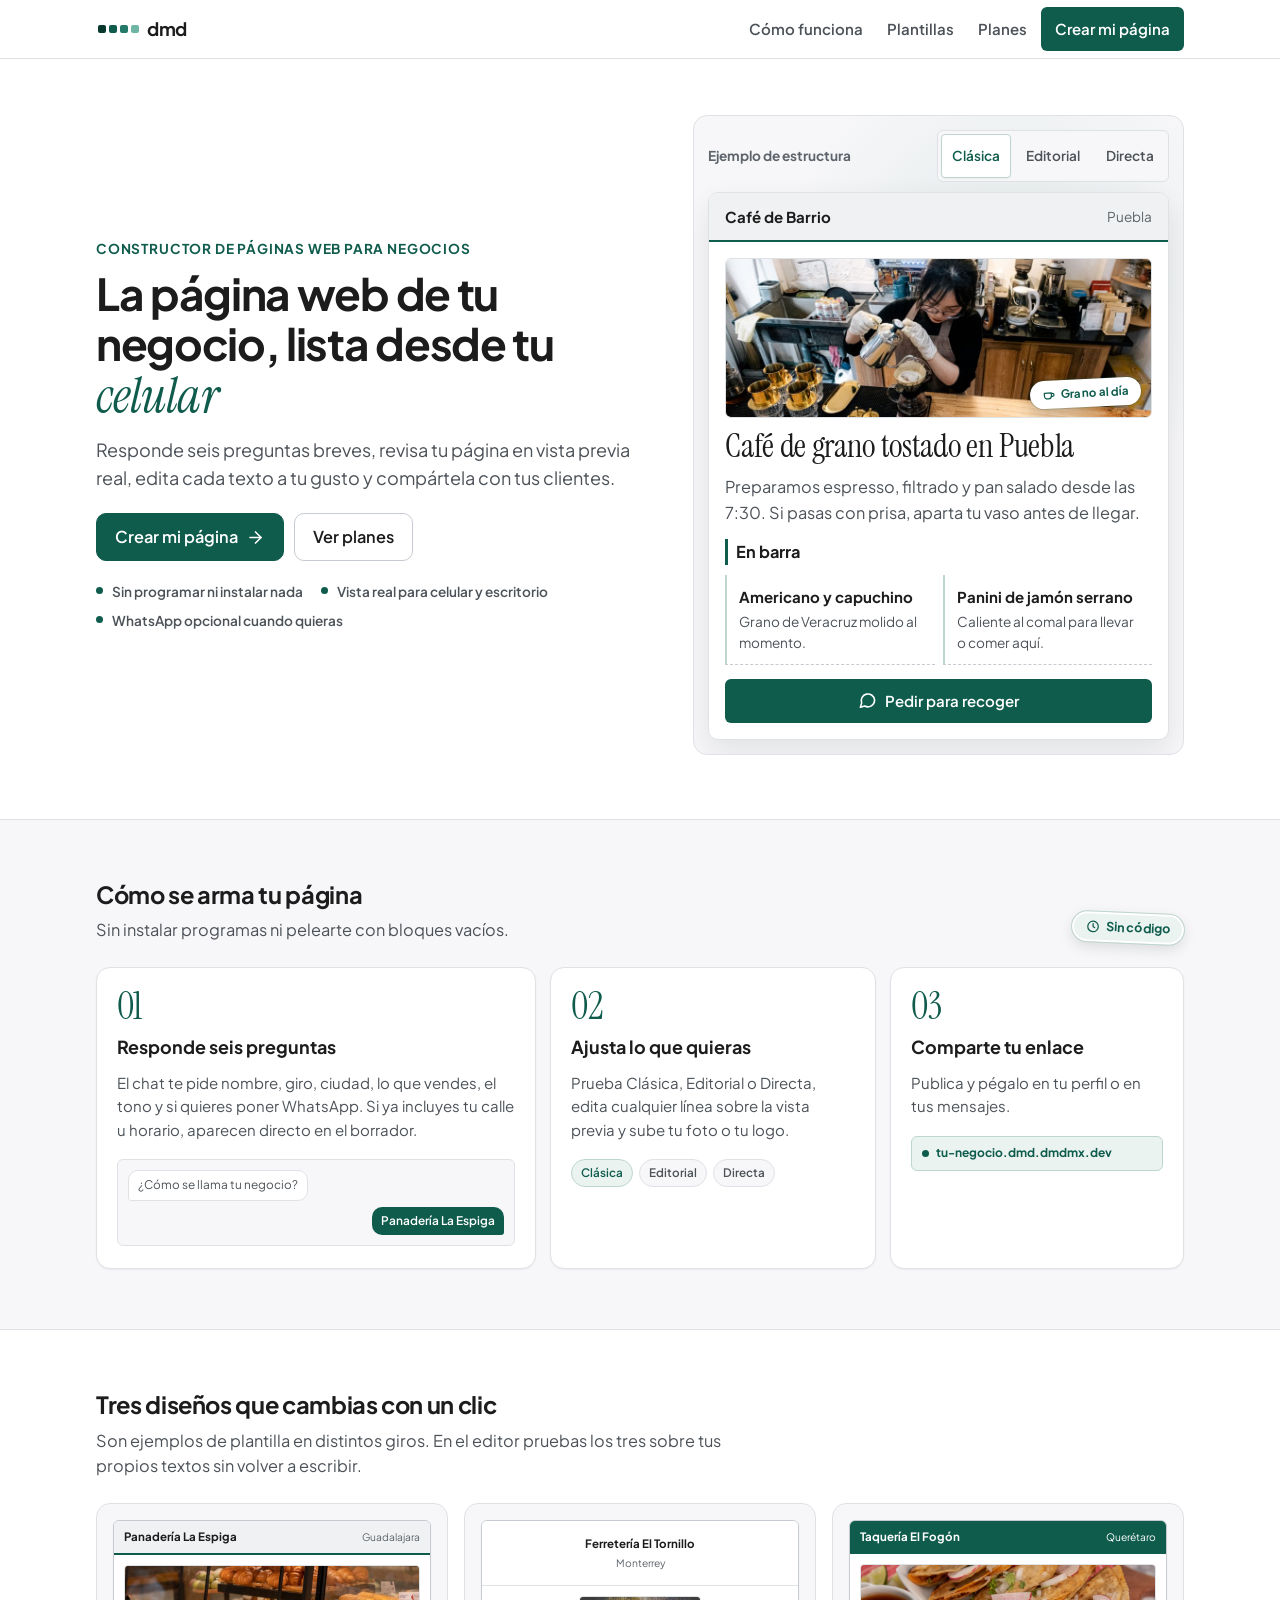
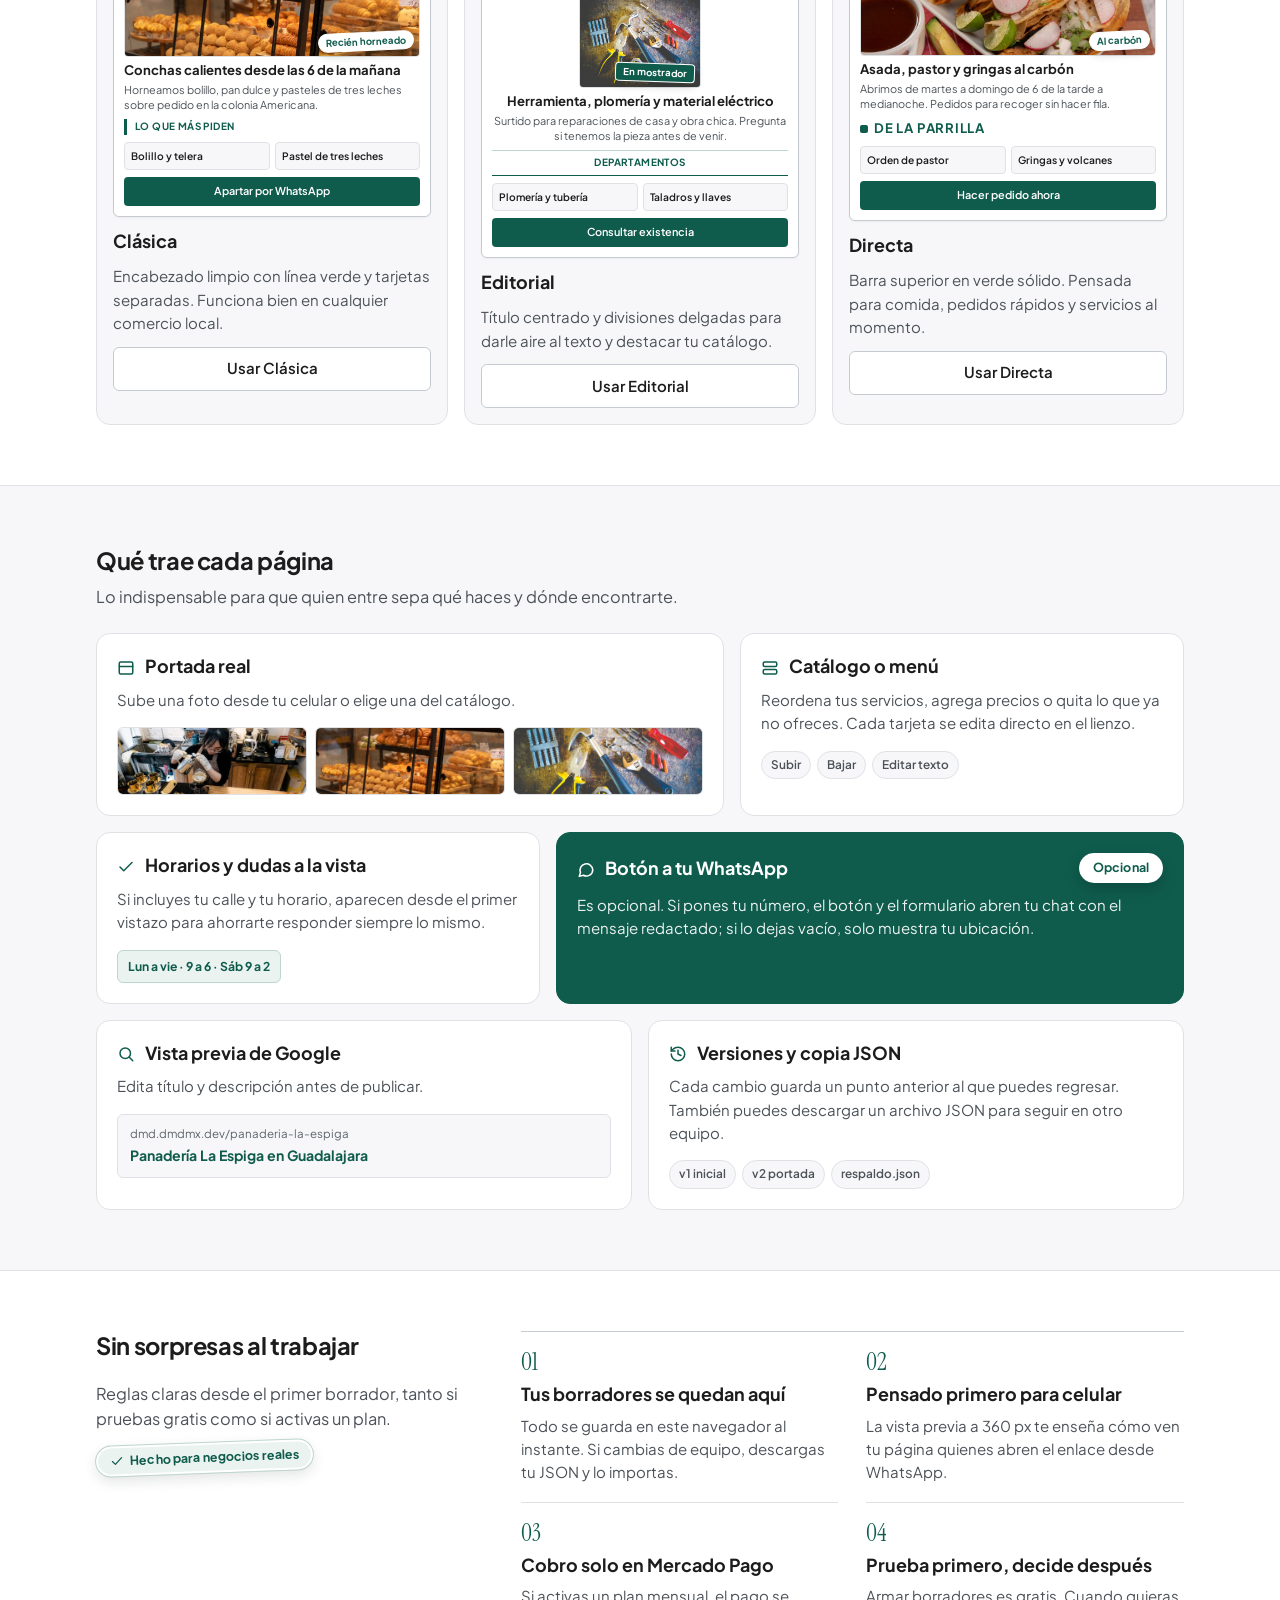
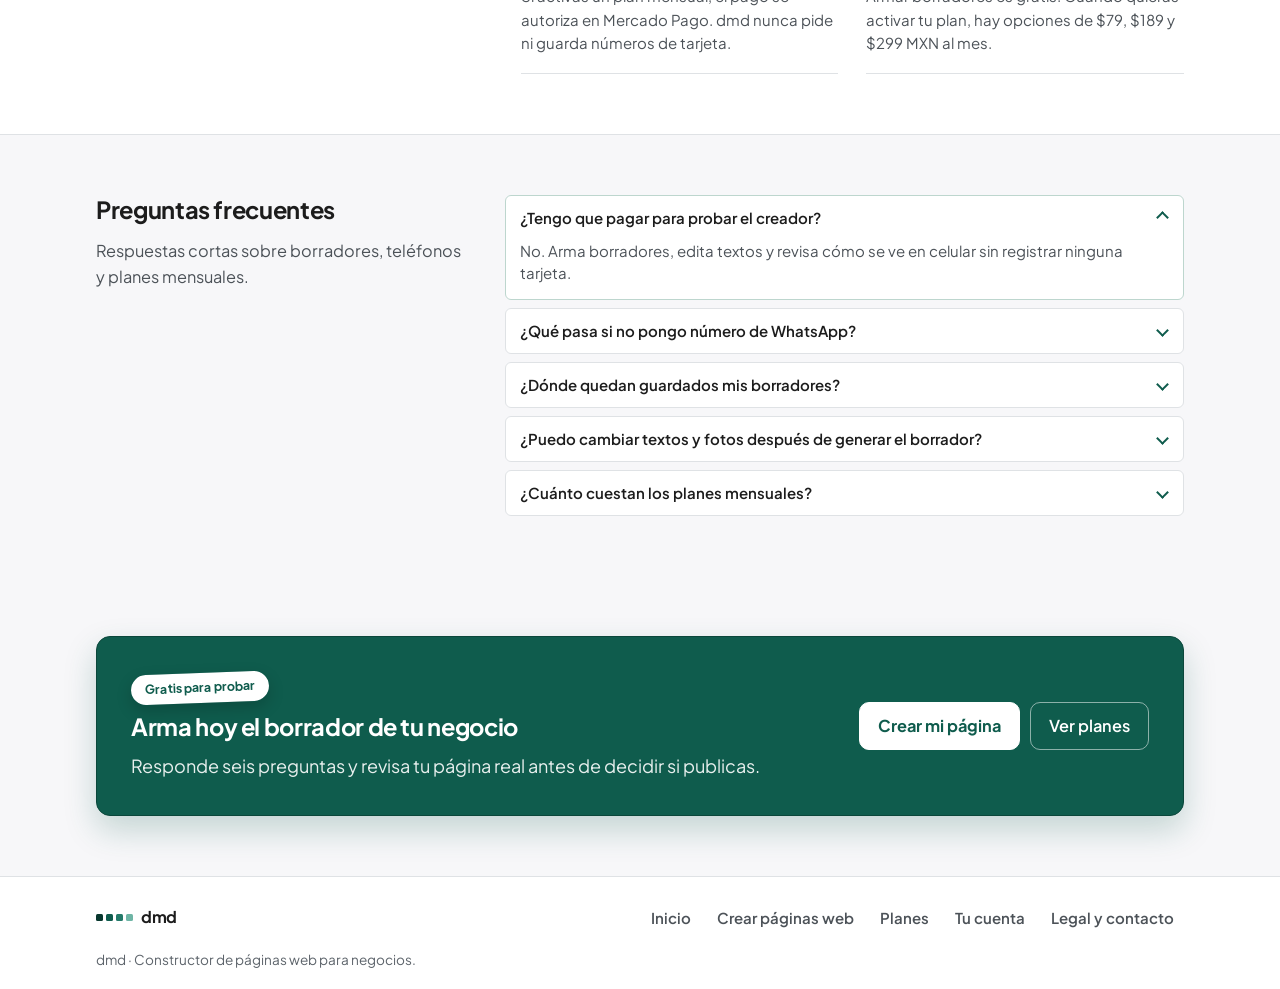
==== index.html @ 01795074 "Elevar diseno editorial en home, Bento asimetrico, stickers troquelados y personalidad visual por gi" ====
<!DOCTYPE html>
<html lang="es-MX">
<head>
  <meta charset="UTF-8">
  <meta name="viewport" content="width=device-width, initial-scale=1">
  <meta name="color-scheme" content="light dark">
  <title>dmd | Constructor de páginas web para negocios</title>
  <meta name="description" content="Crea, edita y publica la página web de tu negocio desde tu celular o computadora. Plantillas limpias, vista previa real y contacto directo a WhatsApp.">
  <link rel="preconnect" href="https://fonts.googleapis.com">
  <link rel="preconnect" href="https://fonts.gstatic.com" crossorigin>
  <link href="https://fonts.googleapis.com/css2?family=Instrument+Serif:ital@0;1&family=Plus+Jakarta+Sans:wght@400;500;600;700;800&display=swap" rel="stylesheet">
  <link rel="stylesheet" href="styles.css">
</head>
<body class="landing-body">
  <a class="skip-link" href="#contenido">Saltar al contenido principal</a>

  <header class="site-header">
    <div class="container container-wide header-inner">
      <a class="brand" href="index.html" aria-label="dmd, ir al inicio">
        <span class="brand-squares" aria-hidden="true">
          <span class="brand-sq brand-sq-1"></span>
          <span class="brand-sq brand-sq-2"></span>
          <span class="brand-sq brand-sq-3"></span>
          <span class="brand-sq brand-sq-4"></span>
        </span>
        <span>dmd</span>
      </a>

      <nav class="site-nav" aria-label="Navegación principal">
        <a class="nav-link nav-link-desktop" href="#como-funciona">Cómo funciona</a>
        <a class="nav-link nav-link-desktop" href="#plantillas">Plantillas</a>
        <a class="nav-link" href="pago.html">Planes</a>
        <a class="nav-link nav-link-cta" href="app.html">Crear mi página</a>
      </nav>
    </div>
  </header>

  <main id="contenido" tabindex="-1">
    <!-- Portada principal -->
    <section class="landing-hero" aria-labelledby="titulo-principal">
      <div class="container container-wide hero-grid">
        <div class="hero-copy">
          <p class="hero-eyebrow">Constructor de páginas web para negocios</p>
          <h1 id="titulo-principal">La página web de tu negocio, lista desde tu <em class="editorial-emphasis">celular</em></h1>
          <p class="lead">
            Responde seis preguntas breves, revisa tu página en vista previa real, edita cada texto a tu gusto y compártela con tus clientes.
          </p>

          <div class="hero-actions hero-actions-row">
            <a id="cta-crear-pagina" class="btn btn-primary btn-sheen" href="app.html">
              <span>Crear mi página</span>
              <svg class="btn-icon btn-icon-arrow" viewBox="0 0 24 24" fill="none" stroke="currentColor" stroke-width="2" stroke-linecap="round" stroke-linejoin="round" aria-hidden="true">
                <path d="M5 12h14"></path>
                <path d="m12 5 7 7-7 7"></path>
              </svg>
            </a>
            <a class="btn btn-secondary" href="pago.html">Ver planes</a>
          </div>

          <ul class="hero-highlights" aria-label="Ventajas principales">
            <li>Sin programar ni instalar nada</li>
            <li>Vista real para celular y escritorio</li>
            <li>WhatsApp opcional cuando quieras</li>
          </ul>
        </div>

        <!-- Ejemplo interactivo de cómo se ve una página creada en dmd -->
        <div id="hero-showcase-stage" class="hero-showcase spotlight-surface" aria-label="Ejemplo interactivo de página web">
          <div class="showcase-bar">
            <span class="showcase-caption">Ejemplo de estructura</span>
            <div class="showcase-tabs" role="tablist" aria-label="Probar plantillas de ejemplo">
              <button type="button" class="showcase-tab is-active" role="tab" aria-selected="true" data-demo-tpl="clasica">Clásica</button>
              <button type="button" class="showcase-tab" role="tab" aria-selected="false" data-demo-tpl="editorial">Editorial</button>
              <button type="button" class="showcase-tab" role="tab" aria-selected="false" data-demo-tpl="directa">Directa</button>
            </div>
          </div>

          <div id="hero-demo-page" class="biz-page biz-template-clasica biz-giro-cafeteria hero-demo-card">
            <div class="biz-topbar">
              <div class="biz-identity">
                <span class="biz-topbar-name" data-demo-field="nombre">Café de Barrio</span>
              </div>
              <span class="biz-topbar-city" data-demo-field="ciudad">Puebla</span>
            </div>
            <div class="biz-body hero-demo-body">
              <div class="biz-section biz-hero">
                <div class="hero-demo-cover">
                  <img
                    class="hero-demo-photo"
                    data-demo-field="foto"
                    src="img/ejemplo-cafeteria.jpg"
                    alt="Preparación de café de filtro en barra de Café de Barrio"
                    width="900"
                    height="600"
                    decoding="async"
                  >
                  <span id="hero-demo-sticker" class="biz-sticker biz-sticker-cafeteria" aria-hidden="true">
                    <svg class="biz-sticker-icon" viewBox="0 0 24 24" width="14" height="14" fill="none" stroke="currentColor" stroke-width="2.1" stroke-linecap="round" stroke-linejoin="round">
                      <path d="M4 9h12v5a5 5 0 0 1-5 5H9a5 5 0 0 1-5-5V9Z"></path>
                      <path d="M16 10h2a2.5 2.5 0 0 1 0 5h-2"></path>
                    </svg>
                    <span data-demo-field="sticker">Grano al día</span>
                  </span>
                </div>
                <p class="biz-title hero-demo-title" data-demo-field="titulo">Café de grano tostado en Puebla</p>
                <p class="biz-intro" data-demo-field="intro">Preparamos espresso, filtrado y pan salado desde las 7:30. Si pasas con prisa, aparta tu vaso antes de llegar.</p>
              </div>
              <div class="biz-section">
                <p class="biz-section-title" data-demo-field="seccion">En barra</p>
                <div class="hero-demo-services">
                  <div class="biz-service-card">
                    <p class="biz-service-title" data-demo-field="s1-titulo">Americano y capuchino</p>
                    <p class="biz-service-desc" data-demo-field="s1-desc">Grano de Veracruz molido al momento.</p>
                  </div>
                  <div class="biz-service-card">
                    <p class="biz-service-title" data-demo-field="s2-titulo">Panini de jamón serrano</p>
                    <p class="biz-service-desc" data-demo-field="s2-desc">Caliente al comal para llevar o comer aquí.</p>
                  </div>
                </div>
              </div>
              <div class="hero-demo-cta-mock" aria-hidden="true">
                <svg class="btn-icon" viewBox="0 0 24 24" fill="none" stroke="currentColor" stroke-width="2" stroke-linecap="round" stroke-linejoin="round">
                  <path d="M21 11.5a8.5 8.5 0 0 1-12.5 7.5L3 20.5l1.6-5.2A8.5 8.5 0 1 1 21 11.5Z"></path>
                </svg>
                <span data-demo-field="cta">Pedir para recoger</span>
              </div>
            </div>
          </div>
        </div>
      </div>
    </section>

    <!-- Cómo funciona -->
    <section id="como-funciona" class="landing-section" aria-labelledby="titulo-pasos">
      <div class="container container-wide">
        <div class="section-head section-head-with-sticker">
          <div>
            <h2 id="titulo-pasos">Cómo se arma tu página</h2>
            <p class="section-sub">Sin instalar programas ni pelearte con bloques vacíos.</p>
          </div>
          <span class="dmd-sticker dmd-sticker-tilt-right" aria-hidden="true">
            <svg viewBox="0 0 24 24" width="14" height="14" fill="none" stroke="currentColor" stroke-width="2.1" stroke-linecap="round" stroke-linejoin="round">
              <circle cx="12" cy="12" r="9"></circle>
              <path d="M12 7v5l3 2"></path>
            </svg>
            <span>Sin código</span>
          </span>
        </div>

        <ol class="steps-grid steps-editorial">
          <li class="step-card step-card-featured">
            <span class="step-numeral" aria-hidden="true">01</span>
            <h3>Responde seis preguntas</h3>
            <p>El chat te pide nombre, giro, ciudad, lo que vendes, el tono y si quieres poner WhatsApp. Si ya incluyes tu calle u horario, aparecen directo en el borrador.</p>
            <div class="step-mini-ui" aria-hidden="true">
              <span class="mini-bubble-q">¿Cómo se llama tu negocio?</span>
              <span class="mini-bubble-a">Panadería La Espiga</span>
            </div>
          </li>

          <li class="step-card">
            <span class="step-numeral" aria-hidden="true">02</span>
            <h3>Ajusta lo que quieras</h3>
            <p>Prueba Clásica, Editorial o Directa, edita cualquier línea sobre la vista previa y sube tu foto o tu logo.</p>
            <div class="step-mini-pills" aria-hidden="true">
              <span class="is-on">Clásica</span>
              <span>Editorial</span>
              <span>Directa</span>
            </div>
          </li>

          <li class="step-card">
            <span class="step-numeral" aria-hidden="true">03</span>
            <h3>Comparte tu enlace</h3>
            <p>Publica y pégalo en tu perfil o en tus mensajes.</p>
            <div class="step-mini-url" aria-hidden="true">
              <span class="mini-url-dot"></span>
              <span>tu-negocio.dmd.dmdmx.dev</span>
            </div>
          </li>
        </ol>
      </div>
    </section>

    <!-- Tres plantillas con giros distintos (ejemplos de plantilla) -->
    <section id="plantillas" class="landing-section landing-section-alt" aria-labelledby="titulo-plantillas">
      <div class="container container-wide">
        <div class="section-head">
          <h2 id="titulo-plantillas">Tres diseños que cambias con un clic</h2>
          <p class="section-sub">Son ejemplos de plantilla en distintos giros. En el editor pruebas los tres sobre tus propios textos sin volver a escribir.</p>
        </div>

        <div class="home-templates-grid">
          <article class="home-tpl-card">
            <div class="tpl-real-preview biz-page biz-template-clasica biz-giro-panaderia" aria-label="Ejemplo de plantilla Clásica con giro de panadería">
              <div class="tpl-mini-topbar biz-topbar">
                <span class="tpl-mini-brand biz-topbar-name">Panadería La Espiga</span>
                <span class="tpl-mini-city biz-topbar-city">Guadalajara</span>
              </div>
              <div class="tpl-mini-body">
                <div class="tpl-mini-hero biz-hero">
                  <div class="tpl-mini-photo-wrap">
                    <img class="tpl-mini-photo" src="img/ejemplo-panaderia.jpg" alt="Vitrina con pan dulce y croissants de ejemplo para plantilla Clásica" loading="lazy" width="900" height="600">
                    <span class="tpl-mini-sticker" aria-hidden="true">Recién horneado</span>
                  </div>
                  <p class="tpl-mini-title">Conchas calientes desde las 6 de la mañana</p>
                  <p class="tpl-mini-desc">Horneamos bolillo, pan dulce y pasteles de tres leches sobre pedido en la colonia Americana.</p>
                </div>
                <p class="tpl-mini-sec-title biz-section-title">Lo que más piden</p>
                <div class="tpl-mini-grid">
                  <div class="tpl-mini-card">Bolillo y telera</div>
                  <div class="tpl-mini-card">Pastel de tres leches</div>
                </div>
                <div class="tpl-mini-cta">Apartar por WhatsApp</div>
              </div>
            </div>
            <h3>Clásica</h3>
            <p>Encabezado limpio con línea verde y tarjetas separadas. Funciona bien en cualquier comercio local.</p>
            <a class="btn btn-secondary btn-sm btn-full" href="app.html?plantilla=clasica">Usar Clásica</a>
          </article>

          <article class="home-tpl-card">
            <div class="tpl-real-preview biz-page biz-template-editorial biz-giro-ferreteria" aria-label="Ejemplo de plantilla Editorial con giro de ferretería">
              <div class="tpl-mini-topbar biz-topbar">
                <span class="tpl-mini-brand biz-topbar-name">Ferretería El Tornillo</span>
                <span class="tpl-mini-city biz-topbar-city">Monterrey</span>
              </div>
              <div class="tpl-mini-body">
                <div class="tpl-mini-hero biz-hero">
                  <div class="tpl-mini-photo-wrap">
                    <img class="tpl-mini-photo" src="img/ejemplo-ferreteria.jpg" alt="Herramientas manuales de ejemplo para plantilla Editorial" loading="lazy" width="900" height="675">
                    <span class="tpl-mini-sticker tpl-mini-sticker-alt" aria-hidden="true">En mostrador</span>
                  </div>
                  <p class="tpl-mini-title">Herramienta, plomería y material eléctrico</p>
                  <p class="tpl-mini-desc">Surtido para reparaciones de casa y obra chica. Pregunta si tenemos la pieza antes de venir.</p>
                </div>
                <p class="tpl-mini-sec-title biz-section-title">Departamentos</p>
                <div class="tpl-mini-grid">
                  <div class="tpl-mini-card">Plomería y tubería</div>
                  <div class="tpl-mini-card">Taladros y llaves</div>
                </div>
                <div class="tpl-mini-cta">Consultar existencia</div>
              </div>
            </div>
            <h3>Editorial</h3>
            <p>Título centrado y divisiones delgadas para darle aire al texto y destacar tu catálogo.</p>
            <a class="btn btn-secondary btn-sm btn-full" href="app.html?plantilla=editorial">Usar Editorial</a>
          </article>

          <article class="home-tpl-card">
            <div class="tpl-real-preview biz-page biz-template-directa biz-giro-taqueria" aria-label="Ejemplo de plantilla Directa con giro de taquería">
              <div class="tpl-mini-topbar biz-topbar">
                <span class="tpl-mini-brand biz-topbar-name">Taquería El Fogón</span>
                <span class="tpl-mini-city biz-topbar-city">Querétaro</span>
              </div>
              <div class="tpl-mini-body">
                <div class="tpl-mini-hero biz-hero">
                  <div class="tpl-mini-photo-wrap">
                    <img class="tpl-mini-photo" src="img/ejemplo-taqueria.jpg" alt="Tacos tradicionales con rábanos y salsa de ejemplo para plantilla Directa" loading="lazy" width="900" height="601">
                    <span class="tpl-mini-sticker" aria-hidden="true">Al carbón</span>
                  </div>
                  <p class="tpl-mini-title">Asada, pastor y gringas al carbón</p>
                  <p class="tpl-mini-desc">Abrimos de martes a domingo de 6 de la tarde a medianoche. Pedidos para recoger sin hacer fila.</p>
                </div>
                <p class="tpl-mini-sec-title biz-section-title">De la parrilla</p>
                <div class="tpl-mini-grid">
                  <div class="tpl-mini-card">Orden de pastor</div>
                  <div class="tpl-mini-card">Gringas y volcanes</div>
                </div>
                <div class="tpl-mini-cta">Hacer pedido ahora</div>
              </div>
            </div>
            <h3>Directa</h3>
            <p>Barra superior en verde sólido. Pensada para comida, pedidos rápidos y servicios al momento.</p>
            <a class="btn btn-secondary btn-sm btn-full" href="app.html?plantilla=directa">Usar Directa</a>
          </article>
        </div>
      </div>
    </section>

    <!-- Qué incluye (Bento asimétrico) -->
    <section class="landing-section" aria-labelledby="titulo-incluye">
      <div class="container container-wide">
        <div class="section-head">
          <h2 id="titulo-incluye">Qué trae cada página</h2>
          <p class="section-sub">Lo indispensable para que quien entre sepa qué haces y dónde encontrarte.</p>
        </div>

        <ul class="features-grid bento-grid">
          <li class="feature-card bento-span-7">
            <div class="bento-head">
              <svg class="includes-icon" viewBox="0 0 24 24" fill="none" stroke="currentColor" stroke-width="2" stroke-linecap="round" stroke-linejoin="round" aria-hidden="true">
                <rect x="3" y="4" width="18" height="16" rx="2"></rect>
                <path d="M3 10h18"></path>
              </svg>
              <h3>Portada real</h3>
            </div>
            <p>Sube una foto desde tu celular o elige una del catálogo.</p>
            <div class="bento-photo-strip" aria-hidden="true">
              <img src="img/ejemplo-cafeteria.jpg" alt="" loading="lazy" width="220" height="140">
              <img src="img/ejemplo-panaderia.jpg" alt="" loading="lazy" width="220" height="140">
              <img src="img/ejemplo-ferreteria.jpg" alt="" loading="lazy" width="220" height="140">
            </div>
          </li>

          <li class="feature-card bento-span-5">
            <div class="bento-head">
              <svg class="includes-icon" viewBox="0 0 24 24" fill="none" stroke="currentColor" stroke-width="2" stroke-linecap="round" stroke-linejoin="round" aria-hidden="true">
                <rect x="3" y="4" width="18" height="6" rx="2"></rect>
                <rect x="3" y="14" width="18" height="6" rx="2"></rect>
              </svg>
              <h3>Catálogo o menú</h3>
            </div>
            <p>Reordena tus servicios, agrega precios o quita lo que ya no ofreces. Cada tarjeta se edita directo en el lienzo.</p>
            <div class="bento-chip-row" aria-hidden="true">
              <span>Subir</span>
              <span>Bajar</span>
              <span>Editar texto</span>
            </div>
          </li>

          <li class="feature-card bento-span-5">
            <div class="bento-head">
              <svg class="includes-icon" viewBox="0 0 24 24" fill="none" stroke="currentColor" stroke-width="2" stroke-linecap="round" stroke-linejoin="round" aria-hidden="true">
                <path d="M20 6 9 17l-5-5"></path>
              </svg>
              <h3>Horarios y dudas a la vista</h3>
            </div>
            <p>Si incluyes tu calle y tu horario, aparecen desde el primer vistazo para ahorrarte responder siempre lo mismo.</p>
            <div class="bento-hours-pill" aria-hidden="true">Lun a vie · 9 a 6 · Sáb 9 a 2</div>
          </li>

          <li class="feature-card bento-span-7 bento-card-accent">
            <div class="bento-head-split">
              <div class="bento-head">
                <svg class="includes-icon" viewBox="0 0 24 24" fill="none" stroke="currentColor" stroke-width="2" stroke-linecap="round" stroke-linejoin="round" aria-hidden="true">
                  <path d="M21 11.5a8.5 8.5 0 0 1-12.5 7.5L3 20.5l1.6-5.2A8.5 8.5 0 1 1 21 11.5Z"></path>
                </svg>
                <h3>Botón a tu WhatsApp</h3>
              </div>
              <span class="dmd-sticker dmd-sticker-light" aria-hidden="true">Opcional</span>
            </div>
            <p>Es opcional. Si pones tu número, el botón y el formulario abren tu chat con el mensaje redactado; si lo dejas vacío, solo muestra tu ubicación.</p>
          </li>

          <li class="feature-card bento-span-6">
            <div class="bento-head">
              <svg class="includes-icon" viewBox="0 0 24 24" fill="none" stroke="currentColor" stroke-width="2" stroke-linecap="round" stroke-linejoin="round" aria-hidden="true">
                <circle cx="11" cy="11" r="7"></circle>
                <path d="m21 21-4.3-4.3"></path>
              </svg>
              <h3>Vista previa de Google</h3>
            </div>
            <p>Edita título y descripción antes de publicar.</p>
            <div class="bento-seo-mock" aria-hidden="true">
              <span class="bento-seo-url">dmd.dmdmx.dev/panaderia-la-espiga</span>
              <span class="bento-seo-title">Panadería La Espiga en Guadalajara</span>
            </div>
          </li>

          <li class="feature-card bento-span-6">
            <div class="bento-head">
              <svg class="includes-icon" viewBox="0 0 24 24" fill="none" stroke="currentColor" stroke-width="2" stroke-linecap="round" stroke-linejoin="round" aria-hidden="true">
                <path d="M3 12a9 9 0 1 0 9-9 9.75 9.75 0 0 0-6.74 2.74L3 8"></path>
                <path d="M3 3v5h5"></path>
                <path d="M12 7v5l4 2"></path>
              </svg>
              <h3>Versiones y copia JSON</h3>
            </div>
            <p>Cada cambio guarda un punto anterior al que puedes regresar. También puedes descargar un archivo JSON para seguir en otro equipo.</p>
            <div class="bento-chip-row" aria-hidden="true">
              <span>v1 inicial</span>
              <span>v2 portada</span>
              <span>respaldo.json</span>
            </div>
          </li>
        </ul>
      </div>
    </section>

    <!-- Elementos de confianza (editorial 2 columnas) -->
    <section class="landing-section landing-section-alt" aria-labelledby="titulo-confianza">
      <div class="container container-wide trust-editorial-layout">
        <div class="trust-intro-col">
          <h2 id="titulo-confianza">Sin sorpresas al trabajar</h2>
          <p class="section-sub">Reglas claras desde el primer borrador, tanto si pruebas gratis como si activas un plan.</p>
          <span class="dmd-sticker dmd-sticker-tilt-left" aria-hidden="true">
            <svg viewBox="0 0 24 24" width="14" height="14" fill="none" stroke="currentColor" stroke-width="2.1" stroke-linecap="round" stroke-linejoin="round">
              <path d="M20 6 9 17l-5-5"></path>
            </svg>
            <span>Hecho para negocios reales</span>
          </span>
        </div>

        <div class="trust-grid trust-ruled-grid">
          <div class="trust-card trust-ruled-item">
            <span class="trust-index" aria-hidden="true">01</span>
            <h3>Tus borradores se quedan aquí</h3>
            <p>Todo se guarda en este navegador al instante. Si cambias de equipo, descargas tu JSON y lo importas.</p>
          </div>

          <div class="trust-card trust-ruled-item">
            <span class="trust-index" aria-hidden="true">02</span>
            <h3>Pensado primero para celular</h3>
            <p>La vista previa a 360 px te enseña cómo ven tu página quienes abren el enlace desde WhatsApp.</p>
          </div>

          <div class="trust-card trust-ruled-item">
            <span class="trust-index" aria-hidden="true">03</span>
            <h3>Cobro solo en Mercado Pago</h3>
            <p>Si activas un plan mensual, el pago se autoriza en Mercado Pago. dmd nunca pide ni guarda números de tarjeta.</p>
          </div>

          <div class="trust-card trust-ruled-item">
            <span class="trust-index" aria-hidden="true">04</span>
            <h3>Prueba primero, decide después</h3>
            <p>Armar borradores es gratis. Cuando quieras activar tu plan, hay opciones de $79, $189 y $299 MXN al mes.</p>
          </div>
        </div>
      </div>
    </section>

    <!-- Preguntas frecuentes (editorial dividido) -->
    <section id="preguntas" class="landing-section" aria-labelledby="titulo-faq-home">
      <div class="container container-wide faq-split-layout">
        <div class="faq-head-col">
          <h2 id="titulo-faq-home">Preguntas frecuentes</h2>
          <p class="section-sub">Respuestas cortas sobre borradores, teléfonos y planes mensuales.</p>
        </div>

        <div class="faq-list home-faq-list">
          <details class="faq-item" open>
            <summary class="faq-question">¿Tengo que pagar para probar el creador?</summary>
            <p class="faq-answer">No. Arma borradores, edita textos y revisa cómo se ve en celular sin registrar ninguna tarjeta.</p>
          </details>

          <details class="faq-item">
            <summary class="faq-question">¿Qué pasa si no pongo número de WhatsApp?</summary>
            <p class="faq-answer">Tu página funciona igual y muestra la ubicación u horario de tu negocio en lugar del botón. Tampoco agrega invitaciones falsas a escribirte. Si después decides sumar tu número en Diseño, el botón aparece solo.</p>
          </details>

          <details class="faq-item">
            <summary class="faq-question">¿Dónde quedan guardados mis borradores?</summary>
            <p class="faq-answer">En el navegador donde estás trabajando. Para pasarlos a otro teléfono o computadora, descarga tu archivo JSON desde el menú lateral y cárgalo allá.</p>
          </details>

          <details class="faq-item">
            <summary class="faq-question">¿Puedo cambiar textos y fotos después de generar el borrador?</summary>
            <p class="faq-answer">Sí, tocas cualquier título, tarjeta o foto en Editar y lo cambias directo sobre la página.</p>
          </details>

          <details class="faq-item">
            <summary class="faq-question">¿Cuánto cuestan los planes mensuales?</summary>
            <p class="faq-answer">Básico cuesta $79 MXN, Emprendedor $189 MXN y Negocio $299 MXN al mes por Mercado Pago. <a href="pago.html">Ver los 3 planes</a>.</p>
          </details>
        </div>
      </div>
    </section>

    <!-- Cierre / CTA final -->
    <section class="landing-section" aria-labelledby="titulo-cta-final">
      <div class="container container-wide">
        <div class="final-cta-card final-cta-accent">
          <div class="final-cta-copy">
            <span class="dmd-sticker dmd-sticker-light dmd-sticker-tilt-left" aria-hidden="true">Gratis para probar</span>
            <h2 id="titulo-cta-final">Arma hoy el borrador de tu negocio</h2>
            <p class="lead">Responde seis preguntas y revisa tu página real antes de decidir si publicas.</p>
          </div>
          <div class="final-cta-actions">
            <a class="btn btn-on-accent" href="app.html">Crear mi página</a>
            <a class="btn btn-outline-on-accent" href="pago.html">Ver planes</a>
          </div>
        </div>
      </div>
    </section>
  </main>

  <footer class="site-footer">
    <div class="container container-wide footer-inner">
      <div class="footer-top">
        <a class="footer-brand" href="index.html" aria-label="dmd, ir al inicio">
          <span class="brand-squares brand-squares-sm" aria-hidden="true">
            <span class="brand-sq brand-sq-1"></span>
            <span class="brand-sq brand-sq-2"></span>
            <span class="brand-sq brand-sq-3"></span>
            <span class="brand-sq brand-sq-4"></span>
          </span>
          <span>dmd</span>
        </a>
        <nav class="footer-nav" aria-label="Navegación del pie de página">
          <a class="footer-link" href="index.html">Inicio</a>
          <a class="footer-link" href="app.html">Crear páginas web</a>
          <a class="footer-link" href="pago.html">Planes</a>
          <a class="footer-link" href="login.html">Tu cuenta</a>
          <a class="footer-link" href="legal.html">Legal y contacto</a>
        </nav>
      </div>
      <p class="footer-note">dmd · Constructor de páginas web para negocios.</p>
    </div>
  </footer>

  <script src="app.js"></script>
</body>
</html>
---- styles.css ----
/* ==========================================================================
   dmd - Hoja de estilos mobile-first (360-390 px primero)
   Paleta sobria: verde profesional único (#0f5c4d), blanco, grises y tinta oscura.
   Los 4 colores de la marca solo se usan dentro de los 4 cuadrados del logo.
   ========================================================================== */

:root {
  color-scheme: light dark;

  /* Superficies claras y neutros */
  --bg: #f7f7f9;
  --surface: #ffffff;
  --surface-subtle: #eff1f2;
  --ink: #1c1c1c;
  --ink-secondary: #4c5258;
  --ink-muted: #5d646b;
  --border: #dfe2e5;
  --border-strong: #c5cbd0;

  /* Color principal único: verde profundo y sobrio (7.9:1 con blanco) */
  --accent: #0f5c4d;
  --accent-ink: #0f5c4d;
  --accent-ink-hover: #0b473b;
  --accent-hover: #0b473b;
  --accent-active: #08372e;
  --accent-soft: #eaf3f0;
  --accent-border: #bdd6ce;
  --on-accent: #ffffff;

  /* Error de formulario discreto y legible */
  --error-ink: #8f1d1d;
  --error-bg: #fcf4f4;
  --error-border: #e5c3c3;

  /* Tipografía editorial y moderna con respaldo del sistema */
  --font-sans: "Plus Jakarta Sans", system-ui, -apple-system, BlinkMacSystemFont, "Segoe UI", Roboto,
    "Helvetica Neue", Arial, sans-serif;
  --font-editorial: "Instrument Serif", Georgia, "Times New Roman", serif;

  /* Escala fluida con clamp() */
  --text-xs: clamp(0.8rem, 0.78rem + 0.15vw, 0.85rem);
  --text-sm: clamp(0.875rem, 0.85rem + 0.2vw, 0.9375rem);
  --text-base: clamp(0.96rem, 0.93rem + 0.25vw, 1.02rem);
  --text-lg: clamp(1.04rem, 1rem + 0.3vw, 1.13rem);
  --text-h3: clamp(1.02rem, 0.98rem + 0.3vw, 1.12rem);
  --text-h2: clamp(1.24rem, 1.12rem + 0.75vw, 1.48rem);
  --text-h1: clamp(1.62rem, 1.32rem + 1.7vw, 2.1rem);

  /* Medidas y radios discretos */
  --radius-sm: 6px;
  --radius-md: 10px;
  --radius-lg: 14px;
  --container-max: 33rem;
  --touch-min: 44px;
}

@media (prefers-color-scheme: dark) {
  :root {
    --bg: #111315;
    --surface: #181b1e;
    --surface-subtle: #202428;
    --ink: #f1f3f5;
    --ink-secondary: #c2c8ce;
    --ink-muted: #98a1aa;
    --border: #2c3137;
    --border-strong: #3e454e;

    --accent: #0f5c4d;
    --accent-ink: #5bc7ae;
    --accent-ink-hover: #83dec8;
    --accent-hover: #147563;
    --accent-active: #0c4b3f;
    --accent-soft: #132a25;
    --accent-border: #255a4e;
    --on-accent: #ffffff;

    --error-ink: #f5a3a3;
    --error-bg: #2a1818;
    --error-border: #663333;
  }

  .select {
    background-image: url("data:image/svg+xml,%3Csvg xmlns='http://www.w3.org/2000/svg' width='18' height='18' viewBox='0 0 24 24' fill='none' stroke='%23f1f3f5' stroke-width='2' stroke-linecap='round' stroke-linejoin='round'%3E%3Cpath d='m6 9 6 6 6-6'/%3E%3C/svg%3E");
  }

  .input:focus,
  .select:focus,
  .textarea:focus {
    border-color: var(--accent-ink);
    box-shadow: 0 0 0 3px rgba(91, 199, 174, 0.22);
  }
}

/* Reinicio básico */
*,
*::before,
*::after {
  box-sizing: border-box;
}

[hidden] {
  display: none !important;
}

html {
  -webkit-text-size-adjust: 100%;
  scroll-behavior: smooth;
}

@media (prefers-reduced-motion: reduce) {
  html {
    scroll-behavior: auto;
  }

  *,
  *::before,
  *::after {
    animation-duration: 0.01ms !important;
    animation-iteration-count: 1 !important;
    transition-duration: 0.01ms !important;
  }
}

body {
  margin: 0;
  min-height: 100vh;
  display: flex;
  flex-direction: column;
  font-family: var(--font-sans);
  font-size: var(--text-base);
  line-height: 1.56;
  color: var(--ink);
  background-color: var(--bg);
  -webkit-font-smoothing: antialiased;
  overflow-x: clip;
}

img,
svg {
  display: block;
  max-width: 100%;
}

button,
input,
select,
textarea {
  font: inherit;
  color: inherit;
}

a {
  color: var(--accent-ink);
  text-underline-offset: 3px;
}

a:hover {
  color: var(--accent-ink-hover);
}

/* Foco visible en verde principal */
:focus-visible {
  outline: 3px solid var(--accent-ink);
  outline-offset: 2px;
}

/* Enlace para saltar al contenido principal */
.skip-link {
  position: absolute;
  top: -100px;
  left: 16px;
  z-index: 100;
  display: inline-flex;
  align-items: center;
  min-height: var(--touch-min);
  padding: 0 16px;
  border-radius: var(--radius-sm);
  background-color: var(--accent);
  color: var(--on-accent);
  font-weight: 600;
  text-decoration: none;
}

.skip-link:focus {
  top: 12px;
}

.sr-only {
  position: absolute;
  width: 1px;
  height: 1px;
  padding: 0;
  margin: -1px;
  overflow: hidden;
  clip: rect(0, 0, 0, 0);
  white-space: nowrap;
  border: 0;
}

.container {
  width: 100%;
  max-width: var(--container-max);
  margin-inline: auto;
  padding-inline: 16px;
}

/* ==========================================================================
   Marca de 4 cuadrados en tonos de verde profundo (#0f5c4d)
   ========================================================================== */
.brand-squares {
  display: inline-flex;
  align-items: center;
  gap: 3px;
  flex-shrink: 0;
}

.brand-sq {
  display: inline-block;
  width: 8px;
  height: 8px;
  border-radius: 2px;
}

.brand-sq-1 {
  background-color: #08372e;
}

.brand-sq-2 {
  background-color: #0f5c4d;
}

.brand-sq-3 {
  background-color: #247a69;
}

.brand-sq-4 {
  background-color: #6eb5a5;
}

.brand-squares-sm .brand-sq {
  width: 7px;
  height: 7px;
  border-radius: 1.5px;
}

/* ==========================================================================
   Encabezado y navegación (solo 2 páginas)
   ========================================================================== */
.site-header {
  position: sticky;
  top: 0;
  z-index: 30;
  background-color: var(--surface);
  border-bottom: 1px solid var(--border);
}

.header-inner {
  display: flex;
  align-items: center;
  justify-content: space-between;
  gap: 8px;
  min-height: 58px;
  padding-block: 7px;
}

.brand {
  display: inline-flex;
  align-items: center;
  gap: 8px;
  min-height: var(--touch-min);
  min-width: var(--touch-min);
  padding: 4px 6px 4px 2px;
  color: var(--ink);
  text-decoration: none;
  font-weight: 700;
  font-size: 1.14rem;
  letter-spacing: -0.025em;
  flex-shrink: 0;
}

.brand:hover {
  color: var(--accent);
}

.site-nav {
  display: flex;
  align-items: center;
  gap: 4px;
  flex-shrink: 1;
  min-width: 0;
}

.nav-link {
  display: inline-flex;
  align-items: center;
  justify-content: center;
  min-height: var(--touch-min);
  min-width: var(--touch-min);
  padding: 8px 10px;
  border-radius: var(--radius-sm);
  color: var(--ink-secondary);
  text-decoration: none;
  font-size: var(--text-sm);
  font-weight: 600;
  white-space: nowrap;
  transition: background-color 140ms ease, color 140ms ease;
}

.nav-link:hover {
  background-color: var(--surface-subtle);
  color: var(--ink);
}

.nav-link[aria-current="page"] {
  background-color: var(--accent-soft);
  color: var(--accent);
}

/* ==========================================================================
   Estructura y tipografía editorial sobria
   ========================================================================== */
main {
  flex: 1 0 auto;
  padding-block: 28px 52px;
}

.section {
  margin-top: 38px;
  scroll-margin-top: 74px;
}

#form-borrador,
#contenido {
  scroll-margin-top: 74px;
}

h1,
h2,
h3,
h4 {
  margin: 0;
  color: var(--ink);
  font-weight: 700;
  overflow-wrap: break-word;
}

h1 {
  font-size: var(--text-h1);
  line-height: 1.16;
  letter-spacing: -0.025em;
}

h2 {
  font-size: var(--text-h2);
  line-height: 1.25;
  letter-spacing: -0.015em;
}

h3 {
  font-size: var(--text-h3);
  line-height: 1.32;
}

p {
  margin: 0;
  overflow-wrap: break-word;
}

.lead {
  margin-top: 12px;
  font-size: var(--text-lg);
  line-height: 1.52;
  color: var(--ink-secondary);
}

/* ==========================================================================
   Portada limpia (Home)
   ========================================================================== */
.hero {
  padding-bottom: 28px;
  border-bottom: 1px solid var(--border);
}

.hero-actions {
  margin-top: 22px;
  display: flex;
  flex-direction: column;
  gap: 10px;
}

.hero-footnote {
  font-size: var(--text-xs);
  color: var(--ink-muted);
}

/* ==========================================================================
   Botones (mínimo 44x44 px garantizado)
   ========================================================================== */
.btn {
  display: inline-flex;
  align-items: center;
  justify-content: center;
  gap: 8px;
  min-height: 48px;
  min-width: var(--touch-min);
  padding: 11px 18px;
  border-radius: var(--radius-md);
  border: 1px solid transparent;
  font-size: var(--text-base);
  font-weight: 600;
  line-height: 1.25;
  text-align: center;
  text-decoration: none;
  cursor: pointer;
  transition: background-color 140ms ease, border-color 140ms ease,
    color 140ms ease;
}

.btn-full {
  width: 100%;
}

.btn-primary {
  background-color: var(--accent);
  color: var(--on-accent);
  border-color: var(--accent);
}

.btn-primary:hover:not(:disabled) {
  background-color: var(--accent-hover);
  border-color: var(--accent-hover);
  color: var(--on-accent);
}

.btn-primary:active:not(:disabled) {
  background-color: var(--accent-active);
}

.btn-secondary {
  background-color: var(--surface);
  color: var(--ink);
  border-color: var(--border-strong);
}

.btn-secondary:hover:not(:disabled) {
  background-color: var(--surface-subtle);
  border-color: var(--ink-muted);
  color: var(--ink);
}

.btn-danger-ghost {
  background-color: var(--surface);
  color: var(--error-ink);
  border-color: var(--error-border);
}

.btn-danger-ghost:hover:not(:disabled) {
  background-color: var(--error-bg);
  border-color: var(--error-ink);
}

.btn-sm {
  min-height: var(--touch-min);
  padding: 8px 14px;
  font-size: var(--text-sm);
  border-radius: var(--radius-sm);
}

.btn:disabled,
.btn[aria-disabled="true"] {
  background-color: var(--surface-subtle);
  border-color: var(--border-strong);
  color: var(--ink-muted);
  cursor: not-allowed;
}

.btn-icon {
  width: 19px;
  height: 19px;
  flex-shrink: 0;
}

.spinner {
  width: 18px;
  height: 18px;
  border: 2px solid rgba(255, 255, 255, 0.35);
  border-top-color: var(--on-accent);
  border-radius: 50%;
  animation: spin 0.7s linear infinite;
  flex-shrink: 0;
}

@keyframes spin {
  to {
    transform: rotate(360deg);
  }
}

/* ==========================================================================
   Sección: 3 pasos numerados (formato editorial con divisores)
   ========================================================================== */
.section-title {
  margin-bottom: 16px;
}

.steps-list {
  list-style: none;
  margin: 0;
  padding: 0;
}

.step-row {
  display: grid;
  grid-template-columns: 32px minmax(0, 1fr);
  gap: 14px;
  align-items: start;
  padding-block: 16px;
  border-bottom: 1px solid var(--border);
}

.step-row:first-child {
  padding-top: 4px;
}

.step-row:last-child {
  border-bottom: 0;
  padding-bottom: 0;
}

.step-number {
  display: inline-flex;
  align-items: center;
  justify-content: center;
  width: 30px;
  height: 30px;
  margin-top: 1px;
  border-radius: 50%;
  background-color: var(--accent);
  color: var(--on-accent);
  font-weight: 700;
  font-size: 0.88rem;
}

.step-body p {
  margin-top: 5px;
  font-size: var(--text-sm);
  color: var(--ink-secondary);
}

/* ==========================================================================
   Sección: Qué incluye tu página (panel limpio con lista compacta)
   ========================================================================== */
.includes-panel {
  background-color: var(--surface);
  border: 1px solid var(--border);
  border-radius: var(--radius-lg);
  padding: 20px 18px;
}

.includes-intro {
  margin-top: 6px;
  font-size: var(--text-sm);
  color: var(--ink-secondary);
}

.includes-list {
  list-style: none;
  margin: 18px 0 0;
  padding: 0;
  border-top: 1px solid var(--border);
}

.includes-item {
  display: grid;
  grid-template-columns: 20px minmax(0, 1fr);
  gap: 12px;
  align-items: start;
  padding-block: 12px;
  border-bottom: 1px solid var(--border);
}

.includes-item:last-child {
  border-bottom: 0;
  padding-bottom: 0;
}

.includes-icon {
  width: 18px;
  height: 18px;
  margin-top: 3px;
  color: var(--accent);
}

.includes-text h3 {
  font-size: var(--text-base);
}

.includes-text p {
  margin-top: 2px;
  font-size: var(--text-sm);
  color: var(--ink-secondary);
  line-height: 1.45;
}

/* ==========================================================================
   Sección: Contacto WhatsApp de dmd (Home)
   ========================================================================== */
.contact-box {
  background-color: var(--surface);
  border: 1px solid var(--border);
  border-radius: var(--radius-lg);
  padding: 20px 18px;
}

.contact-box p {
  margin-top: 8px;
  font-size: var(--text-sm);
  color: var(--ink-secondary);
}

.contact-action {
  margin-top: 16px;
}

.notice-box {
  margin-top: 12px;
  padding: 12px 14px;
  border-radius: var(--radius-sm);
  border: 1px solid var(--border-strong);
  border-left: 3px solid var(--accent);
  background-color: var(--surface-subtle);
  color: var(--ink);
  font-size: var(--text-sm);
  line-height: 1.46;
}

.notice-box-actions {
  margin-top: 12px;
}

/* ==========================================================================
   Tarjetas y formulario (crear.html)
   ========================================================================== */
.card {
  background-color: var(--surface);
  border: 1px solid var(--border);
  border-radius: var(--radius-lg);
  padding: 20px 18px;
}

.page-intro {
  margin-bottom: 20px;
}

.form-grid {
  display: grid;
  gap: 18px;
}

.field {
  display: grid;
  gap: 6px;
}

.field-label {
  display: inline-flex;
  align-items: baseline;
  gap: 4px;
  font-size: var(--text-sm);
  font-weight: 600;
  color: var(--ink);
}

.required-mark {
  color: var(--accent);
  font-weight: 700;
}

.optional-tag {
  font-size: var(--text-xs);
  font-weight: 400;
  color: var(--ink-muted);
}

.input,
.select,
.textarea {
  width: 100%;
  min-height: 46px;
  padding: 10px 13px;
  border: 1px solid var(--border-strong);
  border-radius: var(--radius-sm);
  background-color: var(--surface);
  color: var(--ink);
  font-size: 1rem;
  line-height: 1.4;
  transition: border-color 140ms ease, box-shadow 140ms ease;
}

.input::placeholder,
.textarea::placeholder {
  color: var(--ink-muted);
  opacity: 0.82;
}

.input:focus,
.select:focus,
.textarea:focus {
  border-color: var(--accent);
  box-shadow: 0 0 0 3px rgba(15, 92, 77, 0.14);
  outline: none;
}

.input:focus-visible,
.select:focus-visible,
.textarea:focus-visible {
  outline: 2px solid var(--accent);
  outline-offset: 1px;
}

.select {
  appearance: none;
  padding-right: 40px;
  background-image: url("data:image/svg+xml,%3Csvg xmlns='http://www.w3.org/2000/svg' width='18' height='18' viewBox='0 0 24 24' fill='none' stroke='%231c1c1c' stroke-width='2' stroke-linecap='round' stroke-linejoin='round'%3E%3Cpath d='m6 9 6 6 6-6'/%3E%3C/svg%3E");
  background-repeat: no-repeat;
  background-position: right 12px center;
  background-size: 18px 18px;
}

.textarea {
  min-height: 88px;
  resize: vertical;
}

.field-hint {
  font-size: var(--text-xs);
  color: var(--ink-muted);
  line-height: 1.4;
}

.field-error {
  font-size: var(--text-xs);
  font-weight: 600;
  color: var(--error-ink);
  line-height: 1.4;
}

.field-error:empty {
  display: none;
}

.is-invalid {
  border-color: var(--error-ink);
  background-color: var(--error-bg);
}

.form-error-summary {
  padding: 12px 14px;
  border-radius: var(--radius-sm);
  border: 1px solid var(--error-border);
  background-color: var(--error-bg);
  color: var(--error-ink);
  font-size: var(--text-sm);
  font-weight: 600;
}

/* Selector de tono */
.tone-fieldset {
  margin: 0;
  padding: 0;
  border: 0;
}

.tone-fieldset legend {
  padding: 0;
  margin-bottom: 8px;
}

.tone-options {
  display: grid;
  grid-template-columns: repeat(3, minmax(0, 1fr));
  gap: 8px;
}

.tone-option {
  position: relative;
}

.tone-radio {
  position: absolute;
  opacity: 0;
  width: 1px;
  height: 1px;
  margin: 0;
}

.tone-label {
  display: flex;
  flex-direction: column;
  align-items: center;
  justify-content: center;
  gap: 2px;
  min-height: 50px;
  padding: 8px 6px;
  border: 1px solid var(--border-strong);
  border-radius: var(--radius-sm);
  background-color: var(--surface);
  color: var(--ink);
  text-align: center;
  cursor: pointer;
  transition: background-color 140ms ease, border-color 140ms ease, color 140ms ease;
}

.tone-name {
  font-size: clamp(0.8rem, 0.76rem + 0.2vw, 0.9rem);
  font-weight: 600;
  line-height: 1.2;
}

.tone-desc {
  font-size: 0.72rem;
  color: var(--ink-muted);
  line-height: 1.2;
}

.tone-radio:checked + .tone-label {
  background-color: var(--accent-soft);
  border-color: var(--accent);
  color: var(--accent);
}

.tone-radio:checked + .tone-label .tone-desc {
  color: var(--accent-hover);
}

.tone-radio:focus-visible + .tone-label {
  outline: 3px solid var(--accent);
  outline-offset: 2px;
}

.status-banner {
  margin-top: 12px;
  min-height: 20px;
  font-size: var(--text-sm);
  font-weight: 600;
  color: var(--accent);
}

.status-banner:empty {
  display: none;
}

/* ==========================================================================
   Vista previa del borrador generado (crear.html)
   ========================================================================== */
.preview-section[hidden] {
  display: none;
}

.preview-toolbar {
  display: flex;
  flex-direction: column;
  gap: 12px;
  margin-bottom: 14px;
}

.preview-toolbar-top {
  display: flex;
  align-items: flex-start;
  justify-content: space-between;
  gap: 12px;
  flex-wrap: wrap;
}

.meta-tags {
  display: flex;
  flex-wrap: wrap;
  gap: 6px;
  margin-top: 8px;
}

.meta-tag {
  display: inline-flex;
  align-items: center;
  padding: 3px 10px;
  border-radius: 999px;
  background-color: var(--surface-subtle);
  border: 1px solid var(--border);
  font-size: var(--text-xs);
  font-weight: 600;
  color: var(--ink-secondary);
}

/* Marco sobrio de la página generada */
.preview-frame {
  background-color: var(--surface);
  border: 1px solid var(--border-strong);
  border-radius: var(--radius-lg);
  overflow: hidden;
}

.preview-topbar {
  display: flex;
  align-items: center;
  justify-content: space-between;
  gap: 10px;
  padding: 12px 18px;
  background-color: var(--surface-subtle);
  border-bottom: 1px solid var(--border);
  font-size: var(--text-xs);
  font-weight: 600;
  color: var(--ink-secondary);
}

.preview-topbar-name {
  color: var(--ink);
  font-weight: 700;
  overflow-wrap: anywhere;
}

.preview-body {
  padding: 22px 18px;
  display: grid;
  gap: 24px;
}

.preview-hero {
  display: grid;
  gap: 10px;
  padding-bottom: 20px;
  border-bottom: 1px solid var(--border);
}

.preview-title {
  font-size: clamp(1.3rem, 1.14rem + 1.05vw, 1.62rem);
  line-height: 1.2;
  letter-spacing: -0.02em;
  color: var(--ink);
}

.preview-intro {
  font-size: var(--text-base);
  color: var(--ink-secondary);
  line-height: 1.56;
}

.preview-block {
  display: grid;
  gap: 12px;
}

.preview-block-title {
  font-size: var(--text-lg);
  color: var(--ink);
  letter-spacing: -0.01em;
}

.preview-services {
  list-style: none;
  margin: 0;
  padding: 0;
  display: grid;
  gap: 10px;
}

.preview-service-item {
  padding: 12px 14px;
  border-radius: var(--radius-sm);
  border: 1px solid var(--border);
  background-color: var(--bg);
}

.preview-service-title {
  font-size: var(--text-base);
  font-weight: 700;
  color: var(--ink);
}

.preview-service-desc {
  margin-top: 3px;
  font-size: var(--text-sm);
  color: var(--ink-secondary);
  line-height: 1.46;
}

.preview-benefits {
  list-style: none;
  margin: 0;
  padding: 0;
  display: grid;
  gap: 10px;
}

.preview-benefit-item {
  display: flex;
  align-items: flex-start;
  gap: 10px;
  font-size: var(--text-sm);
  color: var(--ink);
  line-height: 1.48;
}

.benefit-check {
  width: 19px;
  height: 19px;
  margin-top: 2px;
  color: var(--accent);
  flex-shrink: 0;
}

.faq-list {
  display: grid;
  gap: 8px;
}

.faq-item {
  border: 1px solid var(--border);
  border-radius: var(--radius-sm);
  background-color: var(--surface);
  overflow: hidden;
}

.faq-item[open] {
  border-color: var(--accent-border);
}

.faq-question {
  display: flex;
  align-items: center;
  justify-content: space-between;
  gap: 12px;
  min-height: var(--touch-min);
  padding: 10px 14px;
  font-size: var(--text-sm);
  font-weight: 600;
  color: var(--ink);
  cursor: pointer;
  list-style: none;
}

.faq-question::-webkit-details-marker {
  display: none;
}

.faq-question::after {
  content: "";
  width: 9px;
  height: 9px;
  border-right: 2px solid var(--accent);
  border-bottom: 2px solid var(--accent);
  transform: rotate(45deg);
  transition: transform 140ms ease;
  flex-shrink: 0;
  margin-right: 2px;
}

.faq-item[open] .faq-question::after {
  transform: rotate(-135deg);
}

.faq-answer {
  padding: 0 14px 14px;
  font-size: var(--text-sm);
  color: var(--ink-secondary);
  line-height: 1.5;
}

.preview-cta-box {
  padding-top: 18px;
  border-top: 1px solid var(--border);
  display: grid;
  gap: 10px;
}

.preview-whatsapp-meta {
  font-size: var(--text-xs);
  color: var(--ink-muted);
  text-align: center;
}

/* ==========================================================================
   Mis borradores guardados (crear.html)
   ========================================================================== */
.drafts-header {
  display: flex;
  align-items: center;
  justify-content: space-between;
  gap: 10px;
  margin-bottom: 14px;
}

.count-badge {
  display: inline-flex;
  align-items: center;
  justify-content: center;
  min-width: 28px;
  height: 28px;
  padding: 0 9px;
  border-radius: 999px;
  background-color: var(--accent-soft);
  border: 1px solid var(--accent-border);
  color: var(--accent);
  font-size: var(--text-xs);
  font-weight: 700;
}

.empty-state {
  background-color: var(--surface);
  border: 1px dashed var(--border-strong);
  border-radius: var(--radius-md);
  padding: 20px 16px;
  text-align: center;
  color: var(--ink-secondary);
  font-size: var(--text-sm);
}

.drafts-list {
  list-style: none;
  margin: 0;
  padding: 0;
  display: grid;
  gap: 12px;
}

.draft-card {
  background-color: var(--surface);
  border: 1px solid var(--border);
  border-radius: var(--radius-md);
  padding: 15px;
  display: grid;
  gap: 12px;
}

.draft-card-active {
  border-color: var(--accent);
  box-shadow: 0 0 0 1px var(--accent);
}

.draft-info {
  display: grid;
  gap: 4px;
}

.draft-title-row {
  display: flex;
  align-items: center;
  justify-content: space-between;
  gap: 8px;
  flex-wrap: wrap;
}

.draft-name {
  font-size: var(--text-base);
  font-weight: 700;
  color: var(--ink);
  overflow-wrap: anywhere;
}

.draft-open-pill {
  font-size: 0.75rem;
  font-weight: 600;
  color: var(--accent);
  background-color: var(--accent-soft);
  border: 1px solid var(--accent-border);
  padding: 2px 8px;
  border-radius: 999px;
}

.draft-meta {
  font-size: var(--text-xs);
  color: var(--ink-secondary);
}

.draft-date {
  font-size: var(--text-xs);
  color: var(--ink-muted);
}

.draft-actions {
  display: grid;
  grid-template-columns: repeat(3, minmax(0, 1fr));
  gap: 6px;
}

.draft-actions .btn-sm {
  padding: 8px 6px;
}

/* ==========================================================================
   Cuenta local dentro de Crear páginas web
   ========================================================================== */
.account-card {
  margin-bottom: 20px;
}

.account-header {
  display: grid;
  gap: 4px;
  margin-bottom: 14px;
}

.account-sub {
  font-size: var(--text-sm);
  color: var(--ink-secondary);
}

.auth-tabs {
  display: grid;
  grid-template-columns: repeat(2, minmax(0, 1fr));
  gap: 6px;
  padding: 4px;
  margin-bottom: 16px;
  border-radius: var(--radius-sm);
  background-color: var(--surface-subtle);
  border: 1px solid var(--border);
}

.auth-tab {
  min-height: var(--touch-min);
  padding: 8px 10px;
  border: 1px solid transparent;
  border-radius: var(--radius-sm);
  background-color: transparent;
  color: var(--ink-secondary);
  font-size: var(--text-sm);
  font-weight: 600;
  cursor: pointer;
  transition: background-color 140ms ease, color 140ms ease, border-color 140ms ease;
}

.auth-tab:hover {
  color: var(--ink);
}

.auth-tab-active {
  background-color: var(--surface);
  border-color: var(--border-strong);
  color: var(--accent);
}

.session-header {
  display: flex;
  align-items: flex-start;
  justify-content: space-between;
  gap: 10px;
  flex-wrap: wrap;
}

.session-name {
  font-size: var(--text-base);
  font-weight: 700;
  color: var(--ink);
}

.session-email {
  margin-top: 2px;
  font-size: var(--text-xs);
  color: var(--ink-secondary);
  overflow-wrap: anywhere;
}

.status-pill {
  display: inline-flex;
  align-items: center;
  padding: 3px 10px;
  border-radius: 999px;
  background-color: var(--accent-soft);
  border: 1px solid var(--accent-border);
  color: var(--accent);
  font-size: var(--text-xs);
  font-weight: 600;
}

.session-actions {
  margin-top: 14px;
  display: grid;
  grid-template-columns: repeat(2, minmax(0, 1fr));
  gap: 8px;
}

.confirm-box {
  margin-top: 12px;
  padding: 12px 14px;
  border-radius: var(--radius-sm);
  border: 1px solid var(--error-border);
  background-color: var(--error-bg);
  color: var(--ink);
  font-size: var(--text-sm);
  display: grid;
  gap: 10px;
}

.confirm-actions {
  display: grid;
  grid-template-columns: repeat(2, minmax(0, 1fr));
  gap: 8px;
}

/* ==========================================================================
   Edición de borrador y acciones en vista previa
   ========================================================================== */
.edit-banner {
  padding: 12px 14px;
  border-radius: var(--radius-sm);
  border: 1px solid var(--accent-border);
  border-left: 3px solid var(--accent);
  background-color: var(--accent-soft);
  color: var(--ink);
  font-size: var(--text-sm);
  font-weight: 600;
}

.form-actions-stack {
  display: grid;
  gap: 10px;
}

.preview-actions-row {
  display: flex;
  flex-wrap: wrap;
  gap: 8px;
  width: 100%;
}

.preview-actions-row .btn {
  flex: 1 1 130px;
}

/* ==========================================================================
   Paso Activar tu página (método de pago local sin cargo)
   ========================================================================== */
.activate-section[hidden] {
  display: none;
}

.activate-card {
  display: grid;
  gap: 16px;
}

.activate-header {
  display: grid;
  gap: 6px;
}

.activate-target {
  font-size: var(--text-sm);
  color: var(--ink-secondary);
}

.activate-target strong {
  color: var(--ink);
}

.payment-row {
  display: grid;
  grid-template-columns: repeat(2, minmax(0, 1fr));
  gap: 10px;
}

.payment-saved-box {
  padding: 16px;
  border-radius: var(--radius-md);
  border: 1px solid var(--accent-border);
  background-color: var(--bg);
  display: grid;
  gap: 10px;
}

.payment-saved-top {
  display: flex;
  align-items: center;
  justify-content: space-between;
  gap: 8px;
  flex-wrap: wrap;
}

.payment-saved-detail {
  font-size: var(--text-sm);
  color: var(--ink);
  font-weight: 600;
}

.payment-saved-note {
  font-size: var(--text-sm);
  color: var(--ink-secondary);
}

.payment-saved-actions {
  margin-top: 4px;
  display: grid;
  grid-template-columns: repeat(2, minmax(0, 1fr));
  gap: 8px;
}

/* ==========================================================================
   Pie de página
   ========================================================================== */
.site-footer {
  margin-top: auto;
  border-top: 1px solid var(--border);
  background-color: var(--surface);
  padding-block: 18px;
}

.footer-inner {
  display: flex;
  flex-direction: column;
  gap: 10px;
}

.footer-top {
  display: flex;
  align-items: center;
  justify-content: space-between;
  gap: 12px;
  flex-wrap: wrap;
}

.footer-brand {
  display: inline-flex;
  align-items: center;
  gap: 8px;
  font-weight: 700;
  font-size: 1rem;
  letter-spacing: -0.02em;
  color: var(--ink);
}

.footer-nav {
  display: flex;
  flex-wrap: wrap;
  align-items: center;
  gap: 6px;
}

.footer-link {
  display: inline-flex;
  align-items: center;
  min-height: var(--touch-min);
  padding: 6px 10px;
  font-size: var(--text-sm);
  font-weight: 600;
  color: var(--ink-secondary);
  text-decoration: none;
  border-radius: var(--radius-sm);
}

.footer-link:hover {
  background-color: var(--surface-subtle);
  color: var(--accent);
}

.footer-note {
  font-size: var(--text-xs);
  color: var(--ink-muted);
}

/* ==========================================================================
   Contraste en modo oscuro para textos, bordes e íconos con acento verde
   ========================================================================== */
.nav-link[aria-current="page"],
.includes-icon,
.benefit-check,
.status-pill,
.status-banner,
.count-badge,
.draft-open-pill,
.auth-tab-active,
.footer-link:hover,
.brand:hover,
.required-mark,
.tone-radio:checked + .tone-label,
.tone-radio:checked + .tone-label .tone-desc {
  color: var(--accent-ink);
}

.faq-question::after {
  border-right-color: var(--accent-ink);
  border-bottom-color: var(--accent-ink);
}

.notice-box,
.edit-banner {
  border-left-color: var(--accent-ink);
}

.input:focus-visible,
.select:focus-visible,
.textarea:focus-visible,
.tone-radio:focus-visible + .tone-label,
.editable-inline:focus {
  outline-color: var(--accent-ink);
}

.sidebar-item-active,
.sidebar-draft-card.is-active,
.mode-tab-active,
.edtab-active,
.tpl-btn-active,
.tone-radio:checked + .tone-label,
.draft-card-active {
  border-color: var(--accent-ink);
}

.sr-only {
  position: absolute;
  width: 1px;
  height: 1px;
  padding: 0;
  margin: -1px;
  overflow: hidden;
  clip: rect(0, 0, 0, 0);
  white-space: nowrap;
  border: 0;
}

/* Subpáginas (login.html, pago.html) */
.subpage-back-row {
  margin-top: 16px;
}

.account-primary-cta {
  margin-bottom: 10px;
}

.payment-context-card {
  margin-bottom: 16px;
}

.payment-biz-name {
  margin-top: 2px;
  font-size: var(--text-h3);
}

.payment-secure-head {
  display: flex;
  align-items: center;
  justify-content: space-between;
  gap: 10px;
  flex-wrap: wrap;
}

.payment-security-note {
  margin-top: 12px;
  font-size: var(--text-sm);
  color: var(--ink-secondary);
}

.payment-steps {
  margin-top: 16px;
}

.auth-divider {
  display: flex;
  align-items: center;
  gap: 12px;
  margin: 18px 0 14px;
  color: var(--ink-muted);
  font-size: var(--text-sm);
}

.auth-divider::before,
.auth-divider::after {
  content: "";
  flex: 1;
  height: 1px;
  background-color: var(--border);
}

.auth-google-box {
  display: grid;
  gap: 8px;
}

.session-quota {
  margin-top: 4px;
  font-size: var(--text-sm);
  font-weight: 600;
  color: var(--accent-ink);
}

.payment-auth-actions {
  display: grid;
  gap: 10px;
  margin-top: 14px;
}

.plans-grid {
  display: grid;
  gap: 12px;
  margin-top: 16px;
}

.plan-card {
  display: grid;
  gap: 10px;
  padding: 16px;
  border: 1px solid var(--border);
  border-radius: var(--radius-md);
  background-color: var(--bg);
}

.plan-card-head {
  display: flex;
  align-items: flex-start;
  justify-content: space-between;
  gap: 8px;
  flex-wrap: wrap;
}

.plan-card-title {
  font-size: var(--text-base);
  font-weight: 700;
  color: var(--ink);
  margin: 0;
}

.plan-card-price {
  font-size: var(--text-h2);
  font-weight: 700;
  color: var(--ink);
  margin: 0;
}

.plan-card-period {
  font-size: var(--text-sm);
  font-weight: 400;
  color: var(--ink-secondary);
}

/* ==========================================================================
   App de chat de dmd y Editor visual (app.html)
   ========================================================================== */
.app-body {
  background-color: var(--bg);
}

.app-shell {
  display: flex;
  min-height: 100vh;
  width: 100%;
  position: relative;
}

.sidebar-backdrop {
  position: fixed;
  inset: 0;
  z-index: 40;
  background-color: rgba(0, 0, 0, 0.45);
}

.app-sidebar {
  position: fixed;
  top: 0;
  bottom: 0;
  left: 0;
  z-index: 50;
  width: min(304px, 86vw);
  display: flex;
  flex-direction: column;
  background-color: var(--surface);
  border-right: 1px solid var(--border);
  transform: translateX(-105%);
  transition: transform 180ms ease;
}

.app-sidebar.is-open {
  transform: translateX(0);
}

.sidebar-head {
  display: flex;
  align-items: center;
  justify-content: space-between;
  padding: 10px 14px;
  border-bottom: 1px solid var(--border);
}

.brand-compact {
  min-height: var(--touch-min);
}

.sidebar-new-wrap {
  padding: 12px 14px 8px;
}

.sidebar-scroll {
  flex: 1;
  overflow-y: auto;
  padding: 8px 14px 16px;
  display: grid;
  gap: 18px;
  align-content: start;
}

.sidebar-section {
  display: grid;
  gap: 8px;
}

.sidebar-section h2 {
  font-size: var(--text-sm);
  font-weight: 700;
  color: var(--ink-secondary);
}

.sidebar-section-head {
  display: flex;
  align-items: center;
  justify-content: space-between;
  gap: 8px;
}

.sidebar-empty {
  font-size: var(--text-xs);
  color: var(--ink-muted);
}

.sidebar-list,
.sidebar-drafts {
  list-style: none;
  margin: 0;
  padding: 0;
  display: grid;
  gap: 6px;
}

.sidebar-item {
  display: flex;
  align-items: stretch;
  gap: 6px;
  border: 1px solid var(--border);
  border-radius: var(--radius-sm);
  background-color: var(--bg);
}

.sidebar-item-active {
  border-color: var(--accent);
  background-color: var(--accent-soft);
}

.sidebar-item-open {
  flex: 1;
  min-width: 0;
  min-height: var(--touch-min);
  padding: 8px 10px;
  border: 0;
  background: transparent;
  text-align: left;
  display: grid;
  gap: 2px;
  cursor: pointer;
  color: var(--ink);
}

.sidebar-item-title {
  font-size: var(--text-sm);
  font-weight: 600;
  white-space: nowrap;
  overflow: hidden;
  text-overflow: ellipsis;
}

.sidebar-item-meta {
  font-size: 0.75rem;
  color: var(--ink-muted);
}

.sidebar-item-del {
  min-width: var(--touch-min);
  min-height: var(--touch-min);
  padding: 6px 8px;
  border: 0;
  border-left: 1px solid var(--border);
  background: transparent;
  color: var(--error-ink);
  font-size: 0.75rem;
  font-weight: 600;
  cursor: pointer;
}

.sidebar-draft-card {
  border: 1px solid var(--border);
  border-radius: var(--radius-sm);
  padding: 10px;
  background-color: var(--bg);
  display: grid;
  gap: 6px;
}

.sidebar-draft-card.is-active {
  border-color: var(--accent);
}

.sidebar-draft-actions {
  display: grid;
  grid-template-columns: repeat(3, minmax(0, 1fr));
  gap: 6px;
  margin-top: 4px;
}

.sidebar-draft-actions .btn {
  padding: 6px 4px;
  font-size: 0.78rem;
}

.sidebar-backup-actions {
  display: grid;
  grid-template-columns: repeat(2, minmax(0, 1fr));
  gap: 6px;
}

.sidebar-status {
  font-size: var(--text-xs);
  color: var(--accent-ink);
  min-height: 1em;
}

.sidebar-footer {
  border-top: 1px solid var(--border);
  padding: 12px 14px;
  display: grid;
  gap: 10px;
  background-color: var(--surface);
}

.sidebar-user-name {
  font-size: var(--text-sm);
  font-weight: 700;
  color: var(--ink);
}

.sidebar-user-email {
  font-size: var(--text-xs);
  color: var(--ink-muted);
  word-break: break-word;
}

.sidebar-user-actions {
  display: grid;
  grid-template-columns: repeat(2, minmax(0, 1fr));
  gap: 6px;
  margin-top: 8px;
}

.sidebar-links {
  display: flex;
  align-items: center;
  justify-content: space-between;
  gap: 4px;
}

.sidebar-link {
  display: inline-flex;
  align-items: center;
  justify-content: center;
  min-height: var(--touch-min);
  min-width: var(--touch-min);
  padding: 6px 8px;
  font-size: var(--text-xs);
  font-weight: 600;
  color: var(--ink-secondary);
  text-decoration: none;
  border-radius: var(--radius-sm);
}

.sidebar-link:hover {
  background-color: var(--surface-subtle);
  color: var(--accent-ink);
}

/* Área principal de la app */
.app-main {
  flex: 1;
  min-width: 0;
  display: flex;
  flex-direction: column;
  min-height: 100vh;
}

.app-topbar {
  position: relative;
  z-index: 30;
  display: flex;
  align-items: center;
  justify-content: space-between;
  gap: 8px;
  padding: 6px 10px;
  background-color: var(--surface);
  border-bottom: 1px solid var(--border);
}

.app-topbar-center {
  flex: 1;
  min-width: 0;
  text-align: center;
}

.app-title {
  font-size: 1rem;
  font-weight: 700;
  letter-spacing: -0.01em;
  color: var(--ink);
}

.icon-btn {
  display: inline-flex;
  align-items: center;
  justify-content: center;
  width: var(--touch-min);
  height: var(--touch-min);
  border: 1px solid transparent;
  border-radius: var(--radius-sm);
  background: transparent;
  color: var(--ink);
  cursor: pointer;
}

.icon-btn:hover {
  background-color: var(--surface-subtle);
}

.icon-btn svg {
  width: 20px;
  height: 20px;
}

.app-mode-bar {
  display: grid;
  grid-template-columns: repeat(2, minmax(0, 1fr));
  gap: 6px;
  padding: 8px 12px;
  background-color: var(--surface);
  border-bottom: 1px solid var(--border);
}

.mode-tab {
  min-height: var(--touch-min);
  border: 1px solid var(--border);
  border-radius: var(--radius-sm);
  background-color: var(--bg);
  color: var(--ink-secondary);
  font-size: var(--text-sm);
  font-weight: 600;
  cursor: pointer;
}

.mode-tab-active {
  background-color: var(--accent-soft);
  border-color: var(--accent);
  color: var(--accent-ink);
}

/* Vista de Chat */
.chat-view {
  flex: 1;
  display: flex;
  flex-direction: column;
  width: 100%;
  max-width: 44rem;
  margin-inline: auto;
}

.chat-thread {
  flex: 1;
  padding: 14px 12px 18px;
  display: flex;
  flex-direction: column;
  gap: 14px;
}

.chat-msg {
  display: flex;
  flex-direction: column;
  gap: 6px;
  max-width: 100%;
}

.chat-msg-asistente {
  align-items: flex-start;
}

.chat-msg-usuario {
  align-items: flex-end;
}

.chat-bubble {
  max-width: 92%;
  padding: 12px 14px;
  border-radius: var(--radius-md);
  font-size: var(--text-base);
  line-height: 1.5;
  overflow-wrap: anywhere;
}

.chat-msg-asistente .chat-bubble {
  background-color: var(--surface);
  border: 1px solid var(--border);
  color: var(--ink);
}

.chat-msg-usuario .chat-bubble {
  background-color: var(--accent);
  color: var(--on-accent);
}

.chat-text {
  margin: 0;
}

.msg-inline-btn {
  min-height: var(--touch-min);
  min-width: var(--touch-min);
  padding: 4px 10px;
  border: 1px solid var(--border);
  border-radius: var(--radius-sm);
  background-color: var(--surface);
  color: var(--ink-secondary);
  font-size: var(--text-xs);
  font-weight: 600;
  cursor: pointer;
}

.msg-edit-box {
  display: grid;
  gap: 8px;
  min-width: 240px;
}

.msg-edit-actions {
  display: grid;
  grid-template-columns: repeat(2, minmax(0, 1fr));
  gap: 6px;
}

.chat-draft-wrap {
  width: 100%;
  display: grid;
  gap: 10px;
}

.draft-chat-actions {
  display: flex;
  flex-wrap: wrap;
  gap: 8px;
}

.draft-chat-actions .btn {
  flex: 1 1 130px;
}

/* Composer inferior del chat */
.chat-composer-shell {
  position: sticky;
  bottom: 0;
  z-index: 15;
  padding: 8px 12px 12px;
  background-color: var(--surface);
  border-top: 1px solid var(--border);
  display: grid;
  gap: 8px;
}

.chat-chips {
  display: flex;
  flex-wrap: wrap;
  gap: 6px;
}

.chip-btn {
  min-height: var(--touch-min);
  padding: 6px 12px;
  border: 1px solid var(--accent-border);
  border-radius: 999px;
  background-color: var(--accent-soft);
  color: var(--accent-ink);
  font-size: var(--text-sm);
  font-weight: 600;
  cursor: pointer;
}

.chat-status {
  font-size: var(--text-xs);
  color: var(--accent-ink);
  font-weight: 600;
  min-height: 0;
}

.chat-status:empty {
  display: none;
}

.chat-composer {
  display: flex;
  align-items: flex-end;
  gap: 8px;
}

.chat-input {
  flex: 1;
  min-width: 0;
  min-height: var(--touch-min);
  max-height: 120px;
  padding: 10px 12px;
  border: 1px solid var(--border-strong);
  border-radius: var(--radius-md);
  background-color: var(--bg);
  color: var(--ink);
  resize: none;
  font-size: var(--text-base);
  line-height: 1.4;
}

.chat-send-btn {
  flex-shrink: 0;
  padding: 0 16px;
}

/* ==========================================================================
   Editor visual (app.html)
   ========================================================================== */
.editor-view {
  flex: 1;
  width: 100%;
  max-width: 58rem;
  margin-inline: auto;
  padding: 12px 12px 28px;
}

.editor-empty-wrap {
  max-width: 32rem;
  margin: 16px auto;
}

.editor-workspace {
  display: grid;
  gap: 12px;
}

.editor-toolbar {
  display: flex;
  flex-wrap: wrap;
  align-items: center;
  justify-content: space-between;
  gap: 8px;
}

.editor-history-btns,
.viewport-switch {
  display: flex;
  gap: 6px;
}

.vp-btn {
  min-height: var(--touch-min);
  padding: 6px 12px;
  border: 1px solid var(--border-strong);
  border-radius: var(--radius-sm);
  background-color: var(--surface);
  color: var(--ink);
  font-size: var(--text-xs);
  font-weight: 600;
  cursor: pointer;
}

.vp-btn-active {
  background-color: var(--accent);
  border-color: var(--accent);
  color: var(--on-accent);
}

.autosave-bar {
  font-size: var(--text-xs);
  color: var(--ink-muted);
}

.editor-tabs {
  display: flex;
  flex-wrap: wrap;
  gap: 6px;
}

.edtab {
  flex: 1 1 auto;
  min-height: var(--touch-min);
  padding: 6px 10px;
  border: 1px solid var(--border);
  border-radius: var(--radius-sm);
  background-color: var(--surface);
  color: var(--ink-secondary);
  font-size: var(--text-xs);
  font-weight: 600;
  cursor: pointer;
}

.edtab-active {
  border-color: var(--accent);
  background-color: var(--accent-soft);
  color: var(--accent-ink);
}

.editor-panel {
  padding: 16px 14px;
}

.panel-subtitle {
  font-size: var(--text-base);
  font-weight: 700;
  margin-bottom: 8px;
}

.template-picker {
  display: grid;
  grid-template-columns: repeat(3, minmax(0, 1fr));
  gap: 6px;
}

.tpl-btn {
  min-height: var(--touch-min);
  border: 1px solid var(--border-strong);
  border-radius: var(--radius-sm);
  background-color: var(--bg);
  color: var(--ink);
  font-size: var(--text-xs);
  font-weight: 600;
  cursor: pointer;
}

.tpl-btn-active {
  border-color: var(--accent);
  background-color: var(--accent-soft);
  color: var(--accent-ink);
}

.color-controls {
  display: flex;
  align-items: center;
  justify-content: space-between;
  gap: 10px;
  flex-wrap: wrap;
}

.color-swatches {
  display: flex;
  gap: 8px;
  flex-wrap: wrap;
}

.swatch-btn {
  width: var(--touch-min);
  height: var(--touch-min);
  border-radius: 50%;
  border: 2px solid var(--border-strong);
  cursor: pointer;
}

.swatch-active {
  outline: 2px solid var(--ink);
  outline-offset: 2px;
}

.color-input {
  width: 52px;
  height: var(--touch-min);
  padding: 2px;
  border: 1px solid var(--border-strong);
  border-radius: var(--radius-sm);
  background-color: var(--surface);
  cursor: pointer;
}

.upload-row {
  display: flex;
  flex-wrap: wrap;
  gap: 8px;
  align-items: center;
}

.upload-label {
  cursor: pointer;
}

/* SEO */
.seo-snippet {
  padding: 12px 14px;
  border: 1px solid var(--border);
  border-radius: var(--radius-sm);
  background-color: var(--bg);
  display: grid;
  gap: 4px;
}

.seo-snippet-url {
  font-size: 0.78rem;
  color: var(--ink-muted);
  word-break: break-all;
}

.seo-snippet-title {
  font-size: var(--text-base);
  font-weight: 700;
  color: var(--accent-ink);
}

.seo-snippet-desc {
  font-size: var(--text-xs);
  color: var(--ink-secondary);
}

.seo-files-note a {
  color: var(--accent-ink);
  font-weight: 600;
}

/* Publicar y dominio */
.publish-head {
  display: flex;
  align-items: center;
  justify-content: space-between;
  gap: 8px;
  flex-wrap: wrap;
}

.published-box {
  padding: 12px;
  border: 1px solid var(--accent-border);
  border-radius: var(--radius-sm);
  background-color: var(--accent-soft);
  display: grid;
  gap: 8px;
}

.published-label {
  font-size: var(--text-xs);
  font-weight: 700;
  color: var(--accent-ink);
}

.published-url-text {
  font-size: 0.78rem;
  color: var(--ink);
  word-break: break-all;
  padding: 8px;
  border-radius: var(--radius-sm);
  background-color: var(--surface);
  border: 1px solid var(--border);
}

.published-actions-grid {
  display: grid;
  grid-template-columns: repeat(2, minmax(0, 1fr));
  gap: 6px;
}

.domain-block {
  border-top: 1px solid var(--border);
  padding-top: 14px;
  display: grid;
  gap: 12px;
}

.status-checklist,
.security-checklist,
.versions-list {
  list-style: none;
  margin: 0;
  padding: 0;
  display: grid;
  gap: 8px;
}

.status-checklist li,
.security-item,
.version-item {
  display: flex;
  align-items: center;
  justify-content: space-between;
  gap: 10px;
  padding: 10px 12px;
  border: 1px solid var(--border);
  border-radius: var(--radius-sm);
  background-color: var(--bg);
  font-size: var(--text-xs);
}

.status-tag-ok {
  flex-shrink: 0;
  padding: 4px 8px;
  border-radius: 999px;
  background-color: var(--accent-soft);
  border: 1px solid var(--accent-border);
  color: var(--accent-ink);
  font-weight: 700;
  font-size: 0.72rem;
}

.status-tag-pending {
  flex-shrink: 0;
  padding: 4px 8px;
  border-radius: 999px;
  background-color: var(--surface-subtle);
  border: 1px solid var(--border-strong);
  color: var(--ink-secondary);
  font-weight: 600;
  font-size: 0.72rem;
}

/* Analítica */
.metrics-grid {
  display: grid;
  grid-template-columns: repeat(3, minmax(0, 1fr));
  gap: 8px;
}

.metric-card {
  padding: 12px 8px;
  border: 1px solid var(--border);
  border-radius: var(--radius-sm);
  background-color: var(--bg);
  text-align: center;
  display: grid;
  gap: 2px;
}

.metric-val {
  font-size: var(--text-h2);
  font-weight: 700;
  color: var(--accent-ink);
}

.metric-lbl {
  font-size: 0.72rem;
  color: var(--ink-muted);
}

.metrics-reset-row {
  margin-top: 8px;
}

.version-label {
  font-weight: 600;
  color: var(--ink);
}

.version-date {
  font-size: 0.74rem;
  color: var(--ink-muted);
}

.backup-panel-actions {
  display: grid;
  grid-template-columns: repeat(2, minmax(0, 1fr));
  gap: 8px;
}

/* Lienzo editable y vista móvil/escritorio */
.editor-preview-section {
  display: grid;
  gap: 10px;
}

.editor-preview-head {
  display: flex;
  align-items: center;
  justify-content: space-between;
  gap: 8px;
}

.editor-preview-stage {
  width: 100%;
  overflow-x: auto;
  border: 1px solid var(--border);
  border-radius: var(--radius-lg);
  background-color: var(--surface-subtle);
  padding: 8px;
}

.editor-preview-stage.mode-mobile .editor-canvas {
  max-width: 360px;
  margin-inline: auto;
}

.editor-preview-stage.mode-desktop .editor-canvas {
  width: 100%;
  min-width: 100%;
}

.editor-section-wrap {
  border: 1px dashed var(--border-strong);
  border-radius: var(--radius-sm);
  padding: 10px;
  display: grid;
  gap: 10px;
}

.editor-section-wrap.is-dragging {
  opacity: 0.55;
}

.section-reorder-bar {
  display: flex;
  align-items: center;
  justify-content: space-between;
  gap: 8px;
  padding-bottom: 6px;
  border-bottom: 1px solid var(--border);
}

.section-reorder-label {
  font-size: 0.75rem;
  font-weight: 700;
  color: var(--ink-muted);
}

.section-reorder-btns {
  display: flex;
  gap: 6px;
}

.reorder-btn {
  min-height: var(--touch-min);
  min-width: var(--touch-min);
  padding: 4px 10px;
  border: 1px solid var(--border-strong);
  border-radius: var(--radius-sm);
  background-color: var(--surface);
  color: var(--ink);
  font-size: 0.75rem;
  font-weight: 600;
  cursor: pointer;
}

.reorder-btn:disabled {
  opacity: 0.4;
  cursor: not-allowed;
}

.editable-inline {
  border-radius: 4px;
  transition: outline-color 120ms ease;
}

.editable-inline:focus {
  outline: 2px solid var(--accent);
  outline-offset: 2px;
}

/* ==========================================================================
   Página del negocio (en editor visual y en ver.html)
   ========================================================================== */
.biz-page {
  --biz-accent: #0f5c4d;
  --biz-font: var(--font-sans);
  font-family: var(--biz-font);
  background-color: var(--surface);
  border: 1px solid var(--border);
  border-radius: var(--radius-md);
  overflow: hidden;
  color: var(--ink);
}

.biz-topbar {
  display: flex;
  align-items: center;
  justify-content: space-between;
  gap: 10px;
  padding: 12px 16px;
  border-bottom: 2px solid var(--biz-accent);
  background-color: var(--surface-subtle);
}

.biz-identity {
  display: inline-flex;
  align-items: center;
  gap: 8px;
  min-width: 0;
}

.biz-logo {
  width: 34px;
  height: 34px;
  object-fit: contain;
  border-radius: var(--radius-sm);
}

.biz-topbar-name {
  font-weight: 700;
  font-size: var(--text-sm);
  color: var(--ink);
}

.biz-topbar-city {
  font-size: var(--text-xs);
  color: var(--ink-muted);
}

.biz-body {
  padding: 18px 14px;
  display: grid;
  gap: 20px;
}

.biz-section {
  display: grid;
  gap: 10px;
}

.biz-cover-wrap {
  margin: 0 0 8px;
  width: 100%;
  max-width: 100%;
  border-radius: var(--radius-sm);
  overflow: hidden;
  border: 1px solid var(--border);
  background-color: var(--surface-subtle);
}

.biz-cover-img {
  display: block;
  width: 100%;
  max-width: 100%;
  aspect-ratio: 16 / 10;
  max-height: 220px;
  object-fit: cover;
  object-position: center;
}

.biz-title {
  font-size: clamp(1.3rem, 1.15rem + 0.9vw, 1.65rem);
  line-height: 1.2;
}

.biz-intro {
  font-size: var(--text-base);
  color: var(--ink-secondary);
}

.biz-section-title {
  font-size: var(--text-base);
  font-weight: 700;
  color: var(--ink);
  border-left: 3px solid var(--biz-accent);
  padding-left: 8px;
}

.biz-services-grid {
  list-style: none;
  margin: 0;
  padding: 0;
  display: grid;
  gap: 8px;
}

.biz-service-card {
  padding: 12px;
  border: 1px solid var(--border);
  border-radius: var(--radius-sm);
  background-color: var(--bg);
}

.biz-service-title {
  font-weight: 700;
  font-size: var(--text-sm);
}

.biz-service-desc {
  margin-top: 3px;
  font-size: var(--text-xs);
  color: var(--ink-secondary);
}

.biz-btn-primary {
  background-color: var(--biz-accent);
  border-color: var(--biz-accent);
  color: #ffffff;
}

.biz-contact-form {
  margin-top: 8px;
  padding: 14px 12px;
  border: 1px solid var(--border);
  border-radius: var(--radius-sm);
  background-color: var(--bg);
  display: grid;
  gap: 10px;
}

.biz-form-title {
  font-size: var(--text-sm);
  font-weight: 700;
}

.faq-item-editable {
  padding: 12px;
  display: grid;
  gap: 6px;
}

.faq-question-editable {
  font-weight: 700;
  font-size: var(--text-sm);
}

.inline-action-link {
  color: var(--accent-ink);
  font-weight: 700;
}

/* Variantes sobrias de plantilla */
.biz-template-editorial .biz-topbar {
  background-color: var(--surface);
  border-bottom-width: 1px;
}

.biz-template-editorial .biz-hero {
  text-align: center;
}

.biz-template-editorial .biz-section-title {
  border-left: 0;
  padding-left: 0;
  border-bottom: 1px solid var(--biz-accent);
  padding-bottom: 4px;
}

.biz-template-directa .biz-topbar {
  background-color: var(--biz-accent);
  color: #ffffff;
}

.biz-template-directa .biz-topbar-name,
.biz-template-directa .biz-topbar-city {
  color: #ffffff;
}

/* Diseño de dos columnas al activar vista Escritorio */
.biz-desktop-layout .biz-services-grid {
  grid-template-columns: repeat(2, minmax(0, 1fr));
}

/* Visor de página publicada (ver.html) */
.published-body {
  background-color: var(--bg);
}

.published-main {
  flex: 1;
  padding: 16px 12px 92px;
}

.published-shell {
  max-width: 40rem;
  margin-inline: auto;
}

.published-missing {
  margin-top: 24px;
}

.published-bar {
  position: fixed;
  left: 0;
  right: 0;
  bottom: 0;
  z-index: 30;
  background-color: var(--surface);
  border-top: 1px solid var(--border);
  padding: 8px 0;
}

.published-bar-inner {
  display: grid;
  gap: 4px;
}

.published-bar-actions {
  display: grid;
  grid-template-columns: repeat(3, minmax(0, 1fr));
  gap: 6px;
}

.published-bar-actions .btn {
  padding: 6px 6px;
  font-size: 0.76rem;
}

/* Portada en borrador del chat y selector por giro (móvil primero 360px) */
.preview-cover-wrap {
  margin: 0;
  width: 100%;
  max-width: 100%;
  border-radius: var(--radius-sm);
  overflow: hidden;
  border: 1px solid var(--border);
  background-color: var(--surface-subtle);
}

.preview-cover-img {
  display: block;
  width: 100%;
  max-width: 100%;
  aspect-ratio: 16 / 10;
  max-height: 210px;
  object-fit: cover;
  object-position: center;
}

.draft-cover-bar {
  display: grid;
  grid-template-columns: repeat(2, minmax(0, 1fr));
  gap: 8px;
  width: 100%;
}

.draft-cover-bar .btn,
.draft-cover-bar .upload-label {
  min-height: var(--touch-min);
  width: 100%;
  min-width: 0;
  justify-content: center;
  text-align: center;
  padding-inline: 10px;
}

.upload-row .btn,
.upload-row .upload-label {
  min-height: var(--touch-min);
  flex: 1 1 132px;
  justify-content: center;
  text-align: center;
}

.cover-options-grid {
  display: grid;
  grid-template-columns: repeat(3, minmax(0, 1fr));
  gap: 8px;
  width: 100%;
}

.cover-option-btn {
  display: block;
  width: 100%;
  min-width: 0;
  min-height: 52px;
  aspect-ratio: 16 / 10;
  padding: 0;
  border: 2px solid var(--border);
  border-radius: var(--radius-sm);
  overflow: hidden;
  background-color: var(--surface-subtle);
  cursor: pointer;
}

.cover-option-btn:hover {
  border-color: var(--ink-muted);
}

.cover-option-btn.is-active {
  border-color: var(--accent);
  box-shadow: 0 0 0 2px var(--accent-soft);
}

.cover-option-btn img {
  display: block;
  width: 100%;
  height: 100%;
  object-fit: cover;
  object-position: center;
}

@media (min-width: 640px) {
  .biz-cover-img,
  .preview-cover-img {
    max-height: 260px;
  }
}

@media (min-width: 960px) {
  .app-sidebar {
    position: sticky;
    top: 0;
    height: 100vh;
    width: 296px;
    transform: none;
    flex-shrink: 0;
  }

  .sidebar-close-only,
  #btn-abrir-sidebar {
    display: none;
  }

  .sidebar-backdrop {
    display: none !important;
  }
}

@media (prefers-color-scheme: dark) {
  .select {
    background-image: url("data:image/svg+xml,%3Csvg xmlns='http://www.w3.org/2000/svg' width='18' height='18' viewBox='0 0 24 24' fill='none' stroke='%23f1f3f5' stroke-width='2' stroke-linecap='round' stroke-linejoin='round'%3E%3Cpath d='m6 9 6 6 6-6'/%3E%3C/svg%3E");
  }

  .input:focus,
  .select:focus,
  .textarea:focus {
    border-color: var(--accent-ink);
    box-shadow: 0 0 0 3px rgba(91, 199, 174, 0.22);
  }

  .editable-inline:focus {
    outline-color: var(--accent-ink);
  }

  .sidebar-item-active,
  .sidebar-draft-card.is-active,
  .mode-tab-active,
  .edtab-active,
  .tpl-btn-active,
  .cover-option-btn.is-active {
    border-color: var(--accent-ink);
  }
}


/* ==========================================================================
   dmd - Pulido profesional (Home, Login, Pago, Chat, Editor dividido y Vista real)
   Un solo color principal: verde profundo #0f5c4d con blanco y neutros.
   ========================================================================== */

:root {
  --shadow-xs: 0 1px 2px rgba(16, 24, 22, 0.05);
  --shadow-sm: 0 4px 14px rgba(16, 24, 22, 0.06);
  --shadow-md: 0 12px 30px rgba(16, 24, 22, 0.09);
}

@media (prefers-color-scheme: dark) {
  :root {
    --shadow-xs: 0 1px 2px rgba(0, 0, 0, 0.28);
    --shadow-sm: 0 6px 18px rgba(0, 0, 0, 0.32);
    --shadow-md: 0 14px 34px rgba(0, 0, 0, 0.44);
  }
}

.container-wide {
  max-width: 70rem;
}

.container-plans {
  max-width: 66rem;
}

/* Navegación superior limpia (360px sin desborde y escritorio amplio) */
.nav-link-desktop {
  display: none;
}

.nav-link-cta {
  background-color: var(--accent);
  color: var(--on-accent);
  padding: 8px 14px;
}

.nav-link-cta:hover {
  background-color: var(--accent-hover);
  color: var(--on-accent);
}

@media (min-width: 700px) {
  .nav-link-desktop {
    display: inline-flex;
  }
}

.footer-brand {
  text-decoration: none;
}

/* ==========================================================================
   HOME profesional (index.html)
   ========================================================================== */
.landing-body main {
  padding-block: 0;
}

.landing-hero {
  padding-block: 32px 44px;
  border-bottom: 1px solid var(--border);
  background-color: var(--surface);
}

.hero-grid {
  display: grid;
  gap: 28px;
  align-items: center;
}

.hero-eyebrow {
  font-size: var(--text-xs);
  font-weight: 700;
  letter-spacing: 0.06em;
  text-transform: uppercase;
  color: var(--accent-ink);
  margin-bottom: 10px;
}

.hero-copy h1 {
  font-size: clamp(1.75rem, 1.35rem + 2.1vw, 2.75rem);
  line-height: 1.12;
  letter-spacing: -0.03em;
}

.hero-actions-row {
  display: flex;
  flex-direction: column;
  gap: 10px;
  margin-top: 22px;
}

.hero-highlights {
  list-style: none;
  margin: 20px 0 0;
  padding: 0;
  display: flex;
  flex-wrap: wrap;
  gap: 8px 18px;
  font-size: var(--text-xs);
  font-weight: 600;
  color: var(--ink-secondary);
}

.hero-highlights li {
  position: relative;
  padding-left: 16px;
}

.hero-highlights li::before {
  content: "";
  position: absolute;
  left: 0;
  top: 0.45em;
  width: 7px;
  height: 7px;
  border-radius: 50%;
  background-color: var(--accent);
}

/* Ejemplo interactivo del Hero */
.hero-showcase {
  display: grid;
  gap: 10px;
}

.showcase-bar {
  display: flex;
  align-items: center;
  justify-content: space-between;
  gap: 8px;
  flex-wrap: wrap;
}

.showcase-caption {
  font-size: var(--text-xs);
  font-weight: 700;
  color: var(--ink-muted);
}

.showcase-tabs {
  display: inline-flex;
  gap: 4px;
  padding: 3px;
  border-radius: var(--radius-sm);
  border: 1px solid var(--border);
  background-color: var(--bg);
}

.showcase-tab {
  min-height: var(--touch-min);
  padding: 4px 10px;
  border: 1px solid transparent;
  border-radius: 4px;
  background: transparent;
  color: var(--ink-secondary);
  font-size: var(--text-xs);
  font-weight: 600;
  cursor: pointer;
}

.showcase-tab.is-active {
  background-color: var(--surface);
  border-color: var(--accent-border);
  color: var(--accent-ink);
  box-shadow: var(--shadow-xs);
}

.hero-demo-card {
  box-shadow: var(--shadow-md);
}

.hero-demo-body {
  padding: 16px;
  gap: 14px;
}

.hero-demo-cover {
  width: 100%;
  height: 160px;
  border-radius: var(--radius-sm);
  overflow: hidden;
  border: 1px solid var(--border);
}

.hero-demo-cover img {
  width: 100%;
  height: 100%;
  object-fit: cover;
}

.hero-demo-title {
  font-size: 1.15rem;
  font-weight: 700;
}

.hero-demo-services {
  display: grid;
  gap: 8px;
}

.hero-demo-cta-mock {
  display: flex;
  align-items: center;
  justify-content: center;
  gap: 8px;
  min-height: 44px;
  padding: 8px 14px;
  border-radius: var(--radius-sm);
  background-color: var(--accent);
  color: var(--on-accent);
  font-size: var(--text-sm);
  font-weight: 600;
}

/* Secciones de la Home */
.landing-section {
  padding-block: 44px;
}

.landing-section-alt {
  background-color: var(--surface);
  border-top: 1px solid var(--border);
  border-bottom: 1px solid var(--border);
}

.section-head {
  max-width: 42rem;
  margin-bottom: 24px;
}

.section-sub {
  margin-top: 8px;
  font-size: var(--text-base);
  color: var(--ink-secondary);
}

.steps-grid {
  list-style: none;
  margin: 0;
  padding: 0;
  display: grid;
  gap: 14px;
}

.step-card {
  background-color: var(--surface);
  border: 1px solid var(--border);
  border-radius: var(--radius-lg);
  padding: 20px 18px;
  display: grid;
  gap: 10px;
  align-content: start;
  box-shadow: var(--shadow-xs);
}

.step-card p {
  font-size: var(--text-sm);
  color: var(--ink-secondary);
}

/* Miniaturas reales renderizadas de plantillas (compartidas entre Home y Editor) */
.hero-demo-photo {
  width: 100%;
  height: 100%;
  object-fit: cover;
  display: block;
}

.home-templates-grid {
  display: grid;
  gap: 16px;
}

.home-tpl-card {
  background-color: var(--bg);
  border: 1px solid var(--border);
  border-radius: var(--radius-lg);
  padding: 16px;
  display: grid;
  gap: 12px;
  align-content: start;
}

.home-tpl-card > p {
  font-size: var(--text-sm);
  color: var(--ink-secondary);
}

.tpl-real-preview,
.tpl-real-mini {
  display: block;
  width: 100%;
  min-width: 0;
  border: 1px solid var(--border-strong);
  border-radius: var(--radius-sm);
  background-color: var(--surface);
  overflow: hidden;
  text-align: left;
  box-shadow: var(--shadow-xs);
}

.tpl-real-preview .tpl-mini-topbar,
.tpl-real-mini .tpl-mini-topbar {
  display: flex;
  align-items: center;
  justify-content: space-between;
  gap: 6px;
  padding: 7px 10px;
  min-width: 0;
}

.tpl-real-mini .tpl-mini-topbar {
  padding: 4px 5px;
  gap: 3px;
}

.tpl-real-preview .tpl-mini-brand,
.tpl-real-mini .tpl-mini-brand {
  font-size: 0.72rem;
  font-weight: 700;
  white-space: nowrap;
  overflow: hidden;
  text-overflow: ellipsis;
  min-width: 0;
}

.tpl-real-mini .tpl-mini-brand {
  font-size: 0.5rem;
  line-height: 1.15;
}

.tpl-real-preview .tpl-mini-city,
.tpl-real-mini .tpl-mini-city {
  font-size: 0.64rem;
  white-space: nowrap;
  flex-shrink: 0;
}

.tpl-real-mini .tpl-mini-city {
  display: none;
}

.tpl-real-preview.biz-template-clasica .tpl-mini-topbar,
.tpl-real-mini.biz-template-clasica .tpl-mini-topbar {
  background-color: var(--surface-subtle);
  border-bottom: 2px solid var(--accent);
}

.tpl-real-preview.biz-template-editorial .tpl-mini-topbar,
.tpl-real-mini.biz-template-editorial .tpl-mini-topbar {
  background-color: var(--surface);
  border-bottom: 1px solid var(--border);
}

.tpl-real-preview.biz-template-directa .tpl-mini-topbar,
.tpl-real-mini.biz-template-directa .tpl-mini-topbar {
  background-color: var(--accent);
  border-bottom: 1px solid var(--accent);
  color: var(--on-accent);
}

.tpl-real-preview.biz-template-directa .tpl-mini-brand,
.tpl-real-preview.biz-template-directa .tpl-mini-city,
.tpl-real-mini.biz-template-directa .tpl-mini-brand,
.tpl-real-mini.biz-template-directa .tpl-mini-city {
  color: var(--on-accent);
}

.tpl-mini-body {
  display: grid;
  gap: 7px;
  padding: 10px;
}

.tpl-real-mini .tpl-mini-body {
  gap: 4px;
  padding: 5px;
}

.tpl-mini-hero {
  display: grid;
  gap: 5px;
}

.tpl-real-mini .tpl-mini-hero {
  gap: 3px;
}

.biz-template-editorial .tpl-mini-hero {
  text-align: center;
  justify-items: center;
}

.tpl-mini-photo {
  display: block;
  width: 100%;
  height: 92px;
  object-fit: cover;
  border-radius: 4px;
  border: 1px solid var(--border);
}

.tpl-mini-photo-sm {
  height: 44px;
  border-radius: 3px;
}

.tpl-mini-title {
  display: block;
  margin: 0;
  font-size: 0.82rem;
  line-height: 1.25;
  font-weight: 700;
  color: var(--ink);
}

.tpl-mini-title-sm {
  font-size: 0.52rem;
  line-height: 1.2;
  white-space: nowrap;
  overflow: hidden;
  text-overflow: ellipsis;
  max-width: 100%;
}

.tpl-mini-desc {
  margin: 0;
  font-size: 0.68rem;
  line-height: 1.35;
  color: var(--ink-secondary);
}

.tpl-mini-sec-title {
  display: block;
  margin: 0;
  font-size: 0.62rem;
  font-weight: 700;
  text-transform: uppercase;
  letter-spacing: 0.04em;
  color: var(--accent-ink);
}

.tpl-real-mini .tpl-mini-sec-title {
  font-size: 0.44rem;
}

.biz-template-editorial .tpl-mini-sec-title {
  text-align: center;
  padding-top: 4px;
  border-top: 1px solid var(--accent-border);
}

.tpl-mini-grid {
  display: grid;
  grid-template-columns: repeat(2, minmax(0, 1fr));
  gap: 5px;
}

.tpl-real-mini .tpl-mini-grid {
  gap: 3px;
}

.tpl-mini-card {
  display: block;
  padding: 5px 6px;
  border-radius: 4px;
  border: 1px solid var(--border);
  background-color: var(--bg);
  font-size: 0.64rem;
  font-weight: 600;
  color: var(--ink);
  white-space: nowrap;
  overflow: hidden;
  text-overflow: ellipsis;
}

.tpl-real-mini .tpl-mini-card {
  padding: 2px 3px;
  border-radius: 3px;
  font-size: 0.44rem;
  line-height: 1.25;
}

.tpl-mini-cta {
  display: block;
  width: 100%;
  padding: 6px 8px;
  border-radius: 4px;
  background-color: var(--accent);
  color: var(--on-accent);
  font-size: 0.68rem;
  font-weight: 600;
  text-align: center;
}

.tpl-mini-cta-sm {
  padding: 3px 4px;
  border-radius: 3px;
  font-size: 0.46rem;
  line-height: 1.2;
}

/* Features & Trust grids */
.features-grid {
  list-style: none;
  margin: 0;
  padding: 0;
  display: grid;
  gap: 14px;
}

.feature-card,
.trust-card {
  background-color: var(--surface);
  border: 1px solid var(--border);
  border-radius: var(--radius-lg);
  padding: 18px;
  display: grid;
  gap: 8px;
  align-content: start;
}

.landing-section-alt .trust-card {
  background-color: var(--bg);
}

.feature-card p,
.trust-card p {
  font-size: var(--text-sm);
  color: var(--ink-secondary);
}

.trust-grid {
  display: grid;
  gap: 14px;
}

.home-faq-list {
  max-width: 48rem;
}

.final-cta-card {
  background-color: var(--surface);
  border: 1px solid var(--accent-border);
  border-radius: var(--radius-lg);
  padding: 24px 20px;
  display: grid;
  gap: 18px;
  align-items: center;
  box-shadow: var(--shadow-sm);
}

.final-cta-actions {
  display: flex;
  flex-direction: column;
  gap: 10px;
}

@media (min-width: 640px) {
  .hero-actions-row,
  .final-cta-actions {
    flex-direction: row;
    flex-wrap: wrap;
  }

  .features-grid,
  .trust-grid {
    grid-template-columns: repeat(2, minmax(0, 1fr));
  }

  .hero-demo-services {
    grid-template-columns: repeat(2, minmax(0, 1fr));
  }
}

@media (min-width: 900px) {
  .landing-hero {
    padding-block: 56px 64px;
  }

  .hero-grid {
    grid-template-columns: minmax(0, 1.06fr) minmax(0, 0.94fr);
    gap: 44px;
  }

  .landing-section {
    padding-block: 60px;
  }

  .steps-grid,
  .home-templates-grid,
  .features-grid {
    grid-template-columns: repeat(3, minmax(0, 1fr));
  }

  .final-cta-card {
    grid-template-columns: minmax(0, 1fr) auto;
    padding: 32px 28px;
  }
}

/* ==========================================================================
   Login y Pago pulidos (login.html, pago.html)
   ========================================================================== */
.loading-inline {
  display: inline-flex;
  align-items: center;
  gap: 10px;
  font-size: var(--text-sm);
  color: var(--ink-secondary);
  min-height: 36px;
}

.spinner-accent {
  border-color: var(--accent-border);
  border-top-color: var(--accent-ink);
}

.service-alert {
  padding: 14px;
  border-radius: var(--radius-md);
  border: 1px solid var(--error-border);
  background-color: var(--error-bg);
  display: grid;
  gap: 8px;
  margin-bottom: 16px;
}

.service-notice {
  padding: 14px;
  border-radius: var(--radius-md);
  border: 1px solid var(--accent-border);
  background-color: var(--accent-soft);
  display: grid;
  gap: 8px;
  margin-bottom: 16px;
}

.service-notice-title {
  font-size: var(--text-sm);
  font-weight: 700;
  color: var(--ink);
}

.service-notice-hint {
  font-size: var(--text-xs);
  color: var(--ink-secondary);
}

.auth-forms-offline .input:disabled,
.auth-forms-offline .btn:disabled,
.auth-forms-offline .password-toggle-btn:disabled {
  opacity: 0.58;
  cursor: not-allowed;
}

.auth-forms-offline .form-grid,
.auth-forms-offline .auth-google-box {
  opacity: 0.78;
}

.service-alert-title {
  font-size: var(--text-sm);
  font-weight: 700;
  color: var(--error-ink);
}

.service-alert-hint {
  font-size: var(--text-xs);
  color: var(--ink-secondary);
}

.service-alert-actions {
  display: flex;
  flex-wrap: wrap;
  gap: 8px;
  margin-top: 4px;
}

.field-label-row {
  display: flex;
  align-items: center;
  justify-content: space-between;
  gap: 8px;
  flex-wrap: wrap;
}

.text-link-btn {
  background: transparent;
  border: 0;
  padding: 6px 2px;
  min-height: var(--touch-min);
  color: var(--accent-ink);
  font-size: var(--text-xs);
  font-weight: 600;
  text-decoration: underline;
  text-underline-offset: 3px;
  cursor: pointer;
}

.text-link-btn:hover {
  color: var(--accent-ink-hover);
}

.password-field {
  display: flex;
  align-items: stretch;
  gap: 6px;
}

.password-input {
  flex: 1;
  min-width: 0;
}

.password-toggle-btn {
  flex-shrink: 0;
  min-height: 46px;
  min-width: 78px;
  padding: 8px 12px;
  border: 1px solid var(--border-strong);
  border-radius: var(--radius-sm);
  background-color: var(--surface-subtle);
  color: var(--ink);
  font-size: var(--text-xs);
  font-weight: 600;
  cursor: pointer;
}

.password-toggle-btn:hover {
  border-color: var(--accent-ink);
  color: var(--accent-ink);
}

.recovery-box {
  padding: 14px;
  border-radius: var(--radius-sm);
  border: 1px solid var(--accent-border);
  background-color: var(--accent-soft);
  display: grid;
  gap: 8px;
}

.recovery-title {
  font-size: var(--text-sm);
  font-weight: 700;
  color: var(--ink);
}

.recovery-actions {
  display: flex;
  flex-wrap: wrap;
  gap: 8px;
}

/* Barra de sesión no bloqueante en pago.html */
.session-bar-card {
  background-color: var(--surface);
  border: 1px solid var(--border);
  border-radius: var(--radius-md);
  padding: 12px 16px;
  margin-bottom: 18px;
}

.session-bar-content {
  display: flex;
  align-items: center;
  justify-content: space-between;
  gap: 12px;
  flex-wrap: wrap;
}

.session-bar-title {
  font-size: var(--text-sm);
  font-weight: 700;
  color: var(--ink);
}

.session-bar-actions {
  display: flex;
  flex-wrap: wrap;
  gap: 8px;
}

/* Catálogo de planes en pago.html */
.plans-section {
  display: grid;
  gap: 12px;
  margin-bottom: 22px;
}

.plans-grid-3 {
  display: grid;
  gap: 14px;
  margin-top: 4px;
}

@media (min-width: 860px) {
  .plans-grid-3 {
    grid-template-columns: repeat(3, minmax(0, 1fr));
    align-items: stretch;
  }
}

.plan-card {
  display: flex;
  flex-direction: column;
  gap: 12px;
  padding: 20px 18px;
  background-color: var(--surface);
  border: 1px solid var(--border);
  border-radius: var(--radius-lg);
  box-shadow: var(--shadow-xs);
  transition: border-color 140ms ease, box-shadow 140ms ease;
}

.plan-card-recommended {
  border-color: var(--accent);
  box-shadow: var(--shadow-sm);
}

.plan-card-selected {
  border-color: var(--accent-ink);
  box-shadow: 0 0 0 2px var(--accent-soft);
}

.plan-badge-recommended {
  display: inline-flex;
  align-items: center;
  padding: 4px 10px;
  border-radius: 999px;
  background-color: var(--accent);
  color: var(--on-accent);
  font-size: 0.74rem;
  font-weight: 700;
}

.plan-card-desc {
  font-size: var(--text-sm);
  color: var(--ink-secondary);
  line-height: 1.45;
}

.plan-features-list {
  list-style: none;
  margin: 4px 0 6px;
  padding: 12px 0 0;
  border-top: 1px solid var(--border);
  display: grid;
  gap: 8px;
  flex: 1;
}

.plan-feature-item {
  display: flex;
  align-items: flex-start;
  gap: 8px;
  font-size: var(--text-xs);
  color: var(--ink);
  line-height: 1.42;
}

.plan-check-icon {
  width: 16px;
  height: 16px;
  margin-top: 2px;
  color: var(--accent-ink);
  flex-shrink: 0;
}

.plan-select-btn {
  margin-top: auto;
}

/* Pasos de pago (pago.html) */
.checkout-steps-card {
  display: grid;
  gap: 18px;
}

.checkout-head {
  display: flex;
  align-items: flex-start;
  justify-content: space-between;
  gap: 12px;
  flex-wrap: wrap;
  padding-bottom: 14px;
  border-bottom: 1px solid var(--border);
}

.checkout-selected-pill {
  padding: 8px 12px;
  border-radius: var(--radius-sm);
  border: 1px solid var(--accent-border);
  background-color: var(--accent-soft);
  color: var(--ink);
  font-size: var(--text-xs);
}

.checkout-steps-list {
  list-style: none;
  margin: 0;
  padding: 0;
  display: grid;
  gap: 16px;
}

.checkout-step {
  display: grid;
  grid-template-columns: 32px minmax(0, 1fr);
  gap: 12px;
  align-items: start;
}

.checkout-step-body {
  display: grid;
  gap: 6px;
}

.checkout-step-body p {
  font-size: var(--text-sm);
  color: var(--ink-secondary);
}

.checkout-inline-actions {
  display: flex;
  flex-wrap: wrap;
  gap: 8px;
  margin-top: 4px;
}

/* ==========================================================================
   App: Barra superior, Sidebar con estado Guardado y Chat
   ========================================================================== */
.sidebar-storage-box {
  padding: 10px 12px;
  border-radius: var(--radius-sm);
  border: 1px solid var(--accent-border);
  background-color: var(--accent-soft);
  display: grid;
  gap: 4px;
}

.sidebar-storage-title {
  display: flex;
  align-items: center;
  gap: 7px;
  font-size: var(--text-xs);
  font-weight: 700;
  color: var(--accent-ink);
}

.storage-dot {
  width: 8px;
  height: 8px;
  border-radius: 50%;
  background-color: var(--accent);
  flex-shrink: 0;
}

.sidebar-storage-hint {
  font-size: 0.74rem;
  color: var(--ink-secondary);
  line-height: 1.38;
}

.sidebar-item-wrap {
  display: grid;
  gap: 6px;
}

.sidebar-confirm-box {
  margin-top: 4px;
  padding: 10px;
  font-size: var(--text-xs);
}

.topbar-menu-btn {
  position: relative;
}

.menu-count-pill {
  position: absolute;
  top: 2px;
  right: 2px;
  min-width: 18px;
  height: 18px;
  padding: 0 4px;
  border-radius: 999px;
  background-color: var(--accent);
  color: var(--on-accent);
  font-size: 0.68rem;
  font-weight: 700;
  display: inline-flex;
  align-items: center;
  justify-content: center;
}

.app-topbar {
  flex-wrap: wrap;
  padding: 8px 12px;
  gap: 8px;
}

.app-topbar-brand {
  display: flex;
  align-items: center;
  gap: 10px;
  min-width: 0;
  flex: 1;
}

.brand-topbar-mobile {
  padding: 2px 4px;
  font-size: 1.04rem;
}

.app-topbar .app-title {
  display: none;
}

.app-topbar .app-mode-bar {
  width: 100%;
  padding: 4px;
  border: 1px solid var(--border);
  border-radius: var(--radius-sm);
  background-color: var(--bg);
}

.app-topbar .mode-tab {
  border-color: transparent;
  background-color: transparent;
}

.app-topbar .mode-tab-active {
  background-color: var(--surface);
  border-color: var(--accent-border);
  color: var(--accent-ink);
  box-shadow: var(--shadow-xs);
}

@media (min-width: 640px) {
  .app-topbar {
    flex-wrap: nowrap;
  }

  .app-topbar .app-mode-bar {
    width: auto;
    min-width: 240px;
  }
}

@media (min-width: 960px) {
  .brand-topbar-mobile {
    display: none;
  }

  .app-topbar .app-title {
    display: block;
    font-size: 1rem;
  }
}

/* Progreso y estados en Chat */
.chat-progress-bar-wrap {
  padding: 10px 14px;
  background-color: var(--surface);
  border-bottom: 1px solid var(--border);
  display: grid;
  gap: 6px;
}

.chat-progress-meta {
  display: flex;
  align-items: center;
  justify-content: space-between;
  gap: 8px;
  font-size: var(--text-xs);
}

.chat-progress-label {
  font-weight: 600;
  color: var(--ink);
}

.chat-progress-step {
  font-weight: 700;
  color: var(--accent-ink);
  flex-shrink: 0;
}

.chat-progress-track {
  height: 5px;
  width: 100%;
  border-radius: 999px;
  background-color: var(--surface-subtle);
  overflow: hidden;
}

.chat-progress-fill {
  height: 100%;
  border-radius: 999px;
  background-color: var(--accent);
  transition: width 220ms ease;
}

.chat-loading-bubble {
  display: inline-flex;
  align-items: center;
  gap: 10px;
  font-size: var(--text-sm);
  color: var(--ink-secondary);
}

.chat-error-box {
  display: flex;
  align-items: center;
  justify-content: space-between;
  gap: 10px;
  flex-wrap: wrap;
  padding: 10px 12px;
  border-radius: var(--radius-sm);
  border: 1px solid var(--error-border);
  background-color: var(--error-bg);
  color: var(--error-ink);
  font-size: var(--text-xs);
  font-weight: 600;
}

/* ==========================================================================
   Editor Visual: Layout dividido en escritorio + pestañas compactas + vista real
   ========================================================================== */
.editor-view {
  max-width: 100%;
  padding: 12px 12px 32px;
}

@media (min-width: 960px) {
  .app-topbar {
    position: relative;
    top: auto;
    z-index: 20;
    min-height: 60px;
  }

  .editor-view {
    padding: 16px 20px 36px;
  }

  .editor-toolbar {
    position: relative;
    top: auto;
    z-index: 10;
  }
}

.editor-toolbar {
  padding: 10px 12px;
  background-color: var(--surface);
  border: 1px solid var(--border);
  border-radius: var(--radius-md);
  gap: 10px;
}

.editor-toolbar-group {
  display: flex;
  flex-wrap: wrap;
  align-items: center;
  gap: 8px;
}

.toolbar-hint {
  font-size: 0.74rem;
  color: var(--ink-muted);
}

.segmented-switch {
  display: inline-flex;
  padding: 3px;
  gap: 4px;
  border: 1px solid var(--border);
  border-radius: var(--radius-sm);
  background-color: var(--bg);
}

.seg-btn {
  min-height: var(--touch-min);
  padding: 6px 11px;
  border: 1px solid transparent;
  border-radius: 4px;
  background: transparent;
  color: var(--ink-secondary);
  font-size: var(--text-xs);
  font-weight: 600;
  cursor: pointer;
}

.seg-btn-active {
  background-color: var(--surface);
  border-color: var(--accent-border);
  color: var(--accent-ink);
  box-shadow: var(--shadow-xs);
}

/* División lado a lado en escritorio */
.editor-split {
  display: grid;
  gap: 16px;
  align-items: start;
}

.editor-controls-col {
  display: grid;
  gap: 10px;
  min-width: 0;
}

.editor-preview-col {
  display: grid;
  gap: 10px;
  min-width: 0;
}

@media (min-width: 1040px) {
  .editor-split {
    grid-template-columns: minmax(340px, 410px) minmax(0, 1fr);
    gap: 20px;
  }

  .editor-preview-col {
    position: sticky;
    top: 16px;
  }
}

/* Pestañas compactas (sin ocupar demasiado alto) */
.editor-tabs {
  display: grid;
  grid-template-columns: repeat(5, minmax(0, 1fr));
  gap: 4px;
  padding: 4px;
  border: 1px solid var(--border);
  border-radius: var(--radius-md);
  background-color: var(--surface);
}

@media (max-width: 440px) {
  .editor-tabs {
    display: flex;
    flex-wrap: wrap;
  }

  .editor-tabs .edtab {
    flex: 1 1 30%;
  }
}

.edtab {
  min-height: var(--touch-min);
  padding: 6px 4px;
  border: 1px solid transparent;
  border-radius: var(--radius-sm);
  background: transparent;
  color: var(--ink-secondary);
  font-size: 0.78rem;
  font-weight: 600;
  text-align: center;
  cursor: pointer;
  white-space: nowrap;
  overflow: hidden;
  text-overflow: ellipsis;
}

.edtab:hover {
  color: var(--ink);
  background-color: var(--surface-subtle);
}

.edtab-active {
  border-color: var(--accent-border);
  background-color: var(--accent-soft);
  color: var(--accent-ink);
}

/* Selector de plantillas con miniaturas */
.template-picker {
  display: grid;
  grid-template-columns: repeat(3, minmax(0, 1fr));
  gap: 8px;
}

.tpl-btn {
  display: grid;
  gap: 6px;
  padding: 8px 6px;
  border: 1px solid var(--border-strong);
  border-radius: var(--radius-sm);
  background-color: var(--bg);
  color: var(--ink);
  text-align: center;
  cursor: pointer;
  align-content: start;
}

.tpl-btn:hover {
  border-color: var(--accent-ink);
}

.tpl-btn-active {
  border-color: var(--accent);
  background-color: var(--accent-soft);
  box-shadow: 0 0 0 1px var(--accent);
}

.tpl-btn-name {
  font-size: var(--text-xs);
  font-weight: 700;
  color: var(--ink);
}

.tpl-btn-sub {
  font-size: 0.68rem;
  color: var(--ink-muted);
}

/* Paleta única verde profundo */
.brand-palette-readonly {
  display: flex;
  align-items: center;
  gap: 12px;
  padding: 10px 12px;
  border: 1px solid var(--border);
  border-radius: var(--radius-sm);
  background-color: var(--bg);
}

.palette-dot {
  width: 32px;
  height: 32px;
  border-radius: 50%;
  background-color: #0f5c4d;
  border: 2px solid var(--accent-border);
  flex-shrink: 0;
}

.palette-info {
  display: grid;
  gap: 2px;
}

.palette-name {
  font-size: var(--text-sm);
  font-weight: 700;
  color: var(--ink);
}

/* SEO y Subdominio */
.char-counter {
  font-size: 0.74rem;
  font-weight: 600;
  color: var(--ink-muted);
}

.subdomain-input-group {
  display: flex;
  align-items: stretch;
  border: 1px solid var(--border-strong);
  border-radius: var(--radius-sm);
  background-color: var(--surface);
  overflow: hidden;
}

.subdomain-input-group:focus-within {
  border-color: var(--accent);
  box-shadow: 0 0 0 3px rgba(15, 92, 77, 0.14);
}

.subdomain-input {
  border: 0;
  border-radius: 0;
  box-shadow: none !important;
  min-width: 0;
  flex: 1;
}

.subdomain-suffix {
  display: inline-flex;
  align-items: center;
  padding: 0 10px;
  background-color: var(--surface-subtle);
  border-left: 1px solid var(--border);
  font-size: 0.78rem;
  font-weight: 600;
  color: var(--ink-secondary);
  white-space: nowrap;
}

.hint-ok {
  color: var(--accent-ink);
  font-weight: 600;
}

.field-error-inline {
  color: var(--error-ink);
  font-weight: 600;
}

/* Listas de estado accionables */
.actionable-checklist {
  list-style: none;
  margin: 0;
  padding: 0;
  display: grid;
  gap: 8px;
}

.actionable-item {
  display: grid;
  gap: 8px;
  padding: 12px;
  border: 1px solid var(--border);
  border-radius: var(--radius-sm);
  background-color: var(--bg);
}

.actionable-info {
  display: grid;
  gap: 4px;
}

.actionable-head {
  display: flex;
  align-items: center;
  justify-content: space-between;
  gap: 8px;
  flex-wrap: wrap;
}

.actionable-title {
  font-size: var(--text-xs);
  font-weight: 700;
  color: var(--ink);
}

.actionable-detail {
  font-size: 0.76rem;
  color: var(--ink-secondary);
  line-height: 1.4;
}

.actionable-btn {
  justify-self: start;
}

/* Analítica e Historial */
.analytics-intro {
  margin-bottom: 10px;
}

.metric-help {
  font-size: 0.68rem;
  color: var(--ink-muted);
  line-height: 1.25;
}

.version-item-wrap {
  display: grid;
  gap: 6px;
}

.version-info {
  display: grid;
  gap: 2px;
  min-width: 0;
}

.version-detail {
  font-size: 0.74rem;
  color: var(--ink-secondary);
  overflow-wrap: anywhere;
}

.version-confirm-box {
  margin-top: 0;
}

/* Vista previa real vs Modo edición */
.editor-preview-title-wrap {
  display: flex;
  align-items: center;
  gap: 8px;
  flex-wrap: wrap;
}

.preview-col-title {
  margin-bottom: 0;
  font-size: var(--text-lg);
}

.viewport-pill {
  font-size: 0.74rem;
  font-weight: 600;
  color: var(--ink-muted);
}

.edit-mode-banner {
  display: flex;
  align-items: center;
  justify-content: space-between;
  gap: 10px;
  flex-wrap: wrap;
  padding: 10px 12px;
  border-radius: var(--radius-sm);
  border: 1px solid var(--accent-border);
  background-color: var(--accent-soft);
  font-size: var(--text-xs);
  color: var(--ink);
}

.editor-preview-stage {
  padding: 12px;
  overflow-x: hidden;
}

@media (max-width: 440px) {
  .editor-preview-stage {
    padding: 4px;
  }
}

.editor-preview-stage.mode-mobile .editor-canvas {
  width: 360px;
  max-width: 100%;
  margin-inline: auto;
}

.editor-preview-stage.mode-desktop .editor-canvas {
  width: 100%;
  max-width: 100%;
}

/* Página del negocio pulida (sin aspecto de boceto en vista previa real) */
.biz-is-live-preview {
  box-shadow: var(--shadow-sm);
}

.biz-is-live-preview .biz-body {
  padding: 20px 16px;
  gap: 24px;
}

.biz-is-editing .editor-section-wrap {
  border: 1px solid var(--border);
  border-radius: var(--radius-sm);
  padding: 12px;
  background-color: var(--surface);
  transition: border-color 140ms ease;
}

.biz-is-editing .editor-section-wrap:hover {
  border-color: var(--accent-border);
}

.biz-is-editing .editable-inline:hover {
  background-color: var(--accent-soft);
}

.biz-location-card {
  padding: 14px;
  border: 1px solid var(--border);
  border-radius: var(--radius-sm);
  background-color: var(--bg);
  display: grid;
  gap: 4px;
}

.biz-location-title {
  font-size: var(--text-sm);
  font-weight: 700;
  color: var(--ink);
}

.biz-location-sub {
  font-size: var(--text-xs);
  color: var(--ink-secondary);
}

.biz-footer {
  padding: 12px 16px;
  border-top: 1px solid var(--border);
  background-color: var(--surface-subtle);
  font-size: 0.76rem;
  color: var(--ink-muted);
  text-align: center;
}

/* Toast flotante con Deshacer al borrar */
.undo-toast {
  position: fixed;
  left: 12px;
  right: 12px;
  bottom: 14px;
  z-index: 80;
  display: flex;
  align-items: center;
  justify-content: space-between;
  gap: 10px;
  flex-wrap: wrap;
  padding: 12px 14px;
  border-radius: var(--radius-md);
  border: 1px solid var(--accent-border);
  background-color: var(--surface);
  color: var(--ink);
  box-shadow: var(--shadow-md);
}

.undo-toast-text {
  font-size: var(--text-sm);
  font-weight: 600;
}

.undo-toast-actions {
  display: flex;
  gap: 8px;
  flex-shrink: 0;
}

@media (min-width: 640px) {
  .undo-toast {
    left: auto;
    right: 20px;
    bottom: 20px;
    max-width: 460px;
  }
}

.sidebar-undo-banner {
  padding: 10px;
  border-radius: var(--radius-sm);
  border: 1px solid var(--accent-border);
  background-color: var(--accent-soft);
  display: grid;
  gap: 8px;
  margin-bottom: 10px;
}

.sidebar-undo-text {
  margin: 0;
  font-size: var(--text-xs);
  font-weight: 600;
  color: var(--ink);
}

.sidebar-undo-actions {
  display: flex;
  flex-wrap: wrap;
  gap: 6px;
}

@media (prefers-color-scheme: dark) {
  .brand-sq-1 {
    background-color: #0f5c4d;
  }

  .brand-sq-2 {
    background-color: #1e826e;
  }

  .brand-sq-3 {
    background-color: #43ab95;
  }

  .brand-sq-4 {
    background-color: #82d4c2;
  }

  .storage-dot,
  .hero-highlights li::before {
    background-color: var(--accent-ink);
  }

  .plan-card-recommended {
    border-color: var(--accent-ink);
  }

  .tpl-btn-active {
    border-color: var(--accent-ink);
    box-shadow: 0 0 0 1px var(--accent-ink);
  }
}

.hero-demo-svg {
  width: 100%;
  height: 100%;
  display: block;
}

.cover-fallback {
  aspect-ratio: 16 / 9;
  max-height: 180px;
  background: linear-gradient(135deg, #0f5c4d 0%, #157462 55%, #0c4439 100%);
  border-color: var(--accent-border);
  position: relative;
}

.cover-fallback::after {
  content: "";
  position: absolute;
  inset: 14px;
  border-radius: var(--radius-sm);
  border: 1px solid rgba(255, 255, 255, 0.22);
}

@media (min-width: 1180px) {
  .editor-toolbar {
    flex-wrap: nowrap;
    padding: 8px 10px;
  }

  .toolbar-hint {
    display: none;
  }
}

/* ==========================================================================
   Legal y contacto, Mi suscripción, pie de página publicada y panel interno
   ========================================================================== */
.container-legal {
  max-width: 780px;
}

.legal-toc {
  display: flex;
  flex-wrap: wrap;
  gap: 8px;
  margin-bottom: 18px;
}

.legal-section {
  display: grid;
  gap: 12px;
  margin-bottom: 16px;
  min-width: 0;
}

.legal-section h2 {
  font-size: 1.2rem;
}

.legal-section p {
  font-size: var(--text-sm);
  color: var(--ink-secondary);
}

.legal-list {
  margin: 0;
  padding-left: 20px;
  display: grid;
  gap: 10px;
  font-size: var(--text-sm);
  color: var(--ink-secondary);
}

.legal-list code {
  overflow-wrap: anywhere;
  word-break: break-word;
}

.legal-list strong {
  color: var(--ink);
}

.legal-status-list {
  margin: 0;
  display: grid;
  gap: 10px;
}

.legal-status-row {
  display: flex;
  flex-wrap: wrap;
  align-items: center;
  justify-content: space-between;
  gap: 8px;
  padding: 10px 12px;
  border: 1px solid var(--border);
  border-radius: var(--radius-sm);
  background-color: var(--bg);
}

.legal-status-row dt {
  font-size: var(--text-sm);
  font-weight: 600;
  color: var(--ink);
}

.legal-status-row dd {
  margin: 0;
}

.status-pill-muted {
  background-color: var(--surface-subtle);
  border-color: var(--border-strong);
  color: var(--ink-secondary);
}

/* Mi suscripción dentro de login.html */
.subscription-section {
  margin-top: 16px;
  display: grid;
  gap: 14px;
}

.sub-summary-grid {
  display: grid;
  gap: 10px;
  grid-template-columns: repeat(auto-fit, minmax(150px, 1fr));
}

.sub-summary-item {
  padding: 10px 12px;
  border: 1px solid var(--border);
  border-radius: var(--radius-sm);
  background-color: var(--bg);
  display: grid;
  gap: 4px;
}

.sub-summary-label {
  font-size: var(--text-xs);
  color: var(--ink-muted);
}

.sub-summary-value {
  font-size: var(--text-sm);
  color: var(--ink);
  word-break: break-word;
}

/* Pie discreto en página publicada (ver.html) */
.published-footer {
  border-top: 1px solid var(--border);
  background-color: var(--surface);
  padding: 14px 0 80px;
}

.published-footer-inner {
  display: flex;
  flex-wrap: wrap;
  align-items: center;
  justify-content: space-between;
  gap: 8px;
  font-size: var(--text-xs);
  color: var(--ink-muted);
}

/* Panel privado de operación (admin.html) */
.admin-guard-card {
  display: grid;
  gap: 12px;
  justify-items: start;
  margin-bottom: 20px;
}

.admin-session-bar {
  display: flex;
  flex-wrap: wrap;
  align-items: center;
  justify-content: space-between;
  gap: 12px;
  margin-bottom: 14px;
}

.admin-kpi-grid {
  display: grid;
  gap: 12px;
  grid-template-columns: repeat(2, minmax(0, 1fr));
  margin: 14px 0;
}

@media (min-width: 720px) {
  .admin-kpi-grid {
    grid-template-columns: repeat(4, minmax(0, 1fr));
  }
}

.admin-kpi-card {
  display: grid;
  gap: 6px;
}

.admin-kpi-value {
  font-size: 1.15rem;
  color: var(--ink);
}

.admin-tables-card {
  display: grid;
  gap: 14px;
  margin-bottom: 24px;
}

.admin-tabs {
  display: grid;
  grid-template-columns: repeat(2, minmax(0, 1fr));
  gap: 6px;
}

@media (min-width: 640px) {
  .admin-tabs {
    grid-template-columns: repeat(4, minmax(0, 1fr));
  }
}

.admin-table-wrap {
  width: 100%;
  overflow-x: auto;
  border: 1px solid var(--border);
  border-radius: var(--radius-sm);
}

.admin-table {
  width: 100%;
  border-collapse: collapse;
  font-size: var(--text-xs);
  text-align: left;
}

.admin-table th,
.admin-table td {
  padding: 10px 12px;
  border-bottom: 1px solid var(--border);
  white-space: nowrap;
}

.admin-table th {
  background-color: var(--surface-subtle);
  color: var(--ink-secondary);
  font-weight: 700;
}

.admin-empty-state {
  margin: 12px 0 0;
  font-size: var(--text-sm);
  color: var(--ink-secondary);
}

/* ==========================================================================
   Diseño editorial, Bento asimétrico, stickers troquelados y personalidad
   visual por giro (un solo color principal #0f5c4d + papel y tinta neutra)
   ========================================================================== */

.editorial-emphasis {
  font-family: var(--font-editorial);
  font-style: italic;
  font-weight: 400;
  color: var(--accent-ink);
  font-size: 1.14em;
  letter-spacing: -0.01em;
}

/* Botón principal con brillo táctil y flecha animada */
.btn-sheen {
  position: relative;
  overflow: hidden;
  transition: transform 180ms ease, background-color 180ms ease, box-shadow 180ms ease;
}

.btn-sheen::after {
  content: "";
  position: absolute;
  inset: 0;
  background: linear-gradient(115deg, transparent 30%, rgba(255, 255, 255, 0.22) 50%, transparent 70%);
  transform: translateX(-110%);
  transition: transform 520ms cubic-bezier(0.22, 1, 0.36, 1);
  pointer-events: none;
}

.btn-sheen:hover {
  transform: translateY(-1px);
  box-shadow: 0 8px 20px rgba(15, 92, 77, 0.22);
}

.btn-sheen:hover::after {
  transform: translateX(110%);
}

.btn-icon-arrow {
  transition: transform 180ms ease;
}

.btn-sheen:hover .btn-icon-arrow {
  transform: translateX(3px);
}

/* Stickers troquelados estilo papel adhesivo (monocromo verde + borde blanco) */
.dmd-sticker {
  display: inline-flex;
  align-items: center;
  gap: 6px;
  width: fit-content;
  padding: 6px 12px;
  border-radius: 999px;
  background-color: var(--accent-soft);
  color: var(--accent-ink);
  border: 2px solid var(--surface);
  outline: 1px solid var(--accent-border);
  box-shadow: 0 5px 14px rgba(15, 28, 24, 0.12);
  font-size: 0.78rem;
  font-weight: 700;
  letter-spacing: 0.01em;
  line-height: 1.1;
  transition: transform 220ms cubic-bezier(0.22, 1, 0.36, 1);
}

.dmd-sticker-tilt-right {
  transform: rotate(2.5deg);
}

.dmd-sticker-tilt-left {
  transform: rotate(-2.2deg);
}

.dmd-sticker:hover {
  transform: rotate(0deg) scale(1.03);
}

.dmd-sticker-light {
  background-color: #ffffff;
  color: #0f5c4d;
  border-color: rgba(255, 255, 255, 0.9);
  outline-color: rgba(15, 92, 77, 0.18);
  box-shadow: 0 6px 16px rgba(0, 0, 0, 0.18);
}

/* Sticker troquelado sobre portadas de borradores y demos */
.biz-cover-wrap,
.preview-cover-wrap,
.hero-demo-cover,
.tpl-mini-photo-wrap {
  position: relative;
}

.biz-sticker {
  position: absolute;
  right: 10px;
  bottom: 10px;
  z-index: 2;
  display: inline-flex;
  align-items: center;
  gap: 5px;
  padding: 5px 10px;
  border-radius: 999px;
  background-color: #ffffff;
  color: #0f5c4d;
  border: 2px solid #ffffff;
  box-shadow: 0 6px 16px rgba(10, 24, 20, 0.24), 0 0 0 1px rgba(15, 92, 77, 0.18);
  font-family: var(--font-sans);
  font-size: 0.72rem;
  font-weight: 700;
  line-height: 1.1;
  letter-spacing: 0.01em;
  transform: rotate(-2.8deg);
  transition: transform 220ms cubic-bezier(0.22, 1, 0.36, 1);
}

.biz-sticker-ferreteria,
.biz-sticker-taller {
  border-radius: 5px;
  background-color: #0f5c4d;
  color: #ffffff;
  border-color: #ffffff;
  transform: rotate(2deg);
}

.biz-sticker-taqueria,
.biz-sticker-comida {
  background-color: #0f5c4d;
  color: #ffffff;
  border-color: #ffffff;
  transform: rotate(-3.2deg);
}

.biz-sticker-icon {
  flex-shrink: 0;
}

.tpl-mini-sticker {
  position: absolute;
  right: 6px;
  bottom: 6px;
  z-index: 2;
  padding: 3px 7px;
  border-radius: 999px;
  background-color: #ffffff;
  color: #0f5c4d;
  border: 1.5px solid #ffffff;
  box-shadow: 0 3px 10px rgba(10, 24, 20, 0.22);
  font-size: 0.6rem;
  font-weight: 700;
  line-height: 1.1;
  transform: rotate(-2.5deg);
}

.tpl-mini-sticker-alt {
  border-radius: 4px;
  background-color: #0f5c4d;
  color: #ffffff;
  transform: rotate(2deg);
}

/* Escenario interactivo del Hero con foco suave al puntero */
.spotlight-surface {
  position: relative;
  padding: 14px;
  border-radius: var(--radius-lg);
  background-color: var(--bg);
  border: 1px solid var(--border);
  overflow: hidden;
}

.spotlight-surface::before {
  content: "";
  position: absolute;
  inset: 0;
  background: radial-gradient(
    360px circle at var(--spot-x, 65%) var(--spot-y, 25%),
    rgba(15, 92, 77, 0.09),
    transparent 65%
  );
  pointer-events: none;
}

.spotlight-surface > * {
  position: relative;
  z-index: 1;
}

.hero-demo-card {
  transition: transform 240ms ease, box-shadow 240ms ease;
}

.hero-demo-card.is-switching {
  animation: dmdDemoPop 280ms cubic-bezier(0.22, 1, 0.36, 1);
}

@keyframes dmdDemoPop {
  0% {
    opacity: 0.72;
    transform: translateY(4px) scale(0.992);
  }
  100% {
    opacity: 1;
    transform: translateY(0) scale(1);
  }
}

/* Encabezado con sticker en Cómo funciona */
.section-head-with-sticker {
  display: flex;
  flex-wrap: wrap;
  align-items: flex-end;
  justify-content: space-between;
  gap: 14px;
  max-width: none;
}

/* Pasos editoriales con numerales grandes y micro piezas de interfaz */
.steps-editorial .step-card {
  position: relative;
  padding: 22px 20px;
  gap: 12px;
  transition: transform 200ms ease, border-color 200ms ease, box-shadow 200ms ease;
}

.steps-editorial .step-card:hover {
  transform: translateY(-2px);
  border-color: var(--accent-border);
  box-shadow: var(--shadow-sm);
}

.step-numeral {
  font-family: var(--font-editorial);
  font-size: 2.35rem;
  line-height: 0.9;
  color: var(--accent-ink);
  letter-spacing: -0.02em;
}

.step-mini-ui {
  margin-top: 6px;
  display: grid;
  gap: 6px;
  padding: 10px;
  border-radius: var(--radius-sm);
  background-color: var(--bg);
  border: 1px solid var(--border);
  font-size: 0.74rem;
}

.mini-bubble-q {
  justify-self: start;
  padding: 5px 9px;
  border-radius: 10px 10px 10px 3px;
  background-color: var(--surface);
  border: 1px solid var(--border);
  color: var(--ink-secondary);
}

.mini-bubble-a {
  justify-self: end;
  padding: 5px 9px;
  border-radius: 10px 10px 3px 10px;
  background-color: var(--accent);
  color: var(--on-accent);
  font-weight: 600;
}

.step-mini-pills {
  margin-top: 6px;
  display: flex;
  flex-wrap: wrap;
  gap: 6px;
}

.step-mini-pills span {
  padding: 4px 9px;
  border-radius: 999px;
  border: 1px solid var(--border);
  background-color: var(--bg);
  color: var(--ink-secondary);
  font-size: 0.73rem;
  font-weight: 600;
}

.step-mini-pills span.is-on {
  background-color: var(--accent-soft);
  border-color: var(--accent-border);
  color: var(--accent-ink);
}

.step-mini-url {
  margin-top: 6px;
  display: inline-flex;
  align-items: center;
  gap: 7px;
  max-width: 100%;
  padding: 7px 10px;
  border-radius: var(--radius-sm);
  border: 1px solid var(--accent-border);
  background-color: var(--accent-soft);
  color: var(--accent-ink);
  font-size: 0.75rem;
  font-weight: 700;
  overflow: hidden;
  text-overflow: ellipsis;
  white-space: nowrap;
}

.mini-url-dot {
  width: 7px;
  height: 7px;
  border-radius: 50%;
  background-color: var(--accent);
  flex-shrink: 0;
}

/* Tarjetas de plantillas con elevación táctil */
.home-tpl-card {
  transition: transform 220ms ease, border-color 220ms ease, box-shadow 220ms ease;
}

.home-tpl-card:hover {
  transform: translateY(-3px);
  border-color: var(--accent-border);
  box-shadow: var(--shadow-md);
}

/* Bento asimétrico para Qué trae cada página */
.bento-grid {
  display: grid;
  grid-template-columns: minmax(0, 1fr);
  gap: 14px;
}

.bento-grid .feature-card {
  padding: 20px;
  gap: 10px;
  transition: border-color 200ms ease, box-shadow 200ms ease, transform 200ms ease;
}

.bento-grid .feature-card:hover {
  border-color: var(--accent-border);
  box-shadow: var(--shadow-sm);
  transform: translateY(-2px);
}

.bento-head {
  display: flex;
  align-items: center;
  gap: 10px;
}

.bento-head-split {
  display: flex;
  align-items: center;
  justify-content: space-between;
  gap: 10px;
  flex-wrap: wrap;
}

.bento-photo-strip {
  margin-top: 6px;
  display: grid;
  grid-template-columns: repeat(3, minmax(0, 1fr));
  gap: 8px;
}

.bento-photo-strip img {
  width: 100%;
  height: 68px;
  object-fit: cover;
  border-radius: var(--radius-sm);
  border: 1px solid var(--border);
  display: block;
}

.bento-chip-row {
  margin-top: 6px;
  display: flex;
  flex-wrap: wrap;
  gap: 6px;
}

.bento-chip-row span {
  padding: 4px 9px;
  border-radius: 999px;
  border: 1px solid var(--border);
  background-color: var(--bg);
  color: var(--ink-secondary);
  font-size: 0.74rem;
  font-weight: 600;
}

.bento-hours-pill {
  margin-top: 6px;
  width: fit-content;
  max-width: 100%;
  padding: 6px 10px;
  border-radius: var(--radius-sm);
  background-color: var(--accent-soft);
  border: 1px solid var(--accent-border);
  color: var(--accent-ink);
  font-size: 0.76rem;
  font-weight: 700;
}

.bento-card-accent {
  background-color: #0f5c4d;
  border-color: #0f5c4d;
  color: #ffffff;
}

.bento-card-accent h3,
.bento-card-accent p,
.bento-card-accent .includes-icon {
  color: #ffffff;
}

.bento-card-accent p {
  opacity: 0.92;
}

.bento-seo-mock {
  margin-top: 6px;
  padding: 10px 12px;
  border-radius: var(--radius-sm);
  background-color: var(--bg);
  border: 1px solid var(--border);
  display: grid;
  gap: 2px;
}

.bento-seo-url {
  font-size: 0.72rem;
  color: var(--ink-muted);
  word-break: break-word;
}

.bento-seo-title {
  font-size: 0.88rem;
  font-weight: 700;
  color: var(--accent-ink);
}

/* Sección de confianza editorial con líneas divisorias */
.trust-editorial-layout {
  display: grid;
  gap: 24px;
  align-items: start;
}

.trust-intro-col {
  display: grid;
  gap: 12px;
  align-content: start;
}

.trust-ruled-grid {
  display: grid;
  gap: 0;
  border-top: 1px solid var(--border-strong);
}

.landing-section-alt .trust-ruled-item,
.trust-ruled-item {
  background-color: transparent;
  border: 0;
  border-bottom: 1px solid var(--border);
  border-radius: 0;
  padding: 18px 0;
  box-shadow: none;
}

.trust-index {
  font-family: var(--font-editorial);
  font-size: 1.5rem;
  line-height: 1;
  color: var(--accent-ink);
}

/* FAQ editorial dividido */
.faq-split-layout {
  display: grid;
  gap: 24px;
  align-items: start;
}

.faq-head-col {
  display: grid;
  gap: 6px;
}

/* CTA final de alto contraste en verde principal #0f5c4d */
.final-cta-accent {
  background-color: #0f5c4d;
  border-color: #0b473b;
  color: #ffffff;
  padding: 28px 22px;
  box-shadow: 0 14px 32px rgba(15, 92, 77, 0.22);
}

.final-cta-copy {
  display: grid;
  gap: 10px;
}

.final-cta-accent h2 {
  color: #ffffff;
}

.final-cta-accent .lead {
  color: rgba(255, 255, 255, 0.9);
  margin-top: 0;
}

.btn-on-accent {
  background-color: #ffffff;
  color: #0f5c4d;
  border: 1px solid #ffffff;
  font-weight: 700;
}

.btn-on-accent:hover {
  background-color: #eaf3f0;
  border-color: #eaf3f0;
  color: #08372e;
}

.btn-outline-on-accent {
  background-color: transparent;
  color: #ffffff;
  border: 1px solid rgba(255, 255, 255, 0.52);
  font-weight: 600;
}

.btn-outline-on-accent:hover {
  background-color: rgba(255, 255, 255, 0.12);
  border-color: #ffffff;
  color: #ffffff;
}

/* ==========================================================================
   Personalidad visual diferenciada en borradores generados (.biz-page y chat)
   ========================================================================== */

/* Panadería y Cafetería: calidez editorial de carta impresa */
.biz-giro-panaderia .biz-title,
.biz-giro-cafeteria .biz-title,
.biz-giro-panaderia .preview-title,
.biz-giro-cafeteria .preview-title {
  font-family: var(--font-editorial);
  font-weight: 400;
  font-size: clamp(1.55rem, 1.35rem + 1vw, 2.05rem);
  line-height: 1.1;
  letter-spacing: -0.01em;
}

.biz-giro-panaderia .biz-cover-wrap,
.biz-giro-cafeteria .biz-cover-wrap,
.biz-giro-panaderia .preview-cover-wrap,
.biz-giro-cafeteria .preview-cover-wrap {
  border-radius: 14px;
}

.biz-giro-panaderia .biz-service-card,
.biz-giro-cafeteria .biz-service-card {
  background-color: transparent;
  border: 0;
  border-bottom: 1px dashed var(--border-strong);
  border-left: 2px solid var(--accent-border);
  border-radius: 0;
  padding: 10px 12px;
}

.biz-giro-panaderia .biz-location-card,
.biz-giro-cafeteria .biz-location-card {
  border-radius: 12px;
  background-color: var(--accent-soft);
  border-color: var(--accent-border);
}

/* Ferretería y Taller: cuadrícula utilitaria de catálogo con índices 01, 02... */
.biz-giro-ferreteria .biz-cover-wrap,
.biz-giro-taller .biz-cover-wrap,
.biz-giro-ferreteria .preview-cover-wrap,
.biz-giro-taller .preview-cover-wrap {
  border-radius: 4px;
}

.biz-giro-ferreteria .biz-services-grid,
.biz-giro-taller .biz-services-grid {
  counter-reset: biz-cat-idx;
}

.biz-giro-ferreteria .biz-service-card,
.biz-giro-taller .biz-service-card {
  counter-increment: biz-cat-idx;
  position: relative;
  border-radius: 4px;
  border-top: 2px solid var(--biz-accent);
  background-color: var(--surface-subtle);
  padding-top: 12px;
}

.biz-giro-ferreteria .biz-service-title::before,
.biz-giro-taller .biz-service-title::before {
  content: "0" counter(biz-cat-idx) " ";
  display: inline-block;
  margin-right: 6px;
  color: var(--accent-ink);
  font-size: 0.72rem;
  font-weight: 800;
  letter-spacing: 0.04em;
}

.biz-giro-ferreteria .biz-location-card,
.biz-giro-taller .biz-location-card {
  border-radius: 4px;
  border-left: 4px solid var(--biz-accent);
}

/* Taquería y Comida: contraste ágil tipo tablero de órdenes */
.biz-giro-taqueria .biz-section-title,
.biz-giro-comida .biz-section-title {
  text-transform: uppercase;
  font-size: 0.82rem;
  letter-spacing: 0.06em;
  color: var(--accent-ink);
}

.biz-giro-taqueria .biz-service-card,
.biz-giro-comida .biz-service-card {
  border-radius: 8px;
  border-left: 3px solid var(--biz-accent);
  box-shadow: var(--shadow-xs);
}

/* Refinamiento de las 3 plantillas para contraste real entre sí */
.biz-template-editorial .biz-topbar {
  flex-direction: column;
  text-align: center;
  gap: 2px;
  padding-block: 14px;
  border-bottom: 1px solid var(--border-strong);
}

.biz-template-editorial .biz-title {
  font-family: var(--font-editorial);
  font-weight: 400;
  font-size: clamp(1.5rem, 1.3rem + 1vw, 2rem);
}

.biz-template-directa .biz-body {
  gap: 18px;
}

.biz-template-directa .biz-section-title {
  border-left: 0;
  padding-left: 0;
  display: inline-flex;
  align-items: center;
  gap: 6px;
}

.biz-template-directa .biz-section-title::before {
  content: "";
  width: 8px;
  height: 8px;
  border-radius: 2px;
  background-color: var(--biz-accent);
  flex-shrink: 0;
}

/* Breakpoints responsivos (desktop sin afectar mobile-first 360 px) */
@media (min-width: 768px) {
  .steps-editorial {
    grid-template-columns: 1.35fr 1fr 0.9fr;
  }

  .bento-grid {
    grid-template-columns: repeat(12, minmax(0, 1fr));
    gap: 16px;
  }

  .bento-span-5 {
    grid-column: span 5;
  }

  .bento-span-6 {
    grid-column: span 6;
  }

  .bento-span-7 {
    grid-column: span 7;
  }

  .trust-editorial-layout {
    grid-template-columns: 0.85fr 1.45fr;
    gap: 36px;
  }

  .trust-ruled-grid {
    grid-template-columns: repeat(2, minmax(0, 1fr));
    gap: 0 28px;
  }

  .faq-split-layout {
    grid-template-columns: 0.78fr 1.42fr;
    gap: 36px;
  }

  .final-cta-accent {
    grid-template-columns: 1.4fr auto;
    padding: 36px 34px;
  }
}

@media (prefers-color-scheme: dark) {
  .dmd-sticker {
    background-color: rgba(15, 92, 77, 0.28);
    color: #9ce0ce;
    border-color: var(--surface);
    outline-color: rgba(156, 224, 206, 0.35);
    box-shadow: 0 6px 18px rgba(0, 0, 0, 0.45);
  }

  .dmd-sticker-light {
    background-color: #ffffff;
    color: #0f5c4d;
    border-color: #ffffff;
  }

  .biz-sticker {
    background-color: #181b1e;
    color: #9ce0ce;
    border-color: #2c3137;
    box-shadow: 0 6px 16px rgba(0, 0, 0, 0.5);
  }

  .biz-sticker-ferreteria,
  .biz-sticker-taller,
  .biz-sticker-taqueria,
  .biz-sticker-comida {
    background-color: #0f5c4d;
    color: #ffffff;
    border-color: #181b1e;
  }

  .tpl-mini-sticker {
    background-color: #181b1e;
    color: #9ce0ce;
    border-color: #2c3137;
  }

  .tpl-mini-sticker-alt {
    background-color: #0f5c4d;
    color: #ffffff;
    border-color: #181b1e;
  }
}

@media (prefers-reduced-motion: reduce) {
  .btn-sheen::after,
  .hero-demo-card.is-switching {
    animation: none;
    transition: none;
  }

  .btn-sheen:hover,
  .steps-editorial .step-card:hover,
  .home-tpl-card:hover,
  .bento-grid .feature-card:hover,
  .dmd-sticker:hover {
    transform: none;
  }
}
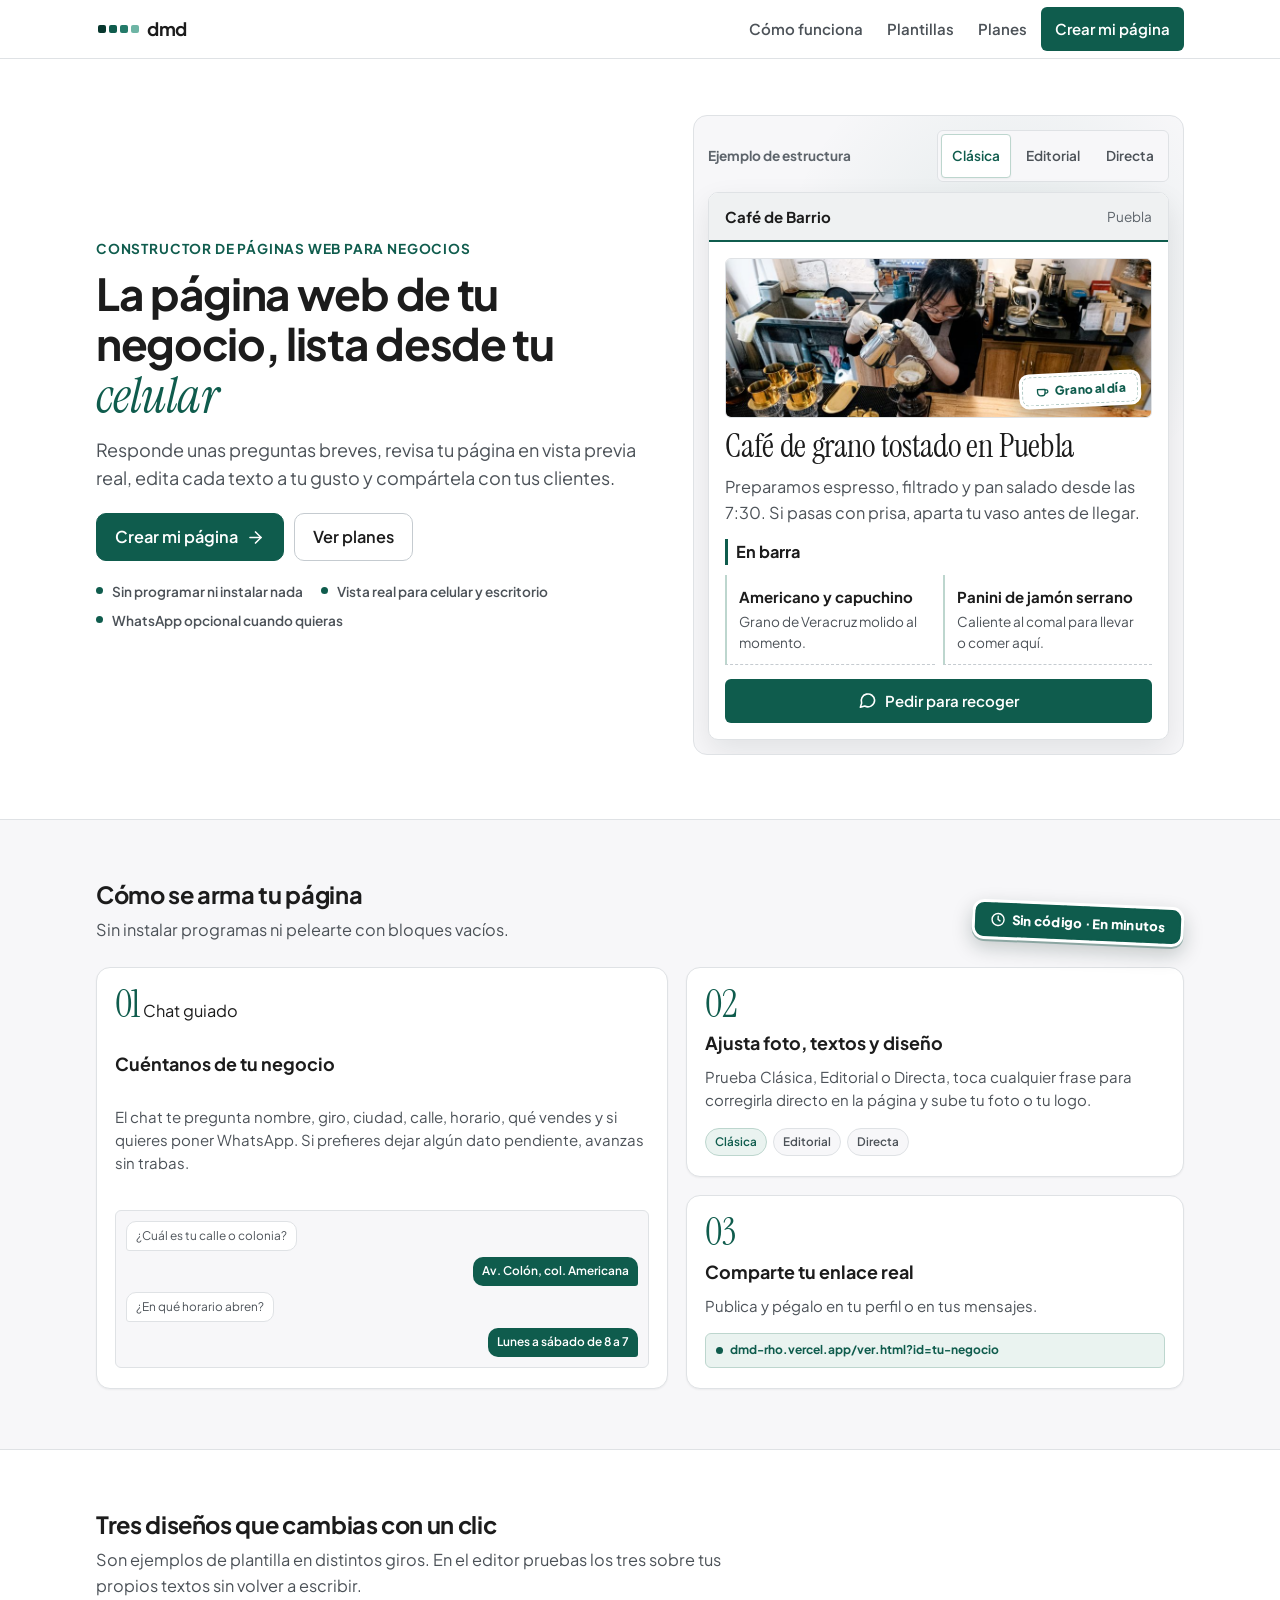
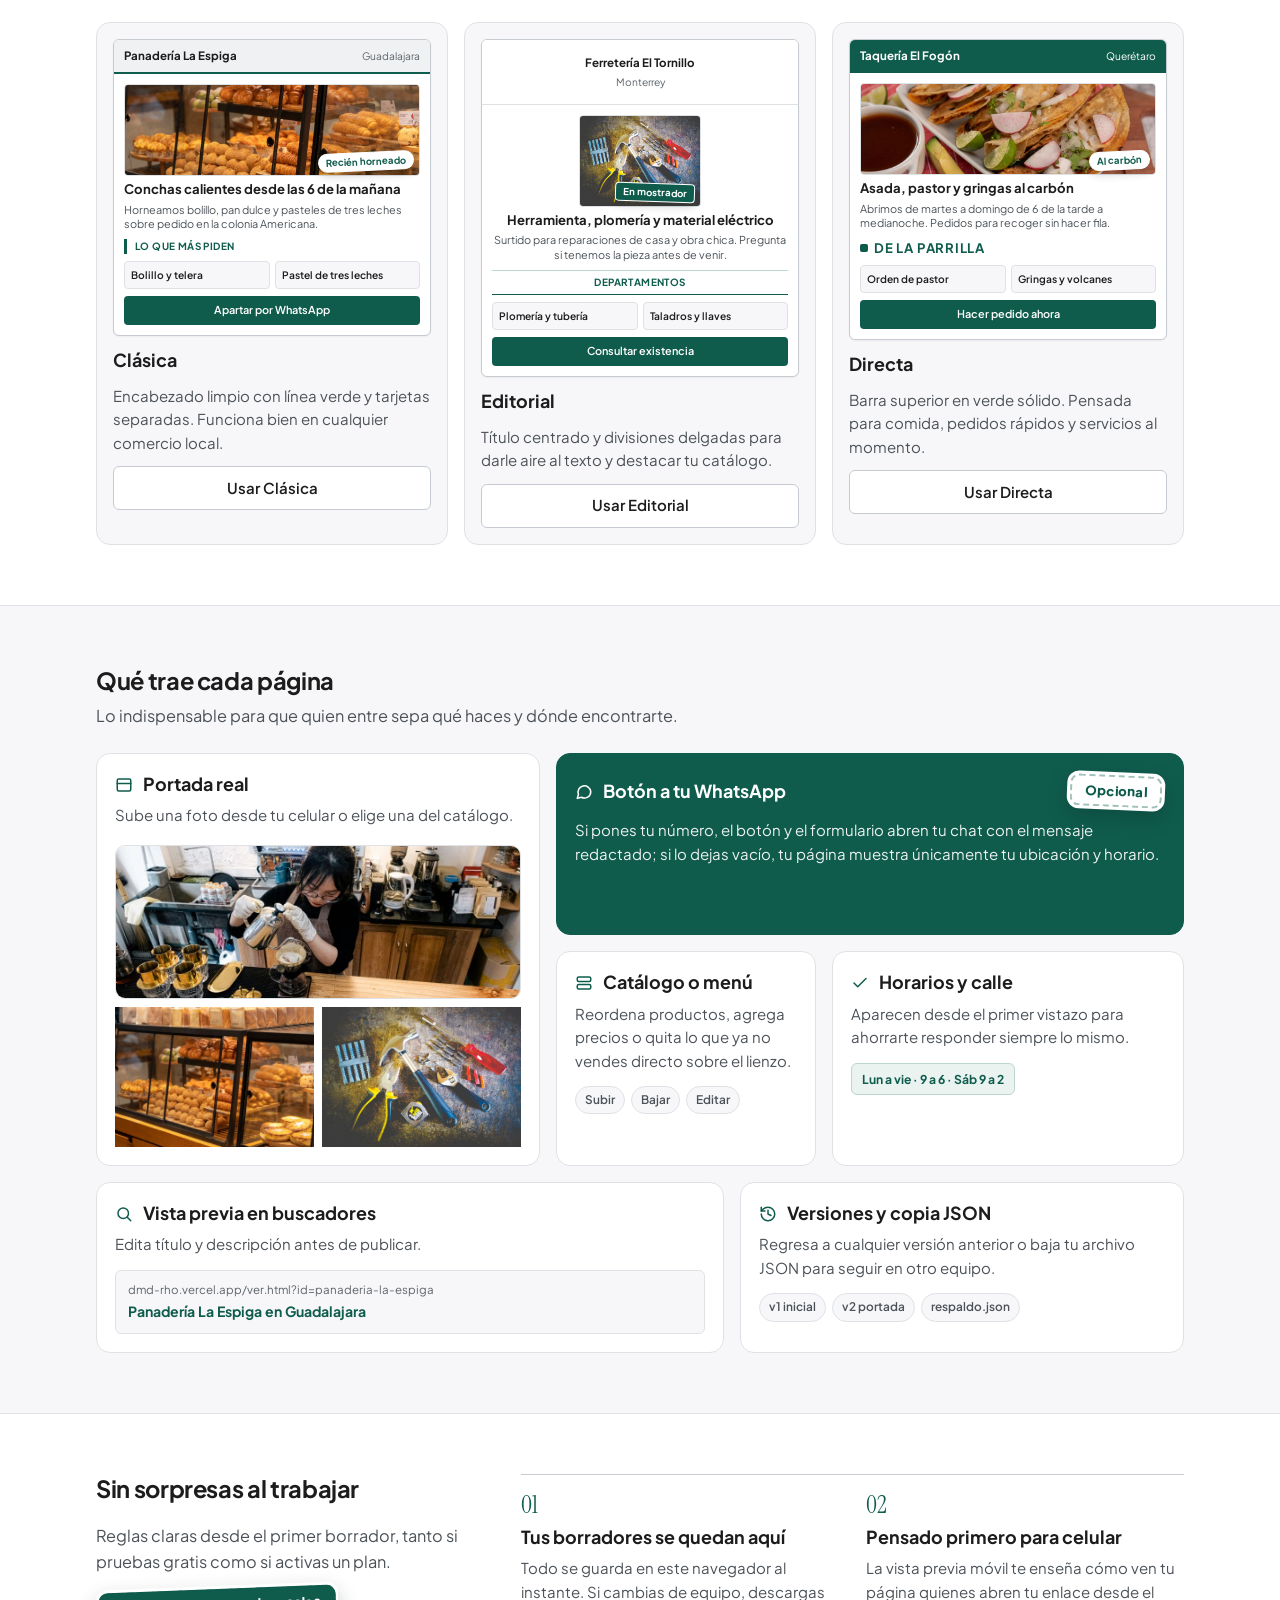
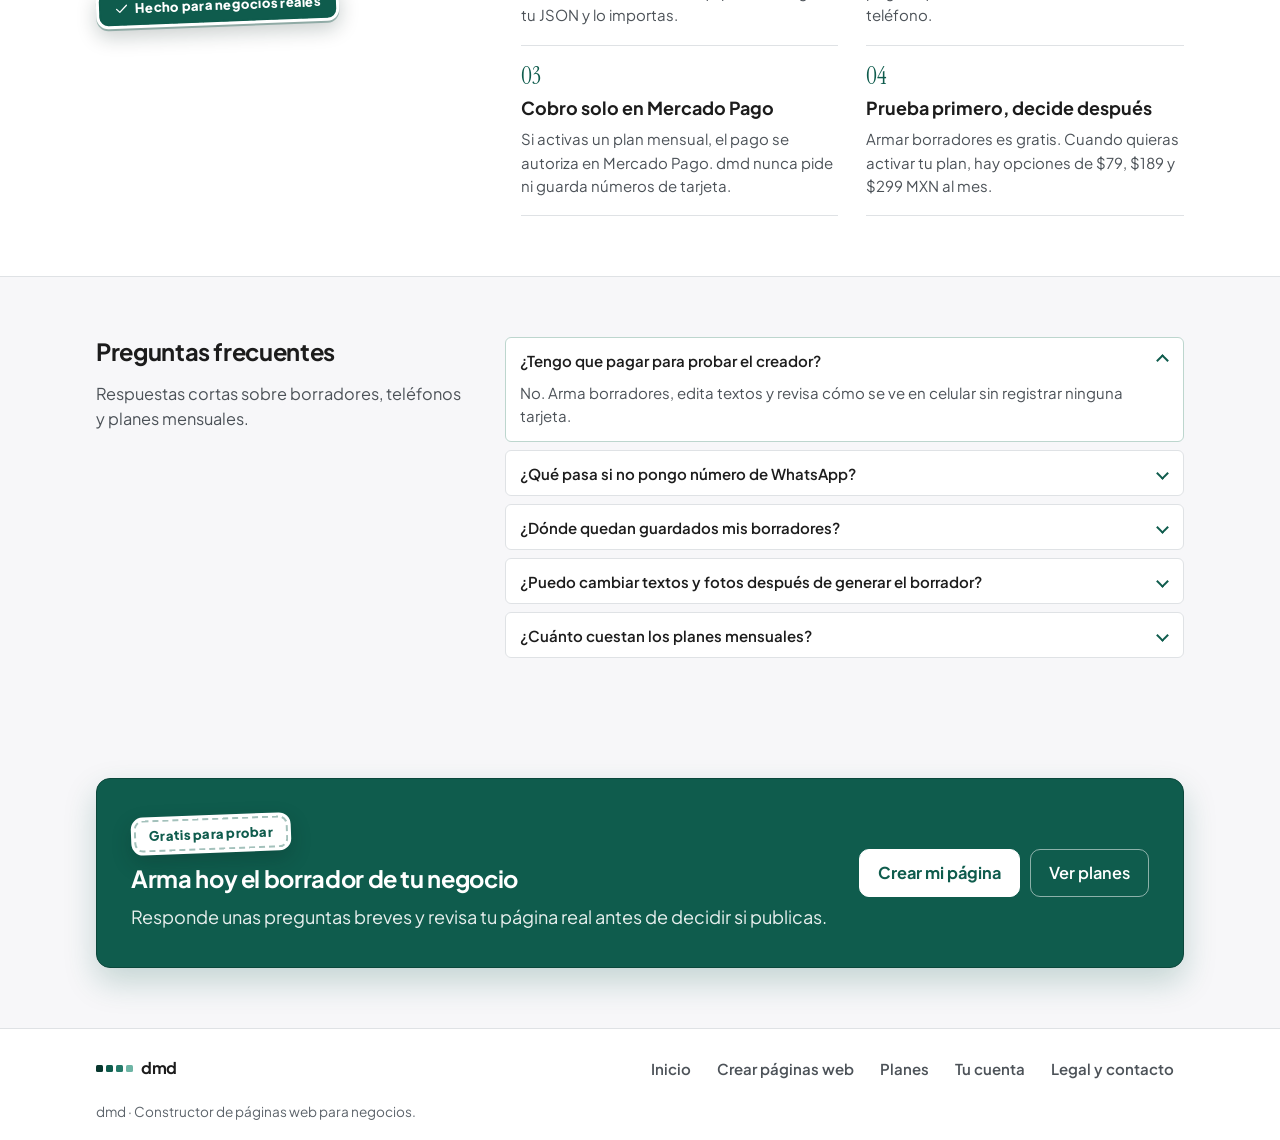
==== commit 56719efc: "Corregir auditoría en vivo, agregar estructura de app DMD y chat con tolerancia a faltas" ====
--- a/index.html
+++ b/index.html
@@ -43,7 +43,7 @@
           <p class="hero-eyebrow">Constructor de páginas web para negocios</p>
           <h1 id="titulo-principal">La página web de tu negocio, lista desde tu <em class="editorial-emphasis">celular</em></h1>
           <p class="lead">
-            Responde seis preguntas breves, revisa tu página en vista previa real, edita cada texto a tu gusto y compártela con tus clientes.
+            Responde unas preguntas breves, revisa tu página en vista previa real, edita cada texto a tu gusto y compártela con tus clientes.
           </p>
 
           <div class="hero-actions hero-actions-row">
@@ -95,7 +95,7 @@
                     decoding="async"
                   >
                   <span id="hero-demo-sticker" class="biz-sticker biz-sticker-cafeteria" aria-hidden="true">
-                    <svg class="biz-sticker-icon" viewBox="0 0 24 24" width="14" height="14" fill="none" stroke="currentColor" stroke-width="2.1" stroke-linecap="round" stroke-linejoin="round">
+                    <svg class="biz-sticker-icon" viewBox="0 0 24 24" width="15" height="15" fill="none" stroke="currentColor" stroke-width="2.1" stroke-linecap="round" stroke-linejoin="round">
                       <path d="M4 9h12v5a5 5 0 0 1-5 5H9a5 5 0 0 1-5-5V9Z"></path>
                       <path d="M16 10h2a2.5 2.5 0 0 1 0 5h-2"></path>
                     </svg>
@@ -130,7 +130,7 @@
       </div>
     </section>
 
-    <!-- Cómo funciona -->
+    <!-- Cómo funciona (composición asimétrica real) -->
     <section id="como-funciona" class="landing-section" aria-labelledby="titulo-pasos">
       <div class="container container-wide">
         <div class="section-head section-head-with-sticker">
@@ -138,30 +138,35 @@
             <h2 id="titulo-pasos">Cómo se arma tu página</h2>
             <p class="section-sub">Sin instalar programas ni pelearte con bloques vacíos.</p>
           </div>
-          <span class="dmd-sticker dmd-sticker-tilt-right" aria-hidden="true">
-            <svg viewBox="0 0 24 24" width="14" height="14" fill="none" stroke="currentColor" stroke-width="2.1" stroke-linecap="round" stroke-linejoin="round">
+          <span class="dmd-sticker dmd-sticker-stamp dmd-sticker-tilt-right" aria-hidden="true">
+            <svg viewBox="0 0 24 24" width="16" height="16" fill="none" stroke="currentColor" stroke-width="2.1" stroke-linecap="round" stroke-linejoin="round">
               <circle cx="12" cy="12" r="9"></circle>
               <path d="M12 7v5l3 2"></path>
             </svg>
-            <span>Sin código</span>
+            <span>Sin código · En minutos</span>
           </span>
         </div>
 
-        <ol class="steps-grid steps-editorial">
-          <li class="step-card step-card-featured">
-            <span class="step-numeral" aria-hidden="true">01</span>
-            <h3>Responde seis preguntas</h3>
-            <p>El chat te pide nombre, giro, ciudad, lo que vendes, el tono y si quieres poner WhatsApp. Si ya incluyes tu calle u horario, aparecen directo en el borrador.</p>
+        <ol class="steps-grid steps-asymmetric">
+          <li class="step-card step-tall-lead">
+            <div class="step-top-row">
+              <span class="step-numeral" aria-hidden="true">01</span>
+              <span class="step-tag" aria-hidden="true">Chat guiado</span>
+            </div>
+            <h3>Cuéntanos de tu negocio</h3>
+            <p>El chat te pregunta nombre, giro, ciudad, calle, horario, qué vendes y si quieres poner WhatsApp. Si prefieres dejar algún dato pendiente, avanzas sin trabas.</p>
             <div class="step-mini-ui" aria-hidden="true">
-              <span class="mini-bubble-q">¿Cómo se llama tu negocio?</span>
-              <span class="mini-bubble-a">Panadería La Espiga</span>
-            </div>
-          </li>
-
-          <li class="step-card">
+              <span class="mini-bubble-q">¿Cuál es tu calle o colonia?</span>
+              <span class="mini-bubble-a">Av. Colón, col. Americana</span>
+              <span class="mini-bubble-q">¿En qué horario abren?</span>
+              <span class="mini-bubble-a">Lunes a sábado de 8 a 7</span>
+            </div>
+          </li>
+
+          <li class="step-card step-editorial-band">
             <span class="step-numeral" aria-hidden="true">02</span>
-            <h3>Ajusta lo que quieras</h3>
-            <p>Prueba Clásica, Editorial o Directa, edita cualquier línea sobre la vista previa y sube tu foto o tu logo.</p>
+            <h3>Ajusta foto, textos y diseño</h3>
+            <p>Prueba Clásica, Editorial o Directa, toca cualquier frase para corregirla directo en la página y sube tu foto o tu logo.</p>
             <div class="step-mini-pills" aria-hidden="true">
               <span class="is-on">Clásica</span>
               <span>Editorial</span>
@@ -169,13 +174,13 @@
             </div>
           </li>
 
-          <li class="step-card">
+          <li class="step-card step-editorial-band step-band-tinted">
             <span class="step-numeral" aria-hidden="true">03</span>
-            <h3>Comparte tu enlace</h3>
+            <h3>Comparte tu enlace real</h3>
             <p>Publica y pégalo en tu perfil o en tus mensajes.</p>
             <div class="step-mini-url" aria-hidden="true">
               <span class="mini-url-dot"></span>
-              <span>tu-negocio.dmd.dmdmx.dev</span>
+              <span>dmd-rho.vercel.app/ver.html?id=tu-negocio</span>
             </div>
           </li>
         </ol>
@@ -278,7 +283,7 @@
       </div>
     </section>
 
-    <!-- Qué incluye (Bento asimétrico) -->
+    <!-- Qué incluye (Bento asimétrico real multifila) -->
     <section class="landing-section" aria-labelledby="titulo-incluye">
       <div class="container container-wide">
         <div class="section-head">
@@ -286,8 +291,8 @@
           <p class="section-sub">Lo indispensable para que quien entre sepa qué haces y dónde encontrarte.</p>
         </div>
 
-        <ul class="features-grid bento-grid">
-          <li class="feature-card bento-span-7">
+        <ul class="features-grid bento-asymmetric">
+          <li class="feature-card bento-tile-tall">
             <div class="bento-head">
               <svg class="includes-icon" viewBox="0 0 24 24" fill="none" stroke="currentColor" stroke-width="2" stroke-linecap="round" stroke-linejoin="round" aria-hidden="true">
                 <rect x="3" y="4" width="18" height="16" rx="2"></rect>
@@ -296,14 +301,27 @@
               <h3>Portada real</h3>
             </div>
             <p>Sube una foto desde tu celular o elige una del catálogo.</p>
-            <div class="bento-photo-strip" aria-hidden="true">
-              <img src="img/ejemplo-cafeteria.jpg" alt="" loading="lazy" width="220" height="140">
+            <div class="bento-collage" aria-hidden="true">
+              <img class="bento-collage-main" src="img/ejemplo-cafeteria.jpg" alt="" loading="lazy" width="440" height="240">
               <img src="img/ejemplo-panaderia.jpg" alt="" loading="lazy" width="220" height="140">
               <img src="img/ejemplo-ferreteria.jpg" alt="" loading="lazy" width="220" height="140">
             </div>
           </li>
 
-          <li class="feature-card bento-span-5">
+          <li class="feature-card bento-tile-wide-accent bento-card-accent">
+            <div class="bento-head-split">
+              <div class="bento-head">
+                <svg class="includes-icon" viewBox="0 0 24 24" fill="none" stroke="currentColor" stroke-width="2" stroke-linecap="round" stroke-linejoin="round" aria-hidden="true">
+                  <path d="M21 11.5a8.5 8.5 0 0 1-12.5 7.5L3 20.5l1.6-5.2A8.5 8.5 0 1 1 21 11.5Z"></path>
+                </svg>
+                <h3>Botón a tu WhatsApp</h3>
+              </div>
+              <span class="dmd-sticker dmd-sticker-stamp dmd-sticker-light dmd-sticker-tilt-right" aria-hidden="true">Opcional</span>
+            </div>
+            <p>Si pones tu número, el botón y el formulario abren tu chat con el mensaje redactado; si lo dejas vacío, tu página muestra únicamente tu ubicación y horario.</p>
+          </li>
+
+          <li class="feature-card bento-tile-mid-left">
             <div class="bento-head">
               <svg class="includes-icon" viewBox="0 0 24 24" fill="none" stroke="currentColor" stroke-width="2" stroke-linecap="round" stroke-linejoin="round" aria-hidden="true">
                 <rect x="3" y="4" width="18" height="6" rx="2"></rect>
@@ -311,54 +329,41 @@
               </svg>
               <h3>Catálogo o menú</h3>
             </div>
-            <p>Reordena tus servicios, agrega precios o quita lo que ya no ofreces. Cada tarjeta se edita directo en el lienzo.</p>
+            <p>Reordena productos, agrega precios o quita lo que ya no vendes directo sobre el lienzo.</p>
             <div class="bento-chip-row" aria-hidden="true">
               <span>Subir</span>
               <span>Bajar</span>
-              <span>Editar texto</span>
-            </div>
-          </li>
-
-          <li class="feature-card bento-span-5">
+              <span>Editar</span>
+            </div>
+          </li>
+
+          <li class="feature-card bento-tile-mid-right">
             <div class="bento-head">
               <svg class="includes-icon" viewBox="0 0 24 24" fill="none" stroke="currentColor" stroke-width="2" stroke-linecap="round" stroke-linejoin="round" aria-hidden="true">
                 <path d="M20 6 9 17l-5-5"></path>
               </svg>
-              <h3>Horarios y dudas a la vista</h3>
-            </div>
-            <p>Si incluyes tu calle y tu horario, aparecen desde el primer vistazo para ahorrarte responder siempre lo mismo.</p>
+              <h3>Horarios y calle</h3>
+            </div>
+            <p>Aparecen desde el primer vistazo para ahorrarte responder siempre lo mismo.</p>
             <div class="bento-hours-pill" aria-hidden="true">Lun a vie · 9 a 6 · Sáb 9 a 2</div>
           </li>
 
-          <li class="feature-card bento-span-7 bento-card-accent">
-            <div class="bento-head-split">
-              <div class="bento-head">
-                <svg class="includes-icon" viewBox="0 0 24 24" fill="none" stroke="currentColor" stroke-width="2" stroke-linecap="round" stroke-linejoin="round" aria-hidden="true">
-                  <path d="M21 11.5a8.5 8.5 0 0 1-12.5 7.5L3 20.5l1.6-5.2A8.5 8.5 0 1 1 21 11.5Z"></path>
-                </svg>
-                <h3>Botón a tu WhatsApp</h3>
-              </div>
-              <span class="dmd-sticker dmd-sticker-light" aria-hidden="true">Opcional</span>
-            </div>
-            <p>Es opcional. Si pones tu número, el botón y el formulario abren tu chat con el mensaje redactado; si lo dejas vacío, solo muestra tu ubicación.</p>
-          </li>
-
-          <li class="feature-card bento-span-6">
+          <li class="feature-card bento-tile-bot-left">
             <div class="bento-head">
               <svg class="includes-icon" viewBox="0 0 24 24" fill="none" stroke="currentColor" stroke-width="2" stroke-linecap="round" stroke-linejoin="round" aria-hidden="true">
                 <circle cx="11" cy="11" r="7"></circle>
                 <path d="m21 21-4.3-4.3"></path>
               </svg>
-              <h3>Vista previa de Google</h3>
+              <h3>Vista previa en buscadores</h3>
             </div>
             <p>Edita título y descripción antes de publicar.</p>
             <div class="bento-seo-mock" aria-hidden="true">
-              <span class="bento-seo-url">dmd.dmdmx.dev/panaderia-la-espiga</span>
+              <span class="bento-seo-url">dmd-rho.vercel.app/ver.html?id=panaderia-la-espiga</span>
               <span class="bento-seo-title">Panadería La Espiga en Guadalajara</span>
             </div>
           </li>
 
-          <li class="feature-card bento-span-6">
+          <li class="feature-card bento-tile-bot-right">
             <div class="bento-head">
               <svg class="includes-icon" viewBox="0 0 24 24" fill="none" stroke="currentColor" stroke-width="2" stroke-linecap="round" stroke-linejoin="round" aria-hidden="true">
                 <path d="M3 12a9 9 0 1 0 9-9 9.75 9.75 0 0 0-6.74 2.74L3 8"></path>
@@ -367,7 +372,7 @@
               </svg>
               <h3>Versiones y copia JSON</h3>
             </div>
-            <p>Cada cambio guarda un punto anterior al que puedes regresar. También puedes descargar un archivo JSON para seguir en otro equipo.</p>
+            <p>Regresa a cualquier versión anterior o baja tu archivo JSON para seguir en otro equipo.</p>
             <div class="bento-chip-row" aria-hidden="true">
               <span>v1 inicial</span>
               <span>v2 portada</span>
@@ -384,8 +389,8 @@
         <div class="trust-intro-col">
           <h2 id="titulo-confianza">Sin sorpresas al trabajar</h2>
           <p class="section-sub">Reglas claras desde el primer borrador, tanto si pruebas gratis como si activas un plan.</p>
-          <span class="dmd-sticker dmd-sticker-tilt-left" aria-hidden="true">
-            <svg viewBox="0 0 24 24" width="14" height="14" fill="none" stroke="currentColor" stroke-width="2.1" stroke-linecap="round" stroke-linejoin="round">
+          <span class="dmd-sticker dmd-sticker-stamp dmd-sticker-tilt-left" aria-hidden="true">
+            <svg viewBox="0 0 24 24" width="15" height="15" fill="none" stroke="currentColor" stroke-width="2.1" stroke-linecap="round" stroke-linejoin="round">
               <path d="M20 6 9 17l-5-5"></path>
             </svg>
             <span>Hecho para negocios reales</span>
@@ -402,7 +407,7 @@
           <div class="trust-card trust-ruled-item">
             <span class="trust-index" aria-hidden="true">02</span>
             <h3>Pensado primero para celular</h3>
-            <p>La vista previa a 360 px te enseña cómo ven tu página quienes abren el enlace desde WhatsApp.</p>
+            <p>La vista previa móvil te enseña cómo ven tu página quienes abren tu enlace desde el teléfono.</p>
           </div>
 
           <div class="trust-card trust-ruled-item">
@@ -462,9 +467,9 @@
       <div class="container container-wide">
         <div class="final-cta-card final-cta-accent">
           <div class="final-cta-copy">
-            <span class="dmd-sticker dmd-sticker-light dmd-sticker-tilt-left" aria-hidden="true">Gratis para probar</span>
+            <span class="dmd-sticker dmd-sticker-stamp dmd-sticker-light dmd-sticker-tilt-left" aria-hidden="true">Gratis para probar</span>
             <h2 id="titulo-cta-final">Arma hoy el borrador de tu negocio</h2>
-            <p class="lead">Responde seis preguntas y revisa tu página real antes de decidir si publicas.</p>
+            <p class="lead">Responde unas preguntas breves y revisa tu página real antes de decidir si publicas.</p>
           </div>
           <div class="final-cta-actions">
             <a class="btn btn-on-accent" href="app.html">Crear mi página</a>
--- a/styles.css
+++ b/styles.css
@@ -5640,7 +5640,8 @@
 
 @media (prefers-reduced-motion: reduce) {
   .btn-sheen::after,
-  .hero-demo-card.is-switching {
+  .hero-demo-card.is-switching,
+  .typing-dot {
     animation: none;
     transition: none;
   }
@@ -5654,3 +5655,898 @@
   }
 }
 
+/* ==========================================================================
+   Home: Bento asimétrico multi-fila, pasos asimétricos y stickers troquelados
+   ========================================================================== */
+
+.dmd-sticker-stamp {
+  padding: 9px 15px;
+  border-radius: 12px;
+  border: 3px solid #ffffff;
+  outline: 2px dashed rgba(15, 92, 77, 0.42);
+  outline-offset: -5px;
+  background-color: #0f5c4d;
+  color: #ffffff;
+  font-size: 0.82rem;
+  font-weight: 800;
+  letter-spacing: 0.02em;
+  box-shadow: 0 8px 20px rgba(10, 32, 26, 0.22), 0 2px 0 rgba(15, 92, 77, 0.35);
+}
+
+.dmd-sticker-stamp.dmd-sticker-light {
+  background-color: #ffffff;
+  color: #0f5c4d;
+  border-color: #ffffff;
+  outline-color: rgba(15, 92, 77, 0.38);
+}
+
+.biz-sticker {
+  padding: 7px 13px;
+  border-radius: 10px;
+  border: 3px solid #ffffff;
+  outline: 1.5px dashed rgba(15, 92, 77, 0.34);
+  outline-offset: -4px;
+  font-size: 0.76rem;
+  font-weight: 800;
+  box-shadow: 0 8px 18px rgba(10, 24, 20, 0.28);
+}
+
+.biz-sticker-ferreteria,
+.biz-sticker-taller,
+.biz-sticker-taqueria,
+.biz-sticker-comida {
+  outline-color: rgba(255, 255, 255, 0.55);
+}
+
+.steps-asymmetric {
+  display: grid;
+  grid-template-columns: minmax(0, 1fr);
+  gap: 16px;
+}
+
+.step-tall-lead {
+  display: flex;
+  flex-direction: column;
+  justify-content: space-between;
+}
+
+.step-editorial-band {
+  display: flex;
+  flex-direction: column;
+  justify-content: space-between;
+}
+
+.bento-asymmetric {
+  display: grid;
+  grid-template-columns: minmax(0, 1fr);
+  gap: 14px;
+}
+
+.bento-collage {
+  margin-top: 10px;
+  display: grid;
+  grid-template-columns: repeat(2, minmax(0, 1fr));
+  gap: 8px;
+}
+
+.bento-collage-main {
+  grid-column: 1 / -1;
+  width: 100%;
+  height: 154px;
+  object-fit: cover;
+  border-radius: var(--radius-md);
+  border: 1px solid var(--border);
+  display: block;
+}
+
+.bento-collage-sub {
+  width: 100%;
+  height: 82px;
+  object-fit: cover;
+  border-radius: var(--radius-sm);
+  border: 1px solid var(--border);
+  display: block;
+}
+
+@media (min-width: 768px) {
+  .steps-asymmetric {
+    grid-template-columns: minmax(0, 1.15fr) minmax(0, 1fr);
+    grid-template-rows: auto auto;
+    gap: 18px;
+  }
+
+  .step-tall-lead {
+    grid-column: 1;
+    grid-row: 1 / span 2;
+  }
+
+  .steps-asymmetric .step-editorial-band:nth-of-type(2) {
+    grid-column: 2;
+    grid-row: 1;
+  }
+
+  .steps-asymmetric .step-editorial-band:nth-of-type(3) {
+    grid-column: 2;
+    grid-row: 2;
+  }
+
+  .bento-asymmetric {
+    grid-template-columns: repeat(12, minmax(0, 1fr));
+    grid-auto-rows: minmax(150px, auto);
+    gap: 16px;
+  }
+
+  .bento-tile-tall {
+    grid-column: 1 / span 5;
+    grid-row: 1 / span 2;
+    display: flex;
+    flex-direction: column;
+    justify-content: space-between;
+  }
+
+  .bento-tile-wide-accent {
+    grid-column: 6 / span 7;
+    grid-row: 1;
+  }
+
+  .bento-tile-mid-left {
+    grid-column: 6 / span 3;
+    grid-row: 2;
+  }
+
+  .bento-tile-mid-right {
+    grid-column: 9 / span 4;
+    grid-row: 2;
+  }
+
+  .bento-tile-bot-left {
+    grid-column: 1 / span 7;
+    grid-row: 3;
+  }
+
+  .bento-tile-bot-right {
+    grid-column: 8 / span 5;
+    grid-row: 3;
+  }
+}
+
+/* ==========================================================================
+   App DMD: Encabezado fijo, menú lateral plegable, burbujas, 3 puntos,
+   barra inferior de 5 iconos y subvistas (Feed, Archivos, Ideas, Biblioteca)
+   ========================================================================== */
+
+.app-body {
+  overflow-x: hidden;
+}
+
+.app-shell {
+  min-height: 100vh;
+}
+
+.app-main {
+  min-width: 0;
+  padding-bottom: 66px;
+}
+
+.app-topbar {
+  position: sticky;
+  top: 0;
+  z-index: 40;
+  flex-wrap: nowrap;
+  min-height: 58px;
+  padding: 6px 10px;
+  gap: 8px;
+  background-color: var(--surface);
+  border-bottom: 1px solid var(--border);
+  box-shadow: 0 1px 0 rgba(15, 28, 24, 0.04);
+}
+
+.brand-topbar-always {
+  display: inline-flex;
+  align-items: center;
+  gap: 8px;
+  padding: 2px 4px;
+  font-size: 1rem;
+  font-weight: 800;
+  letter-spacing: 0.02em;
+  color: var(--ink);
+  text-decoration: none;
+  white-space: nowrap;
+}
+
+.brand-word-dmd {
+  font-weight: 800;
+  letter-spacing: 0.03em;
+}
+
+.app-topbar .app-mode-bar {
+  width: auto;
+  flex-shrink: 0;
+  min-width: 176px;
+  padding: 3px;
+  gap: 4px;
+  border-bottom: 1px solid var(--border);
+}
+
+.app-topbar .mode-tab {
+  min-height: 44px;
+  padding: 6px 10px;
+  font-size: 0.82rem;
+  white-space: nowrap;
+}
+
+.sidebar-search-wrap {
+  padding: 0 12px 8px;
+}
+
+.sidebar-search-input {
+  width: 100%;
+  min-height: 44px;
+  padding: 8px 12px;
+  border: 1px solid var(--border);
+  border-radius: 999px;
+  background-color: var(--bg);
+  color: var(--ink);
+  font-size: var(--text-sm);
+}
+
+.sidebar-search-input:focus {
+  outline: none;
+  border-color: var(--accent);
+  box-shadow: 0 0 0 3px rgba(15, 92, 77, 0.14);
+}
+
+.sidebar-views-nav {
+  display: grid;
+  gap: 4px;
+  padding: 0 12px 10px;
+  border-bottom: 1px solid var(--border);
+}
+
+.sidebar-nav-btn {
+  display: flex;
+  align-items: center;
+  gap: 10px;
+  width: 100%;
+  min-height: 44px;
+  padding: 8px 12px;
+  border: 1px solid transparent;
+  border-radius: var(--radius-sm);
+  background: transparent;
+  color: var(--ink-secondary);
+  font-size: var(--text-sm);
+  font-weight: 600;
+  text-align: left;
+  cursor: pointer;
+}
+
+.sidebar-nav-btn:hover {
+  background-color: var(--surface-subtle);
+  color: var(--ink);
+}
+
+.sidebar-nav-btn.is-active {
+  background-color: var(--accent-soft);
+  border-color: var(--accent-border);
+  color: var(--accent-ink);
+  font-weight: 700;
+}
+
+.sidebar-new-wrap {
+  padding: 10px 12px 6px;
+}
+
+@media (min-width: 960px) {
+  #btn-abrir-sidebar {
+    display: inline-flex;
+  }
+
+  .sidebar-close-btn {
+    display: inline-flex;
+  }
+
+  .app-shell.sidebar-collapsed .app-sidebar {
+    display: none;
+  }
+
+  .app-topbar .app-mode-bar {
+    min-width: 240px;
+  }
+}
+
+/* Chat en burbujas claras: usuario derecha verde #0f5c4d, asistente izquierda neutro */
+.chat-thread {
+  padding: 16px 12px 24px;
+  gap: 14px;
+}
+
+.chat-msg-asistente .chat-bubble {
+  max-width: 86%;
+  border-radius: 18px 18px 18px 4px;
+  background-color: var(--surface);
+  border: 1px solid var(--border);
+  color: var(--ink);
+  box-shadow: var(--shadow-xs);
+}
+
+.chat-msg-usuario .chat-bubble {
+  max-width: 82%;
+  border-radius: 18px 18px 4px 18px;
+  background-color: #0f5c4d;
+  color: #ffffff;
+  border: 1px solid #0b473b;
+  box-shadow: 0 3px 10px rgba(15, 92, 77, 0.16);
+}
+
+.chat-typing-bubble {
+  display: inline-flex;
+  align-items: center;
+  min-height: 42px;
+  padding: 10px 16px;
+}
+
+.typing-dots {
+  display: inline-flex;
+  align-items: center;
+  gap: 6px;
+}
+
+.typing-dot {
+  width: 8px;
+  height: 8px;
+  border-radius: 50%;
+  background-color: #0f5c4d;
+  opacity: 0.45;
+  animation: dmdTypingBounce 1.1s infinite ease-in-out;
+}
+
+.typing-dot:nth-child(2) {
+  animation-delay: 0.16s;
+}
+
+.typing-dot:nth-child(3) {
+  animation-delay: 0.32s;
+}
+
+@keyframes dmdTypingBounce {
+  0%,
+  80%,
+  100% {
+    transform: translateY(0);
+    opacity: 0.35;
+  }
+  40% {
+    transform: translateY(-4px);
+    opacity: 1;
+  }
+}
+
+.chat-composer-shell {
+  position: sticky;
+  bottom: 62px;
+  z-index: 20;
+  padding: 8px 12px 10px;
+  background-color: var(--surface);
+  border-top: 1px solid var(--border);
+}
+
+/* Barra inferior fija de 5 iconos */
+.app-bottom-nav {
+  position: fixed;
+  left: 0;
+  right: 0;
+  bottom: 0;
+  z-index: 35;
+  display: grid;
+  grid-template-columns: repeat(5, minmax(0, 1fr));
+  height: 62px;
+  padding: 2px 4px;
+  background-color: var(--surface);
+  border-top: 1px solid var(--border);
+  box-shadow: 0 -2px 12px rgba(15, 28, 24, 0.06);
+}
+
+@media (min-width: 960px) {
+  .app-bottom-nav {
+    left: 296px;
+  }
+
+  .app-shell.sidebar-collapsed .app-bottom-nav {
+    left: 0;
+  }
+}
+
+.bottom-nav-btn {
+  display: flex;
+  flex-direction: column;
+  align-items: center;
+  justify-content: center;
+  gap: 3px;
+  min-height: 48px;
+  min-width: 0;
+  padding: 4px 2px;
+  border: 0;
+  border-radius: var(--radius-sm);
+  background: transparent;
+  color: var(--ink-muted);
+  font-size: 0.67rem;
+  font-weight: 600;
+  line-height: 1.1;
+  cursor: pointer;
+}
+
+.bottom-nav-btn span {
+  max-width: 100%;
+  overflow: hidden;
+  text-overflow: ellipsis;
+  white-space: nowrap;
+}
+
+.bottom-nav-btn:hover {
+  color: var(--ink);
+  background-color: var(--surface-subtle);
+}
+
+.bottom-nav-btn.is-active {
+  color: #0f5c4d;
+  font-weight: 700;
+}
+
+.bottom-nav-btn.is-active svg {
+  stroke: #0f5c4d;
+}
+
+.undo-toast {
+  bottom: 74px;
+}
+
+/* Subvistas (Feed, Archivos, Ideas, Suscripción, Biblioteca) */
+.app-subview {
+  width: 100%;
+  max-width: 68rem;
+  margin-inline: auto;
+  padding: 18px 14px 28px;
+}
+
+.subview-inner {
+  display: grid;
+  gap: 18px;
+}
+
+.subview-head {
+  display: flex;
+  flex-wrap: wrap;
+  align-items: flex-end;
+  justify-content: space-between;
+  gap: 12px;
+}
+
+.subview-head h2 {
+  font-size: clamp(1.3rem, 1.1rem + 0.9vw, 1.7rem);
+  margin: 0 0 4px;
+}
+
+.subview-block {
+  display: grid;
+  gap: 12px;
+}
+
+.subview-block-head {
+  display: flex;
+  align-items: center;
+  gap: 8px;
+}
+
+.subview-block-head h3 {
+  margin: 0;
+  font-size: 1.02rem;
+}
+
+.subview-tabs {
+  display: inline-flex;
+  flex-wrap: wrap;
+  gap: 6px;
+  padding: 4px;
+  border: 1px solid var(--border);
+  border-radius: var(--radius-md);
+  background-color: var(--surface-subtle);
+  width: fit-content;
+  max-width: 100%;
+}
+
+.subview-tab {
+  min-height: 44px;
+  padding: 8px 14px;
+  border: 1px solid transparent;
+  border-radius: var(--radius-sm);
+  background: transparent;
+  color: var(--ink-secondary);
+  font-size: var(--text-sm);
+  font-weight: 600;
+  cursor: pointer;
+}
+
+.subview-tab.is-active {
+  background-color: var(--surface);
+  border-color: var(--accent-border);
+  color: var(--accent-ink);
+  box-shadow: var(--shadow-xs);
+}
+
+.empty-state-box {
+  padding: 20px 16px;
+  border-radius: var(--radius-md);
+  border: 1px dashed var(--border-strong);
+  background-color: var(--surface);
+  display: grid;
+  gap: 8px;
+  justify-items: start;
+}
+
+.empty-state-box p {
+  margin: 0;
+}
+
+/* Miniventanas de páginas reales en Feed y Archivos */
+.miniwindow-grid {
+  display: grid;
+  grid-template-columns: minmax(0, 1fr);
+  gap: 14px;
+}
+
+@media (min-width: 640px) {
+  .miniwindow-grid {
+    grid-template-columns: repeat(2, minmax(0, 1fr));
+  }
+}
+
+@media (min-width: 1080px) {
+  .miniwindow-grid {
+    grid-template-columns: repeat(3, minmax(0, 1fr));
+  }
+}
+
+.miniwindow-card {
+  border: 1px solid var(--border);
+  border-radius: var(--radius-md);
+  background-color: var(--surface);
+  overflow: hidden;
+  display: flex;
+  flex-direction: column;
+  box-shadow: var(--shadow-xs);
+  transition: transform 180ms ease, border-color 180ms ease, box-shadow 180ms ease;
+}
+
+.miniwindow-card:hover {
+  transform: translateY(-2px);
+  border-color: var(--accent-border);
+  box-shadow: var(--shadow-sm);
+}
+
+.miniwindow-viewport {
+  display: flex;
+  flex-direction: column;
+  width: 100%;
+  padding: 0;
+  border: 0;
+  border-bottom: 1px solid var(--border);
+  background-color: var(--bg);
+  text-align: left;
+  cursor: pointer;
+  overflow: hidden;
+}
+
+.miniwindow-chrome {
+  display: flex;
+  align-items: center;
+  gap: 5px;
+  padding: 6px 10px;
+  background-color: var(--surface-subtle);
+  border-bottom: 1px solid var(--border);
+  font-size: 0.68rem;
+  color: var(--ink-muted);
+}
+
+.miniwindow-dot {
+  width: 7px;
+  height: 7px;
+  border-radius: 50%;
+  background-color: var(--border-strong);
+  flex-shrink: 0;
+}
+
+.miniwindow-url {
+  margin-left: 4px;
+  overflow: hidden;
+  text-overflow: ellipsis;
+  white-space: nowrap;
+}
+
+.miniwindow-topbar {
+  padding: 7px 10px;
+  font-size: 0.72rem;
+}
+
+.miniwindow-body {
+  display: grid;
+  gap: 8px;
+  padding: 10px;
+}
+
+.miniwindow-cover {
+  width: 100%;
+  height: 112px;
+  object-fit: cover;
+  border-radius: var(--radius-sm);
+  display: block;
+}
+
+.miniwindow-title {
+  font-size: 0.88rem;
+  font-weight: 700;
+  color: var(--ink);
+  line-height: 1.25;
+}
+
+.miniwindow-chips {
+  display: flex;
+  flex-wrap: wrap;
+  gap: 5px;
+}
+
+.miniwindow-chip {
+  padding: 3px 8px;
+  border-radius: 999px;
+  background-color: var(--surface);
+  border: 1px solid var(--border);
+  font-size: 0.69rem;
+  color: var(--ink-secondary);
+}
+
+.miniwindow-foot {
+  display: flex;
+  align-items: center;
+  justify-content: space-between;
+  gap: 10px;
+  padding: 10px 12px;
+}
+
+.miniwindow-meta {
+  min-width: 0;
+}
+
+.miniwindow-name {
+  margin: 0;
+  font-size: 0.9rem;
+  font-weight: 700;
+  color: var(--ink);
+  overflow: hidden;
+  text-overflow: ellipsis;
+  white-space: nowrap;
+}
+
+.miniwindow-sub {
+  margin: 2px 0 0;
+  font-size: 0.76rem;
+  color: var(--ink-muted);
+  overflow: hidden;
+  text-overflow: ellipsis;
+  white-space: nowrap;
+}
+
+.miniwindow-actions {
+  display: inline-flex;
+  align-items: center;
+  gap: 6px;
+  flex-shrink: 0;
+}
+
+/* Contenido multimedia (solo fotos reales subidas por el usuario) */
+.media-grid {
+  display: grid;
+  grid-template-columns: repeat(2, minmax(0, 1fr));
+  gap: 12px;
+}
+
+@media (min-width: 640px) {
+  .media-grid {
+    grid-template-columns: repeat(3, minmax(0, 1fr));
+  }
+}
+
+.media-thumb-btn {
+  display: grid;
+  gap: 6px;
+  padding: 8px;
+  border: 1px solid var(--border);
+  border-radius: var(--radius-md);
+  background-color: var(--surface);
+  text-align: left;
+  cursor: pointer;
+}
+
+.media-thumb-btn:hover {
+  border-color: var(--accent-border);
+  box-shadow: var(--shadow-xs);
+}
+
+.media-thumb-img {
+  width: 100%;
+  height: 118px;
+  object-fit: cover;
+  border-radius: var(--radius-sm);
+  background-color: var(--surface-subtle);
+  display: block;
+}
+
+.media-thumb-caption {
+  font-size: 0.76rem;
+  font-weight: 600;
+  color: var(--ink-secondary);
+  overflow: hidden;
+  text-overflow: ellipsis;
+  white-space: nowrap;
+}
+
+.media-modal-backdrop {
+  position: fixed;
+  inset: 0;
+  z-index: 60;
+  background-color: rgba(10, 20, 17, 0.65);
+  display: grid;
+  place-items: center;
+  padding: 16px;
+}
+
+.media-modal-backdrop[hidden] {
+  display: none;
+}
+
+.media-modal-card {
+  width: 100%;
+  max-width: 520px;
+  display: grid;
+  gap: 12px;
+}
+
+.media-modal-head {
+  display: flex;
+  align-items: center;
+  justify-content: space-between;
+  gap: 8px;
+}
+
+.media-modal-head h3 {
+  margin: 0;
+}
+
+.media-modal-img-wrap {
+  border-radius: var(--radius-sm);
+  overflow: hidden;
+  background-color: var(--surface-subtle);
+  border: 1px solid var(--border);
+}
+
+.media-modal-img-wrap img {
+  width: 100%;
+  max-height: 360px;
+  object-fit: contain;
+  display: block;
+}
+
+.media-modal-actions {
+  display: flex;
+  flex-wrap: wrap;
+  gap: 8px;
+}
+
+/* Lista de Ideas */
+.ideas-list {
+  list-style: none;
+  padding: 0;
+  margin: 0;
+  display: grid;
+  gap: 10px;
+}
+
+.idea-card {
+  display: flex;
+  flex-wrap: wrap;
+  align-items: center;
+  justify-content: space-between;
+  gap: 12px;
+  padding: 14px 16px;
+  border: 1px solid var(--border);
+  border-radius: var(--radius-md);
+  background-color: var(--surface);
+}
+
+.idea-card-done {
+  border-color: var(--accent-border);
+  background-color: var(--accent-soft);
+}
+
+.idea-card-body {
+  display: grid;
+  gap: 4px;
+  min-width: 0;
+  flex: 1 1 220px;
+}
+
+.idea-card-body h4 {
+  margin: 0;
+  font-size: 0.95rem;
+}
+
+/* Suscripción y Biblioteca */
+.subview-plans-grid,
+.library-grid {
+  display: grid;
+  grid-template-columns: minmax(0, 1fr);
+  gap: 14px;
+}
+
+@media (min-width: 720px) {
+  .subview-plans-grid,
+  .library-grid {
+    grid-template-columns: repeat(3, minmax(0, 1fr));
+  }
+}
+
+.subview-plan-card,
+.library-card {
+  display: grid;
+  gap: 10px;
+  align-content: space-between;
+}
+
+.subview-plan-featured {
+  border-color: var(--accent);
+}
+
+.subview-plan-price {
+  margin: 0;
+  font-size: 1.35rem;
+  font-weight: 800;
+  color: var(--ink);
+}
+
+.subview-plan-price span {
+  font-size: 0.82rem;
+  font-weight: 500;
+  color: var(--ink-muted);
+}
+
+.subview-config-card {
+  display: grid;
+  gap: 12px;
+}
+
+.subview-config-actions {
+  display: flex;
+  flex-wrap: wrap;
+  gap: 8px;
+}
+
+@media (prefers-color-scheme: dark) {
+  .dmd-sticker-stamp {
+    background-color: #0f5c4d;
+    color: #ffffff;
+    border-color: #181b1e;
+    outline-color: rgba(156, 224, 206, 0.55);
+  }
+
+  .bottom-nav-btn.is-active {
+    color: #7cd5bf;
+  }
+
+  .bottom-nav-btn.is-active svg {
+    stroke: #7cd5bf;
+  }
+
+  .typing-dot {
+    background-color: #7cd5bf;
+  }
+}
+
+
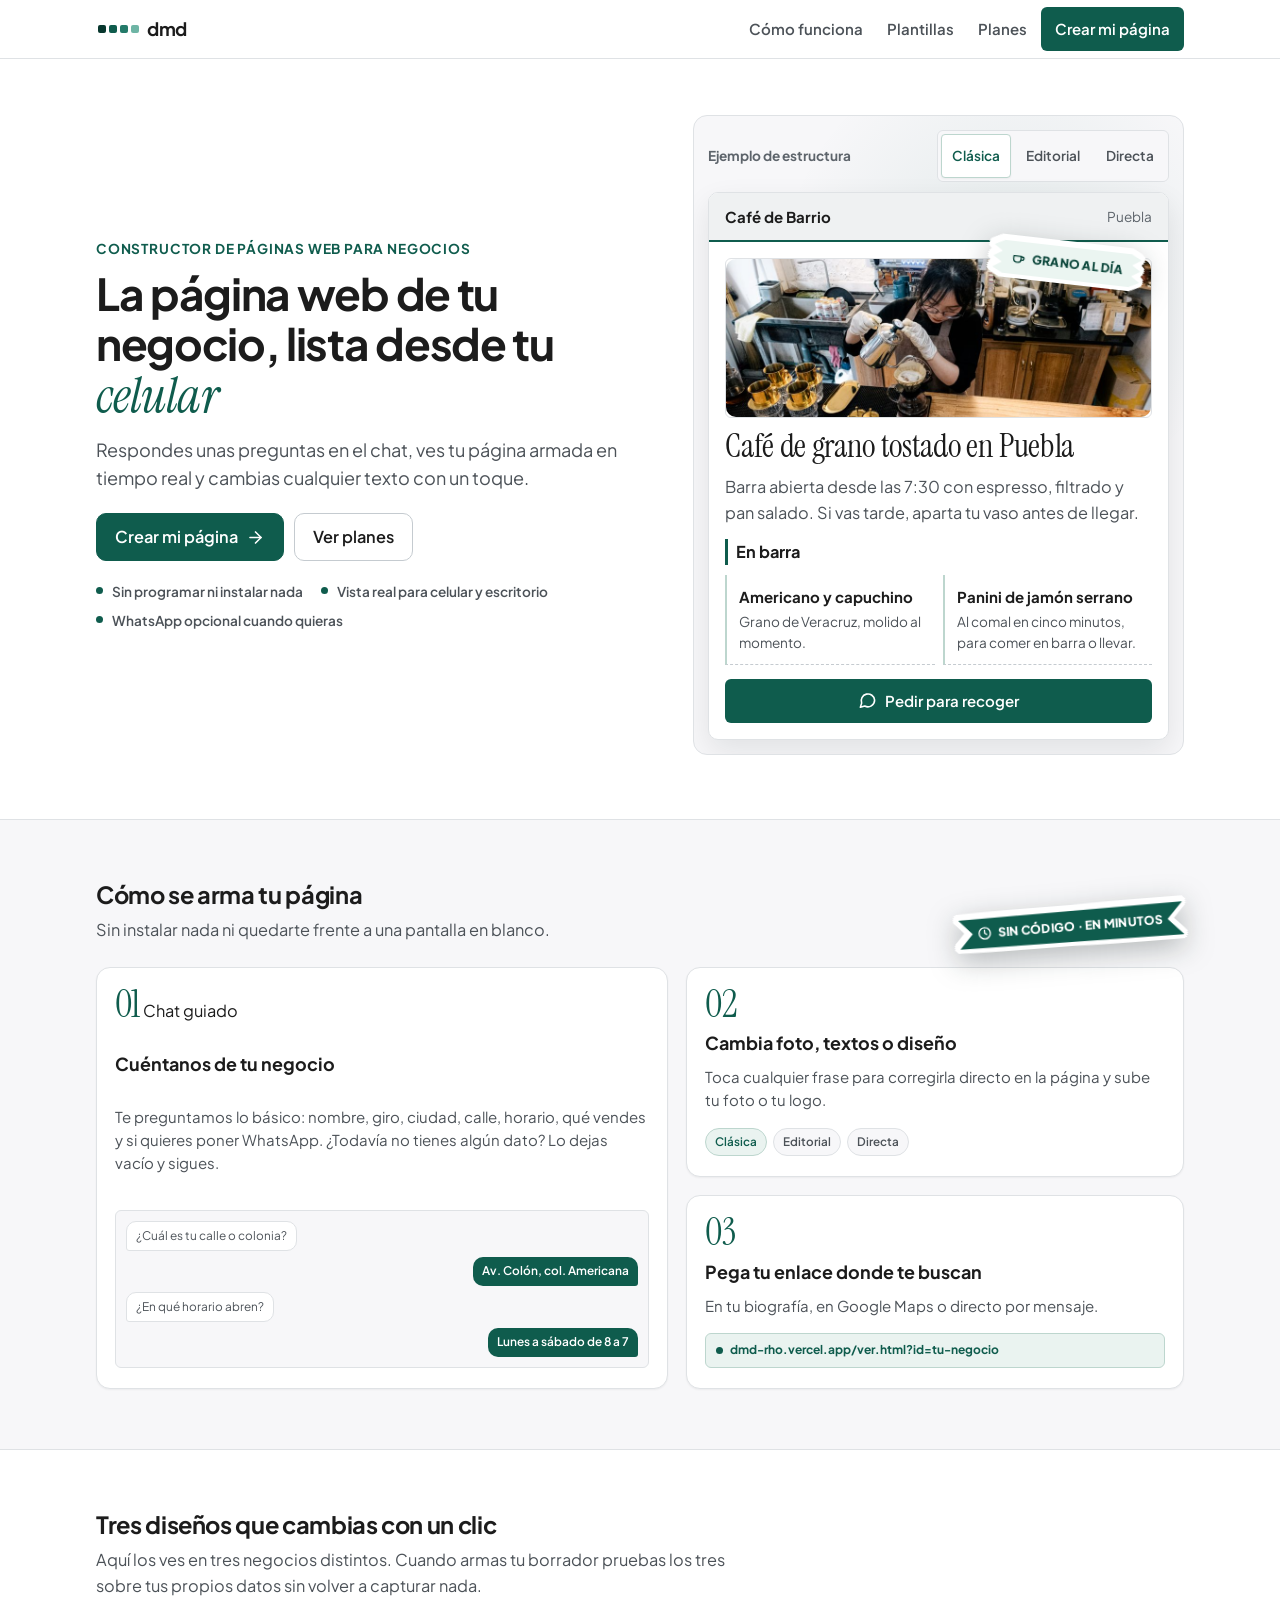
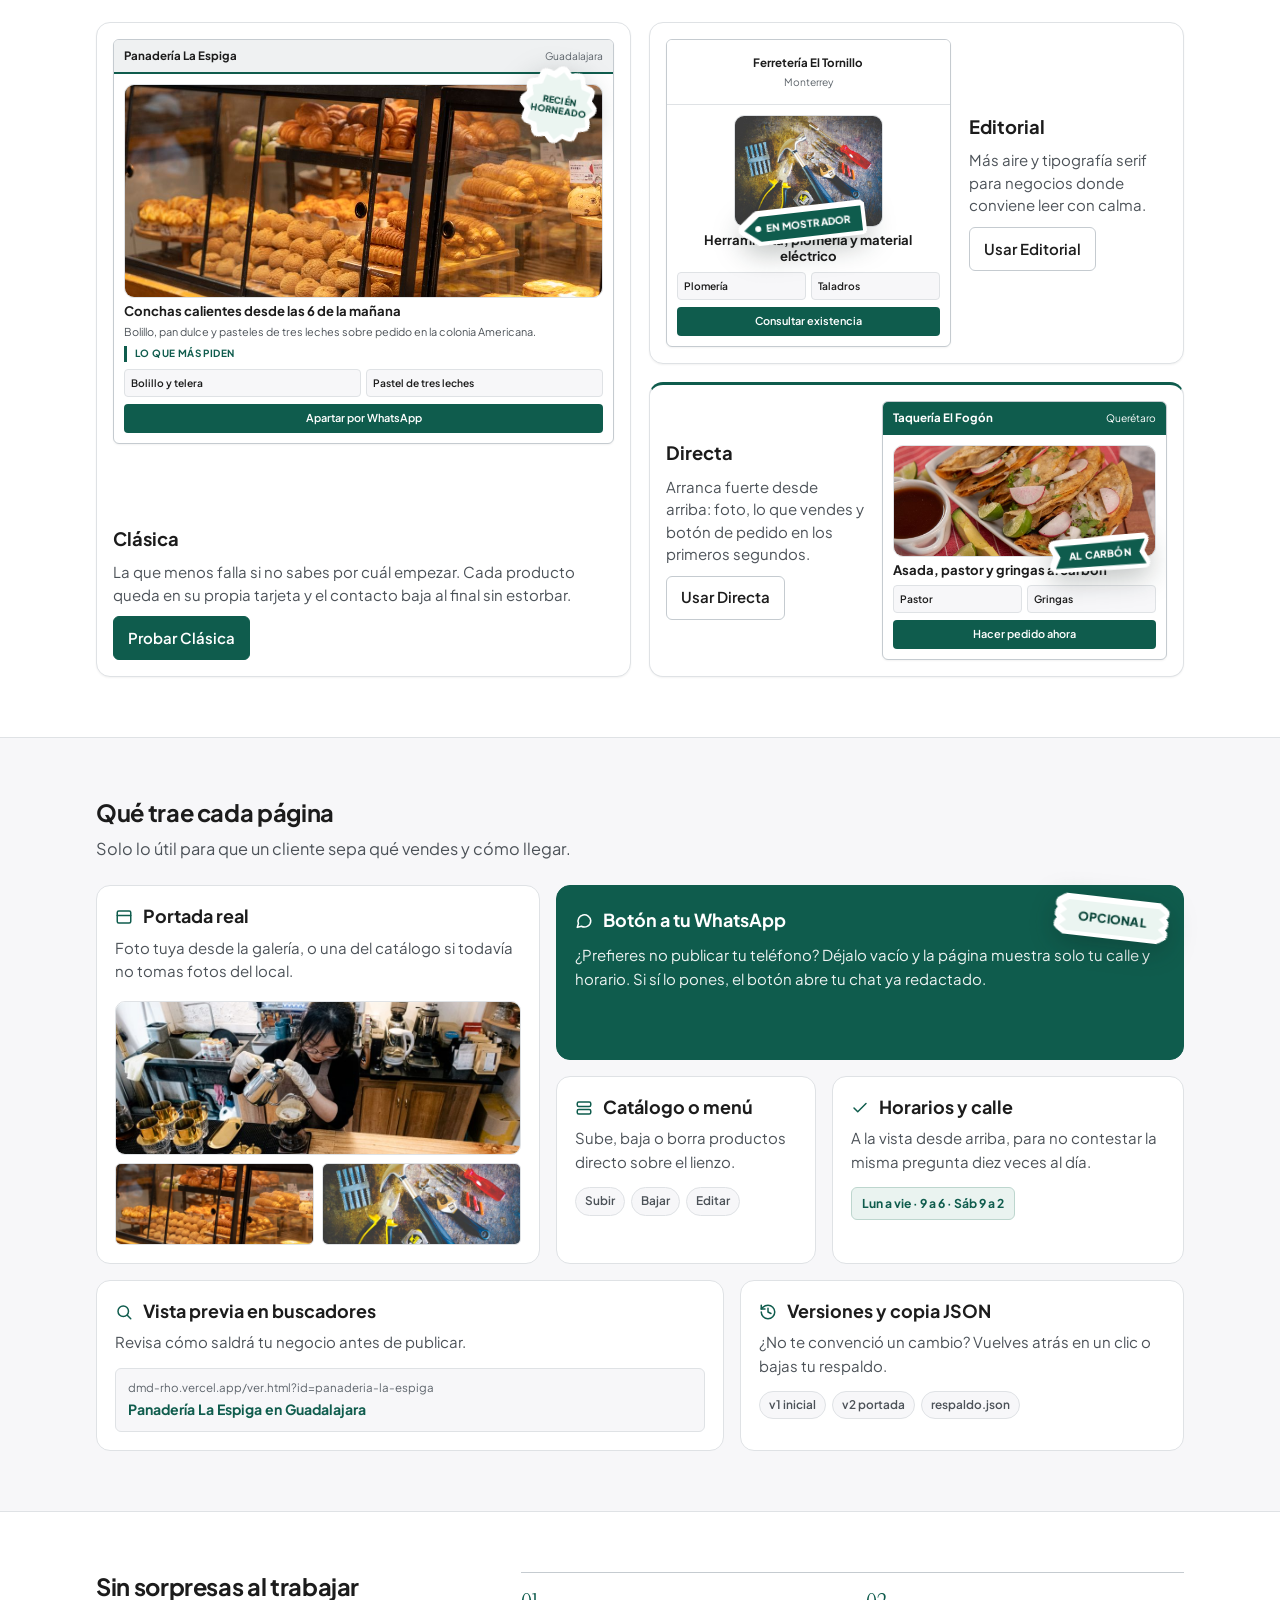
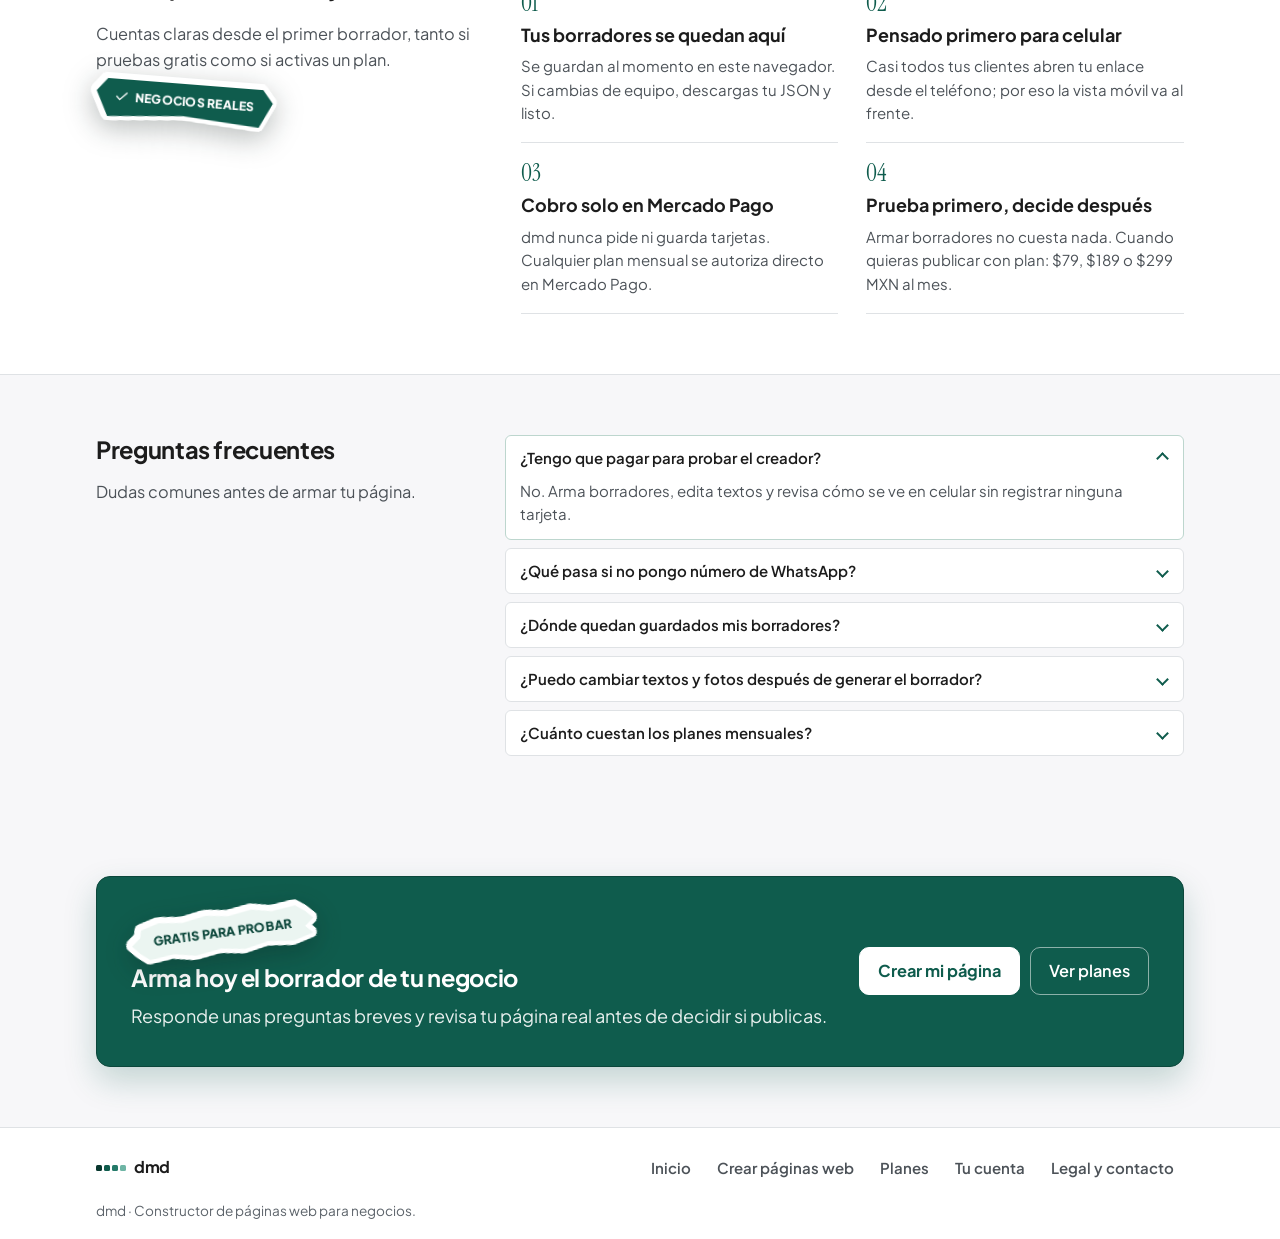
==== commit 7f044d4c: "Variar textos sin paralelismos, crear stickers troquelados irregulares y Bento asimétrico en plantil" ====
--- a/index.html
+++ b/index.html
@@ -43,7 +43,7 @@
           <p class="hero-eyebrow">Constructor de páginas web para negocios</p>
           <h1 id="titulo-principal">La página web de tu negocio, lista desde tu <em class="editorial-emphasis">celular</em></h1>
           <p class="lead">
-            Responde unas preguntas breves, revisa tu página en vista previa real, edita cada texto a tu gusto y compártela con tus clientes.
+            Respondes unas preguntas en el chat, ves tu página armada en tiempo real y cambias cualquier texto con un toque.
           </p>
 
           <div class="hero-actions hero-actions-row">
@@ -94,27 +94,29 @@
                     height="600"
                     decoding="async"
                   >
-                  <span id="hero-demo-sticker" class="biz-sticker biz-sticker-cafeteria" aria-hidden="true">
-                    <svg class="biz-sticker-icon" viewBox="0 0 24 24" width="15" height="15" fill="none" stroke="currentColor" stroke-width="2.1" stroke-linecap="round" stroke-linejoin="round">
-                      <path d="M4 9h12v5a5 5 0 0 1-5 5H9a5 5 0 0 1-5-5V9Z"></path>
-                      <path d="M16 10h2a2.5 2.5 0 0 1 0 5h-2"></path>
-                    </svg>
-                    <span data-demo-field="sticker">Grano al día</span>
+                  <span id="hero-demo-sticker" class="biz-sticker biz-sticker-cafeteria sticker-diecut sticker-pos-tr sticker-var-ticket" aria-hidden="true">
+                    <span class="sticker-cutout sticker-shape-ticket sticker-tone-claro">
+                      <svg class="biz-sticker-icon" viewBox="0 0 24 24" width="15" height="15" fill="none" stroke="currentColor" stroke-width="2.1" stroke-linecap="round" stroke-linejoin="round">
+                        <path d="M4 9h12v5a5 5 0 0 1-5 5H9a5 5 0 0 1-5-5V9Z"></path>
+                        <path d="M16 10h2a2.5 2.5 0 0 1 0 5h-2"></path>
+                      </svg>
+                      <span class="sticker-label" data-demo-field="sticker">Grano al día</span>
+                    </span>
                   </span>
                 </div>
                 <p class="biz-title hero-demo-title" data-demo-field="titulo">Café de grano tostado en Puebla</p>
-                <p class="biz-intro" data-demo-field="intro">Preparamos espresso, filtrado y pan salado desde las 7:30. Si pasas con prisa, aparta tu vaso antes de llegar.</p>
+                <p class="biz-intro" data-demo-field="intro">Barra abierta desde las 7:30 con espresso, filtrado y pan salado. Si vas tarde, aparta tu vaso antes de llegar.</p>
               </div>
               <div class="biz-section">
                 <p class="biz-section-title" data-demo-field="seccion">En barra</p>
                 <div class="hero-demo-services">
                   <div class="biz-service-card">
                     <p class="biz-service-title" data-demo-field="s1-titulo">Americano y capuchino</p>
-                    <p class="biz-service-desc" data-demo-field="s1-desc">Grano de Veracruz molido al momento.</p>
+                    <p class="biz-service-desc" data-demo-field="s1-desc">Grano de Veracruz, molido al momento.</p>
                   </div>
                   <div class="biz-service-card">
                     <p class="biz-service-title" data-demo-field="s2-titulo">Panini de jamón serrano</p>
-                    <p class="biz-service-desc" data-demo-field="s2-desc">Caliente al comal para llevar o comer aquí.</p>
+                    <p class="biz-service-desc" data-demo-field="s2-desc">Al comal en cinco minutos, para comer en barra o llevar.</p>
                   </div>
                 </div>
               </div>
@@ -136,14 +138,16 @@
         <div class="section-head section-head-with-sticker">
           <div>
             <h2 id="titulo-pasos">Cómo se arma tu página</h2>
-            <p class="section-sub">Sin instalar programas ni pelearte con bloques vacíos.</p>
-          </div>
-          <span class="dmd-sticker dmd-sticker-stamp dmd-sticker-tilt-right" aria-hidden="true">
-            <svg viewBox="0 0 24 24" width="16" height="16" fill="none" stroke="currentColor" stroke-width="2.1" stroke-linecap="round" stroke-linejoin="round">
-              <circle cx="12" cy="12" r="9"></circle>
-              <path d="M12 7v5l3 2"></path>
-            </svg>
-            <span>Sin código · En minutos</span>
+            <p class="section-sub">Sin instalar nada ni quedarte frente a una pantalla en blanco.</p>
+          </div>
+          <span class="sticker-diecut sticker-inline sticker-var-ribbon" aria-hidden="true">
+            <span class="sticker-cutout sticker-shape-ribbon sticker-tone-verde">
+              <svg viewBox="0 0 24 24" width="15" height="15" fill="none" stroke="currentColor" stroke-width="2.1" stroke-linecap="round" stroke-linejoin="round">
+                <circle cx="12" cy="12" r="9"></circle>
+                <path d="M12 7v5l3 2"></path>
+              </svg>
+              <span class="sticker-label">Sin código · En minutos</span>
+            </span>
           </span>
         </div>
 
@@ -154,7 +158,7 @@
               <span class="step-tag" aria-hidden="true">Chat guiado</span>
             </div>
             <h3>Cuéntanos de tu negocio</h3>
-            <p>El chat te pregunta nombre, giro, ciudad, calle, horario, qué vendes y si quieres poner WhatsApp. Si prefieres dejar algún dato pendiente, avanzas sin trabas.</p>
+            <p>Te preguntamos lo básico: nombre, giro, ciudad, calle, horario, qué vendes y si quieres poner WhatsApp. ¿Todavía no tienes algún dato? Lo dejas vacío y sigues.</p>
             <div class="step-mini-ui" aria-hidden="true">
               <span class="mini-bubble-q">¿Cuál es tu calle o colonia?</span>
               <span class="mini-bubble-a">Av. Colón, col. Americana</span>
@@ -165,8 +169,8 @@
 
           <li class="step-card step-editorial-band">
             <span class="step-numeral" aria-hidden="true">02</span>
-            <h3>Ajusta foto, textos y diseño</h3>
-            <p>Prueba Clásica, Editorial o Directa, toca cualquier frase para corregirla directo en la página y sube tu foto o tu logo.</p>
+            <h3>Cambia foto, textos o diseño</h3>
+            <p>Toca cualquier frase para corregirla directo en la página y sube tu foto o tu logo.</p>
             <div class="step-mini-pills" aria-hidden="true">
               <span class="is-on">Clásica</span>
               <span>Editorial</span>
@@ -176,8 +180,8 @@
 
           <li class="step-card step-editorial-band step-band-tinted">
             <span class="step-numeral" aria-hidden="true">03</span>
-            <h3>Comparte tu enlace real</h3>
-            <p>Publica y pégalo en tu perfil o en tus mensajes.</p>
+            <h3>Pega tu enlace donde te buscan</h3>
+            <p>En tu biografía, en Google Maps o directo por mensaje.</p>
             <div class="step-mini-url" aria-hidden="true">
               <span class="mini-url-dot"></span>
               <span>dmd-rho.vercel.app/ver.html?id=tu-negocio</span>
@@ -187,16 +191,17 @@
       </div>
     </section>
 
-    <!-- Tres plantillas con giros distintos (ejemplos de plantilla) -->
+    <!-- Tres plantillas con giros distintos en Bento asimétrico -->
     <section id="plantillas" class="landing-section landing-section-alt" aria-labelledby="titulo-plantillas">
       <div class="container container-wide">
         <div class="section-head">
           <h2 id="titulo-plantillas">Tres diseños que cambias con un clic</h2>
-          <p class="section-sub">Son ejemplos de plantilla en distintos giros. En el editor pruebas los tres sobre tus propios textos sin volver a escribir.</p>
-        </div>
-
-        <div class="home-templates-grid">
-          <article class="home-tpl-card">
+          <p class="section-sub">Aquí los ves en tres negocios distintos. Cuando armas tu borrador pruebas los tres sobre tus propios datos sin volver a capturar nada.</p>
+        </div>
+
+        <div class="templates-bento">
+          <!-- Tarjeta 1 alta a la izquierda (2 filas en escritorio): Clásica -->
+          <article class="home-tpl-card tpl-bento-lead">
             <div class="tpl-real-preview biz-page biz-template-clasica biz-giro-panaderia" aria-label="Ejemplo de plantilla Clásica con giro de panadería">
               <div class="tpl-mini-topbar biz-topbar">
                 <span class="tpl-mini-brand biz-topbar-name">Panadería La Espiga</span>
@@ -205,11 +210,15 @@
               <div class="tpl-mini-body">
                 <div class="tpl-mini-hero biz-hero">
                   <div class="tpl-mini-photo-wrap">
-                    <img class="tpl-mini-photo" src="img/ejemplo-panaderia.jpg" alt="Vitrina con pan dulce y croissants de ejemplo para plantilla Clásica" loading="lazy" width="900" height="600">
-                    <span class="tpl-mini-sticker" aria-hidden="true">Recién horneado</span>
+                    <img class="tpl-mini-photo tpl-mini-photo-tall" src="img/ejemplo-panaderia.jpg" alt="Vitrina con pan dulce y croissants de ejemplo para plantilla Clásica" loading="lazy" width="900" height="600">
+                    <span class="sticker-diecut sticker-pos-tr sticker-var-seal sticker-mini-scale" aria-hidden="true">
+                      <span class="sticker-cutout sticker-shape-seal sticker-tone-claro">
+                        <span class="sticker-label">Recién horneado</span>
+                      </span>
+                    </span>
                   </div>
                   <p class="tpl-mini-title">Conchas calientes desde las 6 de la mañana</p>
-                  <p class="tpl-mini-desc">Horneamos bolillo, pan dulce y pasteles de tres leches sobre pedido en la colonia Americana.</p>
+                  <p class="tpl-mini-desc">Bolillo, pan dulce y pasteles de tres leches sobre pedido en la colonia Americana.</p>
                 </div>
                 <p class="tpl-mini-sec-title biz-section-title">Lo que más piden</p>
                 <div class="tpl-mini-grid">
@@ -219,12 +228,15 @@
                 <div class="tpl-mini-cta">Apartar por WhatsApp</div>
               </div>
             </div>
-            <h3>Clásica</h3>
-            <p>Encabezado limpio con línea verde y tarjetas separadas. Funciona bien en cualquier comercio local.</p>
-            <a class="btn btn-secondary btn-sm btn-full" href="app.html?plantilla=clasica">Usar Clásica</a>
+            <div class="tpl-bento-copy">
+              <h3>Clásica</h3>
+              <p>La que menos falla si no sabes por cuál empezar. Cada producto queda en su propia tarjeta y el contacto baja al final sin estorbar.</p>
+              <a class="btn btn-primary btn-sm" href="app.html?plantilla=clasica">Probar Clásica</a>
+            </div>
           </article>
 
-          <article class="home-tpl-card">
+          <!-- Tarjeta 2 horizontal arriba derecha: Editorial -->
+          <article class="home-tpl-card tpl-bento-wide">
             <div class="tpl-real-preview biz-page biz-template-editorial biz-giro-ferreteria" aria-label="Ejemplo de plantilla Editorial con giro de ferretería">
               <div class="tpl-mini-topbar biz-topbar">
                 <span class="tpl-mini-brand biz-topbar-name">Ferretería El Tornillo</span>
@@ -234,25 +246,30 @@
                 <div class="tpl-mini-hero biz-hero">
                   <div class="tpl-mini-photo-wrap">
                     <img class="tpl-mini-photo" src="img/ejemplo-ferreteria.jpg" alt="Herramientas manuales de ejemplo para plantilla Editorial" loading="lazy" width="900" height="675">
-                    <span class="tpl-mini-sticker tpl-mini-sticker-alt" aria-hidden="true">En mostrador</span>
+                    <span class="sticker-diecut sticker-pos-bl sticker-var-tag sticker-mini-scale" aria-hidden="true">
+                      <span class="sticker-cutout sticker-shape-tag sticker-tone-verde">
+                        <span class="sticker-label">En mostrador</span>
+                      </span>
+                    </span>
                   </div>
                   <p class="tpl-mini-title">Herramienta, plomería y material eléctrico</p>
-                  <p class="tpl-mini-desc">Surtido para reparaciones de casa y obra chica. Pregunta si tenemos la pieza antes de venir.</p>
-                </div>
-                <p class="tpl-mini-sec-title biz-section-title">Departamentos</p>
+                </div>
                 <div class="tpl-mini-grid">
-                  <div class="tpl-mini-card">Plomería y tubería</div>
-                  <div class="tpl-mini-card">Taladros y llaves</div>
+                  <div class="tpl-mini-card">Plomería</div>
+                  <div class="tpl-mini-card">Taladros</div>
                 </div>
                 <div class="tpl-mini-cta">Consultar existencia</div>
               </div>
             </div>
-            <h3>Editorial</h3>
-            <p>Título centrado y divisiones delgadas para darle aire al texto y destacar tu catálogo.</p>
-            <a class="btn btn-secondary btn-sm btn-full" href="app.html?plantilla=editorial">Usar Editorial</a>
+            <div class="tpl-bento-copy">
+              <h3>Editorial</h3>
+              <p>Más aire y tipografía serif para negocios donde conviene leer con calma.</p>
+              <a class="btn btn-secondary btn-sm" href="app.html?plantilla=editorial">Usar Editorial</a>
+            </div>
           </article>
 
-          <article class="home-tpl-card">
+          <!-- Tarjeta 3 horizontal invertida abajo derecha: Directa -->
+          <article class="home-tpl-card tpl-bento-wide tpl-bento-reverse">
             <div class="tpl-real-preview biz-page biz-template-directa biz-giro-taqueria" aria-label="Ejemplo de plantilla Directa con giro de taquería">
               <div class="tpl-mini-topbar biz-topbar">
                 <span class="tpl-mini-brand biz-topbar-name">Taquería El Fogón</span>
@@ -262,22 +279,26 @@
                 <div class="tpl-mini-hero biz-hero">
                   <div class="tpl-mini-photo-wrap">
                     <img class="tpl-mini-photo" src="img/ejemplo-taqueria.jpg" alt="Tacos tradicionales con rábanos y salsa de ejemplo para plantilla Directa" loading="lazy" width="900" height="601">
-                    <span class="tpl-mini-sticker" aria-hidden="true">Al carbón</span>
+                    <span class="sticker-diecut sticker-pos-br sticker-var-ribbon sticker-mini-scale" aria-hidden="true">
+                      <span class="sticker-cutout sticker-shape-ribbon sticker-tone-verde">
+                        <span class="sticker-label">Al carbón</span>
+                      </span>
+                    </span>
                   </div>
                   <p class="tpl-mini-title">Asada, pastor y gringas al carbón</p>
-                  <p class="tpl-mini-desc">Abrimos de martes a domingo de 6 de la tarde a medianoche. Pedidos para recoger sin hacer fila.</p>
-                </div>
-                <p class="tpl-mini-sec-title biz-section-title">De la parrilla</p>
+                </div>
                 <div class="tpl-mini-grid">
-                  <div class="tpl-mini-card">Orden de pastor</div>
-                  <div class="tpl-mini-card">Gringas y volcanes</div>
+                  <div class="tpl-mini-card">Pastor</div>
+                  <div class="tpl-mini-card">Gringas</div>
                 </div>
                 <div class="tpl-mini-cta">Hacer pedido ahora</div>
               </div>
             </div>
-            <h3>Directa</h3>
-            <p>Barra superior en verde sólido. Pensada para comida, pedidos rápidos y servicios al momento.</p>
-            <a class="btn btn-secondary btn-sm btn-full" href="app.html?plantilla=directa">Usar Directa</a>
+            <div class="tpl-bento-copy">
+              <h3>Directa</h3>
+              <p>Arranca fuerte desde arriba: foto, lo que vendes y botón de pedido en los primeros segundos.</p>
+              <a class="btn btn-secondary btn-sm" href="app.html?plantilla=directa">Usar Directa</a>
+            </div>
           </article>
         </div>
       </div>
@@ -288,7 +309,7 @@
       <div class="container container-wide">
         <div class="section-head">
           <h2 id="titulo-incluye">Qué trae cada página</h2>
-          <p class="section-sub">Lo indispensable para que quien entre sepa qué haces y dónde encontrarte.</p>
+          <p class="section-sub">Solo lo útil para que un cliente sepa qué vendes y cómo llegar.</p>
         </div>
 
         <ul class="features-grid bento-asymmetric">
@@ -300,11 +321,11 @@
               </svg>
               <h3>Portada real</h3>
             </div>
-            <p>Sube una foto desde tu celular o elige una del catálogo.</p>
+            <p>Foto tuya desde la galería, o una del catálogo si todavía no tomas fotos del local.</p>
             <div class="bento-collage" aria-hidden="true">
               <img class="bento-collage-main" src="img/ejemplo-cafeteria.jpg" alt="" loading="lazy" width="440" height="240">
-              <img src="img/ejemplo-panaderia.jpg" alt="" loading="lazy" width="220" height="140">
-              <img src="img/ejemplo-ferreteria.jpg" alt="" loading="lazy" width="220" height="140">
+              <img class="bento-collage-sub" src="img/ejemplo-panaderia.jpg" alt="" loading="lazy" width="220" height="140">
+              <img class="bento-collage-sub" src="img/ejemplo-ferreteria.jpg" alt="" loading="lazy" width="220" height="140">
             </div>
           </li>
 
@@ -316,9 +337,13 @@
                 </svg>
                 <h3>Botón a tu WhatsApp</h3>
               </div>
-              <span class="dmd-sticker dmd-sticker-stamp dmd-sticker-light dmd-sticker-tilt-right" aria-hidden="true">Opcional</span>
-            </div>
-            <p>Si pones tu número, el botón y el formulario abren tu chat con el mensaje redactado; si lo dejas vacío, tu página muestra únicamente tu ubicación y horario.</p>
+              <span class="sticker-diecut sticker-inline sticker-var-ticket" aria-hidden="true">
+                <span class="sticker-cutout sticker-shape-ticket sticker-tone-claro">
+                  <span class="sticker-label">Opcional</span>
+                </span>
+              </span>
+            </div>
+            <p>¿Prefieres no publicar tu teléfono? Déjalo vacío y la página muestra solo tu calle y horario. Si sí lo pones, el botón abre tu chat ya redactado.</p>
           </li>
 
           <li class="feature-card bento-tile-mid-left">
@@ -329,7 +354,7 @@
               </svg>
               <h3>Catálogo o menú</h3>
             </div>
-            <p>Reordena productos, agrega precios o quita lo que ya no vendes directo sobre el lienzo.</p>
+            <p>Sube, baja o borra productos directo sobre el lienzo.</p>
             <div class="bento-chip-row" aria-hidden="true">
               <span>Subir</span>
               <span>Bajar</span>
@@ -344,7 +369,7 @@
               </svg>
               <h3>Horarios y calle</h3>
             </div>
-            <p>Aparecen desde el primer vistazo para ahorrarte responder siempre lo mismo.</p>
+            <p>A la vista desde arriba, para no contestar la misma pregunta diez veces al día.</p>
             <div class="bento-hours-pill" aria-hidden="true">Lun a vie · 9 a 6 · Sáb 9 a 2</div>
           </li>
 
@@ -356,7 +381,7 @@
               </svg>
               <h3>Vista previa en buscadores</h3>
             </div>
-            <p>Edita título y descripción antes de publicar.</p>
+            <p>Revisa cómo saldrá tu negocio antes de publicar.</p>
             <div class="bento-seo-mock" aria-hidden="true">
               <span class="bento-seo-url">dmd-rho.vercel.app/ver.html?id=panaderia-la-espiga</span>
               <span class="bento-seo-title">Panadería La Espiga en Guadalajara</span>
@@ -372,7 +397,7 @@
               </svg>
               <h3>Versiones y copia JSON</h3>
             </div>
-            <p>Regresa a cualquier versión anterior o baja tu archivo JSON para seguir en otro equipo.</p>
+            <p>¿No te convenció un cambio? Vuelves atrás en un clic o bajas tu respaldo.</p>
             <div class="bento-chip-row" aria-hidden="true">
               <span>v1 inicial</span>
               <span>v2 portada</span>
@@ -388,12 +413,14 @@
       <div class="container container-wide trust-editorial-layout">
         <div class="trust-intro-col">
           <h2 id="titulo-confianza">Sin sorpresas al trabajar</h2>
-          <p class="section-sub">Reglas claras desde el primer borrador, tanto si pruebas gratis como si activas un plan.</p>
-          <span class="dmd-sticker dmd-sticker-stamp dmd-sticker-tilt-left" aria-hidden="true">
-            <svg viewBox="0 0 24 24" width="15" height="15" fill="none" stroke="currentColor" stroke-width="2.1" stroke-linecap="round" stroke-linejoin="round">
-              <path d="M20 6 9 17l-5-5"></path>
-            </svg>
-            <span>Hecho para negocios reales</span>
+          <p class="section-sub">Cuentas claras desde el primer borrador, tanto si pruebas gratis como si activas un plan.</p>
+          <span class="sticker-diecut sticker-inline sticker-var-shield" aria-hidden="true">
+            <span class="sticker-cutout sticker-shape-shield sticker-tone-verde">
+              <svg viewBox="0 0 24 24" width="15" height="15" fill="none" stroke="currentColor" stroke-width="2.1" stroke-linecap="round" stroke-linejoin="round">
+                <path d="M20 6 9 17l-5-5"></path>
+              </svg>
+              <span class="sticker-label">Negocios reales</span>
+            </span>
           </span>
         </div>
 
@@ -401,25 +428,25 @@
           <div class="trust-card trust-ruled-item">
             <span class="trust-index" aria-hidden="true">01</span>
             <h3>Tus borradores se quedan aquí</h3>
-            <p>Todo se guarda en este navegador al instante. Si cambias de equipo, descargas tu JSON y lo importas.</p>
+            <p>Se guardan al momento en este navegador. Si cambias de equipo, descargas tu JSON y listo.</p>
           </div>
 
           <div class="trust-card trust-ruled-item">
             <span class="trust-index" aria-hidden="true">02</span>
             <h3>Pensado primero para celular</h3>
-            <p>La vista previa móvil te enseña cómo ven tu página quienes abren tu enlace desde el teléfono.</p>
+            <p>Casi todos tus clientes abren tu enlace desde el teléfono; por eso la vista móvil va al frente.</p>
           </div>
 
           <div class="trust-card trust-ruled-item">
             <span class="trust-index" aria-hidden="true">03</span>
             <h3>Cobro solo en Mercado Pago</h3>
-            <p>Si activas un plan mensual, el pago se autoriza en Mercado Pago. dmd nunca pide ni guarda números de tarjeta.</p>
+            <p>dmd nunca pide ni guarda tarjetas. Cualquier plan mensual se autoriza directo en Mercado Pago.</p>
           </div>
 
           <div class="trust-card trust-ruled-item">
             <span class="trust-index" aria-hidden="true">04</span>
             <h3>Prueba primero, decide después</h3>
-            <p>Armar borradores es gratis. Cuando quieras activar tu plan, hay opciones de $79, $189 y $299 MXN al mes.</p>
+            <p>Armar borradores no cuesta nada. Cuando quieras publicar con plan: $79, $189 o $299 MXN al mes.</p>
           </div>
         </div>
       </div>
@@ -430,7 +457,7 @@
       <div class="container container-wide faq-split-layout">
         <div class="faq-head-col">
           <h2 id="titulo-faq-home">Preguntas frecuentes</h2>
-          <p class="section-sub">Respuestas cortas sobre borradores, teléfonos y planes mensuales.</p>
+          <p class="section-sub">Dudas comunes antes de armar tu página.</p>
         </div>
 
         <div class="faq-list home-faq-list">
@@ -467,7 +494,11 @@
       <div class="container container-wide">
         <div class="final-cta-card final-cta-accent">
           <div class="final-cta-copy">
-            <span class="dmd-sticker dmd-sticker-stamp dmd-sticker-light dmd-sticker-tilt-left" aria-hidden="true">Gratis para probar</span>
+            <span class="sticker-diecut sticker-inline sticker-var-burst" aria-hidden="true">
+              <span class="sticker-cutout sticker-shape-burst sticker-tone-claro">
+                <span class="sticker-label">Gratis para probar</span>
+              </span>
+            </span>
             <h2 id="titulo-cta-final">Arma hoy el borrador de tu negocio</h2>
             <p class="lead">Responde unas preguntas breves y revisa tu página real antes de decidir si publicas.</p>
           </div>
--- a/styles.css
+++ b/styles.css
@@ -5816,7 +5816,7 @@
    ========================================================================== */
 
 .app-body {
-  overflow-x: hidden;
+  overflow-x: clip;
 }
 
 .app-shell {
@@ -5825,7 +5825,7 @@
 
 .app-main {
   min-width: 0;
-  padding-bottom: 66px;
+  padding-bottom: 68px;
 }
 
 .app-topbar {
@@ -5834,19 +5834,25 @@
   z-index: 40;
   flex-wrap: nowrap;
   min-height: 58px;
-  padding: 6px 10px;
-  gap: 8px;
+  padding: 6px 8px;
+  gap: 6px;
   background-color: var(--surface);
   border-bottom: 1px solid var(--border);
   box-shadow: 0 1px 0 rgba(15, 28, 24, 0.04);
 }
 
+.app-topbar-brand {
+  flex: 1 1 auto;
+  min-width: 0;
+  overflow: hidden;
+}
+
 .brand-topbar-always {
   display: inline-flex;
   align-items: center;
-  gap: 8px;
-  padding: 2px 4px;
-  font-size: 1rem;
+  gap: 6px;
+  padding: 2px 2px;
+  font-size: 0.94rem;
   font-weight: 800;
   letter-spacing: 0.02em;
   color: var(--ink);
@@ -5854,25 +5860,48 @@
   white-space: nowrap;
 }
 
+.brand-squares-sm {
+  gap: 2px;
+}
+
+.brand-squares-sm .brand-sq {
+  width: 6px;
+  height: 6px;
+}
+
 .brand-word-dmd {
   font-weight: 800;
   letter-spacing: 0.03em;
 }
 
 .app-topbar .app-mode-bar {
+  display: inline-flex;
+  align-items: center;
   width: auto;
   flex-shrink: 0;
-  min-width: 176px;
+  min-width: 0;
   padding: 3px;
-  gap: 4px;
+  gap: 3px;
   border-bottom: 1px solid var(--border);
 }
 
 .app-topbar .mode-tab {
   min-height: 44px;
   padding: 6px 10px;
-  font-size: 0.82rem;
+  font-size: 0.78rem;
   white-space: nowrap;
+}
+
+@media (min-width: 480px) {
+  .app-topbar {
+    padding: 6px 12px;
+    gap: 10px;
+  }
+
+  .app-topbar .mode-tab {
+    padding: 6px 14px;
+    font-size: 0.84rem;
+  }
 }
 
 .sidebar-search-wrap {
@@ -5950,6 +5979,8 @@
   }
 
   .app-topbar .app-mode-bar {
+    display: grid;
+    grid-template-columns: repeat(2, minmax(0, 1fr));
     min-width: 240px;
   }
 }
@@ -6030,6 +6061,11 @@
   border-top: 1px solid var(--border);
 }
 
+.chat-send-btn {
+  flex-shrink: 0;
+  min-width: 78px;
+}
+
 /* Barra inferior fija de 5 iconos */
 .app-bottom-nav {
   position: fixed;
@@ -6039,8 +6075,9 @@
   z-index: 35;
   display: grid;
   grid-template-columns: repeat(5, minmax(0, 1fr));
+  align-items: center;
   height: 62px;
-  padding: 2px 4px;
+  padding: 4px 4px;
   background-color: var(--surface);
   border-top: 1px solid var(--border);
   box-shadow: 0 -2px 12px rgba(15, 28, 24, 0.06);
@@ -6061,18 +6098,25 @@
   flex-direction: column;
   align-items: center;
   justify-content: center;
-  gap: 3px;
+  gap: 2px;
   min-height: 48px;
+  height: 54px;
   min-width: 0;
-  padding: 4px 2px;
+  padding: 2px;
   border: 0;
   border-radius: var(--radius-sm);
   background: transparent;
   color: var(--ink-muted);
-  font-size: 0.67rem;
+  font-size: 0.65rem;
   font-weight: 600;
   line-height: 1.1;
   cursor: pointer;
+}
+
+.bottom-nav-btn svg {
+  width: 19px;
+  height: 19px;
+  flex-shrink: 0;
 }
 
 .bottom-nav-btn span {
@@ -6549,4 +6593,357 @@
   }
 }
 
-
+/* ==========================================================================
+   Stickers troquelados irregulares reales (recorte pegado, sin pastillas)
+   ========================================================================== */
+
+.biz-cover-wrap,
+.preview-cover-wrap,
+.hero-demo-cover,
+.tpl-mini-photo-wrap {
+  position: relative;
+  overflow: visible;
+}
+
+.biz-cover-img,
+.preview-cover-img,
+.hero-demo-photo,
+.tpl-mini-photo {
+  border-radius: var(--radius-md);
+}
+
+.biz-sticker.sticker-diecut,
+.sticker-diecut {
+  position: relative;
+  display: inline-flex;
+  align-items: center;
+  justify-content: center;
+  width: fit-content;
+  max-width: 100%;
+  padding: 0;
+  border: 0;
+  border-radius: 0;
+  outline: none;
+  background: transparent;
+  box-shadow: none;
+  z-index: 4;
+  user-select: none;
+  filter:
+    drop-shadow(2px 0 0 #ffffff)
+    drop-shadow(-2px 0 0 #ffffff)
+    drop-shadow(0 2px 0 #ffffff)
+    drop-shadow(0 -2px 0 #ffffff)
+    drop-shadow(1.5px 1.5px 0 #ffffff)
+    drop-shadow(-1.5px -1.5px 0 #ffffff)
+    drop-shadow(1.5px -1.5px 0 #ffffff)
+    drop-shadow(-1.5px 1.5px 0 #ffffff)
+    drop-shadow(0 8px 14px rgba(10, 26, 22, 0.28));
+  transition: transform 220ms cubic-bezier(0.22, 1, 0.36, 1);
+}
+
+.biz-sticker.sticker-diecut,
+.tpl-mini-photo-wrap > .sticker-diecut {
+  position: absolute;
+}
+
+.sticker-pos-tr {
+  top: -12px;
+  right: 10px;
+  bottom: auto;
+  left: auto;
+}
+
+.sticker-pos-tl {
+  top: -10px;
+  left: 10px;
+  bottom: auto;
+  right: auto;
+}
+
+.sticker-pos-bl {
+  bottom: -10px;
+  left: 10px;
+  top: auto;
+  right: auto;
+}
+
+.sticker-pos-br {
+  bottom: -10px;
+  right: 10px;
+  top: auto;
+  left: auto;
+}
+
+.sticker-inline {
+  position: relative;
+  top: auto;
+  right: auto;
+  bottom: auto;
+  left: auto;
+}
+
+/* Rotaciones y tamaños variados por forma */
+.sticker-var-seal {
+  transform: rotate(9deg);
+}
+
+.sticker-var-tag {
+  transform: rotate(-6.5deg);
+}
+
+.sticker-var-ribbon {
+  transform: rotate(-4.5deg);
+}
+
+.sticker-var-ticket {
+  transform: rotate(6.5deg);
+}
+
+.sticker-var-burst {
+  transform: rotate(-7.5deg);
+}
+
+.sticker-var-shield {
+  transform: rotate(4.5deg);
+}
+
+.sticker-diecut:hover {
+  transform: rotate(0deg) scale(1.04);
+}
+
+/* Cuerpo interior recortado en siluetas irregulares reales */
+.sticker-cutout {
+  position: relative;
+  display: inline-flex;
+  align-items: center;
+  justify-content: center;
+  gap: 6px;
+  font-family: var(--font-sans);
+  font-size: 0.76rem;
+  font-weight: 800;
+  line-height: 1.08;
+  letter-spacing: 0.02em;
+  text-transform: uppercase;
+}
+
+.sticker-tone-verde {
+  background-color: #0f5c4d;
+  color: #ffffff;
+}
+
+.sticker-tone-claro {
+  background-color: #ebf5f1;
+  color: #0b463a;
+}
+
+/* 1) Sello estrella 12 puntas (Panadería: Recién horneado) */
+.sticker-shape-seal {
+  width: 82px;
+  height: 82px;
+  flex-direction: column;
+  gap: 3px;
+  padding: 12px 10px;
+  text-align: center;
+  font-size: 0.64rem;
+  clip-path: polygon(
+    100% 50%, 89.6% 60.6%, 93.3% 75%, 79% 79%, 75% 93.3%, 60.6% 89.6%,
+    50% 100%, 39.4% 89.6%, 25% 93.3%, 21% 79%, 6.7% 75%, 10.4% 60.6%,
+    0% 50%, 10.4% 39.4%, 6.7% 25%, 21% 21%, 25% 6.7%, 39.4% 10.4%,
+    50% 0%, 60.6% 10.4%, 75% 6.7%, 79% 21%, 93.3% 25%, 89.6% 39.4%
+  );
+}
+
+/* 2) Etiqueta troquelada de taller con punta biselada y ojal (Ferretería / Tienda) */
+.sticker-shape-tag {
+  padding: 9px 14px 9px 26px;
+  clip-path: polygon(16px 0%, 100% 0%, 100% 100%, 16px 100%, 0% 50%);
+}
+
+.sticker-shape-tag::before {
+  content: "";
+  position: absolute;
+  left: 11px;
+  top: 50%;
+  width: 6px;
+  height: 6px;
+  border-radius: 50%;
+  background-color: #ffffff;
+  transform: translateY(-50%);
+}
+
+/* 3) Banderín con colas cortadas en V (Taquería / Cómo funciona) */
+.sticker-shape-ribbon {
+  padding: 9px 20px 9px 18px;
+  clip-path: polygon(0% 6%, 100% 0%, 93% 50%, 100% 100%, 0% 94%, 6% 50%);
+}
+
+/* 4) Boleto / estampilla dentada en ambos costados (Cafetería / Opcional) */
+.sticker-shape-ticket {
+  padding: 9px 18px;
+  clip-path: polygon(
+    7% 0%, 93% 0%, 100% 16%, 94% 33%, 100% 50%, 94% 67%, 100% 84%, 93% 100%,
+    7% 100%, 0% 84%, 6% 67%, 0% 50%, 6% 33%, 0% 16%
+  );
+}
+
+/* 5) Recorte irregular tipo estallido orgánico (Gratis para probar / Salud) */
+.sticker-shape-burst {
+  padding: 13px 22px;
+  font-size: 0.78rem;
+  clip-path: polygon(
+    6% 18%, 16% 5%, 29% 12%, 42% 2%, 54% 10%, 67% 1%, 78% 12%, 91% 5%,
+    96% 22%, 100% 42%, 95% 60%, 99% 79%, 88% 93%, 74% 86%, 61% 98%,
+    48% 89%, 34% 99%, 22% 88%, 9% 95%, 4% 76%, 0% 55%, 5% 37%
+  );
+}
+
+/* 6) Escudo / banderola recortada (Negocios reales / Taller) */
+.sticker-shape-shield {
+  padding: 10px 18px 13px;
+  clip-path: polygon(6% 0%, 94% 0%, 100% 34%, 93% 100%, 50% 85%, 7% 100%, 0% 34%);
+}
+
+/* Escala proporcional dentro de miniaturas de plantilla */
+.sticker-mini-scale .sticker-cutout {
+  font-size: 0.63rem;
+}
+
+.sticker-mini-scale .sticker-shape-seal {
+  width: 68px;
+  height: 68px;
+  padding: 8px 6px;
+  font-size: 0.56rem;
+}
+
+.sticker-mini-scale .sticker-shape-tag {
+  padding: 7px 11px 7px 22px;
+}
+
+.sticker-mini-scale .sticker-shape-ribbon {
+  padding: 7px 15px 7px 14px;
+}
+
+/* ==========================================================================
+   Home: Sección Plantillas en Bento asimétrico real (sin 3 columnas iguales)
+   ========================================================================== */
+
+.templates-bento {
+  display: grid;
+  grid-template-columns: minmax(0, 1fr);
+  gap: 18px;
+}
+
+.templates-bento .home-tpl-card {
+  display: flex;
+  flex-direction: column;
+  gap: 14px;
+  padding: 16px;
+  border-radius: var(--radius-lg);
+  background-color: var(--surface);
+  border: 1px solid var(--border);
+  box-shadow: var(--shadow-xs);
+}
+
+.tpl-bento-copy {
+  display: grid;
+  gap: 10px;
+  align-content: start;
+  justify-items: start;
+}
+
+.tpl-bento-copy h3 {
+  margin: 0;
+  font-size: 1.15rem;
+}
+
+.tpl-bento-copy p {
+  margin: 0;
+  color: var(--ink-secondary);
+  font-size: var(--text-sm);
+  line-height: 1.5;
+}
+
+.tpl-mini-photo-tall {
+  height: 168px;
+  object-fit: cover;
+}
+
+@media (min-width: 860px) {
+  .templates-bento {
+    grid-template-columns: repeat(12, minmax(0, 1fr));
+    grid-template-rows: auto auto;
+    gap: 18px;
+    align-items: stretch;
+  }
+
+  .tpl-bento-lead {
+    grid-column: 1 / span 6;
+    grid-row: 1 / span 2;
+    justify-content: space-between;
+  }
+
+  .tpl-bento-lead .tpl-mini-photo-tall {
+    height: 214px;
+  }
+
+  .templates-bento .tpl-bento-wide {
+    grid-column: 7 / span 6;
+    display: grid;
+    grid-template-columns: minmax(0, 1.18fr) minmax(0, 0.82fr);
+    align-items: center;
+    gap: 18px;
+  }
+
+  .templates-bento .tpl-bento-wide:nth-of-type(2) {
+    grid-row: 1;
+  }
+
+  .templates-bento .tpl-bento-wide.tpl-bento-reverse {
+    grid-row: 2;
+    grid-template-columns: minmax(0, 0.82fr) minmax(0, 1.18fr);
+    border-top: 3px solid #0f5c4d;
+  }
+
+  .templates-bento .tpl-bento-wide.tpl-bento-reverse .tpl-real-preview {
+    order: 2;
+  }
+
+  .templates-bento .tpl-bento-wide.tpl-bento-reverse .tpl-bento-copy {
+    order: 1;
+  }
+
+  .tpl-bento-wide .tpl-mini-photo {
+    height: 112px;
+    object-fit: cover;
+  }
+}
+
+@media (prefers-color-scheme: dark) {
+  .biz-sticker.sticker-diecut,
+  .sticker-diecut {
+    filter:
+      drop-shadow(2px 0 0 #181b1e)
+      drop-shadow(-2px 0 0 #181b1e)
+      drop-shadow(0 2px 0 #181b1e)
+      drop-shadow(0 -2px 0 #181b1e)
+      drop-shadow(0 8px 16px rgba(0, 0, 0, 0.52));
+  }
+
+  .sticker-tone-claro {
+    background-color: #e6f4ef;
+    color: #0b463a;
+  }
+
+  .sticker-shape-tag::before {
+    background-color: #181b1e;
+  }
+}
+
+@media (prefers-reduced-motion: reduce) {
+  .sticker-diecut:hover {
+    transform: none;
+  }
+}
+
+
+
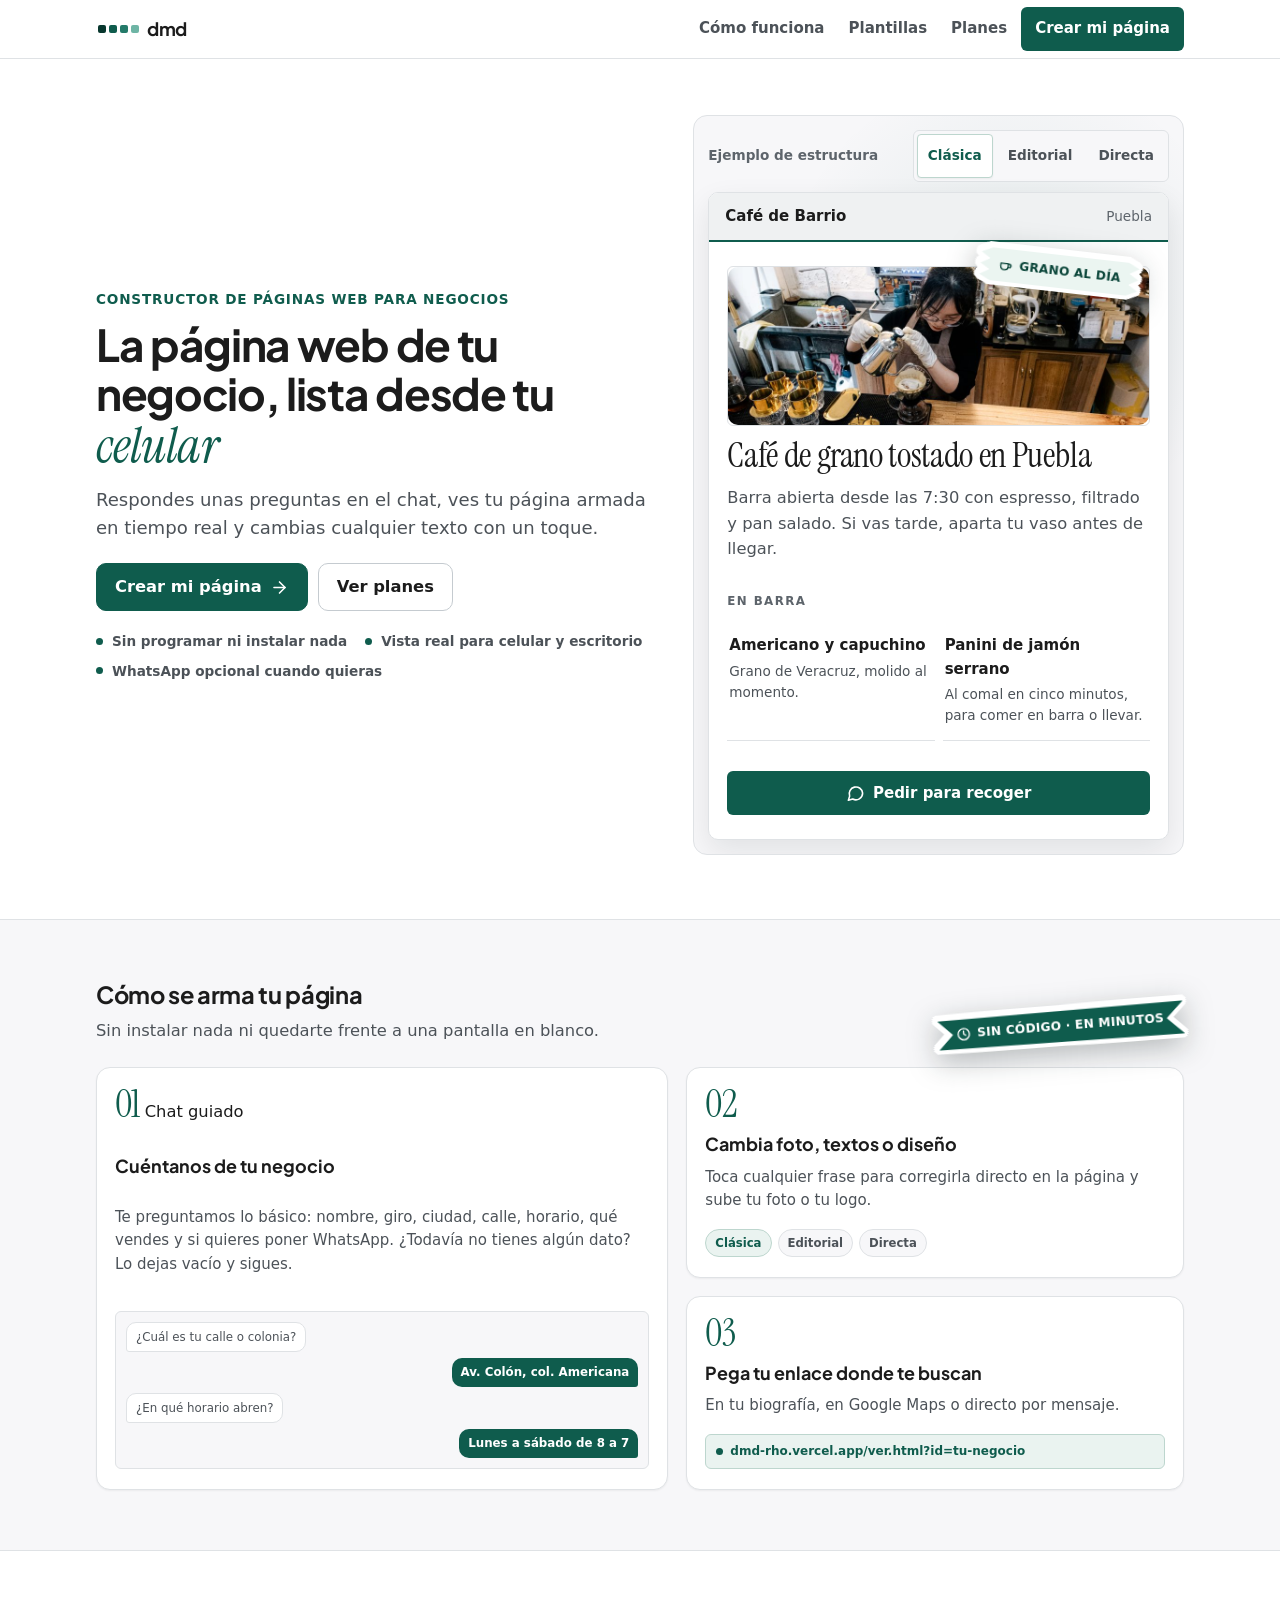
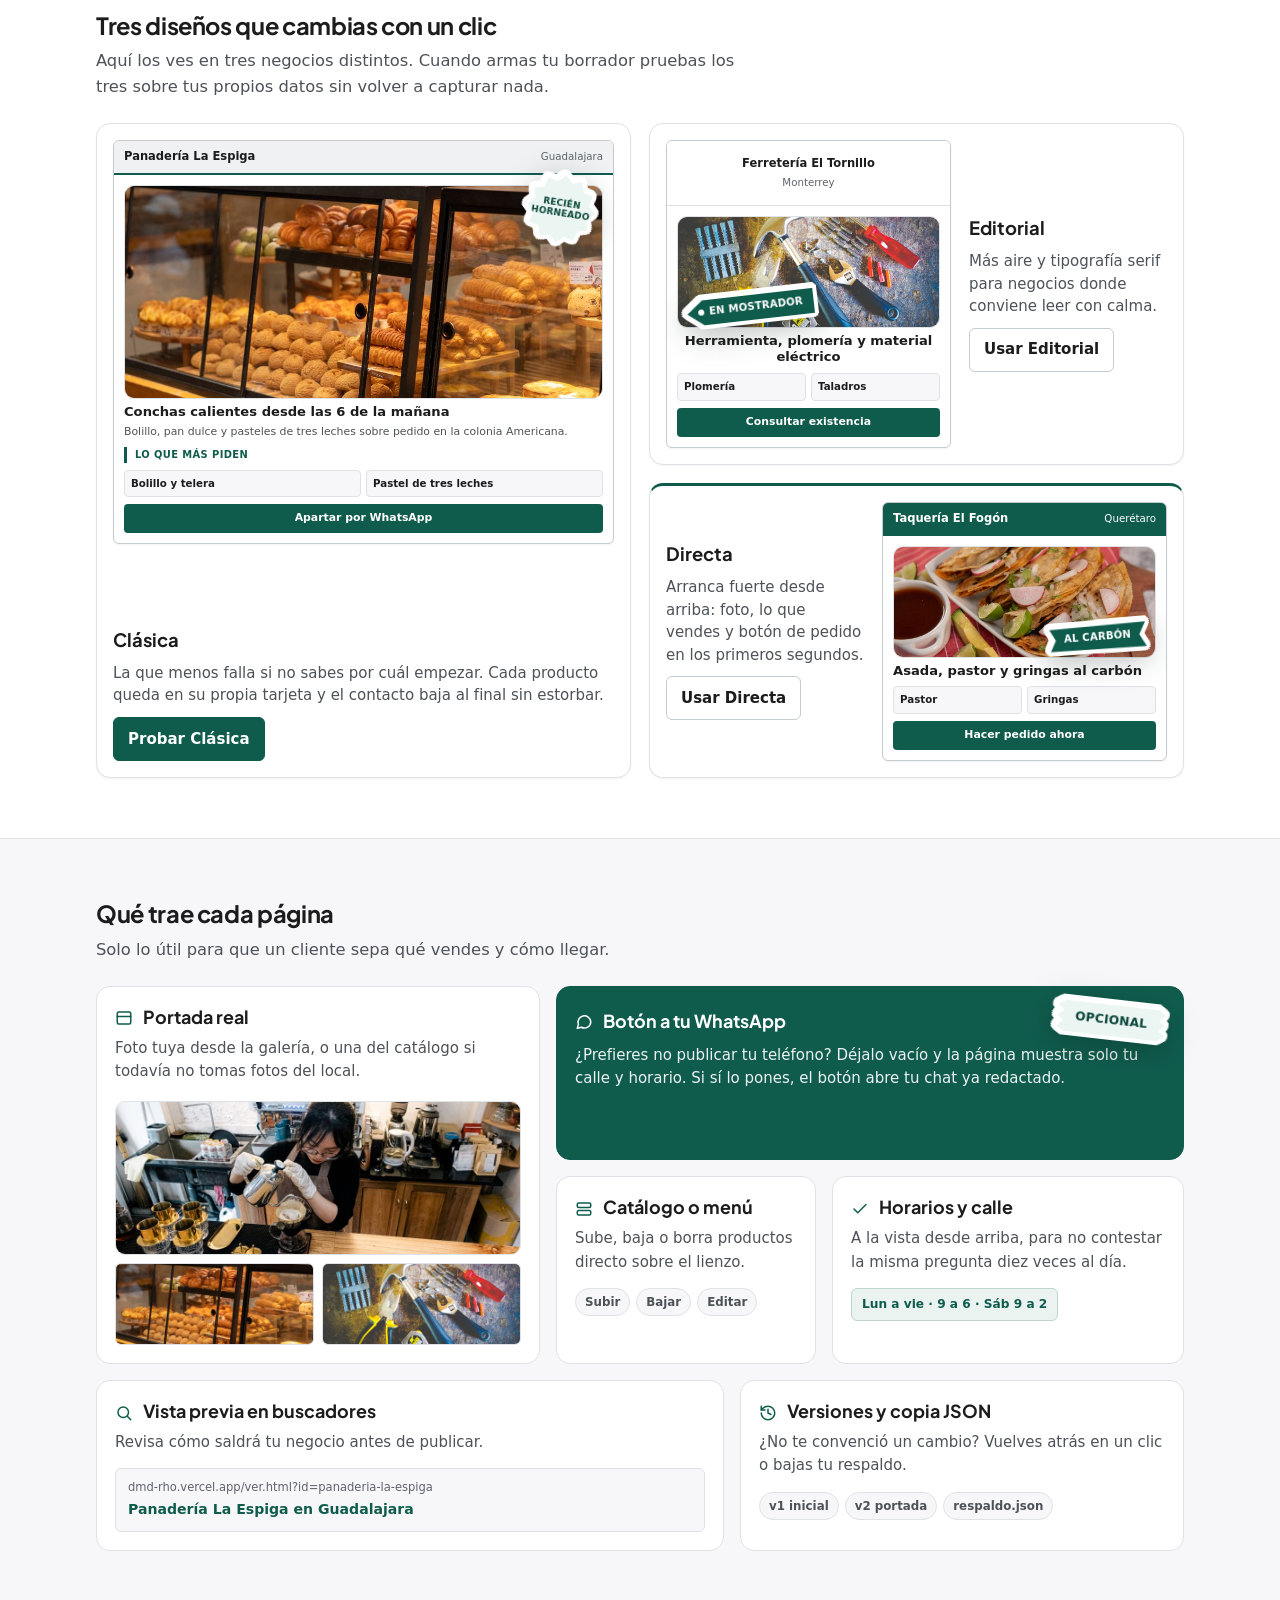
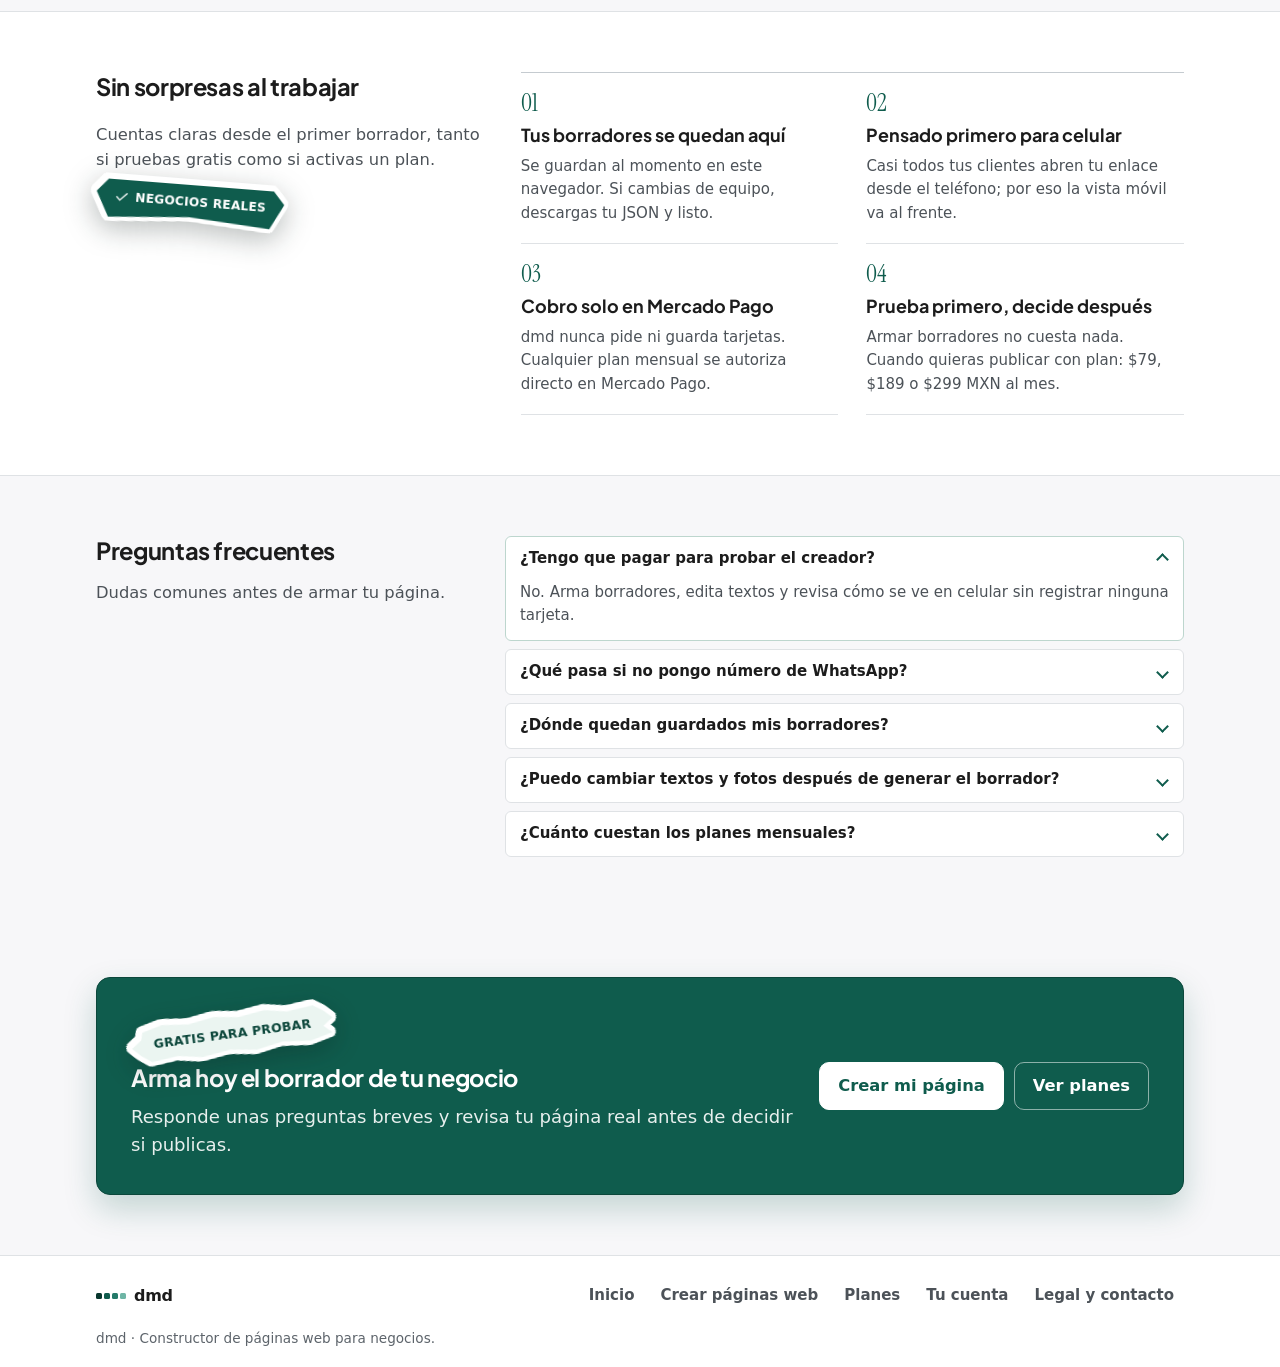
==== commit 722e5725: "Ajuste iOS/Android: fuentes del sistema por plataforma, viewport-fit=cover, safe-area insets y theme" ====
--- a/index.html
+++ b/index.html
@@ -2,13 +2,25 @@
 <html lang="es-MX">
 <head>
   <meta charset="UTF-8">
-  <meta name="viewport" content="width=device-width, initial-scale=1">
+  <meta name="viewport" content="width=device-width, initial-scale=1, viewport-fit=cover">
+  <meta name="theme-color" content="#0f5c4d">
   <meta name="color-scheme" content="light dark">
   <title>dmd | Constructor de páginas web para negocios</title>
   <meta name="description" content="Crea, edita y publica la página web de tu negocio desde tu celular o computadora. Plantillas limpias, vista previa real y contacto directo a WhatsApp.">
+  <script>
+    (function () {
+      var ua = navigator.userAgent || "";
+      var p = /iPad|iPhone|iPod/.test(ua) || (navigator.platform === "MacIntel" && navigator.maxTouchPoints > 1)
+        ? "ios"
+        : /Android/i.test(ua)
+          ? "android"
+          : "desktop";
+      document.documentElement.dataset.platform = p;
+    })();
+  </script>
   <link rel="preconnect" href="https://fonts.googleapis.com">
   <link rel="preconnect" href="https://fonts.gstatic.com" crossorigin>
-  <link href="https://fonts.googleapis.com/css2?family=Instrument+Serif:ital@0;1&family=Plus+Jakarta+Sans:wght@400;500;600;700;800&display=swap" rel="stylesheet">
+  <link href="https://fonts.googleapis.com/css2?family=Instrument+Serif:ital@0;1&family=Plus+Jakarta+Sans:wght@600;700;800&display=swap" rel="stylesheet">
   <link rel="stylesheet" href="styles.css">
 </head>
 <body class="landing-body">
--- a/styles.css
+++ b/styles.css
@@ -32,10 +32,19 @@
   --error-bg: #fcf4f4;
   --error-border: #e5c3c3;
 
-  /* Tipografía editorial y moderna con respaldo del sistema */
-  --font-sans: "Plus Jakarta Sans", system-ui, -apple-system, BlinkMacSystemFont, "Segoe UI", Roboto,
-    "Helvetica Neue", Arial, sans-serif;
+  /* Pila de fuentes por plataforma: cuerpo del sistema (San Francisco en iOS, Roboto en Android) */
+  --font-sans: -apple-system, BlinkMacSystemFont, "SF Pro Text", "Roboto", system-ui,
+    "Segoe UI", "Helvetica Neue", Arial, sans-serif;
+  --font-display: "Plus Jakarta Sans", -apple-system, BlinkMacSystemFont, "SF Pro Display",
+    "Roboto", system-ui, "Segoe UI", sans-serif;
   --font-editorial: "Instrument Serif", Georgia, "Times New Roman", serif;
+
+  /* Áreas seguras para notch, Dynamic Island, indicador de inicio y barra de gestos */
+  --safe-top: env(safe-area-inset-top, 0px);
+  --safe-right: env(safe-area-inset-right, 0px);
+  --safe-bottom: env(safe-area-inset-bottom, 0px);
+  --safe-left: env(safe-area-inset-left, 0px);
+  --bottom-nav-base-h: 63px;
 
   /* Escala fluida con clamp() */
   --text-xs: clamp(0.8rem, 0.78rem + 0.15vw, 0.85rem);
@@ -52,6 +61,20 @@
   --radius-lg: 14px;
   --container-max: 33rem;
   --touch-min: 44px;
+}
+
+@supports (-webkit-touch-callout: none) {
+  :root {
+    --font-sans: -apple-system, "SF Pro Text", system-ui, sans-serif;
+  }
+}
+
+html[data-platform="ios"] {
+  --font-sans: -apple-system, "SF Pro Text", system-ui, sans-serif;
+}
+
+html[data-platform="android"] {
+  --font-sans: "Roboto", system-ui, "Noto Sans", sans-serif;
 }
 
 @media (prefers-color-scheme: dark) {
@@ -124,6 +147,7 @@
 body {
   margin: 0;
   min-height: 100vh;
+  min-height: 100dvh;
   display: flex;
   flex-direction: column;
   font-family: var(--font-sans);
@@ -182,7 +206,8 @@
 }
 
 .skip-link:focus {
-  top: 12px;
+  top: calc(12px + var(--safe-top));
+  left: calc(16px + var(--safe-left));
 }
 
 .sr-only {
@@ -201,7 +226,8 @@
   width: 100%;
   max-width: var(--container-max);
   margin-inline: auto;
-  padding-inline: 16px;
+  padding-left: calc(16px + var(--safe-left));
+  padding-right: calc(16px + var(--safe-right));
 }
 
 /* ==========================================================================
@@ -252,6 +278,7 @@
   z-index: 30;
   background-color: var(--surface);
   border-bottom: 1px solid var(--border);
+  padding-top: var(--safe-top);
 }
 
 .header-inner {
@@ -272,6 +299,7 @@
   padding: 4px 6px 4px 2px;
   color: var(--ink);
   text-decoration: none;
+  font-family: var(--font-display);
   font-weight: 700;
   font-size: 1.14rem;
   letter-spacing: -0.025em;
@@ -326,12 +354,12 @@
 
 .section {
   margin-top: 38px;
-  scroll-margin-top: 74px;
+  scroll-margin-top: calc(74px + var(--safe-top));
 }
 
 #form-borrador,
 #contenido {
-  scroll-margin-top: 74px;
+  scroll-margin-top: calc(74px + var(--safe-top));
 }
 
 h1,
@@ -340,6 +368,7 @@
 h4 {
   margin: 0;
   color: var(--ink);
+  font-family: var(--font-display);
   font-weight: 700;
   overflow-wrap: break-word;
 }
@@ -1400,7 +1429,8 @@
   margin-top: auto;
   border-top: 1px solid var(--border);
   background-color: var(--surface);
-  padding-block: 18px;
+  padding-top: 18px;
+  padding-bottom: calc(18px + var(--safe-bottom));
 }
 
 .footer-inner {
@@ -1639,6 +1669,7 @@
 .app-shell {
   display: flex;
   min-height: 100vh;
+  min-height: 100dvh;
   width: 100%;
   position: relative;
 }
@@ -1673,7 +1704,10 @@
   display: flex;
   align-items: center;
   justify-content: space-between;
-  padding: 10px 14px;
+  padding-top: calc(10px + var(--safe-top));
+  padding-right: 14px;
+  padding-bottom: 10px;
+  padding-left: calc(14px + var(--safe-left));
   border-bottom: 1px solid var(--border);
 }
 
@@ -1682,13 +1716,13 @@
 }
 
 .sidebar-new-wrap {
-  padding: 12px 14px 8px;
+  padding: 12px 14px 8px calc(14px + var(--safe-left));
 }
 
 .sidebar-scroll {
   flex: 1;
   overflow-y: auto;
-  padding: 8px 14px 16px;
+  padding: 8px 14px 16px calc(14px + var(--safe-left));
   display: grid;
   gap: 18px;
   align-content: start;
@@ -1819,7 +1853,7 @@
 
 .sidebar-footer {
   border-top: 1px solid var(--border);
-  padding: 12px 14px;
+  padding: 12px 14px calc(12px + var(--safe-bottom)) calc(14px + var(--safe-left));
   display: grid;
   gap: 10px;
   background-color: var(--surface);
@@ -1877,6 +1911,7 @@
   display: flex;
   flex-direction: column;
   min-height: 100vh;
+  min-height: 100dvh;
 }
 
 .app-topbar {
@@ -2746,7 +2781,8 @@
 
 .published-main {
   flex: 1;
-  padding: 16px 12px 92px;
+  padding: calc(16px + var(--safe-top)) calc(12px + var(--safe-right)) calc(92px + var(--safe-bottom))
+    calc(12px + var(--safe-left));
 }
 
 .published-shell {
@@ -2766,7 +2802,7 @@
   z-index: 30;
   background-color: var(--surface);
   border-top: 1px solid var(--border);
-  padding: 8px 0;
+  padding: 8px 0 calc(8px + var(--safe-bottom));
 }
 
 .published-bar-inner {
@@ -2881,6 +2917,7 @@
     position: sticky;
     top: 0;
     height: 100vh;
+    height: 100dvh;
     width: 296px;
     transform: none;
     flex-shrink: 0;
@@ -4525,9 +4562,9 @@
 /* Toast flotante con Deshacer al borrar */
 .undo-toast {
   position: fixed;
-  left: 12px;
-  right: 12px;
-  bottom: 14px;
+  left: calc(12px + var(--safe-left));
+  right: calc(12px + var(--safe-right));
+  bottom: calc(14px + var(--safe-bottom));
   z-index: 80;
   display: flex;
   align-items: center;
@@ -4556,8 +4593,8 @@
 @media (min-width: 640px) {
   .undo-toast {
     left: auto;
-    right: 20px;
-    bottom: 20px;
+    right: calc(20px + var(--safe-right));
+    bottom: calc(20px + var(--safe-bottom));
     max-width: 460px;
   }
 }
@@ -4769,7 +4806,7 @@
 .published-footer {
   border-top: 1px solid var(--border);
   background-color: var(--surface);
-  padding: 14px 0 80px;
+  padding: 14px 0 calc(80px + var(--safe-bottom));
 }
 
 .published-footer-inner {
@@ -5821,11 +5858,12 @@
 
 .app-shell {
   min-height: 100vh;
+  min-height: 100dvh;
 }
 
 .app-main {
   min-width: 0;
-  padding-bottom: 68px;
+  padding-bottom: calc(var(--bottom-nav-base-h) + 6px + var(--safe-bottom));
 }
 
 .app-topbar {
@@ -5833,8 +5871,11 @@
   top: 0;
   z-index: 40;
   flex-wrap: nowrap;
-  min-height: 58px;
-  padding: 6px 8px;
+  min-height: calc(58px + var(--safe-top));
+  padding-top: calc(6px + var(--safe-top));
+  padding-right: calc(8px + var(--safe-right));
+  padding-bottom: 6px;
+  padding-left: calc(8px + var(--safe-left));
   gap: 6px;
   background-color: var(--surface);
   border-bottom: 1px solid var(--border);
@@ -5852,6 +5893,7 @@
   align-items: center;
   gap: 6px;
   padding: 2px 2px;
+  font-family: var(--font-display);
   font-size: 0.94rem;
   font-weight: 800;
   letter-spacing: 0.02em;
@@ -5894,7 +5936,10 @@
 
 @media (min-width: 480px) {
   .app-topbar {
-    padding: 6px 12px;
+    padding-top: calc(6px + var(--safe-top));
+    padding-right: calc(12px + var(--safe-right));
+    padding-bottom: 6px;
+    padding-left: calc(12px + var(--safe-left));
     gap: 10px;
   }
 
@@ -5905,7 +5950,7 @@
 }
 
 .sidebar-search-wrap {
-  padding: 0 12px 8px;
+  padding: 0 12px 8px calc(12px + var(--safe-left));
 }
 
 .sidebar-search-input {
@@ -5928,7 +5973,7 @@
 .sidebar-views-nav {
   display: grid;
   gap: 4px;
-  padding: 0 12px 10px;
+  padding: 0 12px 10px calc(12px + var(--safe-left));
   border-bottom: 1px solid var(--border);
 }
 
@@ -5962,7 +6007,7 @@
 }
 
 .sidebar-new-wrap {
-  padding: 10px 12px 6px;
+  padding: 10px 12px 6px calc(12px + var(--safe-left));
 }
 
 @media (min-width: 960px) {
@@ -5987,7 +6032,7 @@
 
 /* Chat en burbujas claras: usuario derecha verde #0f5c4d, asistente izquierda neutro */
 .chat-thread {
-  padding: 16px 12px 24px;
+  padding: 16px calc(12px + var(--safe-right)) 24px calc(12px + var(--safe-left));
   gap: 14px;
 }
 
@@ -6054,9 +6099,9 @@
 
 .chat-composer-shell {
   position: sticky;
-  bottom: 62px;
+  bottom: calc(var(--bottom-nav-base-h) + var(--safe-bottom));
   z-index: 20;
-  padding: 8px 12px 10px;
+  padding: 8px calc(12px + var(--safe-right)) 10px calc(12px + var(--safe-left));
   background-color: var(--surface);
   border-top: 1px solid var(--border);
 }
@@ -6076,8 +6121,12 @@
   display: grid;
   grid-template-columns: repeat(5, minmax(0, 1fr));
   align-items: center;
-  height: 62px;
-  padding: 4px 4px;
+  min-height: calc(var(--bottom-nav-base-h) + var(--safe-bottom));
+  height: auto;
+  padding-top: 4px;
+  padding-right: calc(4px + var(--safe-right));
+  padding-bottom: calc(4px + var(--safe-bottom));
+  padding-left: calc(4px + var(--safe-left));
   background-color: var(--surface);
   border-top: 1px solid var(--border);
   box-shadow: 0 -2px 12px rgba(15, 28, 24, 0.06);
@@ -6141,7 +6190,7 @@
 }
 
 .undo-toast {
-  bottom: 74px;
+  bottom: calc(var(--bottom-nav-base-h) + 12px + var(--safe-bottom));
 }
 
 /* Subvistas (Feed, Archivos, Ideas, Suscripción, Biblioteca) */
@@ -6149,7 +6198,7 @@
   width: 100%;
   max-width: 68rem;
   margin-inline: auto;
-  padding: 18px 14px 28px;
+  padding: 18px calc(14px + var(--safe-right)) 28px calc(14px + var(--safe-left));
 }
 
 .subview-inner {
@@ -6439,7 +6488,8 @@
   background-color: rgba(10, 20, 17, 0.65);
   display: grid;
   place-items: center;
-  padding: 16px;
+  padding: calc(16px + var(--safe-top)) calc(16px + var(--safe-right)) calc(16px + var(--safe-bottom))
+    calc(16px + var(--safe-left));
 }
 
 .media-modal-backdrop[hidden] {
@@ -6661,14 +6711,14 @@
 }
 
 .sticker-pos-bl {
-  bottom: -10px;
+  bottom: 8px;
   left: 10px;
   top: auto;
   right: auto;
 }
 
 .sticker-pos-br {
-  bottom: -10px;
+  bottom: 8px;
   right: 10px;
   top: auto;
   left: auto;
@@ -6804,8 +6854,26 @@
 }
 
 /* Escala proporcional dentro de miniaturas de plantilla */
+.tpl-mini-photo-wrap {
+  width: 100%;
+}
+
+.tpl-mini-photo {
+  width: 100%;
+}
+
 .sticker-mini-scale .sticker-cutout {
   font-size: 0.63rem;
+}
+
+.sticker-mini-scale.sticker-pos-bl,
+.sticker-mini-scale.sticker-pos-br {
+  bottom: 8px;
+}
+
+.sticker-mini-scale.sticker-pos-tr {
+  top: -10px;
+  right: 8px;
 }
 
 .sticker-mini-scale .sticker-shape-seal {
@@ -6945,5 +7013,418 @@
   }
 }
 
-
-
+/* ==========================================================================
+   Sistemas visuales completos por giro (tipografía, ritmo, radios, sombras
+   y componentes con nombre, todos con único color principal #0f5c4d)
+   ========================================================================== */
+
+/* 1) PANADERÍA: Carta editorial cálida (base 8 px, serif, renglones punteados) */
+.biz-giro-panaderia .biz-body,
+.biz-giro-panaderia .preview-body {
+  gap: 28px;
+  padding: 22px 18px;
+}
+
+.biz-giro-panaderia .biz-title,
+.biz-giro-panaderia .preview-title {
+  font-family: var(--font-editorial);
+  font-size: clamp(1.72rem, 1.45rem + 1.25vw, 2.3rem);
+  font-weight: 400;
+  line-height: 1.08;
+  letter-spacing: -0.015em;
+}
+
+.biz-giro-panaderia .biz-intro,
+.biz-giro-panaderia .preview-intro {
+  font-size: 0.98rem;
+  line-height: 1.64;
+}
+
+.biz-giro-panaderia .biz-cover-img,
+.biz-giro-panaderia .preview-cover-img {
+  border-radius: 16px;
+  box-shadow: 0 10px 24px rgba(15, 28, 24, 0.12);
+}
+
+.biz-giro-panaderia .biz-services-grid,
+.biz-giro-panaderia .preview-services {
+  display: grid;
+  grid-template-columns: minmax(0, 1fr);
+  gap: 6px;
+}
+
+.biz-giro-panaderia .biz-service-card,
+.biz-giro-panaderia .preview-service-item {
+  background-color: transparent;
+  border: 0;
+  border-bottom: 1px dashed var(--border-strong);
+  border-left: 2px solid var(--accent-border);
+  border-radius: 0;
+  padding: 12px 14px;
+  box-shadow: none;
+}
+
+.biz-giro-panaderia .biz-cta-btn,
+.biz-giro-panaderia .preview-cta-box .btn-primary {
+  border-radius: 999px;
+}
+
+.biz-giro-panaderia .biz-location-card {
+  border-radius: 14px;
+  padding: 16px;
+  background-color: var(--accent-soft);
+  border: 1px solid var(--accent-border);
+}
+
+/* 2) FERRETERÍA y TALLER: Catálogo técnico utilitario (base 4 px, radios 4 px, numerado) */
+.biz-giro-ferreteria .biz-body,
+.biz-giro-taller .biz-body,
+.biz-giro-ferreteria .preview-body,
+.biz-giro-taller .preview-body {
+  gap: 18px;
+  padding: 16px 14px;
+}
+
+.biz-giro-ferreteria .biz-title,
+.biz-giro-ferreteria .preview-title {
+  font-family: var(--font-display);
+  font-size: clamp(1.42rem, 1.22rem + 0.85vw, 1.88rem);
+  font-weight: 800;
+  line-height: 1.14;
+  letter-spacing: -0.025em;
+}
+
+.biz-giro-taller .biz-title,
+.biz-giro-taller .preview-title {
+  font-family: var(--font-display);
+  font-size: clamp(1.44rem, 1.24rem + 0.85vw, 1.9rem);
+  font-weight: 700;
+  line-height: 1.16;
+  letter-spacing: -0.02em;
+}
+
+.biz-giro-ferreteria .biz-section-title,
+.biz-giro-taller .biz-section-title,
+.biz-giro-ferreteria .preview-block-title,
+.biz-giro-taller .preview-block-title {
+  font-size: 0.77rem;
+  font-weight: 800;
+  text-transform: uppercase;
+  letter-spacing: 0.09em;
+  color: var(--accent-ink);
+}
+
+.biz-giro-ferreteria .biz-cover-img,
+.biz-giro-taller .biz-cover-img,
+.biz-giro-ferreteria .preview-cover-img,
+.biz-giro-taller .preview-cover-img {
+  border-radius: 4px;
+  box-shadow: none;
+  border: 1px solid var(--border-strong);
+}
+
+.biz-giro-ferreteria .biz-services-grid,
+.biz-giro-taller .biz-services-grid,
+.biz-giro-ferreteria .preview-services,
+.biz-giro-taller .preview-services {
+  counter-reset: biz-cat-idx;
+  gap: 10px;
+}
+
+.biz-giro-ferreteria .biz-service-card,
+.biz-giro-taller .biz-service-card,
+.biz-giro-ferreteria .preview-service-item,
+.biz-giro-taller .preview-service-item {
+  counter-increment: biz-cat-idx;
+  border-radius: 4px;
+  border: 1px solid var(--border);
+  border-top: 2px solid #0f5c4d;
+  background-color: var(--surface-subtle);
+  padding: 12px;
+  box-shadow: none;
+}
+
+.biz-giro-ferreteria .preview-service-title::before,
+.biz-giro-taller .preview-service-title::before {
+  content: "0" counter(biz-cat-idx) " ";
+  display: inline-block;
+  margin-right: 6px;
+  color: var(--accent-ink);
+  font-size: 0.72rem;
+  font-weight: 800;
+  letter-spacing: 0.04em;
+}
+
+.biz-giro-ferreteria .biz-cta-btn,
+.biz-giro-taller .biz-cta-btn,
+.biz-giro-ferreteria .preview-cta-box .btn-primary,
+.biz-giro-taller .preview-cta-box .btn-primary {
+  border-radius: 4px;
+  letter-spacing: 0.02em;
+}
+
+.biz-giro-ferreteria .biz-location-card,
+.biz-giro-taller .biz-location-card {
+  border-radius: 4px;
+  border: 1px solid var(--border);
+  border-left: 4px solid #0f5c4d;
+  background-color: var(--surface-subtle);
+}
+
+@media (min-width: 600px) {
+  .biz-desktop-layout.biz-giro-ferreteria .biz-services-grid,
+  .biz-desktop-layout.biz-giro-taller .biz-services-grid,
+  .biz-is-live-preview.biz-giro-ferreteria .biz-services-grid,
+  .biz-is-live-preview.biz-giro-taller .biz-services-grid {
+    grid-template-columns: repeat(2, minmax(0, 1fr));
+  }
+}
+
+/* 3) TAQUERÍA y COMIDA: Tablero ágil de órdenes (base 6 px, display 800, barra verde izquierda) */
+.biz-giro-taqueria .biz-body,
+.biz-giro-comida .biz-body,
+.biz-giro-taqueria .preview-body,
+.biz-giro-comida .preview-body {
+  gap: 20px;
+  padding: 18px 14px;
+}
+
+.biz-giro-taqueria .biz-title,
+.biz-giro-taqueria .preview-title {
+  font-family: var(--font-display);
+  font-size: clamp(1.58rem, 1.32rem + 1.05vw, 2.1rem);
+  font-weight: 800;
+  line-height: 1.06;
+  letter-spacing: -0.03em;
+}
+
+.biz-giro-comida .biz-title,
+.biz-giro-comida .preview-title {
+  font-family: var(--font-display);
+  font-size: clamp(1.56rem, 1.32rem + 1vw, 2.04rem);
+  font-weight: 800;
+  line-height: 1.12;
+  letter-spacing: -0.02em;
+}
+
+.biz-giro-taqueria .biz-section-title,
+.biz-giro-comida .biz-section-title,
+.biz-giro-taqueria .preview-block-title,
+.biz-giro-comida .preview-block-title {
+  text-transform: uppercase;
+  font-size: 0.82rem;
+  font-weight: 800;
+  letter-spacing: 0.07em;
+  color: var(--accent-ink);
+}
+
+.biz-giro-taqueria .biz-cover-img,
+.biz-giro-comida .biz-cover-img,
+.biz-giro-taqueria .preview-cover-img,
+.biz-giro-comida .preview-cover-img {
+  border-radius: 10px;
+  box-shadow: 0 8px 18px rgba(15, 28, 24, 0.14);
+}
+
+.biz-giro-taqueria .biz-service-card,
+.biz-giro-comida .biz-service-card,
+.biz-giro-taqueria .preview-service-item,
+.biz-giro-comida .preview-service-item {
+  border-radius: 8px;
+  border: 1px solid var(--border);
+  border-left: 4px solid #0f5c4d;
+  padding: 12px 14px;
+  box-shadow: 0 3px 10px rgba(15, 28, 24, 0.06);
+}
+
+.biz-giro-taqueria .biz-location-card,
+.biz-giro-comida .biz-location-card {
+  border-radius: 10px;
+  border: 2px solid #0f5c4d;
+  background-color: var(--surface);
+  box-shadow: 0 4px 12px rgba(15, 92, 77, 0.1);
+}
+
+/* 4) CAFETERÍA: Galería minimalista de barra (base 8 px, mucho aire, sombra solo en foto) */
+.biz-giro-cafeteria .biz-body,
+.biz-giro-cafeteria .preview-body {
+  gap: 30px;
+  padding: 24px 18px;
+}
+
+.biz-giro-cafeteria .biz-title,
+.biz-giro-cafeteria .preview-title {
+  font-family: var(--font-editorial);
+  font-size: clamp(1.66rem, 1.4rem + 1.1vw, 2.18rem);
+  font-weight: 400;
+  line-height: 1.12;
+  letter-spacing: -0.01em;
+}
+
+.biz-giro-cafeteria .biz-section-title,
+.biz-giro-cafeteria .preview-block-title {
+  font-size: 0.74rem;
+  font-weight: 700;
+  text-transform: uppercase;
+  letter-spacing: 0.12em;
+  color: var(--ink-muted);
+  border-left: 0;
+  padding-left: 0;
+}
+
+.biz-giro-cafeteria .biz-cover-img,
+.biz-giro-cafeteria .preview-cover-img {
+  border-radius: 14px;
+  box-shadow: 0 14px 28px rgba(15, 28, 24, 0.14);
+}
+
+.biz-giro-cafeteria .biz-service-card,
+.biz-giro-cafeteria .preview-service-item {
+  background-color: transparent;
+  border: 0;
+  border-bottom: 1px solid var(--border);
+  border-radius: 0;
+  padding: 14px 2px;
+  box-shadow: none;
+}
+
+.biz-giro-cafeteria .biz-cta-btn,
+.biz-giro-cafeteria .preview-cta-box .btn-primary {
+  border-radius: 999px;
+}
+
+/* 5) SALUD Y BELLEZA: Cabina serena (serif suave, radios 16-20 px, punto verde) */
+.biz-giro-salud .biz-body,
+.biz-giro-salud .preview-body {
+  gap: 28px;
+  padding: 24px 18px;
+}
+
+.biz-giro-salud .biz-title,
+.biz-giro-salud .preview-title {
+  font-family: var(--font-editorial);
+  font-size: clamp(1.64rem, 1.38rem + 1vw, 2.12rem);
+  font-weight: 400;
+  line-height: 1.14;
+}
+
+.biz-giro-salud .biz-cover-img,
+.biz-giro-salud .preview-cover-img {
+  border-radius: 20px;
+  box-shadow: 0 10px 24px rgba(15, 28, 24, 0.09);
+}
+
+.biz-giro-salud .biz-service-card,
+.biz-giro-salud .preview-service-item {
+  border-radius: 14px;
+  padding: 16px;
+  border: 1px solid var(--border);
+  box-shadow: 0 2px 8px rgba(15, 28, 24, 0.04);
+}
+
+.biz-giro-salud .biz-service-title::before,
+.biz-giro-salud .preview-service-title::before {
+  content: "";
+  display: inline-block;
+  width: 7px;
+  height: 7px;
+  border-radius: 50%;
+  background-color: #0f5c4d;
+  margin-right: 8px;
+  vertical-align: middle;
+}
+
+.biz-giro-salud .biz-cta-btn,
+.biz-giro-salud .preview-cta-box .btn-primary {
+  border-radius: 999px;
+}
+
+.biz-giro-salud .biz-location-card {
+  border-radius: 16px;
+  text-align: center;
+  background-color: var(--accent-soft);
+  border-color: var(--accent-border);
+}
+
+/* 6) TIENDA: Anaquel de catálogo ordenado (base 6 px, radios 10 px, 2 col en ancho) */
+.biz-giro-tienda .biz-body,
+.biz-giro-tienda .preview-body {
+  gap: 22px;
+  padding: 18px 16px;
+}
+
+.biz-giro-tienda .biz-service-card,
+.biz-giro-tienda .preview-service-item {
+  border-radius: 10px;
+  padding: 14px;
+  border: 1px solid var(--border-strong);
+  box-shadow: 0 2px 6px rgba(15, 28, 24, 0.04);
+}
+
+@media (min-width: 600px) {
+  .biz-desktop-layout.biz-giro-tienda .biz-services-grid,
+  .biz-is-live-preview.biz-giro-tienda .biz-services-grid {
+    grid-template-columns: repeat(2, minmax(0, 1fr));
+  }
+}
+
+/* 7) SERVICIOS: Ejecutivo estructurado (base 8 px, radios 8 px, filete verde izquierdo) */
+.biz-giro-servicios .biz-body,
+.biz-giro-servicios .preview-body {
+  gap: 26px;
+  padding: 22px 18px;
+}
+
+.biz-giro-servicios .biz-title,
+.biz-giro-servicios .preview-title {
+  font-size: clamp(1.5rem, 1.3rem + 0.9vw, 1.98rem);
+  font-weight: 700;
+  line-height: 1.18;
+  letter-spacing: -0.025em;
+}
+
+.biz-giro-servicios .biz-cover-img,
+.biz-giro-servicios .preview-cover-img {
+  border-radius: 8px;
+}
+
+.biz-giro-servicios .biz-service-card,
+.biz-giro-servicios .preview-service-item {
+  border-radius: 8px;
+  border: 1px solid var(--border);
+  border-left: 2px solid #0f5c4d;
+  padding: 16px;
+  box-shadow: none;
+}
+
+.biz-giro-servicios .biz-cta-btn,
+.biz-giro-servicios .preview-cta-box .btn-primary {
+  border-radius: 8px;
+}
+
+@media (prefers-color-scheme: dark) {
+  .biz-giro-ferreteria .biz-service-card,
+  .biz-giro-taller .biz-service-card,
+  .biz-giro-ferreteria .preview-service-item,
+  .biz-giro-taller .preview-service-item {
+    border-top-color: #7cd5bf;
+  }
+
+  .biz-giro-taqueria .biz-service-card,
+  .biz-giro-comida .biz-service-card,
+  .biz-giro-taqueria .preview-service-item,
+  .biz-giro-comida .preview-service-item,
+  .biz-giro-servicios .biz-service-card,
+  .biz-giro-servicios .preview-service-item {
+    border-left-color: #7cd5bf;
+  }
+
+  .biz-giro-salud .biz-service-title::before,
+  .biz-giro-salud .preview-service-title::before {
+    background-color: #7cd5bf;
+  }
+}
+
+
+
+
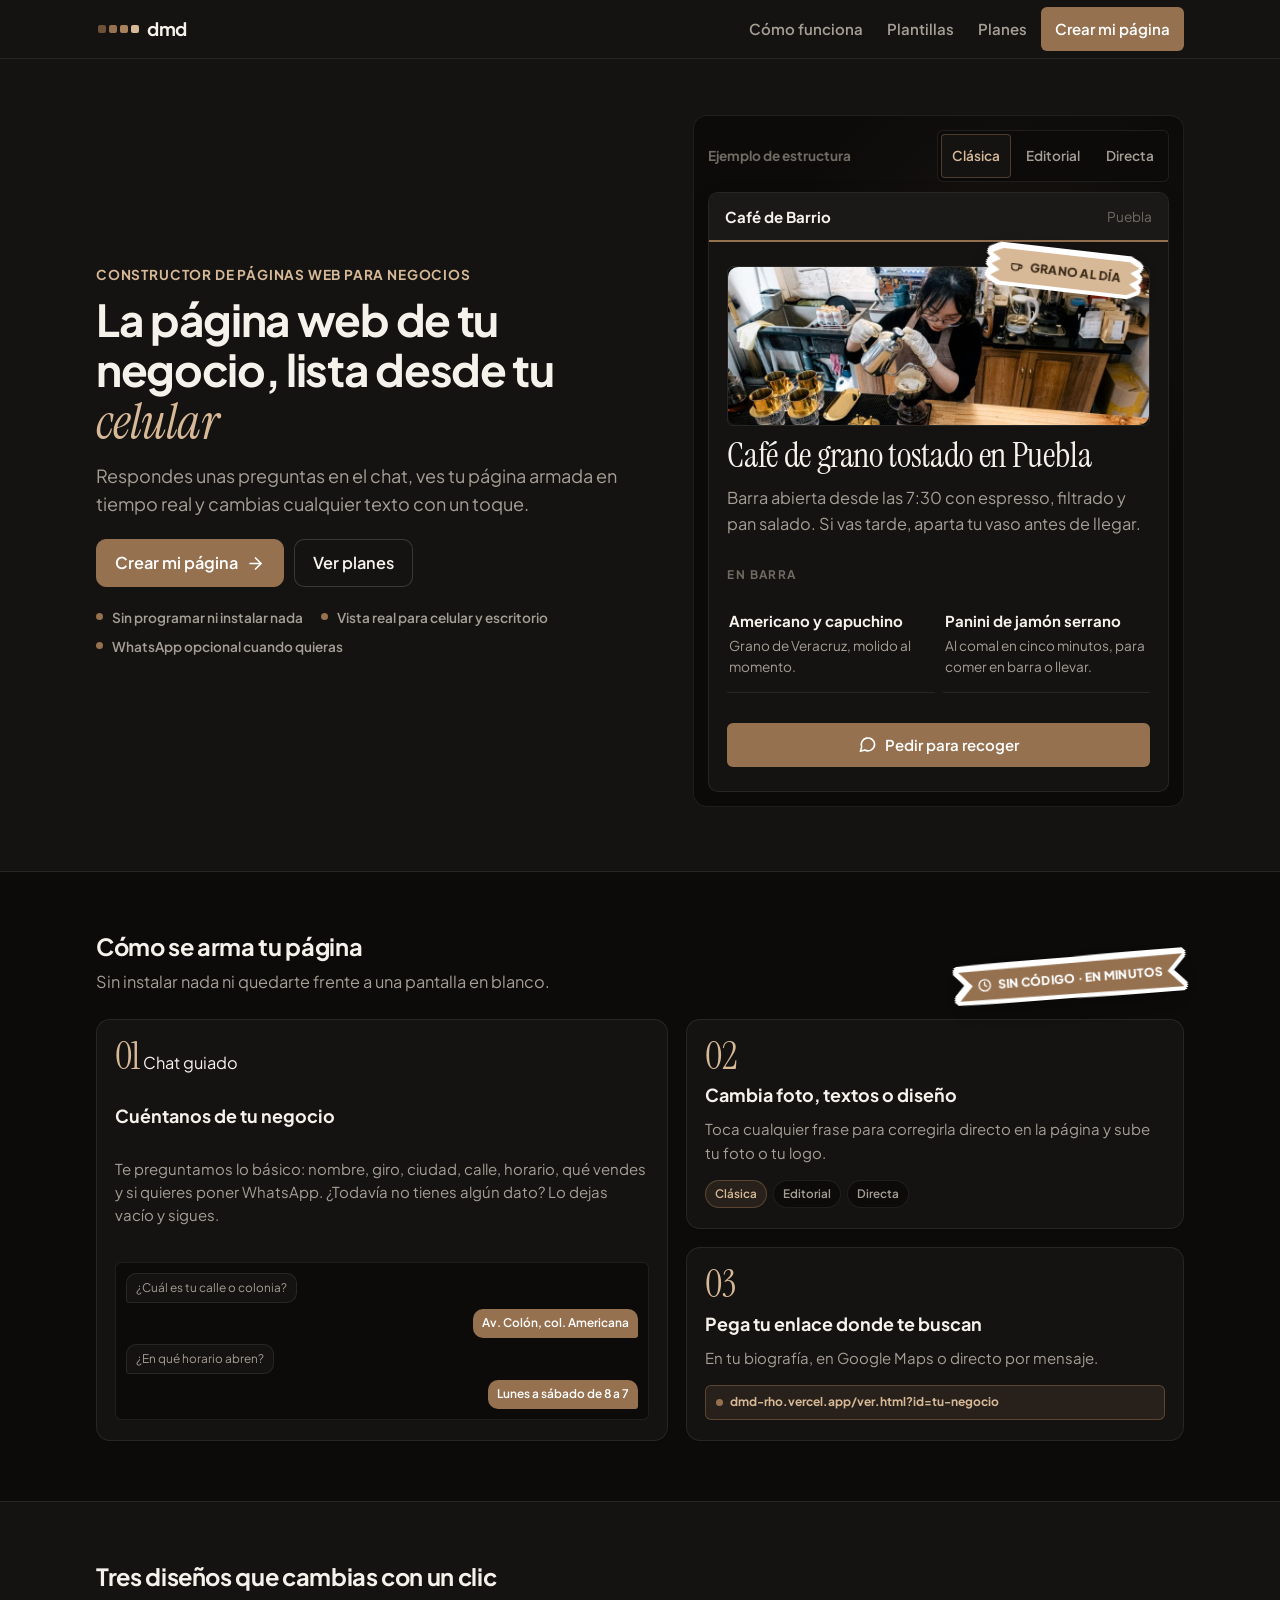
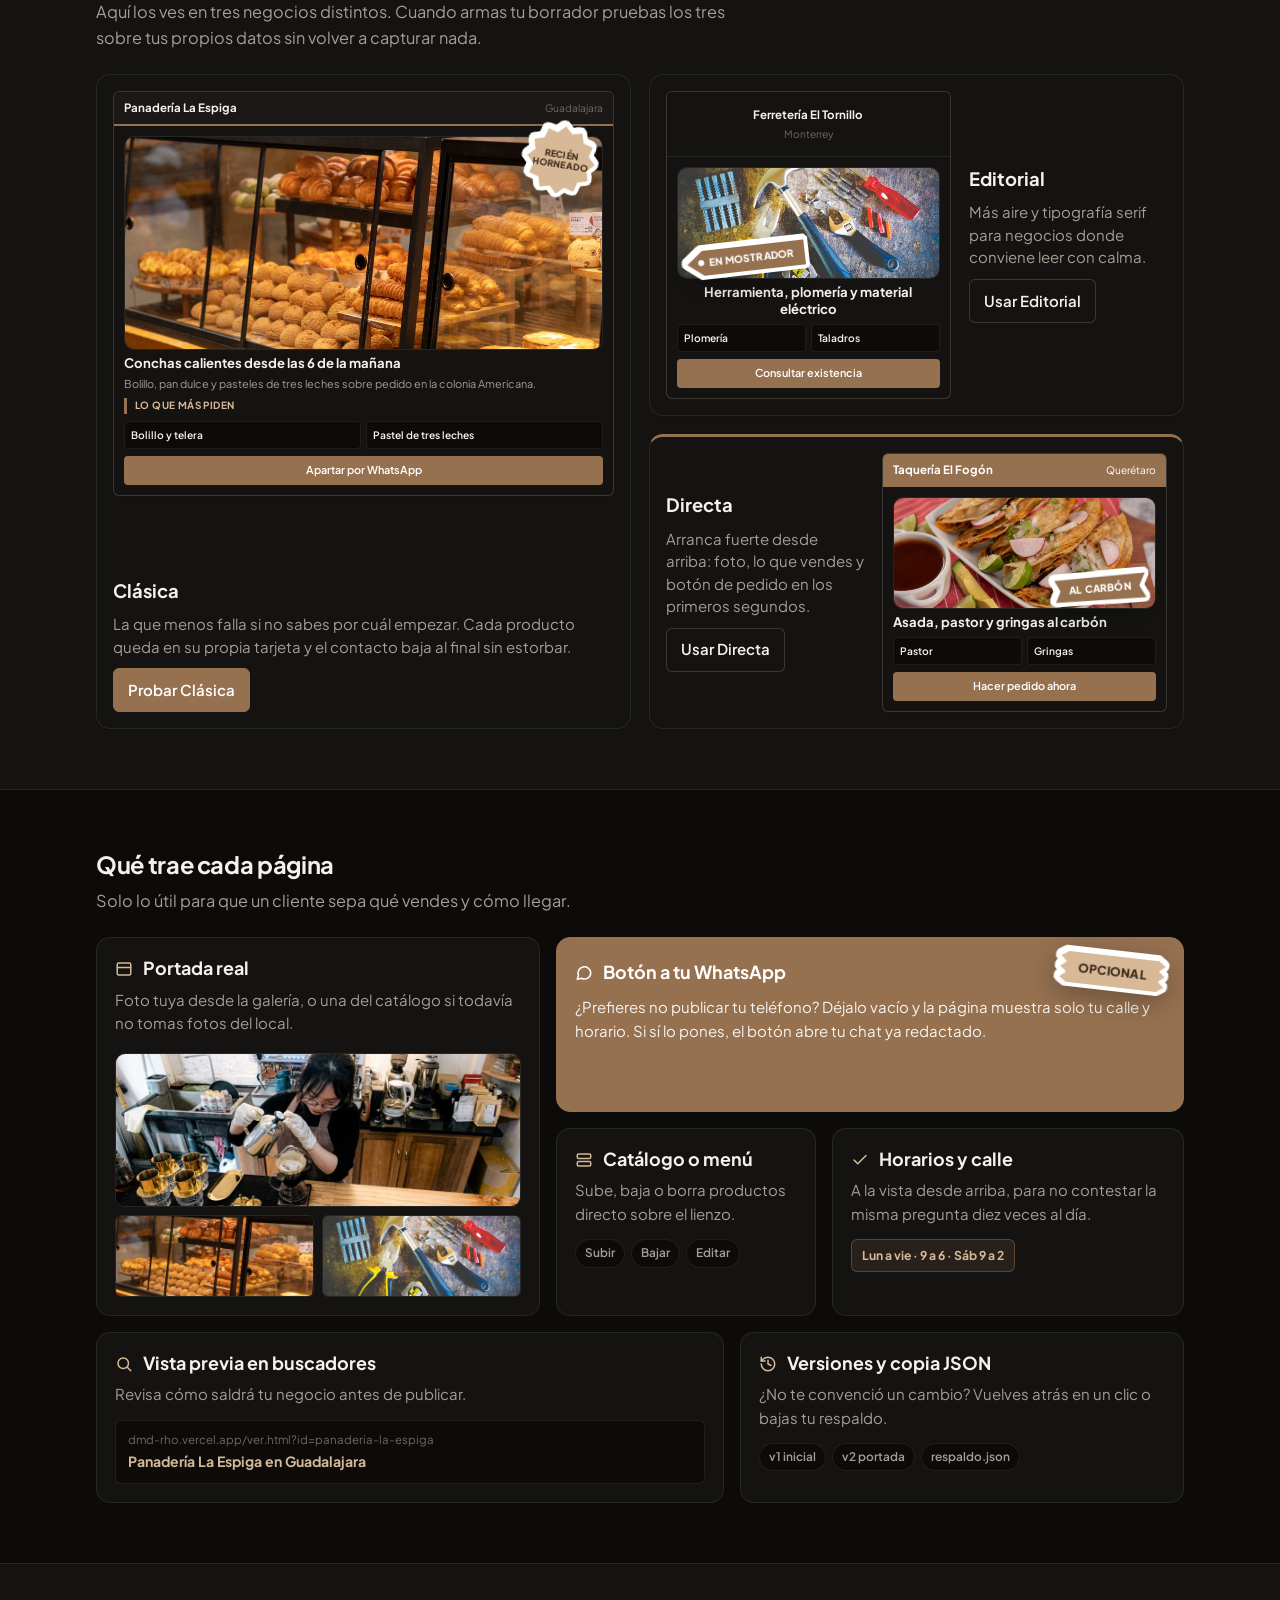
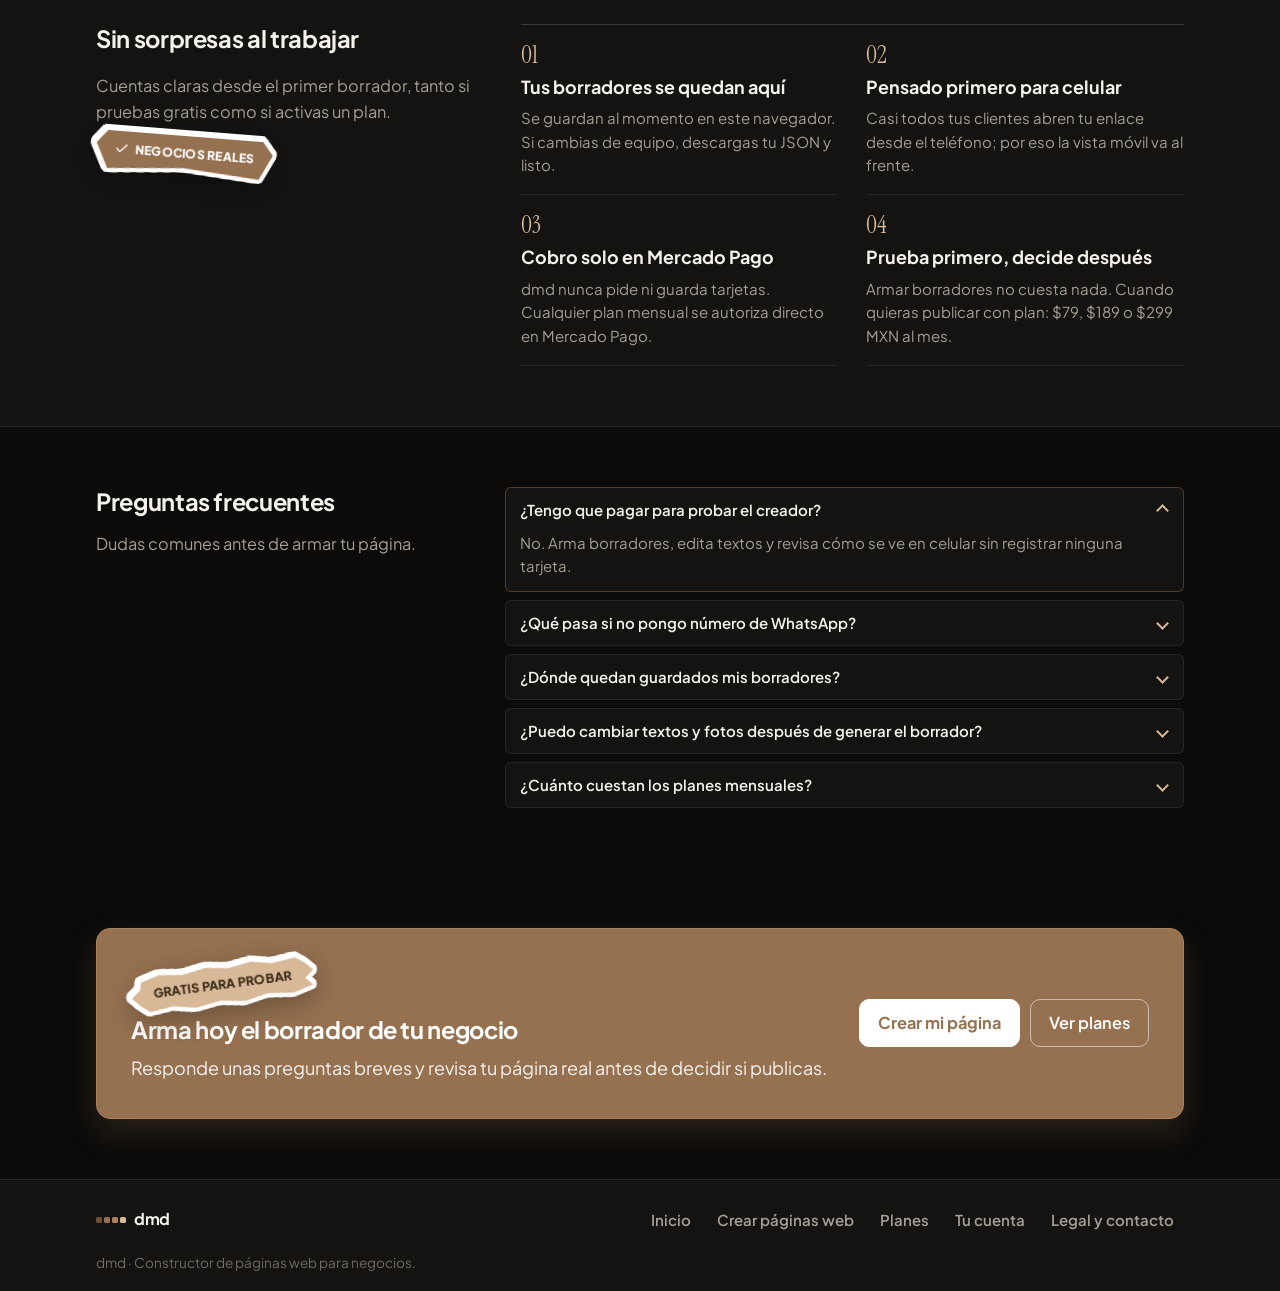
==== commit 6b2d4e4c: "Aplicar paleta de colores de BESO a la app de DMD" ====
--- a/index.html
+++ b/index.html
@@ -3,8 +3,8 @@
 <head>
   <meta charset="UTF-8">
   <meta name="viewport" content="width=device-width, initial-scale=1, viewport-fit=cover">
-  <meta name="theme-color" content="#0f5c4d">
-  <meta name="color-scheme" content="light dark">
+  <meta name="theme-color" content="#0c0b0a">
+  <meta name="color-scheme" content="dark">
   <title>dmd | Constructor de páginas web para negocios</title>
   <meta name="description" content="Crea, edita y publica la página web de tu negocio desde tu celular o computadora. Plantillas limpias, vista previa real y contacto directo a WhatsApp.">
   <script>
--- a/styles.css
+++ b/styles.css
@@ -1,39 +1,39 @@
 /* ==========================================================================
    dmd - Hoja de estilos mobile-first (360-390 px primero)
-   Paleta sobria: verde profesional único (#0f5c4d), blanco, grises y tinta oscura.
+   Paleta BESO: fondo oscuro #0c0b0a, superficies cálidas, texto claro #f5f1eb y acento bronce #967150.
    Los 4 colores de la marca solo se usan dentro de los 4 cuadrados del logo.
    ========================================================================== */
 
 :root {
-  color-scheme: light dark;
-
-  /* Superficies claras y neutros */
-  --bg: #f7f7f9;
-  --surface: #ffffff;
-  --surface-subtle: #eff1f2;
-  --ink: #1c1c1c;
-  --ink-secondary: #4c5258;
-  --ink-muted: #5d646b;
-  --border: #dfe2e5;
-  --border-strong: #c5cbd0;
-
-  /* Color principal único: verde profundo y sobrio (7.9:1 con blanco) */
-  --accent: #0f5c4d;
-  --accent-ink: #0f5c4d;
-  --accent-ink-hover: #0b473b;
-  --accent-hover: #0b473b;
-  --accent-active: #08372e;
-  --accent-soft: #eaf3f0;
-  --accent-border: #bdd6ce;
+  color-scheme: dark;
+
+  /* Superficies oscuras BESO */
+  --bg: #0c0b0a;
+  --surface: #141311;
+  --surface-subtle: #1b1917;
+  --ink: #f5f1eb;
+  --ink-secondary: #a59e95;
+  --ink-muted: #706a62;
+  --border: rgba(255, 248, 240, 0.08);
+  --border-strong: rgba(255, 248, 240, 0.16);
+
+  /* Color principal único: bronce BESO #967150; texto de acento #d7b998 */
+  --accent: #967150;
+  --accent-ink: #d7b998;
+  --accent-ink-hover: #e8cdb2;
+  --accent-hover: #aa815d;
+  --accent-active: #6e5238;
+  --accent-soft: rgba(150, 113, 80, 0.16);
+  --accent-border: rgba(150, 113, 80, 0.45);
   --on-accent: #ffffff;
 
   /* Error de formulario discreto y legible */
-  --error-ink: #8f1d1d;
-  --error-bg: #fcf4f4;
-  --error-border: #e5c3c3;
+  --error-ink: #f0a8a8;
+  --error-bg: #2a1512;
+  --error-border: #5c2b24;
 
   /* Pila de fuentes por plataforma: cuerpo del sistema (San Francisco en iOS, Roboto en Android) */
-  --font-sans: -apple-system, BlinkMacSystemFont, "SF Pro Text", "Roboto", system-ui,
+  --font-sans: "Plus Jakarta Sans", -apple-system, BlinkMacSystemFont, "SF Pro Text", "Roboto", system-ui,
     "Segoe UI", "Helvetica Neue", Arial, sans-serif;
   --font-display: "Plus Jakarta Sans", -apple-system, BlinkMacSystemFont, "SF Pro Display",
     "Roboto", system-ui, "Segoe UI", sans-serif;
@@ -65,52 +65,52 @@
 
 @supports (-webkit-touch-callout: none) {
   :root {
-    --font-sans: -apple-system, "SF Pro Text", system-ui, sans-serif;
+    --font-sans: "Plus Jakarta Sans", -apple-system, "SF Pro Text", system-ui, sans-serif;
   }
 }
 
 html[data-platform="ios"] {
-  --font-sans: -apple-system, "SF Pro Text", system-ui, sans-serif;
+  --font-sans: "Plus Jakarta Sans", -apple-system, "SF Pro Text", system-ui, sans-serif;
 }
 
 html[data-platform="android"] {
-  --font-sans: "Roboto", system-ui, "Noto Sans", sans-serif;
+  --font-sans: "Plus Jakarta Sans", "Roboto", system-ui, "Noto Sans", sans-serif;
 }
 
 @media (prefers-color-scheme: dark) {
   :root {
-    --bg: #111315;
-    --surface: #181b1e;
-    --surface-subtle: #202428;
-    --ink: #f1f3f5;
-    --ink-secondary: #c2c8ce;
-    --ink-muted: #98a1aa;
-    --border: #2c3137;
-    --border-strong: #3e454e;
-
-    --accent: #0f5c4d;
-    --accent-ink: #5bc7ae;
-    --accent-ink-hover: #83dec8;
-    --accent-hover: #147563;
-    --accent-active: #0c4b3f;
-    --accent-soft: #132a25;
-    --accent-border: #255a4e;
+    --bg: #0c0b0a;
+    --surface: #141311;
+    --surface-subtle: #1b1917;
+    --ink: #f5f1eb;
+    --ink-secondary: #a59e95;
+    --ink-muted: #706a62;
+    --border: rgba(255, 248, 240, 0.08);
+    --border-strong: rgba(255, 248, 240, 0.16);
+
+    --accent: #967150;
+    --accent-ink: #d7b998;
+    --accent-ink-hover: #e8cdb2;
+    --accent-hover: #aa815d;
+    --accent-active: #6e5238;
+    --accent-soft: rgba(150, 113, 80, 0.16);
+    --accent-border: rgba(150, 113, 80, 0.45);
     --on-accent: #ffffff;
 
-    --error-ink: #f5a3a3;
-    --error-bg: #2a1818;
-    --error-border: #663333;
+    --error-ink: #f0a8a8;
+    --error-bg: #2a1512;
+    --error-border: #5c2b24;
   }
 
   .select {
-    background-image: url("data:image/svg+xml,%3Csvg xmlns='http://www.w3.org/2000/svg' width='18' height='18' viewBox='0 0 24 24' fill='none' stroke='%23f1f3f5' stroke-width='2' stroke-linecap='round' stroke-linejoin='round'%3E%3Cpath d='m6 9 6 6 6-6'/%3E%3C/svg%3E");
+    background-image: url("data:image/svg+xml,%3Csvg xmlns='http://www.w3.org/2000/svg' width='18' height='18' viewBox='0 0 24 24' fill='none' stroke='%23f5f1eb' stroke-width='2' stroke-linecap='round' stroke-linejoin='round'%3E%3Cpath d='m6 9 6 6 6-6'/%3E%3C/svg%3E");
   }
 
   .input:focus,
   .select:focus,
   .textarea:focus {
     border-color: var(--accent-ink);
-    box-shadow: 0 0 0 3px rgba(91, 199, 174, 0.22);
+    box-shadow: 0 0 0 3px rgba(215, 185, 152, 0.22);
   }
 }
 
@@ -182,7 +182,7 @@
   color: var(--accent-ink-hover);
 }
 
-/* Foco visible en verde principal */
+/* Foco visible en bronce BESO */
 :focus-visible {
   outline: 3px solid var(--accent-ink);
   outline-offset: 2px;
@@ -231,7 +231,7 @@
 }
 
 /* ==========================================================================
-   Marca de 4 cuadrados en tonos de verde profundo (#0f5c4d)
+   Marca de 4 cuadrados en tonos bronce de BESO (#967150)
    ========================================================================== */
 .brand-squares {
   display: inline-flex;
@@ -248,19 +248,19 @@
 }
 
 .brand-sq-1 {
-  background-color: #08372e;
+  background-color: #6e5238;
 }
 
 .brand-sq-2 {
-  background-color: #0f5c4d;
+  background-color: #967150;
 }
 
 .brand-sq-3 {
-  background-color: #247a69;
+  background-color: #aa815d;
 }
 
 .brand-sq-4 {
-  background-color: #6eb5a5;
+  background-color: #d7b998;
 }
 
 .brand-squares-sm .brand-sq {
@@ -349,7 +349,8 @@
    ========================================================================== */
 main {
   flex: 1 0 auto;
-  padding-block: 28px 52px;
+  padding-top: 28px;
+  padding-bottom: calc(52px + var(--safe-bottom));
 }
 
 .section {
@@ -736,7 +737,7 @@
 .select:focus,
 .textarea:focus {
   border-color: var(--accent);
-  box-shadow: 0 0 0 3px rgba(15, 92, 77, 0.14);
+  box-shadow: 0 0 0 3px rgba(150, 113, 80, 0.14);
   outline: none;
 }
 
@@ -1487,7 +1488,7 @@
 }
 
 /* ==========================================================================
-   Contraste en modo oscuro para textos, bordes e íconos con acento verde
+   Contraste en modo oscuro para textos, bordes e íconos con acento bronce
    ========================================================================== */
 .nav-link[aria-current="page"],
 .includes-icon,
@@ -2585,7 +2586,7 @@
    Página del negocio (en editor visual y en ver.html)
    ========================================================================== */
 .biz-page {
-  --biz-accent: #0f5c4d;
+  --biz-accent: #967150;
   --biz-font: var(--font-sans);
   font-family: var(--biz-font);
   background-color: var(--surface);
@@ -2935,14 +2936,14 @@
 
 @media (prefers-color-scheme: dark) {
   .select {
-    background-image: url("data:image/svg+xml,%3Csvg xmlns='http://www.w3.org/2000/svg' width='18' height='18' viewBox='0 0 24 24' fill='none' stroke='%23f1f3f5' stroke-width='2' stroke-linecap='round' stroke-linejoin='round'%3E%3Cpath d='m6 9 6 6 6-6'/%3E%3C/svg%3E");
+    background-image: url("data:image/svg+xml,%3Csvg xmlns='http://www.w3.org/2000/svg' width='18' height='18' viewBox='0 0 24 24' fill='none' stroke='%23f5f1eb' stroke-width='2' stroke-linecap='round' stroke-linejoin='round'%3E%3Cpath d='m6 9 6 6 6-6'/%3E%3C/svg%3E");
   }
 
   .input:focus,
   .select:focus,
   .textarea:focus {
     border-color: var(--accent-ink);
-    box-shadow: 0 0 0 3px rgba(91, 199, 174, 0.22);
+    box-shadow: 0 0 0 3px rgba(215, 185, 152, 0.22);
   }
 
   .editable-inline:focus {
@@ -2962,13 +2963,13 @@
 
 /* ==========================================================================
    dmd - Pulido profesional (Home, Login, Pago, Chat, Editor dividido y Vista real)
-   Un solo color principal: verde profundo #0f5c4d con blanco y neutros.
+   Un solo color principal: bronce BESO #967150 con tonos cálidos oscuros.
    ========================================================================== */
 
 :root {
-  --shadow-xs: 0 1px 2px rgba(16, 24, 22, 0.05);
-  --shadow-sm: 0 4px 14px rgba(16, 24, 22, 0.06);
-  --shadow-md: 0 12px 30px rgba(16, 24, 22, 0.09);
+  --shadow-xs: 0 1px 2px rgba(0, 0, 0, 0.05);
+  --shadow-sm: 0 4px 14px rgba(0, 0, 0, 0.06);
+  --shadow-md: 0 12px 30px rgba(0, 0, 0, 0.09);
 }
 
 @media (prefers-color-scheme: dark) {
@@ -4288,7 +4289,7 @@
   color: var(--ink-muted);
 }
 
-/* Paleta única verde profundo */
+/* Paleta única bronce BESO */
 .brand-palette-readonly {
   display: flex;
   align-items: center;
@@ -4303,7 +4304,7 @@
   width: 32px;
   height: 32px;
   border-radius: 50%;
-  background-color: #0f5c4d;
+  background-color: #967150;
   border: 2px solid var(--accent-border);
   flex-shrink: 0;
 }
@@ -4337,7 +4338,7 @@
 
 .subdomain-input-group:focus-within {
   border-color: var(--accent);
-  box-shadow: 0 0 0 3px rgba(15, 92, 77, 0.14);
+  box-shadow: 0 0 0 3px rgba(150, 113, 80, 0.14);
 }
 
 .subdomain-input {
@@ -4624,19 +4625,19 @@
 
 @media (prefers-color-scheme: dark) {
   .brand-sq-1 {
-    background-color: #0f5c4d;
+    background-color: #967150;
   }
 
   .brand-sq-2 {
-    background-color: #1e826e;
+    background-color: #967150;
   }
 
   .brand-sq-3 {
-    background-color: #43ab95;
+    background-color: #aa815d;
   }
 
   .brand-sq-4 {
-    background-color: #82d4c2;
+    background-color: #d7b998;
   }
 
   .storage-dot,
@@ -4663,7 +4664,7 @@
 .cover-fallback {
   aspect-ratio: 16 / 9;
   max-height: 180px;
-  background: linear-gradient(135deg, #0f5c4d 0%, #157462 55%, #0c4439 100%);
+  background: linear-gradient(135deg, #967150 0%, #7a5c40 55%, #241c14 100%);
   border-color: var(--accent-border);
   position: relative;
 }
@@ -4912,7 +4913,7 @@
 
 /* ==========================================================================
    Diseño editorial, Bento asimétrico, stickers troquelados y personalidad
-   visual por giro (un solo color principal #0f5c4d + papel y tinta neutra)
+   visual por giro (un solo color principal #967150 + papel y tinta neutra)
    ========================================================================== */
 
 .editorial-emphasis {
@@ -4943,7 +4944,7 @@
 
 .btn-sheen:hover {
   transform: translateY(-1px);
-  box-shadow: 0 8px 20px rgba(15, 92, 77, 0.22);
+  box-shadow: 0 8px 20px rgba(150, 113, 80, 0.22);
 }
 
 .btn-sheen:hover::after {
@@ -4958,7 +4959,7 @@
   transform: translateX(3px);
 }
 
-/* Stickers troquelados estilo papel adhesivo (monocromo verde + borde blanco) */
+/* Stickers troquelados estilo papel adhesivo (monocromo bronce + borde blanco) */
 .dmd-sticker {
   display: inline-flex;
   align-items: center;
@@ -4970,7 +4971,7 @@
   color: var(--accent-ink);
   border: 2px solid var(--surface);
   outline: 1px solid var(--accent-border);
-  box-shadow: 0 5px 14px rgba(15, 28, 24, 0.12);
+  box-shadow: 0 5px 14px rgba(0, 0, 0, 0.12);
   font-size: 0.78rem;
   font-weight: 700;
   letter-spacing: 0.01em;
@@ -4992,9 +4993,9 @@
 
 .dmd-sticker-light {
   background-color: #ffffff;
-  color: #0f5c4d;
+  color: #967150;
   border-color: rgba(255, 255, 255, 0.9);
-  outline-color: rgba(15, 92, 77, 0.18);
+  outline-color: rgba(150, 113, 80, 0.18);
   box-shadow: 0 6px 16px rgba(0, 0, 0, 0.18);
 }
 
@@ -5017,9 +5018,9 @@
   padding: 5px 10px;
   border-radius: 999px;
   background-color: #ffffff;
-  color: #0f5c4d;
+  color: #967150;
   border: 2px solid #ffffff;
-  box-shadow: 0 6px 16px rgba(10, 24, 20, 0.24), 0 0 0 1px rgba(15, 92, 77, 0.18);
+  box-shadow: 0 6px 16px rgba(0, 0, 0, 0.24), 0 0 0 1px rgba(150, 113, 80, 0.18);
   font-family: var(--font-sans);
   font-size: 0.72rem;
   font-weight: 700;
@@ -5032,7 +5033,7 @@
 .biz-sticker-ferreteria,
 .biz-sticker-taller {
   border-radius: 5px;
-  background-color: #0f5c4d;
+  background-color: #967150;
   color: #ffffff;
   border-color: #ffffff;
   transform: rotate(2deg);
@@ -5040,7 +5041,7 @@
 
 .biz-sticker-taqueria,
 .biz-sticker-comida {
-  background-color: #0f5c4d;
+  background-color: #967150;
   color: #ffffff;
   border-color: #ffffff;
   transform: rotate(-3.2deg);
@@ -5058,9 +5059,9 @@
   padding: 3px 7px;
   border-radius: 999px;
   background-color: #ffffff;
-  color: #0f5c4d;
+  color: #967150;
   border: 1.5px solid #ffffff;
-  box-shadow: 0 3px 10px rgba(10, 24, 20, 0.22);
+  box-shadow: 0 3px 10px rgba(0, 0, 0, 0.22);
   font-size: 0.6rem;
   font-weight: 700;
   line-height: 1.1;
@@ -5069,7 +5070,7 @@
 
 .tpl-mini-sticker-alt {
   border-radius: 4px;
-  background-color: #0f5c4d;
+  background-color: #967150;
   color: #ffffff;
   transform: rotate(2deg);
 }
@@ -5090,7 +5091,7 @@
   inset: 0;
   background: radial-gradient(
     360px circle at var(--spot-x, 65%) var(--spot-y, 25%),
-    rgba(15, 92, 77, 0.09),
+    rgba(150, 113, 80, 0.09),
     transparent 65%
   );
   pointer-events: none;
@@ -5321,8 +5322,8 @@
 }
 
 .bento-card-accent {
-  background-color: #0f5c4d;
-  border-color: #0f5c4d;
+  background-color: #967150;
+  border-color: #967150;
   color: #ffffff;
 }
 
@@ -5406,13 +5407,13 @@
   gap: 6px;
 }
 
-/* CTA final de alto contraste en verde principal #0f5c4d */
+/* CTA final de alto contraste en bronce BESO #967150 */
 .final-cta-accent {
-  background-color: #0f5c4d;
-  border-color: #0b473b;
+  background-color: #967150;
+  border-color: #aa815d;
   color: #ffffff;
   padding: 28px 22px;
-  box-shadow: 0 14px 32px rgba(15, 92, 77, 0.22);
+  box-shadow: 0 14px 32px rgba(150, 113, 80, 0.22);
 }
 
 .final-cta-copy {
@@ -5431,15 +5432,15 @@
 
 .btn-on-accent {
   background-color: #ffffff;
-  color: #0f5c4d;
+  color: #967150;
   border: 1px solid #ffffff;
   font-weight: 700;
 }
 
 .btn-on-accent:hover {
-  background-color: #eaf3f0;
-  border-color: #eaf3f0;
-  color: #08372e;
+  background-color: #f5f1eb;
+  border-color: #f5f1eb;
+  color: #6e5238;
 }
 
 .btn-outline-on-accent {
@@ -5633,23 +5634,23 @@
 
 @media (prefers-color-scheme: dark) {
   .dmd-sticker {
-    background-color: rgba(15, 92, 77, 0.28);
-    color: #9ce0ce;
+    background-color: rgba(150, 113, 80, 0.28);
+    color: #d7b998;
     border-color: var(--surface);
-    outline-color: rgba(156, 224, 206, 0.35);
+    outline-color: rgba(215, 185, 152, 0.35);
     box-shadow: 0 6px 18px rgba(0, 0, 0, 0.45);
   }
 
   .dmd-sticker-light {
     background-color: #ffffff;
-    color: #0f5c4d;
+    color: #967150;
     border-color: #ffffff;
   }
 
   .biz-sticker {
-    background-color: #181b1e;
-    color: #9ce0ce;
-    border-color: #2c3137;
+    background-color: #1b1917;
+    color: #d7b998;
+    border-color: #2a2620;
     box-shadow: 0 6px 16px rgba(0, 0, 0, 0.5);
   }
 
@@ -5657,21 +5658,21 @@
   .biz-sticker-taller,
   .biz-sticker-taqueria,
   .biz-sticker-comida {
-    background-color: #0f5c4d;
+    background-color: #967150;
     color: #ffffff;
-    border-color: #181b1e;
+    border-color: #1b1917;
   }
 
   .tpl-mini-sticker {
-    background-color: #181b1e;
-    color: #9ce0ce;
-    border-color: #2c3137;
+    background-color: #1b1917;
+    color: #d7b998;
+    border-color: #2a2620;
   }
 
   .tpl-mini-sticker-alt {
-    background-color: #0f5c4d;
+    background-color: #967150;
     color: #ffffff;
-    border-color: #181b1e;
+    border-color: #1b1917;
   }
 }
 
@@ -5700,32 +5701,32 @@
   padding: 9px 15px;
   border-radius: 12px;
   border: 3px solid #ffffff;
-  outline: 2px dashed rgba(15, 92, 77, 0.42);
+  outline: 2px dashed rgba(150, 113, 80, 0.42);
   outline-offset: -5px;
-  background-color: #0f5c4d;
+  background-color: #967150;
   color: #ffffff;
   font-size: 0.82rem;
   font-weight: 800;
   letter-spacing: 0.02em;
-  box-shadow: 0 8px 20px rgba(10, 32, 26, 0.22), 0 2px 0 rgba(15, 92, 77, 0.35);
+  box-shadow: 0 8px 20px rgba(0, 0, 0, 0.22), 0 2px 0 rgba(150, 113, 80, 0.35);
 }
 
 .dmd-sticker-stamp.dmd-sticker-light {
   background-color: #ffffff;
-  color: #0f5c4d;
+  color: #967150;
   border-color: #ffffff;
-  outline-color: rgba(15, 92, 77, 0.38);
+  outline-color: rgba(150, 113, 80, 0.38);
 }
 
 .biz-sticker {
   padding: 7px 13px;
   border-radius: 10px;
   border: 3px solid #ffffff;
-  outline: 1.5px dashed rgba(15, 92, 77, 0.34);
+  outline: 1.5px dashed rgba(150, 113, 80, 0.34);
   outline-offset: -4px;
   font-size: 0.76rem;
   font-weight: 800;
-  box-shadow: 0 8px 18px rgba(10, 24, 20, 0.28);
+  box-shadow: 0 8px 18px rgba(0, 0, 0, 0.28);
 }
 
 .biz-sticker-ferreteria,
@@ -5879,7 +5880,7 @@
   gap: 6px;
   background-color: var(--surface);
   border-bottom: 1px solid var(--border);
-  box-shadow: 0 1px 0 rgba(15, 28, 24, 0.04);
+  box-shadow: 0 1px 0 rgba(0, 0, 0, 0.04);
 }
 
 .app-topbar-brand {
@@ -5967,7 +5968,7 @@
 .sidebar-search-input:focus {
   outline: none;
   border-color: var(--accent);
-  box-shadow: 0 0 0 3px rgba(15, 92, 77, 0.14);
+  box-shadow: 0 0 0 3px rgba(150, 113, 80, 0.14);
 }
 
 .sidebar-views-nav {
@@ -6030,7 +6031,7 @@
   }
 }
 
-/* Chat en burbujas claras: usuario derecha verde #0f5c4d, asistente izquierda neutro */
+/* Chat en burbujas: usuario derecha bronce #967150, asistente izquierda neutro */
 .chat-thread {
   padding: 16px calc(12px + var(--safe-right)) 24px calc(12px + var(--safe-left));
   gap: 14px;
@@ -6048,10 +6049,10 @@
 .chat-msg-usuario .chat-bubble {
   max-width: 82%;
   border-radius: 18px 18px 4px 18px;
-  background-color: #0f5c4d;
-  color: #ffffff;
-  border: 1px solid #0b473b;
-  box-shadow: 0 3px 10px rgba(15, 92, 77, 0.16);
+  background-color: var(--chat-user-bg, #967150);
+  color: var(--chat-user-ink, #ffffff);
+  border: 1px solid var(--chat-user-border, #aa815d);
+  box-shadow: 0 3px 10px var(--chat-user-shadow, rgba(150, 113, 80, 0.16));
 }
 
 .chat-typing-bubble {
@@ -6071,7 +6072,7 @@
   width: 8px;
   height: 8px;
   border-radius: 50%;
-  background-color: #0f5c4d;
+  background-color: #967150;
   opacity: 0.45;
   animation: dmdTypingBounce 1.1s infinite ease-in-out;
 }
@@ -6129,7 +6130,7 @@
   padding-left: calc(4px + var(--safe-left));
   background-color: var(--surface);
   border-top: 1px solid var(--border);
-  box-shadow: 0 -2px 12px rgba(15, 28, 24, 0.06);
+  box-shadow: 0 -2px 12px rgba(0, 0, 0, 0.06);
 }
 
 @media (min-width: 960px) {
@@ -6181,12 +6182,12 @@
 }
 
 .bottom-nav-btn.is-active {
-  color: #0f5c4d;
+  color: #967150;
   font-weight: 700;
 }
 
 .bottom-nav-btn.is-active svg {
-  stroke: #0f5c4d;
+  stroke: #967150;
 }
 
 .undo-toast {
@@ -6624,22 +6625,22 @@
 
 @media (prefers-color-scheme: dark) {
   .dmd-sticker-stamp {
-    background-color: #0f5c4d;
+    background-color: #967150;
     color: #ffffff;
-    border-color: #181b1e;
-    outline-color: rgba(156, 224, 206, 0.55);
+    border-color: #1b1917;
+    outline-color: rgba(215, 185, 152, 0.55);
   }
 
   .bottom-nav-btn.is-active {
-    color: #7cd5bf;
+    color: #d7b998;
   }
 
   .bottom-nav-btn.is-active svg {
-    stroke: #7cd5bf;
+    stroke: #d7b998;
   }
 
   .typing-dot {
-    background-color: #7cd5bf;
+    background-color: #d7b998;
   }
 }
 
@@ -6687,7 +6688,7 @@
     drop-shadow(-1.5px -1.5px 0 #ffffff)
     drop-shadow(1.5px -1.5px 0 #ffffff)
     drop-shadow(-1.5px 1.5px 0 #ffffff)
-    drop-shadow(0 8px 14px rgba(10, 26, 22, 0.28));
+    drop-shadow(0 8px 14px rgba(0, 0, 0, 0.28));
   transition: transform 220ms cubic-bezier(0.22, 1, 0.36, 1);
 }
 
@@ -6777,13 +6778,13 @@
 }
 
 .sticker-tone-verde {
-  background-color: #0f5c4d;
+  background-color: #967150;
   color: #ffffff;
 }
 
 .sticker-tone-claro {
-  background-color: #ebf5f1;
-  color: #0b463a;
+  background-color: #d7b998;
+  color: #3d2c1a;
 }
 
 /* 1) Sello estrella 12 puntas (Panadería: Recién horneado) */
@@ -6969,7 +6970,7 @@
   .templates-bento .tpl-bento-wide.tpl-bento-reverse {
     grid-row: 2;
     grid-template-columns: minmax(0, 0.82fr) minmax(0, 1.18fr);
-    border-top: 3px solid #0f5c4d;
+    border-top: 3px solid #967150;
   }
 
   .templates-bento .tpl-bento-wide.tpl-bento-reverse .tpl-real-preview {
@@ -6990,20 +6991,20 @@
   .biz-sticker.sticker-diecut,
   .sticker-diecut {
     filter:
-      drop-shadow(2px 0 0 #181b1e)
-      drop-shadow(-2px 0 0 #181b1e)
-      drop-shadow(0 2px 0 #181b1e)
-      drop-shadow(0 -2px 0 #181b1e)
+      drop-shadow(2px 0 0 #1b1917)
+      drop-shadow(-2px 0 0 #1b1917)
+      drop-shadow(0 2px 0 #1b1917)
+      drop-shadow(0 -2px 0 #1b1917)
       drop-shadow(0 8px 16px rgba(0, 0, 0, 0.52));
   }
 
   .sticker-tone-claro {
-    background-color: #e6f4ef;
-    color: #0b463a;
+    background-color: #d7b998;
+    color: #3d2c1a;
   }
 
   .sticker-shape-tag::before {
-    background-color: #181b1e;
+    background-color: #1b1917;
   }
 }
 
@@ -7015,7 +7016,7 @@
 
 /* ==========================================================================
    Sistemas visuales completos por giro (tipografía, ritmo, radios, sombras
-   y componentes con nombre, todos con único color principal #0f5c4d)
+   y componentes con nombre, todos con único color principal #967150)
    ========================================================================== */
 
 /* 1) PANADERÍA: Carta editorial cálida (base 8 px, serif, renglones punteados) */
@@ -7043,7 +7044,7 @@
 .biz-giro-panaderia .biz-cover-img,
 .biz-giro-panaderia .preview-cover-img {
   border-radius: 16px;
-  box-shadow: 0 10px 24px rgba(15, 28, 24, 0.12);
+  box-shadow: 0 10px 24px rgba(0, 0, 0, 0.12);
 }
 
 .biz-giro-panaderia .biz-services-grid,
@@ -7138,7 +7139,7 @@
   counter-increment: biz-cat-idx;
   border-radius: 4px;
   border: 1px solid var(--border);
-  border-top: 2px solid #0f5c4d;
+  border-top: 2px solid #967150;
   background-color: var(--surface-subtle);
   padding: 12px;
   box-shadow: none;
@@ -7167,7 +7168,7 @@
 .biz-giro-taller .biz-location-card {
   border-radius: 4px;
   border: 1px solid var(--border);
-  border-left: 4px solid #0f5c4d;
+  border-left: 4px solid #967150;
   background-color: var(--surface-subtle);
 }
 
@@ -7223,7 +7224,7 @@
 .biz-giro-taqueria .preview-cover-img,
 .biz-giro-comida .preview-cover-img {
   border-radius: 10px;
-  box-shadow: 0 8px 18px rgba(15, 28, 24, 0.14);
+  box-shadow: 0 8px 18px rgba(0, 0, 0, 0.14);
 }
 
 .biz-giro-taqueria .biz-service-card,
@@ -7232,17 +7233,17 @@
 .biz-giro-comida .preview-service-item {
   border-radius: 8px;
   border: 1px solid var(--border);
-  border-left: 4px solid #0f5c4d;
+  border-left: 4px solid #967150;
   padding: 12px 14px;
-  box-shadow: 0 3px 10px rgba(15, 28, 24, 0.06);
+  box-shadow: 0 3px 10px rgba(0, 0, 0, 0.06);
 }
 
 .biz-giro-taqueria .biz-location-card,
 .biz-giro-comida .biz-location-card {
   border-radius: 10px;
-  border: 2px solid #0f5c4d;
+  border: 2px solid #967150;
   background-color: var(--surface);
-  box-shadow: 0 4px 12px rgba(15, 92, 77, 0.1);
+  box-shadow: 0 4px 12px rgba(150, 113, 80, 0.1);
 }
 
 /* 4) CAFETERÍA: Galería minimalista de barra (base 8 px, mucho aire, sombra solo en foto) */
@@ -7275,7 +7276,7 @@
 .biz-giro-cafeteria .biz-cover-img,
 .biz-giro-cafeteria .preview-cover-img {
   border-radius: 14px;
-  box-shadow: 0 14px 28px rgba(15, 28, 24, 0.14);
+  box-shadow: 0 14px 28px rgba(0, 0, 0, 0.14);
 }
 
 .biz-giro-cafeteria .biz-service-card,
@@ -7311,7 +7312,7 @@
 .biz-giro-salud .biz-cover-img,
 .biz-giro-salud .preview-cover-img {
   border-radius: 20px;
-  box-shadow: 0 10px 24px rgba(15, 28, 24, 0.09);
+  box-shadow: 0 10px 24px rgba(0, 0, 0, 0.09);
 }
 
 .biz-giro-salud .biz-service-card,
@@ -7319,7 +7320,7 @@
   border-radius: 14px;
   padding: 16px;
   border: 1px solid var(--border);
-  box-shadow: 0 2px 8px rgba(15, 28, 24, 0.04);
+  box-shadow: 0 2px 8px rgba(0, 0, 0, 0.04);
 }
 
 .biz-giro-salud .biz-service-title::before,
@@ -7329,7 +7330,7 @@
   width: 7px;
   height: 7px;
   border-radius: 50%;
-  background-color: #0f5c4d;
+  background-color: #967150;
   margin-right: 8px;
   vertical-align: middle;
 }
@@ -7358,7 +7359,7 @@
   border-radius: 10px;
   padding: 14px;
   border: 1px solid var(--border-strong);
-  box-shadow: 0 2px 6px rgba(15, 28, 24, 0.04);
+  box-shadow: 0 2px 6px rgba(0, 0, 0, 0.04);
 }
 
 @media (min-width: 600px) {
@@ -7392,7 +7393,7 @@
 .biz-giro-servicios .preview-service-item {
   border-radius: 8px;
   border: 1px solid var(--border);
-  border-left: 2px solid #0f5c4d;
+  border-left: 2px solid #967150;
   padding: 16px;
   box-shadow: none;
 }
@@ -7407,7 +7408,7 @@
   .biz-giro-taller .biz-service-card,
   .biz-giro-ferreteria .preview-service-item,
   .biz-giro-taller .preview-service-item {
-    border-top-color: #7cd5bf;
+    border-top-color: #d7b998;
   }
 
   .biz-giro-taqueria .biz-service-card,
@@ -7416,15 +7417,1017 @@
   .biz-giro-comida .preview-service-item,
   .biz-giro-servicios .biz-service-card,
   .biz-giro-servicios .preview-service-item {
-    border-left-color: #7cd5bf;
+    border-left-color: #d7b998;
   }
 
   .biz-giro-salud .biz-service-title::before,
   .biz-giro-salud .preview-service-title::before {
-    background-color: #7cd5bf;
-  }
-}
-
-
-
-
+    background-color: #d7b998;
+  }
+}
+
+/* ==========================================================================
+   Menú lateral solo conversaciones, Mis proyectos, Mi cuenta y auto-scroll
+   ========================================================================== */
+
+.sidebar-conv-header {
+  display: flex;
+  align-items: center;
+  gap: 8px;
+  padding: 10px 12px 10px calc(12px + var(--safe-left));
+  border-bottom: 1px solid var(--border);
+  background-color: var(--surface);
+}
+
+.sidebar-search-pill {
+  flex: 1 1 auto;
+  min-width: 0;
+  display: flex;
+  align-items: center;
+  gap: 7px;
+  min-height: 44px;
+  padding: 0 12px;
+  border: 1px solid var(--border);
+  border-radius: 999px;
+  background-color: var(--bg);
+  transition: border-color 140ms ease, box-shadow 140ms ease;
+}
+
+.sidebar-search-pill:focus-within {
+  border-color: #967150;
+  box-shadow: 0 0 0 3px rgba(150, 113, 80, 0.14);
+}
+
+.sidebar-search-icon {
+  flex-shrink: 0;
+  color: var(--ink-muted);
+}
+
+.sidebar-search-pill .sidebar-search-input {
+  width: 100%;
+  min-width: 0;
+  min-height: 40px;
+  padding: 6px 0;
+  border: 0;
+  border-radius: 0;
+  background: transparent;
+  color: var(--ink);
+  font-size: var(--text-sm);
+  box-shadow: none;
+}
+
+.sidebar-search-pill .sidebar-search-input:focus {
+  outline: none;
+  border: 0;
+  box-shadow: none;
+}
+
+.sidebar-round-btn {
+  display: inline-flex;
+  align-items: center;
+  justify-content: center;
+  width: 44px;
+  height: 44px;
+  min-width: 44px;
+  flex-shrink: 0;
+  padding: 0;
+  border-radius: 50%;
+  border: 1px solid var(--border);
+  background-color: var(--bg);
+  color: var(--ink-secondary);
+  cursor: pointer;
+  transition: background-color 140ms ease, color 140ms ease, border-color 140ms ease;
+}
+
+.sidebar-round-btn:hover {
+  background-color: var(--surface-subtle);
+  color: var(--ink);
+}
+
+.sidebar-round-btn-primary {
+  background-color: #967150;
+  border-color: #967150;
+  color: #ffffff;
+}
+
+.sidebar-round-btn-primary:hover {
+  background-color: #aa815d;
+  border-color: #aa815d;
+  color: #ffffff;
+}
+
+.sidebar-new-footer {
+  border-top: 1px solid var(--border);
+  padding: 10px 12px calc(10px + var(--safe-bottom)) calc(12px + var(--safe-left));
+  background-color: var(--surface);
+}
+
+/* Etiquetas de 5 iconos ajustadas a 360px sin recortes */
+.bottom-nav-btn {
+  font-size: 0.62rem;
+  letter-spacing: -0.015em;
+  padding: 2px 1px;
+}
+
+/* Margen inferior de scroll para mensajes recientes del chat */
+.chat-thread > :last-child {
+  scroll-margin-bottom: calc(156px + var(--safe-bottom));
+}
+
+/* Vista Mis proyectos */
+.subview-title-row {
+  display: inline-flex;
+  align-items: center;
+  gap: 8px;
+}
+
+.projects-grid {
+  list-style: none;
+  margin: 0;
+  padding: 0;
+  display: grid;
+  grid-template-columns: minmax(0, 1fr);
+  gap: 12px;
+}
+
+@media (min-width: 720px) {
+  .projects-grid {
+    grid-template-columns: repeat(2, minmax(0, 1fr));
+  }
+}
+
+.project-card {
+  display: grid;
+  gap: 12px;
+  padding: 14px;
+  min-width: 0;
+}
+
+.project-card.is-active {
+  border-color: var(--accent-border);
+  box-shadow: 0 0 0 1px var(--accent-border);
+}
+
+.project-card-top {
+  display: flex;
+  align-items: center;
+  gap: 12px;
+  min-width: 0;
+}
+
+.project-card-thumb {
+  width: 56px;
+  height: 56px;
+  border-radius: var(--radius-sm);
+  object-fit: cover;
+  flex-shrink: 0;
+  border: 1px solid var(--border);
+  background-color: var(--surface-subtle);
+}
+
+.project-card-info {
+  flex: 1 1 auto;
+  min-width: 0;
+  display: grid;
+  gap: 4px;
+}
+
+.project-card-name {
+  margin: 0;
+  font-size: var(--text-base);
+  font-weight: 700;
+  min-width: 0;
+  overflow-wrap: anywhere;
+}
+
+.project-card-meta {
+  margin: 0;
+}
+
+.project-card-actions {
+  display: grid;
+  grid-template-columns: repeat(2, minmax(0, 1fr));
+  gap: 8px;
+}
+
+@media (min-width: 520px) {
+  .project-card-actions {
+    grid-template-columns: repeat(4, minmax(0, 1fr));
+  }
+}
+
+.project-card-actions .btn {
+  min-height: 44px;
+  width: 100%;
+  min-width: 0;
+  justify-content: center;
+}
+
+.project-confirm-box {
+  margin-top: 2px;
+}
+
+/* Vista Mi cuenta + Mini login integrado */
+.account-inline-stack {
+  display: grid;
+  gap: 14px;
+  max-width: 34rem;
+}
+
+.account-inline-card {
+  display: grid;
+  gap: 16px;
+  min-width: 0;
+}
+
+.account-inline-head {
+  display: flex;
+  align-items: flex-start;
+  justify-content: space-between;
+  gap: 10px;
+  flex-wrap: wrap;
+}
+
+.account-inline-name {
+  margin: 2px 0 0;
+  font-size: 1.15rem;
+}
+
+.account-metrics-grid {
+  display: grid;
+  grid-template-columns: minmax(0, 1fr);
+  gap: 10px;
+}
+
+@media (min-width: 520px) {
+  .account-metrics-grid {
+    grid-template-columns: repeat(2, minmax(0, 1fr));
+  }
+}
+
+.account-metric-box {
+  display: grid;
+  gap: 4px;
+  padding: 12px;
+  border-radius: var(--radius-sm);
+  border: 1px solid var(--border);
+  background-color: var(--bg);
+  min-width: 0;
+}
+
+.account-metric-label {
+  font-size: var(--text-xs);
+  font-weight: 600;
+  color: var(--ink-muted);
+}
+
+.account-metric-value {
+  font-size: var(--text-base);
+  color: var(--ink);
+  overflow-wrap: anywhere;
+}
+
+.account-inline-actions {
+  display: flex;
+  flex-wrap: wrap;
+  gap: 8px;
+}
+
+.account-mini-head {
+  display: grid;
+  gap: 4px;
+}
+
+.account-mini-divider {
+  display: flex;
+  align-items: center;
+  gap: 10px;
+  color: var(--ink-muted);
+  font-size: var(--text-xs);
+  font-weight: 600;
+}
+
+.account-mini-divider::before,
+.account-mini-divider::after {
+  content: "";
+  flex: 1;
+  height: 1px;
+  background-color: var(--border);
+}
+
+.account-google-btn {
+  display: inline-flex;
+  align-items: center;
+  justify-content: center;
+  gap: 10px;
+}
+
+.account-inline-card .password-field {
+  min-width: 0;
+}
+
+.account-inline-card .password-input {
+  min-width: 0;
+}
+
+.account-inline-card .password-toggle-btn {
+  min-width: 44px;
+  min-height: 44px;
+  display: inline-flex;
+  align-items: center;
+  justify-content: center;
+}
+
+@media (prefers-color-scheme: dark) {
+  .sidebar-round-btn-primary {
+    background-color: #967150;
+    border-color: #967150;
+    color: #ffffff;
+  }
+
+  .bottom-nav-btn.is-active {
+    color: #d7b998;
+  }
+
+  .bottom-nav-btn.is-active svg {
+    stroke: #d7b998;
+  }
+}
+
+/* Vista independiente de recuperación de contraseña en login.html */
+.recovery-view {
+  display: grid;
+  gap: 16px;
+  min-width: 0;
+}
+
+.recovery-view-head {
+  display: grid;
+  gap: 8px;
+  justify-items: start;
+}
+
+.recovery-back-btn {
+  min-height: 44px;
+}
+
+.recovery-view-title {
+  margin: 4px 0 0;
+  font-size: var(--text-h2);
+}
+
+.recovery-confirm-box {
+  margin: 0;
+  padding: 12px 14px;
+  border-radius: var(--radius-sm);
+  border: 1px solid var(--accent-border);
+  background-color: var(--accent-soft);
+  color: var(--accent-ink);
+  font-size: var(--text-sm);
+  font-weight: 600;
+  line-height: 1.48;
+}
+
+.recovery-method-panel {
+  display: grid;
+  gap: 12px;
+  min-width: 0;
+}
+
+.recovery-resend-row {
+  display: flex;
+  align-items: center;
+  justify-content: space-between;
+  gap: 8px;
+  flex-wrap: wrap;
+}
+
+.recovery-alt-switch {
+  display: flex;
+  justify-content: center;
+  padding-top: 2px;
+}
+
+.recovery-alt-btn {
+  min-height: 44px;
+  text-align: center;
+  white-space: normal;
+  line-height: 1.35;
+}
+
+.input-otp {
+  letter-spacing: 0.32em;
+  font-variant-numeric: tabular-nums;
+  font-weight: 700;
+  text-align: center;
+}
+
+.recovery-last-resort {
+  padding-top: 12px;
+  border-top: 1px solid var(--border);
+  text-align: center;
+}
+
+.recovery-last-resort .text-link-btn {
+  display: inline-flex;
+  align-items: center;
+  min-height: 44px;
+}
+
+.recovery-upcoming {
+  display: grid;
+  gap: 8px;
+  padding-top: 8px;
+  border-top: 1px solid var(--border);
+  min-width: 0;
+}
+
+.recovery-upcoming-title {
+  margin: 0;
+  font-size: var(--text-xs);
+  font-weight: 700;
+  color: var(--ink-muted);
+  text-transform: uppercase;
+  letter-spacing: 0.04em;
+}
+
+.recovery-upcoming-list {
+  list-style: none;
+  margin: 0;
+  padding: 0;
+  display: grid;
+  gap: 6px;
+}
+
+.recovery-upcoming-item {
+  width: 100%;
+  min-height: 44px;
+  display: flex;
+  align-items: center;
+  justify-content: space-between;
+  gap: 10px;
+  padding: 8px 12px;
+  border-radius: var(--radius-sm);
+  border: 1px solid var(--border);
+  background-color: var(--bg);
+  color: var(--ink-muted);
+  font-size: var(--text-sm);
+  font-weight: 600;
+  text-align: left;
+  opacity: 0.78;
+  cursor: not-allowed;
+}
+
+.recovery-upcoming-label {
+  min-width: 0;
+  overflow-wrap: anywhere;
+}
+
+.recovery-soon-badge {
+  flex-shrink: 0;
+  font-size: 0.72rem;
+}
+
+/* Entrada OTP en 6 bloques separados (correo y SMS) */
+.otp-blocks {
+  display: grid;
+  grid-template-columns: repeat(6, minmax(0, 1fr));
+  gap: 6px;
+  width: 100%;
+  min-width: 0;
+}
+
+@media (min-width: 420px) {
+  .otp-blocks {
+    gap: 8px;
+  }
+}
+
+.otp-block-input {
+  width: 100%;
+  min-width: 0;
+  min-height: 48px;
+  height: 50px;
+  padding: 0;
+  text-align: center;
+  font-size: 1.25rem;
+  font-weight: 700;
+  font-variant-numeric: tabular-nums;
+  border-radius: var(--radius-sm);
+  border: 1.5px solid var(--border-strong);
+  background-color: var(--surface);
+  color: var(--ink);
+  caret-color: #967150;
+  transition: border-color 140ms ease, box-shadow 140ms ease;
+}
+
+.otp-block-input:focus {
+  outline: none;
+  border-color: #967150;
+  box-shadow: 0 0 0 3px rgba(150, 113, 80, 0.18);
+}
+
+.otp-block-input.is-invalid {
+  border-color: var(--error-ink);
+}
+
+@media (prefers-color-scheme: dark) {
+  .otp-block-input:focus {
+    border-color: #d7b998;
+    box-shadow: 0 0 0 3px rgba(215, 185, 152, 0.22);
+  }
+}
+
+/* Perfil dentro de Mi cuenta y vista aparte Editar perfil */
+.profile-account-stack {
+  max-width: 46rem;
+}
+
+.profile-header-card {
+  display: grid;
+  justify-items: center;
+  text-align: center;
+  gap: 12px;
+  min-width: 0;
+}
+
+.profile-avatar-ring {
+  width: 88px;
+  height: 88px;
+  border-radius: 999px;
+  overflow: hidden;
+  display: flex;
+  align-items: center;
+  justify-content: center;
+  background-color: var(--accent-soft);
+  border: 2px solid var(--accent-border);
+  flex-shrink: 0;
+}
+
+.profile-avatar-ring-lg {
+  width: 96px;
+  height: 96px;
+}
+
+.profile-avatar-img {
+  width: 100%;
+  height: 100%;
+  object-fit: cover;
+  display: block;
+}
+
+.profile-avatar-initials {
+  font-size: 1.75rem;
+  font-weight: 800;
+  color: #967150;
+  letter-spacing: 0.02em;
+  line-height: 1;
+}
+
+.profile-identity {
+  display: grid;
+  justify-items: center;
+  gap: 3px;
+  min-width: 0;
+  width: 100%;
+}
+
+.profile-name {
+  margin: 0;
+  font-size: 1.25rem;
+  font-weight: 800;
+  color: var(--ink);
+  overflow-wrap: anywhere;
+}
+
+.profile-username-row {
+  margin: 0;
+  min-height: 24px;
+  display: flex;
+  align-items: center;
+  justify-content: center;
+}
+
+.profile-username {
+  font-size: var(--text-sm);
+  font-weight: 600;
+  color: var(--ink-muted);
+  overflow-wrap: anywhere;
+}
+
+.profile-stats {
+  margin: 4px 0 0;
+  font-size: var(--text-sm);
+  font-weight: 600;
+  color: var(--ink-muted);
+  user-select: none;
+}
+
+.profile-bio-block {
+  display: grid;
+  justify-items: center;
+  gap: 6px;
+  max-width: 36ch;
+  width: 100%;
+  min-width: 0;
+}
+
+.profile-bio {
+  margin: 0;
+  font-size: var(--text-sm);
+  line-height: 1.48;
+  color: var(--ink);
+  white-space: pre-line;
+  overflow-wrap: anywhere;
+}
+
+.profile-bio-empty {
+  margin: 0;
+  font-size: var(--text-sm);
+  color: var(--ink-muted);
+  line-height: 1.45;
+}
+
+.profile-prompt-btn {
+  font-size: var(--text-sm);
+  font-weight: 600;
+  color: #967150;
+  min-height: 36px;
+  padding: 2px 4px;
+}
+
+.profile-website-link {
+  font-size: var(--text-sm);
+  font-weight: 600;
+  color: #967150;
+  text-decoration: underline;
+  text-underline-offset: 2px;
+  overflow-wrap: anywhere;
+}
+
+.profile-header-actions {
+  display: flex;
+  justify-content: center;
+  width: 100%;
+  margin-top: 2px;
+}
+
+.profile-edit-btn {
+  min-height: 44px;
+  min-width: 156px;
+  border-radius: 999px;
+  font-weight: 700;
+  justify-content: center;
+}
+
+.profile-save-status {
+  margin: 0;
+  padding: 9px 12px;
+  border-radius: var(--radius-sm);
+  border: 1px solid var(--border);
+  background-color: var(--bg);
+  color: var(--ink-muted);
+  font-size: var(--text-xs);
+  line-height: 1.42;
+  width: 100%;
+  text-align: left;
+}
+
+.profile-tabs-section {
+  display: grid;
+  gap: 14px;
+  min-width: 0;
+}
+
+.profile-tabs {
+  display: grid;
+  grid-template-columns: repeat(2, minmax(0, 1fr));
+  border-bottom: 1px solid var(--border);
+  gap: 4px;
+}
+
+.profile-tab {
+  min-height: 46px;
+  padding: 10px 8px;
+  background: transparent;
+  border: 0;
+  border-bottom: 2.5px solid transparent;
+  color: var(--ink-muted);
+  font-size: var(--text-sm);
+  font-weight: 700;
+  cursor: pointer;
+  transition: color 140ms ease, border-color 140ms ease;
+}
+
+.profile-tab.is-active {
+  color: #967150;
+  border-bottom-color: #967150;
+}
+
+.profile-tab-panel {
+  display: grid;
+  gap: 12px;
+  min-width: 0;
+}
+
+.profile-created-grid {
+  display: grid;
+  grid-template-columns: minmax(0, 1fr);
+  gap: 12px;
+  min-width: 0;
+}
+
+@media (min-width: 640px) {
+  .profile-created-grid {
+    grid-template-columns: repeat(2, minmax(0, 1fr));
+  }
+}
+
+.profile-saved-toolbar {
+  display: flex;
+  align-items: center;
+  justify-content: space-between;
+  gap: 10px;
+  flex-wrap: wrap;
+}
+
+.profile-saved-grid {
+  display: grid;
+  grid-template-columns: repeat(2, minmax(0, 1fr));
+  gap: 10px;
+  min-width: 0;
+}
+
+@media (min-width: 560px) {
+  .profile-saved-grid {
+    grid-template-columns: repeat(3, minmax(0, 1fr));
+  }
+}
+
+.profile-saved-item {
+  display: grid;
+  gap: 6px;
+  min-width: 0;
+  align-content: start;
+}
+
+.profile-saved-btn {
+  width: 100%;
+  min-width: 0;
+}
+
+.profile-saved-remove-btn {
+  min-height: 36px;
+  padding: 4px 10px;
+  border-radius: var(--radius-sm);
+  border: 1px solid var(--border);
+  background-color: var(--surface);
+  color: var(--ink-muted);
+  font-size: var(--text-xs);
+  font-weight: 600;
+  cursor: pointer;
+}
+
+.profile-saved-remove-btn:hover {
+  border-color: var(--error-ink);
+  color: var(--error-ink);
+}
+
+.profile-edit-view {
+  display: grid;
+  gap: 14px;
+  max-width: 34rem;
+  width: 100%;
+  min-width: 0;
+}
+
+.profile-edit-topbar {
+  display: grid;
+  grid-template-columns: auto 1fr auto;
+  align-items: center;
+  gap: 8px;
+}
+
+.profile-edit-title {
+  margin: 0;
+  text-align: center;
+  font-size: 1.05rem;
+  font-weight: 800;
+  color: var(--ink);
+}
+
+.profile-edit-nav-btn {
+  min-height: 44px;
+  min-width: 72px;
+  justify-content: center;
+}
+
+.profile-edit-card {
+  min-width: 0;
+}
+
+.profile-edit-avatar-block {
+  display: grid;
+  justify-items: center;
+  gap: 10px;
+  padding-bottom: 12px;
+  border-bottom: 1px solid var(--border);
+}
+
+.profile-edit-avatar-actions {
+  display: flex;
+  align-items: center;
+  justify-content: center;
+  gap: 8px;
+  flex-wrap: wrap;
+}
+
+.profile-username-input-wrap {
+  position: relative;
+  display: flex;
+  align-items: center;
+  width: 100%;
+}
+
+.profile-username-prefix {
+  position: absolute;
+  left: 12px;
+  color: var(--ink-muted);
+  font-weight: 700;
+  pointer-events: none;
+}
+
+.profile-username-input {
+  padding-left: 28px;
+}
+
+@media (prefers-color-scheme: dark) {
+  .profile-avatar-initials,
+  .profile-prompt-btn,
+  .profile-website-link {
+    color: #d7b998;
+  }
+
+  .profile-tab.is-active {
+    color: #d7b998;
+    border-bottom-color: #d7b998;
+  }
+}
+
+/* Vista independiente de Ajustes: Tema de mensajes, respaldo y borrado local */
+.settings-view-stack {
+  max-width: 42rem;
+}
+
+.settings-card {
+  display: grid;
+  gap: 14px;
+  min-width: 0;
+}
+
+.settings-card-head {
+  display: grid;
+  gap: 4px;
+}
+
+.settings-card-head h3 {
+  margin: 0;
+}
+
+.msg-theme-preview {
+  display: grid;
+  gap: 10px;
+  padding: 14px 12px;
+  border-radius: var(--radius-md);
+  border: 1px solid var(--border);
+  background-color: var(--bg);
+  min-width: 0;
+}
+
+.msg-theme-row {
+  display: flex;
+  flex-direction: column;
+  max-width: 100%;
+}
+
+.msg-theme-row-asistente {
+  align-items: flex-start;
+}
+
+.msg-theme-row-usuario {
+  align-items: flex-end;
+}
+
+.msg-theme-bubble {
+  max-width: 86%;
+  padding: 10px 13px;
+  font-size: var(--text-sm);
+  line-height: 1.45;
+  overflow-wrap: anywhere;
+}
+
+.msg-theme-bubble-asistente {
+  border-radius: 18px 18px 18px 4px;
+  background-color: var(--surface);
+  border: 1px solid var(--border);
+  color: var(--ink);
+  box-shadow: var(--shadow-xs);
+}
+
+.msg-theme-bubble-usuario {
+  border-radius: 18px 18px 4px 18px;
+  background-color: var(--chat-user-bg, #967150);
+  color: var(--chat-user-ink, #ffffff);
+  border: 1px solid var(--chat-user-border, #aa815d);
+  box-shadow: 0 3px 10px var(--chat-user-shadow, rgba(150, 113, 80, 0.16));
+}
+
+.msg-theme-text {
+  margin: 0;
+}
+
+.msg-theme-palette {
+  display: grid;
+  grid-template-columns: repeat(4, minmax(0, 1fr));
+  gap: 10px;
+  justify-items: center;
+  width: 100%;
+  min-width: 0;
+}
+
+@media (min-width: 520px) {
+  .msg-theme-palette {
+    grid-template-columns: repeat(8, minmax(0, 1fr));
+  }
+}
+
+.msg-theme-swatch {
+  width: 46px;
+  height: 46px;
+  padding: 3px;
+  border-radius: 999px;
+  border: 2px solid transparent;
+  background: transparent;
+  cursor: pointer;
+  display: inline-flex;
+  align-items: center;
+  justify-content: center;
+  transition: transform 120ms ease, border-color 140ms ease;
+}
+
+.msg-theme-swatch:hover {
+  transform: scale(1.06);
+}
+
+.msg-theme-swatch:focus-visible {
+  outline: 2px solid #967150;
+  outline-offset: 2px;
+}
+
+.msg-theme-swatch.is-selected {
+  border-color: var(--ink);
+}
+
+.msg-theme-dot {
+  width: 34px;
+  height: 34px;
+  border-radius: 999px;
+  display: inline-flex;
+  align-items: center;
+  justify-content: center;
+  color: #ffffff;
+  border: 1px solid rgba(0, 0, 0, 0.14);
+}
+
+.msg-theme-check {
+  width: 16px;
+  height: 16px;
+  opacity: 0;
+  transition: opacity 120ms ease;
+}
+
+.msg-theme-swatch.is-selected .msg-theme-check {
+  opacity: 1;
+}
+
+.settings-danger-actions {
+  display: flex;
+  flex-wrap: wrap;
+  gap: 8px;
+}
+
+@media (prefers-color-scheme: dark) {
+  .msg-theme-swatch:focus-visible {
+    outline-color: #d7b998;
+  }
+
+  .msg-theme-dot {
+    border-color: rgba(255, 255, 255, 0.2);
+  }
+}
+
+
+
+
+
+
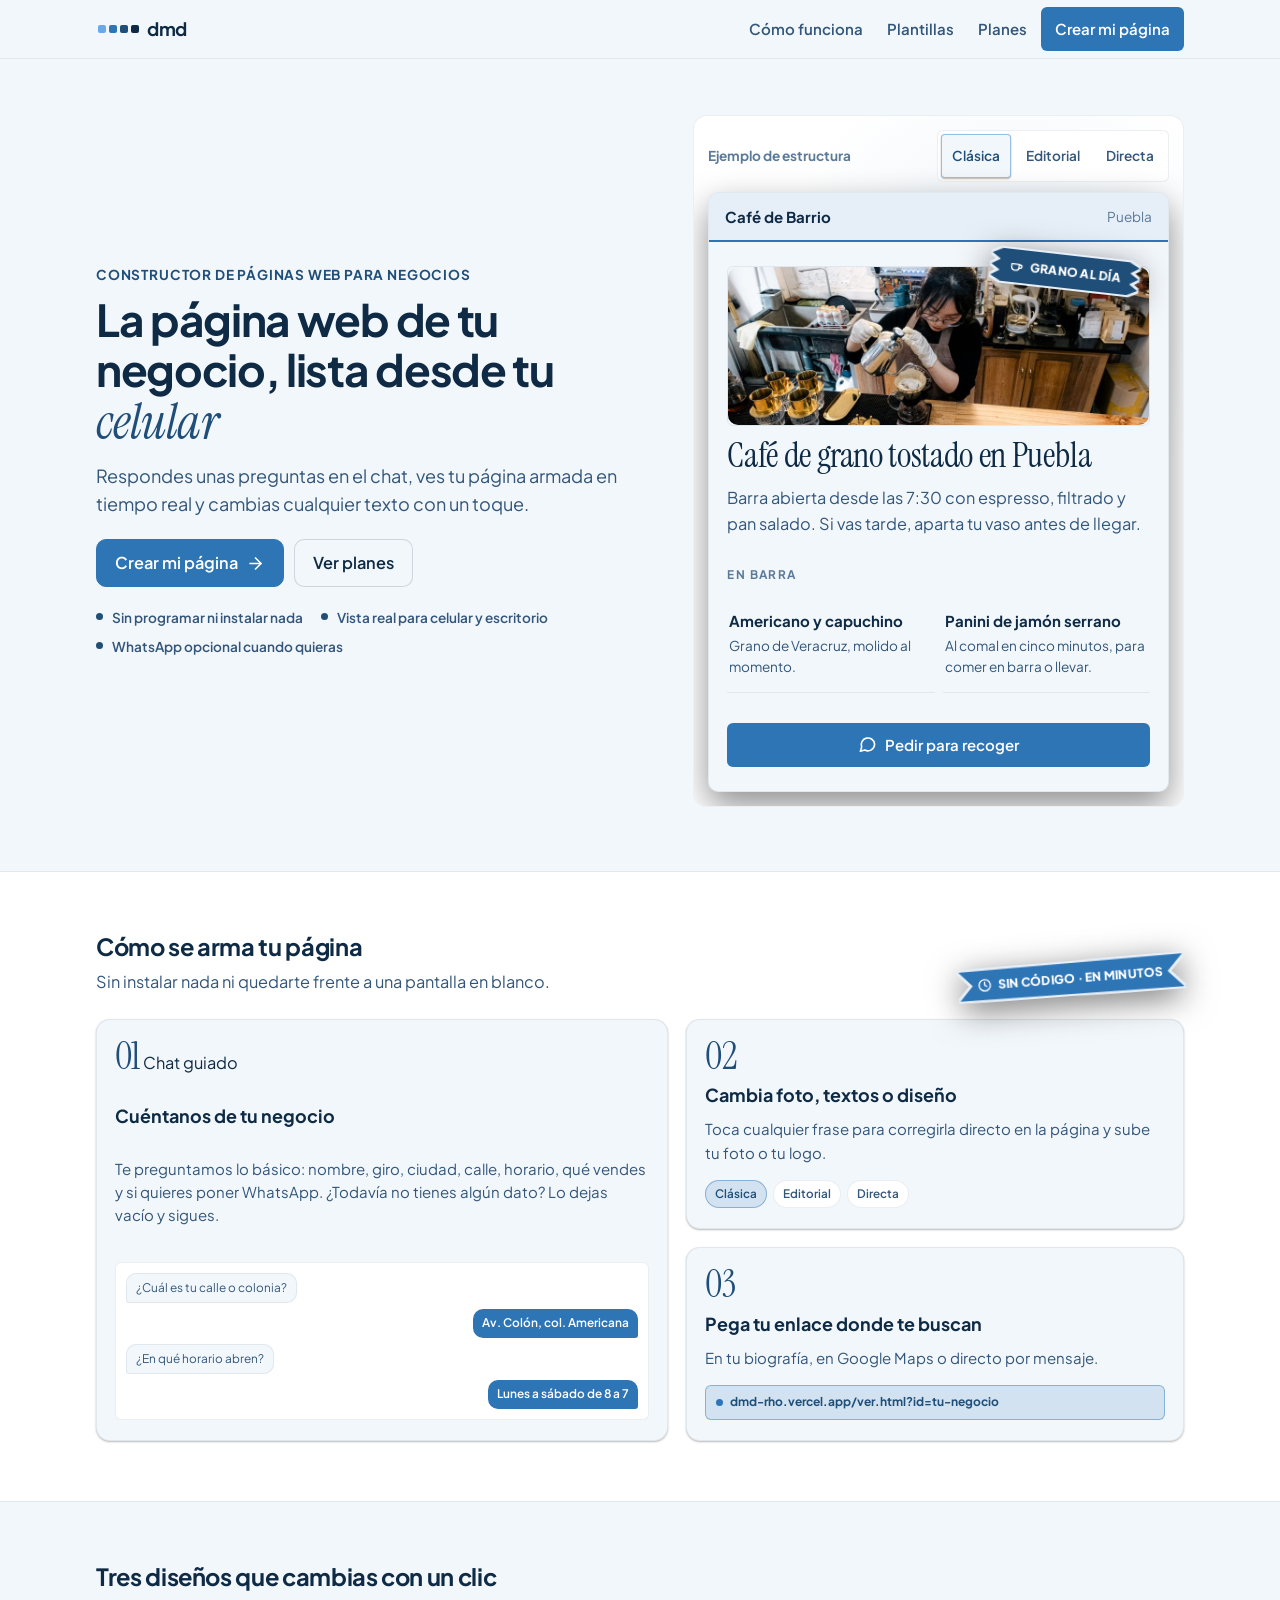
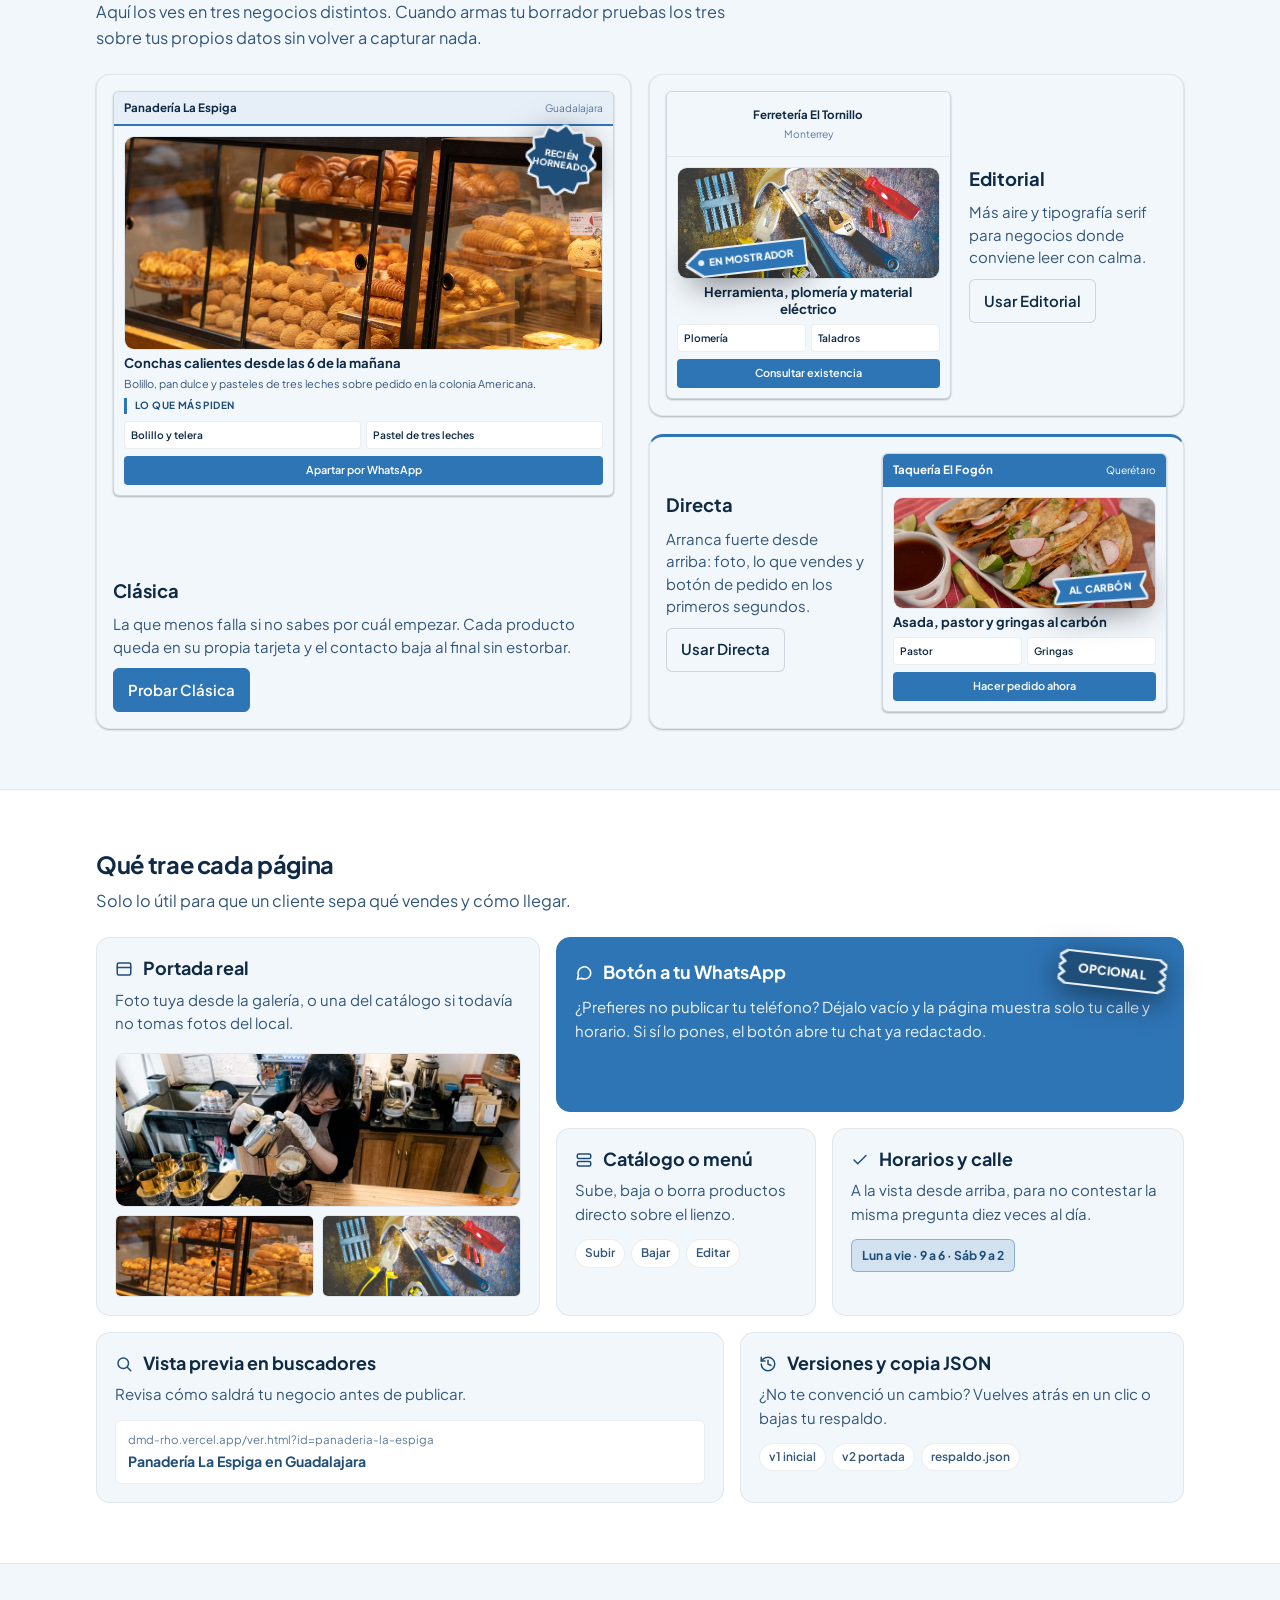
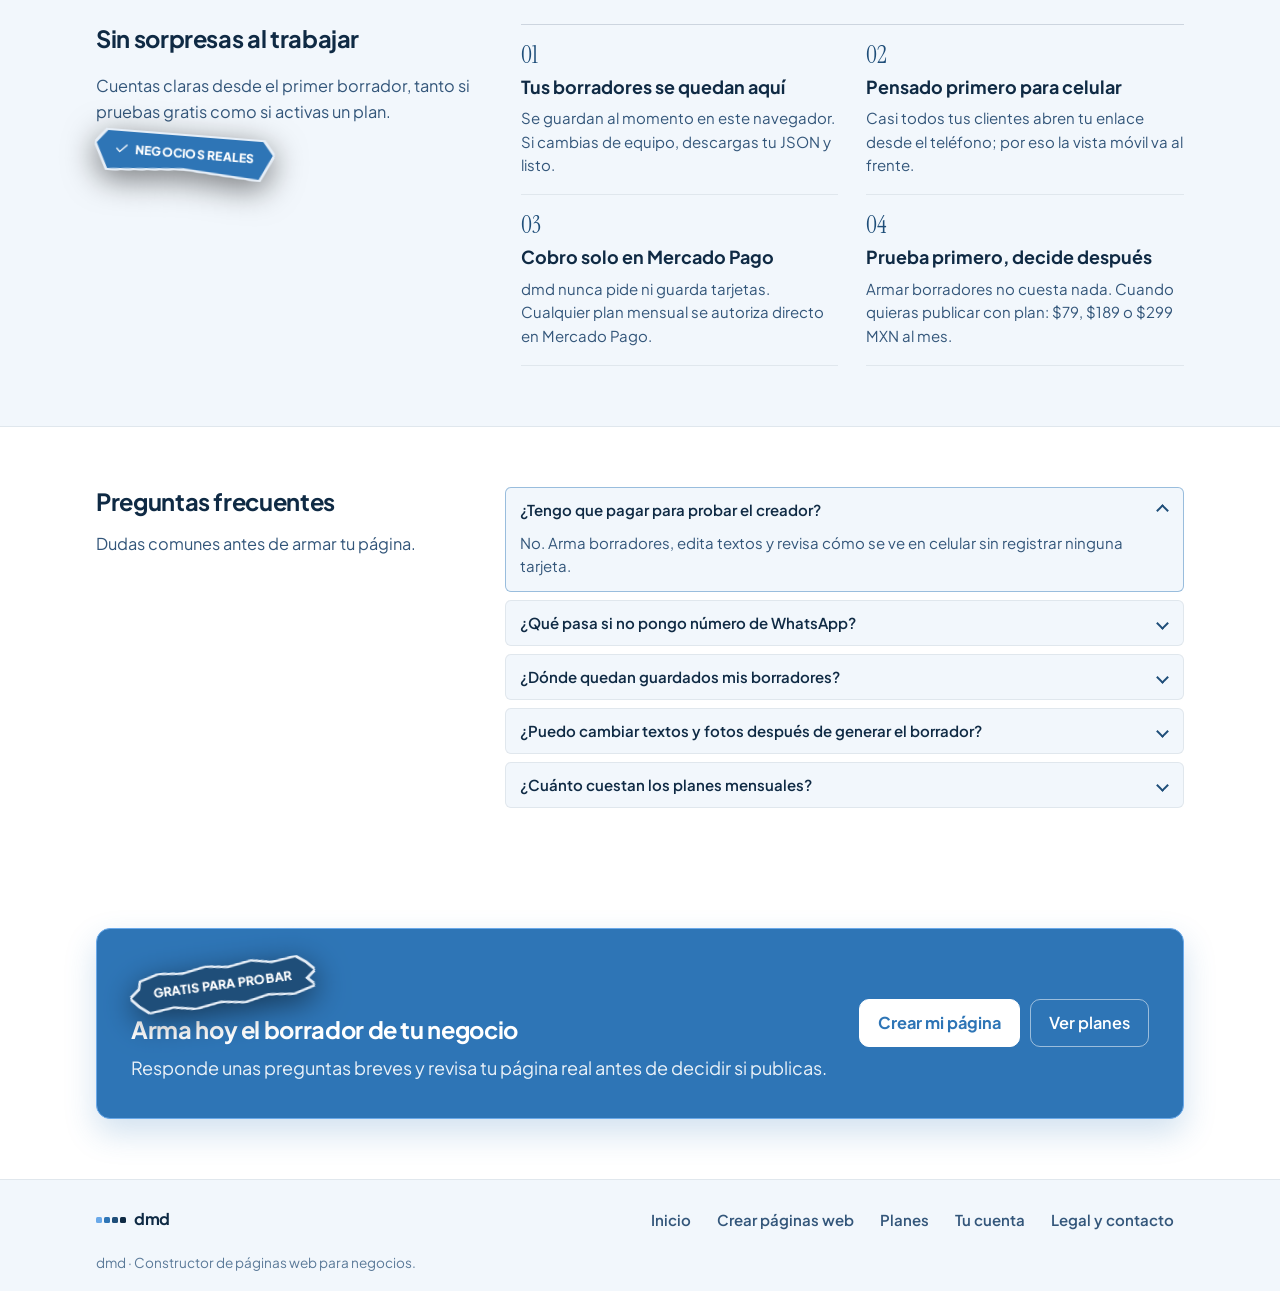
==== commit 14467eda: "Cambiar colores de DMD a los azules de su logo" ====
--- a/index.html
+++ b/index.html
@@ -3,9 +3,12 @@
 <head>
   <meta charset="UTF-8">
   <meta name="viewport" content="width=device-width, initial-scale=1, viewport-fit=cover">
-  <meta name="theme-color" content="#0c0b0a">
-  <meta name="color-scheme" content="dark">
+  <meta name="theme-color" content="#ffffff">
+  <meta name="color-scheme" content="light">
   <title>dmd | Constructor de páginas web para negocios</title>
+  <link rel="icon" href="/favicon.ico">
+  <link rel="apple-touch-icon" href="/apple-touch-icon.png">
+  <meta name="apple-mobile-web-app-title" content="DMD">
   <meta name="description" content="Crea, edita y publica la página web de tu negocio desde tu celular o computadora. Plantillas limpias, vista previa real y contacto directo a WhatsApp.">
   <script>
     (function () {
--- a/styles.css
+++ b/styles.css
@@ -1,36 +1,36 @@
 /* ==========================================================================
    dmd - Hoja de estilos mobile-first (360-390 px primero)
-   Paleta BESO: fondo oscuro #0c0b0a, superficies cálidas, texto claro #f5f1eb y acento bronce #967150.
+   Paleta DMD: fondo oscuro #ffffff, superficies cálidas, texto claro #0f2a44 y acento azul #2e75b6.
    Los 4 colores de la marca solo se usan dentro de los 4 cuadrados del logo.
    ========================================================================== */
 
 :root {
-  color-scheme: dark;
-
-  /* Superficies oscuras BESO */
-  --bg: #0c0b0a;
-  --surface: #141311;
-  --surface-subtle: #1b1917;
-  --ink: #f5f1eb;
-  --ink-secondary: #a59e95;
-  --ink-muted: #706a62;
-  --border: rgba(255, 248, 240, 0.08);
-  --border-strong: rgba(255, 248, 240, 0.16);
-
-  /* Color principal único: bronce BESO #967150; texto de acento #d7b998 */
-  --accent: #967150;
-  --accent-ink: #d7b998;
-  --accent-ink-hover: #e8cdb2;
-  --accent-hover: #aa815d;
-  --accent-active: #6e5238;
-  --accent-soft: rgba(150, 113, 80, 0.16);
-  --accent-border: rgba(150, 113, 80, 0.45);
+  color-scheme: light;
+
+  /* Superficies oscuras DMD */
+  --bg: #ffffff;
+  --surface: #f2f7fc;
+  --surface-subtle: #e6eef7;
+  --ink: #0f2a44;
+  --ink-secondary: #33567a;
+  --ink-muted: #5b7a99;
+  --border: rgba(15, 42, 68, 0.08);
+  --border-strong: rgba(15, 42, 68, 0.16);
+
+  /* Color principal único: azul DMD #2e75b6; texto de acento #1f4e79 */
+  --accent: #2e75b6;
+  --accent-ink: #1f4e79;
+  --accent-ink-hover: #9cc3ee;
+  --accent-hover: #6aa9e9;
+  --accent-active: #1f4e79;
+  --accent-soft: rgba(46, 117, 182, 0.16);
+  --accent-border: rgba(46, 117, 182, 0.45);
   --on-accent: #ffffff;
 
   /* Error de formulario discreto y legible */
-  --error-ink: #f0a8a8;
-  --error-bg: #2a1512;
-  --error-border: #5c2b24;
+  --error-ink: #b3261e;
+  --error-bg: #fdecea;
+  --error-border: #f2b8b5;
 
   /* Pila de fuentes por plataforma: cuerpo del sistema (San Francisco en iOS, Roboto en Android) */
   --font-sans: "Plus Jakarta Sans", -apple-system, BlinkMacSystemFont, "SF Pro Text", "Roboto", system-ui,
@@ -77,40 +77,40 @@
   --font-sans: "Plus Jakarta Sans", "Roboto", system-ui, "Noto Sans", sans-serif;
 }
 
-@media (prefers-color-scheme: dark) {
+@media (prefers-color-scheme: light) {
   :root {
-    --bg: #0c0b0a;
-    --surface: #141311;
-    --surface-subtle: #1b1917;
-    --ink: #f5f1eb;
-    --ink-secondary: #a59e95;
-    --ink-muted: #706a62;
-    --border: rgba(255, 248, 240, 0.08);
-    --border-strong: rgba(255, 248, 240, 0.16);
-
-    --accent: #967150;
-    --accent-ink: #d7b998;
-    --accent-ink-hover: #e8cdb2;
-    --accent-hover: #aa815d;
-    --accent-active: #6e5238;
-    --accent-soft: rgba(150, 113, 80, 0.16);
-    --accent-border: rgba(150, 113, 80, 0.45);
+    --bg: #ffffff;
+    --surface: #f2f7fc;
+    --surface-subtle: #e6eef7;
+    --ink: #0f2a44;
+    --ink-secondary: #33567a;
+    --ink-muted: #5b7a99;
+    --border: rgba(15, 42, 68, 0.08);
+    --border-strong: rgba(15, 42, 68, 0.16);
+
+    --accent: #2e75b6;
+    --accent-ink: #1f4e79;
+    --accent-ink-hover: #9cc3ee;
+    --accent-hover: #6aa9e9;
+    --accent-active: #1f4e79;
+    --accent-soft: rgba(46, 117, 182, 0.16);
+    --accent-border: rgba(46, 117, 182, 0.45);
     --on-accent: #ffffff;
 
-    --error-ink: #f0a8a8;
-    --error-bg: #2a1512;
-    --error-border: #5c2b24;
+    --error-ink: #b3261e;
+    --error-bg: #fdecea;
+    --error-border: #f2b8b5;
   }
 
   .select {
-    background-image: url("data:image/svg+xml,%3Csvg xmlns='http://www.w3.org/2000/svg' width='18' height='18' viewBox='0 0 24 24' fill='none' stroke='%23f5f1eb' stroke-width='2' stroke-linecap='round' stroke-linejoin='round'%3E%3Cpath d='m6 9 6 6 6-6'/%3E%3C/svg%3E");
+    background-image: url("data:image/svg+xml,%3Csvg xmlns='http://www.w3.org/2000/svg' width='18' height='18' viewBox='0 0 24 24' fill='none' stroke='%230f2a44' stroke-width='2' stroke-linecap='round' stroke-linejoin='round'%3E%3Cpath d='m6 9 6 6 6-6'/%3E%3C/svg%3E");
   }
 
   .input:focus,
   .select:focus,
   .textarea:focus {
     border-color: var(--accent-ink);
-    box-shadow: 0 0 0 3px rgba(215, 185, 152, 0.22);
+    box-shadow: 0 0 0 3px rgba(46, 117, 182, 0.22);
   }
 }
 
@@ -182,7 +182,7 @@
   color: var(--accent-ink-hover);
 }
 
-/* Foco visible en bronce BESO */
+/* Foco visible en azul DMD */
 :focus-visible {
   outline: 3px solid var(--accent-ink);
   outline-offset: 2px;
@@ -231,7 +231,7 @@
 }
 
 /* ==========================================================================
-   Marca de 4 cuadrados en tonos bronce de BESO (#967150)
+   Marca de 4 cuadrados en tonos azul de DMD (#2e75b6)
    ========================================================================== */
 .brand-squares {
   display: inline-flex;
@@ -248,19 +248,19 @@
 }
 
 .brand-sq-1 {
-  background-color: #6e5238;
+    background-color: #6aa9e9;
 }
 
 .brand-sq-2 {
-  background-color: #967150;
+    background-color: #2e75b6;
 }
 
 .brand-sq-3 {
-  background-color: #aa815d;
+    background-color: #1f4e79;
 }
 
 .brand-sq-4 {
-  background-color: #d7b998;
+    background-color: #0f2a44;
 }
 
 .brand-squares-sm .brand-sq {
@@ -737,7 +737,7 @@
 .select:focus,
 .textarea:focus {
   border-color: var(--accent);
-  box-shadow: 0 0 0 3px rgba(150, 113, 80, 0.14);
+  box-shadow: 0 0 0 3px rgba(46, 117, 182, 0.14);
   outline: none;
 }
 
@@ -1488,7 +1488,7 @@
 }
 
 /* ==========================================================================
-   Contraste en modo oscuro para textos, bordes e íconos con acento bronce
+   Contraste en modo oscuro para textos, bordes e íconos con acento azul
    ========================================================================== */
 .nav-link[aria-current="page"],
 .includes-icon,
@@ -2586,7 +2586,7 @@
    Página del negocio (en editor visual y en ver.html)
    ========================================================================== */
 .biz-page {
-  --biz-accent: #967150;
+  --biz-accent: #2e75b6;
   --biz-font: var(--font-sans);
   font-family: var(--biz-font);
   background-color: var(--surface);
@@ -2934,16 +2934,16 @@
   }
 }
 
-@media (prefers-color-scheme: dark) {
+@media (prefers-color-scheme: light) {
   .select {
-    background-image: url("data:image/svg+xml,%3Csvg xmlns='http://www.w3.org/2000/svg' width='18' height='18' viewBox='0 0 24 24' fill='none' stroke='%23f5f1eb' stroke-width='2' stroke-linecap='round' stroke-linejoin='round'%3E%3Cpath d='m6 9 6 6 6-6'/%3E%3C/svg%3E");
+    background-image: url("data:image/svg+xml,%3Csvg xmlns='http://www.w3.org/2000/svg' width='18' height='18' viewBox='0 0 24 24' fill='none' stroke='%230f2a44' stroke-width='2' stroke-linecap='round' stroke-linejoin='round'%3E%3Cpath d='m6 9 6 6 6-6'/%3E%3C/svg%3E");
   }
 
   .input:focus,
   .select:focus,
   .textarea:focus {
     border-color: var(--accent-ink);
-    box-shadow: 0 0 0 3px rgba(215, 185, 152, 0.22);
+    box-shadow: 0 0 0 3px rgba(46, 117, 182, 0.22);
   }
 
   .editable-inline:focus {
@@ -2963,7 +2963,7 @@
 
 /* ==========================================================================
    dmd - Pulido profesional (Home, Login, Pago, Chat, Editor dividido y Vista real)
-   Un solo color principal: bronce BESO #967150 con tonos cálidos oscuros.
+   Un solo color principal: azul DMD #2e75b6 con tonos cálidos oscuros.
    ========================================================================== */
 
 :root {
@@ -2972,7 +2972,7 @@
   --shadow-md: 0 12px 30px rgba(0, 0, 0, 0.09);
 }
 
-@media (prefers-color-scheme: dark) {
+@media (prefers-color-scheme: light) {
   :root {
     --shadow-xs: 0 1px 2px rgba(0, 0, 0, 0.28);
     --shadow-sm: 0 6px 18px rgba(0, 0, 0, 0.32);
@@ -4289,7 +4289,7 @@
   color: var(--ink-muted);
 }
 
-/* Paleta única bronce BESO */
+/* Paleta única azul DMD */
 .brand-palette-readonly {
   display: flex;
   align-items: center;
@@ -4304,7 +4304,7 @@
   width: 32px;
   height: 32px;
   border-radius: 50%;
-  background-color: #967150;
+  background-color: #2e75b6;
   border: 2px solid var(--accent-border);
   flex-shrink: 0;
 }
@@ -4338,7 +4338,7 @@
 
 .subdomain-input-group:focus-within {
   border-color: var(--accent);
-  box-shadow: 0 0 0 3px rgba(150, 113, 80, 0.14);
+  box-shadow: 0 0 0 3px rgba(46, 117, 182, 0.14);
 }
 
 .subdomain-input {
@@ -4623,21 +4623,21 @@
   gap: 6px;
 }
 
-@media (prefers-color-scheme: dark) {
+@media (prefers-color-scheme: light) {
   .brand-sq-1 {
-    background-color: #967150;
+    background-color: #6aa9e9;
   }
 
   .brand-sq-2 {
-    background-color: #967150;
+    background-color: #2e75b6;
   }
 
   .brand-sq-3 {
-    background-color: #aa815d;
+    background-color: #1f4e79;
   }
 
   .brand-sq-4 {
-    background-color: #d7b998;
+    background-color: #0f2a44;
   }
 
   .storage-dot,
@@ -4664,7 +4664,7 @@
 .cover-fallback {
   aspect-ratio: 16 / 9;
   max-height: 180px;
-  background: linear-gradient(135deg, #967150 0%, #7a5c40 55%, #241c14 100%);
+  background: linear-gradient(135deg, #2e75b6 0%, #2e75b6 55%, #0f2a44 100%);
   border-color: var(--accent-border);
   position: relative;
 }
@@ -4913,7 +4913,7 @@
 
 /* ==========================================================================
    Diseño editorial, Bento asimétrico, stickers troquelados y personalidad
-   visual por giro (un solo color principal #967150 + papel y tinta neutra)
+   visual por giro (un solo color principal #2e75b6 + papel y tinta neutra)
    ========================================================================== */
 
 .editorial-emphasis {
@@ -4944,7 +4944,7 @@
 
 .btn-sheen:hover {
   transform: translateY(-1px);
-  box-shadow: 0 8px 20px rgba(150, 113, 80, 0.22);
+  box-shadow: 0 8px 20px rgba(46, 117, 182, 0.22);
 }
 
 .btn-sheen:hover::after {
@@ -4959,7 +4959,7 @@
   transform: translateX(3px);
 }
 
-/* Stickers troquelados estilo papel adhesivo (monocromo bronce + borde blanco) */
+/* Stickers troquelados estilo papel adhesivo (monocromo azul + borde blanco) */
 .dmd-sticker {
   display: inline-flex;
   align-items: center;
@@ -4993,9 +4993,9 @@
 
 .dmd-sticker-light {
   background-color: #ffffff;
-  color: #967150;
+  color: #2e75b6;
   border-color: rgba(255, 255, 255, 0.9);
-  outline-color: rgba(150, 113, 80, 0.18);
+  outline-color: rgba(46, 117, 182, 0.18);
   box-shadow: 0 6px 16px rgba(0, 0, 0, 0.18);
 }
 
@@ -5018,9 +5018,9 @@
   padding: 5px 10px;
   border-radius: 999px;
   background-color: #ffffff;
-  color: #967150;
+  color: #2e75b6;
   border: 2px solid #ffffff;
-  box-shadow: 0 6px 16px rgba(0, 0, 0, 0.24), 0 0 0 1px rgba(150, 113, 80, 0.18);
+  box-shadow: 0 6px 16px rgba(0, 0, 0, 0.24), 0 0 0 1px rgba(46, 117, 182, 0.18);
   font-family: var(--font-sans);
   font-size: 0.72rem;
   font-weight: 700;
@@ -5033,7 +5033,7 @@
 .biz-sticker-ferreteria,
 .biz-sticker-taller {
   border-radius: 5px;
-  background-color: #967150;
+  background-color: #2e75b6;
   color: #ffffff;
   border-color: #ffffff;
   transform: rotate(2deg);
@@ -5041,7 +5041,7 @@
 
 .biz-sticker-taqueria,
 .biz-sticker-comida {
-  background-color: #967150;
+  background-color: #2e75b6;
   color: #ffffff;
   border-color: #ffffff;
   transform: rotate(-3.2deg);
@@ -5059,7 +5059,7 @@
   padding: 3px 7px;
   border-radius: 999px;
   background-color: #ffffff;
-  color: #967150;
+  color: #2e75b6;
   border: 1.5px solid #ffffff;
   box-shadow: 0 3px 10px rgba(0, 0, 0, 0.22);
   font-size: 0.6rem;
@@ -5070,7 +5070,7 @@
 
 .tpl-mini-sticker-alt {
   border-radius: 4px;
-  background-color: #967150;
+  background-color: #2e75b6;
   color: #ffffff;
   transform: rotate(2deg);
 }
@@ -5091,7 +5091,7 @@
   inset: 0;
   background: radial-gradient(
     360px circle at var(--spot-x, 65%) var(--spot-y, 25%),
-    rgba(150, 113, 80, 0.09),
+    rgba(46, 117, 182, 0.09),
     transparent 65%
   );
   pointer-events: none;
@@ -5322,8 +5322,8 @@
 }
 
 .bento-card-accent {
-  background-color: #967150;
-  border-color: #967150;
+  background-color: #2e75b6;
+  border-color: #2e75b6;
   color: #ffffff;
 }
 
@@ -5407,13 +5407,13 @@
   gap: 6px;
 }
 
-/* CTA final de alto contraste en bronce BESO #967150 */
+/* CTA final de alto contraste en azul DMD #2e75b6 */
 .final-cta-accent {
-  background-color: #967150;
-  border-color: #aa815d;
+  background-color: #2e75b6;
+  border-color: #6aa9e9;
   color: #ffffff;
   padding: 28px 22px;
-  box-shadow: 0 14px 32px rgba(150, 113, 80, 0.22);
+  box-shadow: 0 14px 32px rgba(46, 117, 182, 0.22);
 }
 
 .final-cta-copy {
@@ -5432,15 +5432,15 @@
 
 .btn-on-accent {
   background-color: #ffffff;
-  color: #967150;
+  color: #2e75b6;
   border: 1px solid #ffffff;
   font-weight: 700;
 }
 
 .btn-on-accent:hover {
-  background-color: #f5f1eb;
-  border-color: #f5f1eb;
-  color: #6e5238;
+  background-color: #e6eef7;
+  border-color: #e6eef7;
+  color: #1f4e79;
 }
 
 .btn-outline-on-accent {
@@ -5632,25 +5632,25 @@
   }
 }
 
-@media (prefers-color-scheme: dark) {
+@media (prefers-color-scheme: light) {
   .dmd-sticker {
-    background-color: rgba(150, 113, 80, 0.28);
-    color: #d7b998;
+    background-color: rgba(46, 117, 182, 0.28);
+    color: #1f4e79;
     border-color: var(--surface);
-    outline-color: rgba(215, 185, 152, 0.35);
+    outline-color: rgba(46, 117, 182, 0.35);
     box-shadow: 0 6px 18px rgba(0, 0, 0, 0.45);
   }
 
   .dmd-sticker-light {
     background-color: #ffffff;
-    color: #967150;
+    color: #2e75b6;
     border-color: #ffffff;
   }
 
   .biz-sticker {
-    background-color: #1b1917;
-    color: #d7b998;
-    border-color: #2a2620;
+    background-color: #e6eef7;
+    color: #1f4e79;
+    border-color: #d5e3f0;
     box-shadow: 0 6px 16px rgba(0, 0, 0, 0.5);
   }
 
@@ -5658,21 +5658,21 @@
   .biz-sticker-taller,
   .biz-sticker-taqueria,
   .biz-sticker-comida {
-    background-color: #967150;
+    background-color: #2e75b6;
     color: #ffffff;
-    border-color: #1b1917;
+    border-color: #e6eef7;
   }
 
   .tpl-mini-sticker {
-    background-color: #1b1917;
-    color: #d7b998;
-    border-color: #2a2620;
+    background-color: #e6eef7;
+    color: #1f4e79;
+    border-color: #d5e3f0;
   }
 
   .tpl-mini-sticker-alt {
-    background-color: #967150;
+    background-color: #2e75b6;
     color: #ffffff;
-    border-color: #1b1917;
+    border-color: #e6eef7;
   }
 }
 
@@ -5701,28 +5701,28 @@
   padding: 9px 15px;
   border-radius: 12px;
   border: 3px solid #ffffff;
-  outline: 2px dashed rgba(150, 113, 80, 0.42);
+  outline: 2px dashed rgba(46, 117, 182, 0.42);
   outline-offset: -5px;
-  background-color: #967150;
+  background-color: #2e75b6;
   color: #ffffff;
   font-size: 0.82rem;
   font-weight: 800;
   letter-spacing: 0.02em;
-  box-shadow: 0 8px 20px rgba(0, 0, 0, 0.22), 0 2px 0 rgba(150, 113, 80, 0.35);
+  box-shadow: 0 8px 20px rgba(0, 0, 0, 0.22), 0 2px 0 rgba(46, 117, 182, 0.35);
 }
 
 .dmd-sticker-stamp.dmd-sticker-light {
   background-color: #ffffff;
-  color: #967150;
+  color: #2e75b6;
   border-color: #ffffff;
-  outline-color: rgba(150, 113, 80, 0.38);
+  outline-color: rgba(46, 117, 182, 0.38);
 }
 
 .biz-sticker {
   padding: 7px 13px;
   border-radius: 10px;
   border: 3px solid #ffffff;
-  outline: 1.5px dashed rgba(150, 113, 80, 0.34);
+  outline: 1.5px dashed rgba(46, 117, 182, 0.34);
   outline-offset: -4px;
   font-size: 0.76rem;
   font-weight: 800;
@@ -5968,7 +5968,7 @@
 .sidebar-search-input:focus {
   outline: none;
   border-color: var(--accent);
-  box-shadow: 0 0 0 3px rgba(150, 113, 80, 0.14);
+  box-shadow: 0 0 0 3px rgba(46, 117, 182, 0.14);
 }
 
 .sidebar-views-nav {
@@ -6031,7 +6031,7 @@
   }
 }
 
-/* Chat en burbujas: usuario derecha bronce #967150, asistente izquierda neutro */
+/* Chat en burbujas: usuario derecha azul #2e75b6, asistente izquierda neutro */
 .chat-thread {
   padding: 16px calc(12px + var(--safe-right)) 24px calc(12px + var(--safe-left));
   gap: 14px;
@@ -6049,10 +6049,10 @@
 .chat-msg-usuario .chat-bubble {
   max-width: 82%;
   border-radius: 18px 18px 4px 18px;
-  background-color: var(--chat-user-bg, #967150);
+  background-color: var(--chat-user-bg, #2e75b6);
   color: var(--chat-user-ink, #ffffff);
-  border: 1px solid var(--chat-user-border, #aa815d);
-  box-shadow: 0 3px 10px var(--chat-user-shadow, rgba(150, 113, 80, 0.16));
+  border: 1px solid var(--chat-user-border, #6aa9e9);
+  box-shadow: 0 3px 10px var(--chat-user-shadow, rgba(46, 117, 182, 0.16));
 }
 
 .chat-typing-bubble {
@@ -6072,7 +6072,7 @@
   width: 8px;
   height: 8px;
   border-radius: 50%;
-  background-color: #967150;
+  background-color: #2e75b6;
   opacity: 0.45;
   animation: dmdTypingBounce 1.1s infinite ease-in-out;
 }
@@ -6182,12 +6182,12 @@
 }
 
 .bottom-nav-btn.is-active {
-  color: #967150;
+  color: #2e75b6;
   font-weight: 700;
 }
 
 .bottom-nav-btn.is-active svg {
-  stroke: #967150;
+  stroke: #2e75b6;
 }
 
 .undo-toast {
@@ -6623,24 +6623,24 @@
   gap: 8px;
 }
 
-@media (prefers-color-scheme: dark) {
+@media (prefers-color-scheme: light) {
   .dmd-sticker-stamp {
-    background-color: #967150;
+    background-color: #2e75b6;
     color: #ffffff;
-    border-color: #1b1917;
-    outline-color: rgba(215, 185, 152, 0.55);
+    border-color: #e6eef7;
+    outline-color: rgba(46, 117, 182, 0.55);
   }
 
   .bottom-nav-btn.is-active {
-    color: #d7b998;
+    color: #1f4e79;
   }
 
   .bottom-nav-btn.is-active svg {
-    stroke: #d7b998;
+    stroke: #1f4e79;
   }
 
   .typing-dot {
-    background-color: #d7b998;
+    background-color: #1f4e79;
   }
 }
 
@@ -6778,13 +6778,13 @@
 }
 
 .sticker-tone-verde {
-  background-color: #967150;
+  background-color: #2e75b6;
   color: #ffffff;
 }
 
 .sticker-tone-claro {
-  background-color: #d7b998;
-  color: #3d2c1a;
+  background-color: #1f4e79;
+  color: #ffffff;
 }
 
 /* 1) Sello estrella 12 puntas (Panadería: Recién horneado) */
@@ -6970,7 +6970,7 @@
   .templates-bento .tpl-bento-wide.tpl-bento-reverse {
     grid-row: 2;
     grid-template-columns: minmax(0, 0.82fr) minmax(0, 1.18fr);
-    border-top: 3px solid #967150;
+    border-top: 3px solid #2e75b6;
   }
 
   .templates-bento .tpl-bento-wide.tpl-bento-reverse .tpl-real-preview {
@@ -6987,24 +6987,24 @@
   }
 }
 
-@media (prefers-color-scheme: dark) {
+@media (prefers-color-scheme: light) {
   .biz-sticker.sticker-diecut,
   .sticker-diecut {
     filter:
-      drop-shadow(2px 0 0 #1b1917)
-      drop-shadow(-2px 0 0 #1b1917)
-      drop-shadow(0 2px 0 #1b1917)
-      drop-shadow(0 -2px 0 #1b1917)
+      drop-shadow(2px 0 0 #e6eef7)
+      drop-shadow(-2px 0 0 #e6eef7)
+      drop-shadow(0 2px 0 #e6eef7)
+      drop-shadow(0 -2px 0 #e6eef7)
       drop-shadow(0 8px 16px rgba(0, 0, 0, 0.52));
   }
 
   .sticker-tone-claro {
-    background-color: #d7b998;
-    color: #3d2c1a;
+    background-color: #1f4e79;
+    color: #ffffff;
   }
 
   .sticker-shape-tag::before {
-    background-color: #1b1917;
+    background-color: #e6eef7;
   }
 }
 
@@ -7016,7 +7016,7 @@
 
 /* ==========================================================================
    Sistemas visuales completos por giro (tipografía, ritmo, radios, sombras
-   y componentes con nombre, todos con único color principal #967150)
+   y componentes con nombre, todos con único color principal #2e75b6)
    ========================================================================== */
 
 /* 1) PANADERÍA: Carta editorial cálida (base 8 px, serif, renglones punteados) */
@@ -7139,7 +7139,7 @@
   counter-increment: biz-cat-idx;
   border-radius: 4px;
   border: 1px solid var(--border);
-  border-top: 2px solid #967150;
+  border-top: 2px solid #2e75b6;
   background-color: var(--surface-subtle);
   padding: 12px;
   box-shadow: none;
@@ -7168,7 +7168,7 @@
 .biz-giro-taller .biz-location-card {
   border-radius: 4px;
   border: 1px solid var(--border);
-  border-left: 4px solid #967150;
+  border-left: 4px solid #2e75b6;
   background-color: var(--surface-subtle);
 }
 
@@ -7233,7 +7233,7 @@
 .biz-giro-comida .preview-service-item {
   border-radius: 8px;
   border: 1px solid var(--border);
-  border-left: 4px solid #967150;
+  border-left: 4px solid #2e75b6;
   padding: 12px 14px;
   box-shadow: 0 3px 10px rgba(0, 0, 0, 0.06);
 }
@@ -7241,9 +7241,9 @@
 .biz-giro-taqueria .biz-location-card,
 .biz-giro-comida .biz-location-card {
   border-radius: 10px;
-  border: 2px solid #967150;
+  border: 2px solid #2e75b6;
   background-color: var(--surface);
-  box-shadow: 0 4px 12px rgba(150, 113, 80, 0.1);
+  box-shadow: 0 4px 12px rgba(46, 117, 182, 0.1);
 }
 
 /* 4) CAFETERÍA: Galería minimalista de barra (base 8 px, mucho aire, sombra solo en foto) */
@@ -7330,7 +7330,7 @@
   width: 7px;
   height: 7px;
   border-radius: 50%;
-  background-color: #967150;
+  background-color: #2e75b6;
   margin-right: 8px;
   vertical-align: middle;
 }
@@ -7393,7 +7393,7 @@
 .biz-giro-servicios .preview-service-item {
   border-radius: 8px;
   border: 1px solid var(--border);
-  border-left: 2px solid #967150;
+  border-left: 2px solid #2e75b6;
   padding: 16px;
   box-shadow: none;
 }
@@ -7403,12 +7403,12 @@
   border-radius: 8px;
 }
 
-@media (prefers-color-scheme: dark) {
+@media (prefers-color-scheme: light) {
   .biz-giro-ferreteria .biz-service-card,
   .biz-giro-taller .biz-service-card,
   .biz-giro-ferreteria .preview-service-item,
   .biz-giro-taller .preview-service-item {
-    border-top-color: #d7b998;
+    border-top-color: #1f4e79;
   }
 
   .biz-giro-taqueria .biz-service-card,
@@ -7417,12 +7417,12 @@
   .biz-giro-comida .preview-service-item,
   .biz-giro-servicios .biz-service-card,
   .biz-giro-servicios .preview-service-item {
-    border-left-color: #d7b998;
+    border-left-color: #1f4e79;
   }
 
   .biz-giro-salud .biz-service-title::before,
   .biz-giro-salud .preview-service-title::before {
-    background-color: #d7b998;
+    background-color: #1f4e79;
   }
 }
 
@@ -7454,8 +7454,8 @@
 }
 
 .sidebar-search-pill:focus-within {
-  border-color: #967150;
-  box-shadow: 0 0 0 3px rgba(150, 113, 80, 0.14);
+  border-color: #2e75b6;
+  box-shadow: 0 0 0 3px rgba(46, 117, 182, 0.14);
 }
 
 .sidebar-search-icon {
@@ -7505,14 +7505,14 @@
 }
 
 .sidebar-round-btn-primary {
-  background-color: #967150;
-  border-color: #967150;
+  background-color: #2e75b6;
+  border-color: #2e75b6;
   color: #ffffff;
 }
 
 .sidebar-round-btn-primary:hover {
-  background-color: #aa815d;
-  border-color: #aa815d;
+  background-color: #6aa9e9;
+  border-color: #6aa9e9;
   color: #ffffff;
 }
 
@@ -7738,19 +7738,19 @@
   justify-content: center;
 }
 
-@media (prefers-color-scheme: dark) {
+@media (prefers-color-scheme: light) {
   .sidebar-round-btn-primary {
-    background-color: #967150;
-    border-color: #967150;
+    background-color: #2e75b6;
+    border-color: #2e75b6;
     color: #ffffff;
   }
 
   .bottom-nav-btn.is-active {
-    color: #d7b998;
+    color: #1f4e79;
   }
 
   .bottom-nav-btn.is-active svg {
-    stroke: #d7b998;
+    stroke: #1f4e79;
   }
 }
 
@@ -7917,24 +7917,24 @@
   border: 1.5px solid var(--border-strong);
   background-color: var(--surface);
   color: var(--ink);
-  caret-color: #967150;
+  caret-color: #2e75b6;
   transition: border-color 140ms ease, box-shadow 140ms ease;
 }
 
 .otp-block-input:focus {
   outline: none;
-  border-color: #967150;
-  box-shadow: 0 0 0 3px rgba(150, 113, 80, 0.18);
+  border-color: #2e75b6;
+  box-shadow: 0 0 0 3px rgba(46, 117, 182, 0.18);
 }
 
 .otp-block-input.is-invalid {
   border-color: var(--error-ink);
 }
 
-@media (prefers-color-scheme: dark) {
+@media (prefers-color-scheme: light) {
   .otp-block-input:focus {
-    border-color: #d7b998;
-    box-shadow: 0 0 0 3px rgba(215, 185, 152, 0.22);
+    border-color: #1f4e79;
+    box-shadow: 0 0 0 3px rgba(46, 117, 182, 0.22);
   }
 }
 
@@ -7979,7 +7979,7 @@
 .profile-avatar-initials {
   font-size: 1.75rem;
   font-weight: 800;
-  color: #967150;
+  color: #2e75b6;
   letter-spacing: 0.02em;
   line-height: 1;
 }
@@ -8051,7 +8051,7 @@
 .profile-prompt-btn {
   font-size: var(--text-sm);
   font-weight: 600;
-  color: #967150;
+  color: #2e75b6;
   min-height: 36px;
   padding: 2px 4px;
 }
@@ -8059,7 +8059,7 @@
 .profile-website-link {
   font-size: var(--text-sm);
   font-weight: 600;
-  color: #967150;
+  color: #2e75b6;
   text-decoration: underline;
   text-underline-offset: 2px;
   overflow-wrap: anywhere;
@@ -8120,8 +8120,8 @@
 }
 
 .profile-tab.is-active {
-  color: #967150;
-  border-bottom-color: #967150;
+  color: #2e75b6;
+  border-bottom-color: #2e75b6;
 }
 
 .profile-tab-panel {
@@ -8261,16 +8261,16 @@
   padding-left: 28px;
 }
 
-@media (prefers-color-scheme: dark) {
+@media (prefers-color-scheme: light) {
   .profile-avatar-initials,
   .profile-prompt-btn,
   .profile-website-link {
-    color: #d7b998;
+    color: #1f4e79;
   }
 
   .profile-tab.is-active {
-    color: #d7b998;
-    border-bottom-color: #d7b998;
+    color: #1f4e79;
+    border-bottom-color: #1f4e79;
   }
 }
 
@@ -8336,10 +8336,10 @@
 
 .msg-theme-bubble-usuario {
   border-radius: 18px 18px 4px 18px;
-  background-color: var(--chat-user-bg, #967150);
+  background-color: var(--chat-user-bg, #2e75b6);
   color: var(--chat-user-ink, #ffffff);
-  border: 1px solid var(--chat-user-border, #aa815d);
-  box-shadow: 0 3px 10px var(--chat-user-shadow, rgba(150, 113, 80, 0.16));
+  border: 1px solid var(--chat-user-border, #6aa9e9);
+  box-shadow: 0 3px 10px var(--chat-user-shadow, rgba(46, 117, 182, 0.16));
 }
 
 .msg-theme-text {
@@ -8380,7 +8380,7 @@
 }
 
 .msg-theme-swatch:focus-visible {
-  outline: 2px solid #967150;
+  outline: 2px solid #2e75b6;
   outline-offset: 2px;
 }
 
@@ -8416,9 +8416,9 @@
   gap: 8px;
 }
 
-@media (prefers-color-scheme: dark) {
+@media (prefers-color-scheme: light) {
   .msg-theme-swatch:focus-visible {
-    outline-color: #d7b998;
+    outline-color: #1f4e79;
   }
 
   .msg-theme-dot {
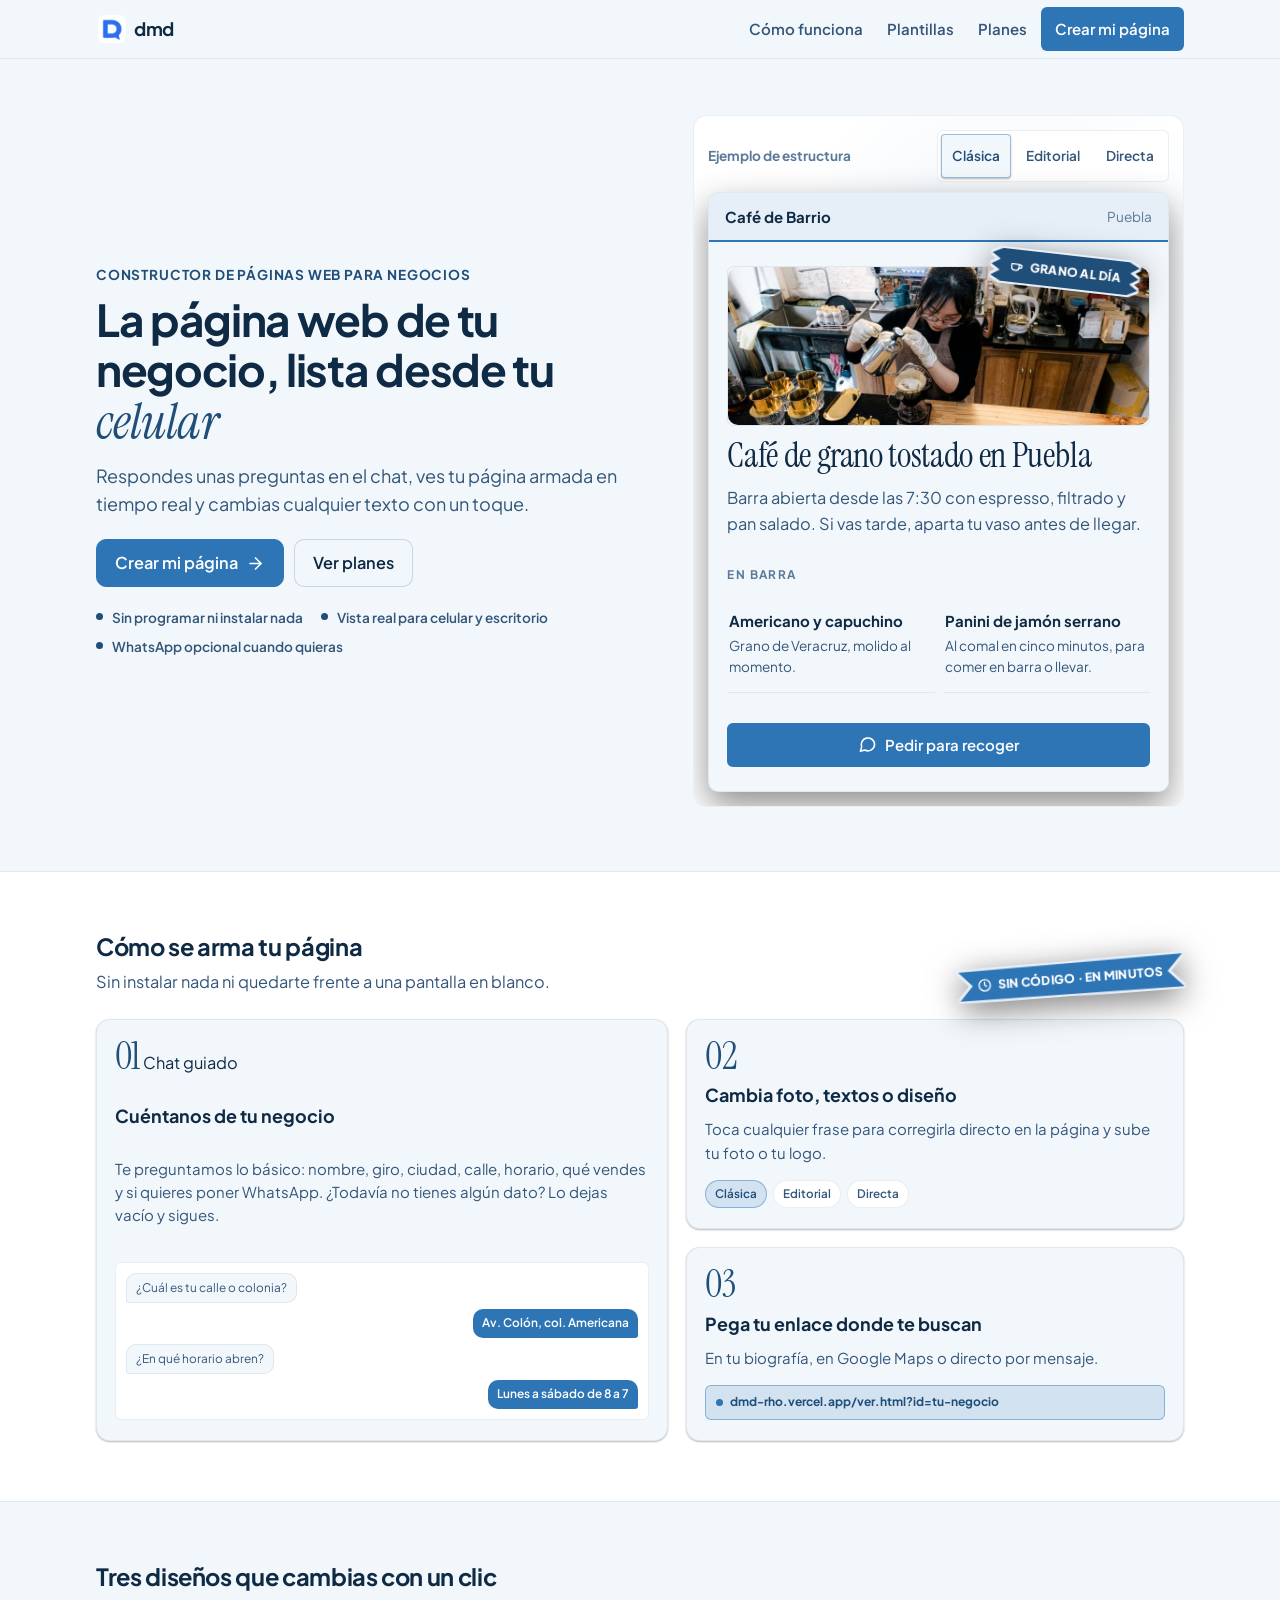
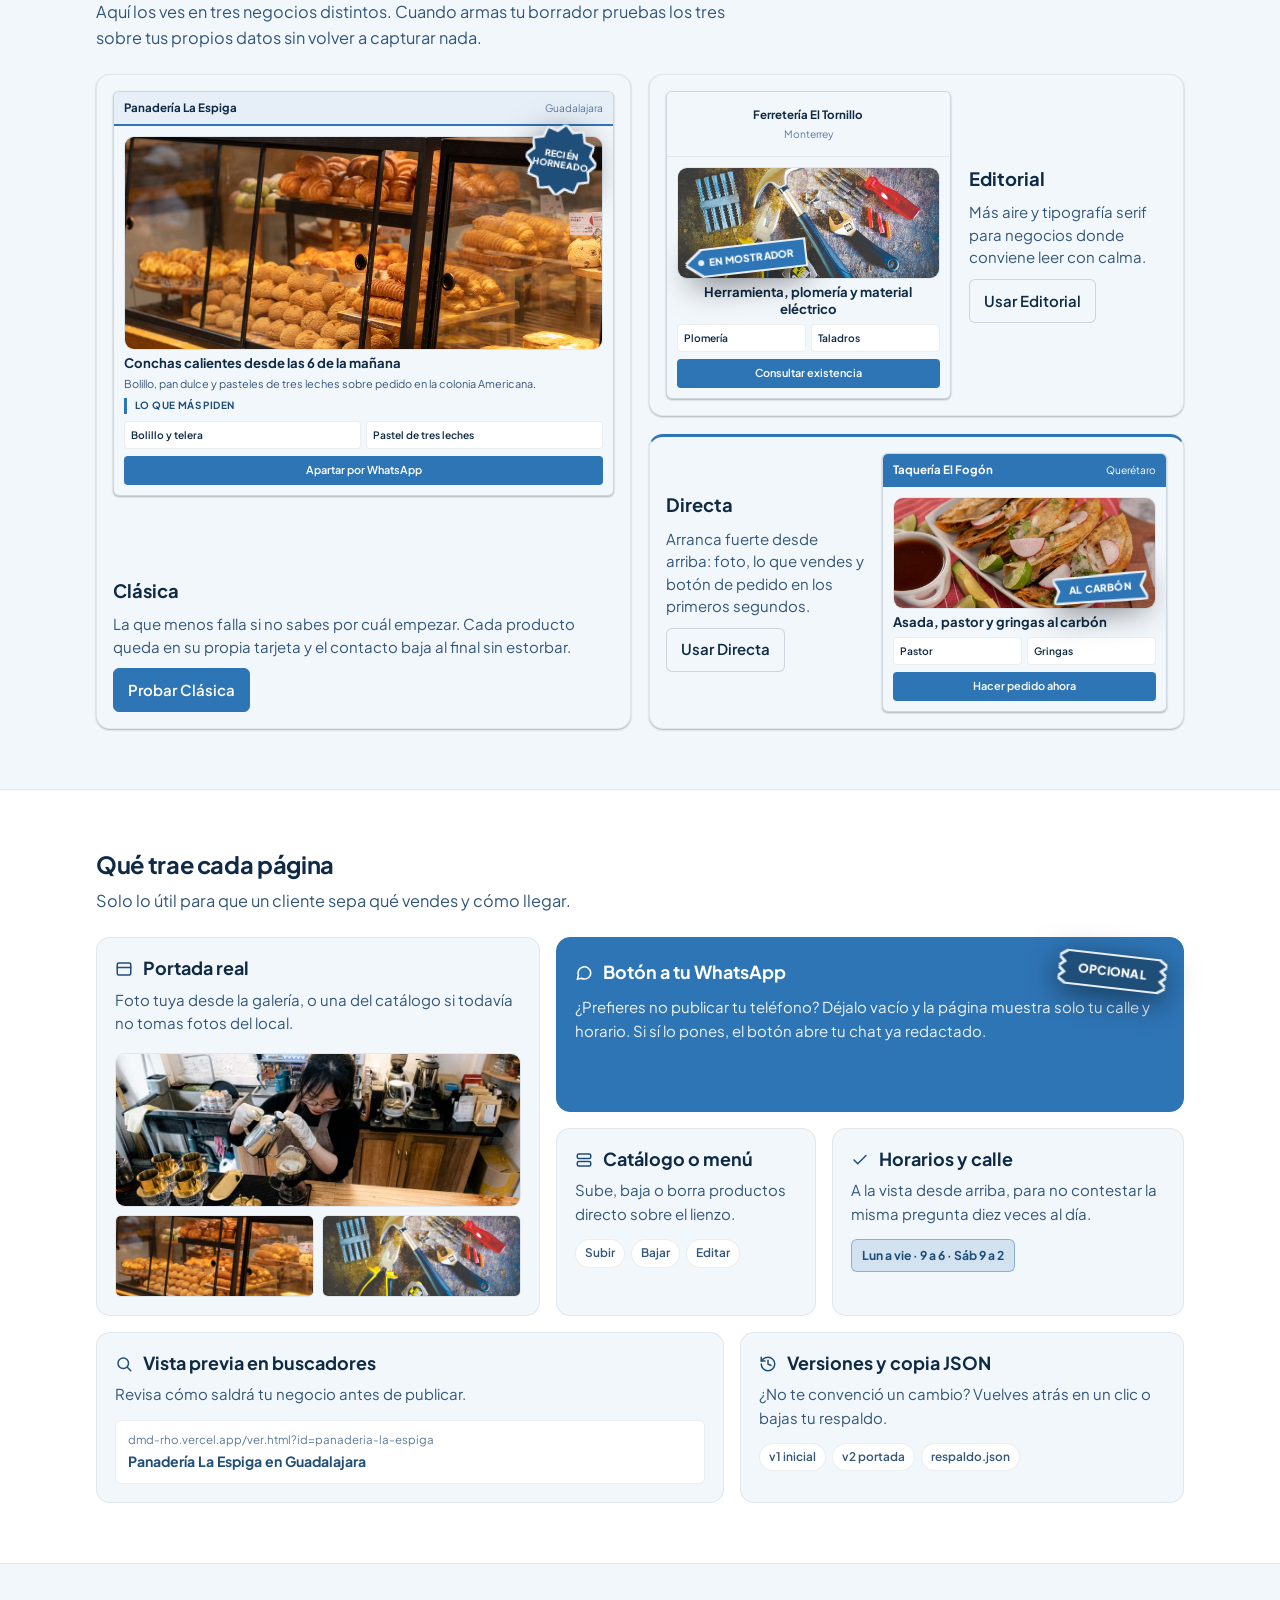
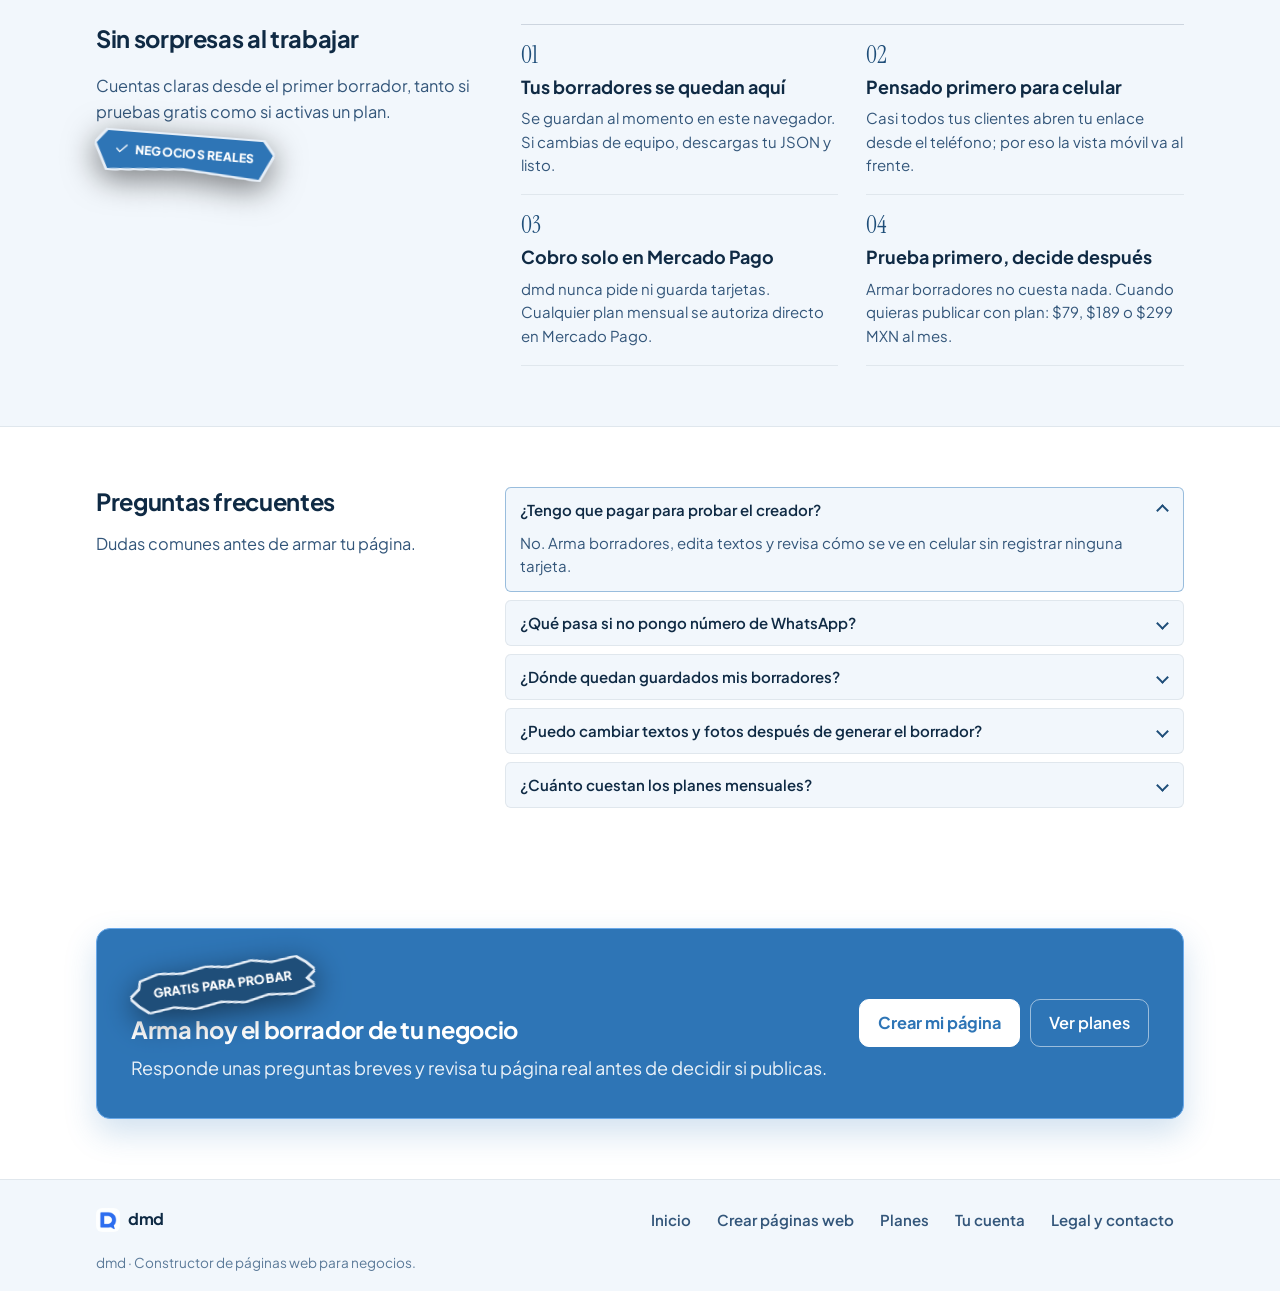
==== commit fcf6841c: "Logo D-chat en encabezados y Apariencia (Modo, tamaño de avatar, chat azul)" ====
--- a/index.html
+++ b/index.html
@@ -32,12 +32,7 @@
   <header class="site-header">
     <div class="container container-wide header-inner">
       <a class="brand" href="index.html" aria-label="dmd, ir al inicio">
-        <span class="brand-squares" aria-hidden="true">
-          <span class="brand-sq brand-sq-1"></span>
-          <span class="brand-sq brand-sq-2"></span>
-          <span class="brand-sq brand-sq-3"></span>
-          <span class="brand-sq brand-sq-4"></span>
-        </span>
+        <img src="/logo.png" class="brand-logo" alt="" aria-hidden="true">
         <span>dmd</span>
       </a>
 
@@ -530,12 +525,7 @@
     <div class="container container-wide footer-inner">
       <div class="footer-top">
         <a class="footer-brand" href="index.html" aria-label="dmd, ir al inicio">
-          <span class="brand-squares brand-squares-sm" aria-hidden="true">
-            <span class="brand-sq brand-sq-1"></span>
-            <span class="brand-sq brand-sq-2"></span>
-            <span class="brand-sq brand-sq-3"></span>
-            <span class="brand-sq brand-sq-4"></span>
-          </span>
+          <img src="/logo.png" class="brand-logo brand-logo-sm" alt="" aria-hidden="true">
           <span>dmd</span>
         </a>
         <nav class="footer-nav" aria-label="Navegación del pie de página">
--- a/styles.css
+++ b/styles.css
@@ -267,6 +267,18 @@
   width: 7px;
   height: 7px;
   border-radius: 1.5px;
+}
+
+.brand-logo {
+  width: 28px;
+  height: 28px;
+  border-radius: 6px;
+  flex-shrink: 0;
+}
+
+.brand-logo-sm {
+  width: 24px;
+  height: 24px;
 }
 
 /* ==========================================================================
@@ -8431,3 +8443,94 @@
 
 
 
+
+/* Modo oscuro de DMD (Ajustes > Apariencia > Modo) */
+html[data-modo="oscuro"] {
+  color-scheme: dark;
+  --bg: #0b1a2e;
+  --surface: #12283f;
+  --surface-subtle: #1a3350;
+  --ink: #eaf2fa;
+  --ink-secondary: #b9cfe4;
+  --ink-muted: #7fa0c2;
+  --border: rgba(255, 255, 255, 0.12);
+  --border-strong: rgba(255, 255, 255, 0.22);
+  --accent: #2e75b6;
+  --accent-ink: #9cc3ee;
+  --accent-ink-hover: #c8def7;
+  --accent-hover: #6aa9e9;
+  --accent-active: #1f4e79;
+  --accent-soft: rgba(106, 169, 233, 0.16);
+  --accent-border: rgba(106, 169, 233, 0.45);
+  --on-accent: #ffffff;
+  --error-ink: #f0a8a8;
+  --error-bg: #3a1512;
+  --error-border: #7a2b24;
+}
+
+@media (prefers-color-scheme: dark) {
+  html[data-modo="sistema"] {
+    color-scheme: dark;
+    --bg: #0b1a2e;
+    --surface: #12283f;
+    --surface-subtle: #1a3350;
+    --ink: #eaf2fa;
+    --ink-secondary: #b9cfe4;
+    --ink-muted: #7fa0c2;
+    --border: rgba(255, 255, 255, 0.12);
+    --border-strong: rgba(255, 255, 255, 0.22);
+    --accent: #2e75b6;
+    --accent-ink: #9cc3ee;
+    --accent-ink-hover: #c8def7;
+    --accent-hover: #6aa9e9;
+    --accent-active: #1f4e79;
+    --accent-soft: rgba(106, 169, 233, 0.16);
+    --accent-border: rgba(106, 169, 233, 0.45);
+    --on-accent: #ffffff;
+    --error-ink: #f0a8a8;
+    --error-bg: #3a1512;
+    --error-border: #7a2b24;
+  }
+}
+
+/* Avatar de DMD junto a sus mensajes en el chat (Ajustes > Apariencia) */
+.chat-msg-asistente {
+  align-items: flex-start;
+}
+
+.chat-avatar {
+  width: var(--chat-avatar-size, 32px);
+  height: var(--chat-avatar-size, 32px);
+  border-radius: 8px;
+  flex-shrink: 0;
+  margin-top: 2px;
+}
+
+html[data-avatar="pequeno"] {
+  --chat-avatar-size: 24px;
+}
+
+html[data-avatar="mediano"] {
+  --chat-avatar-size: 32px;
+}
+
+html[data-avatar="grande"] {
+  --chat-avatar-size: 40px;
+}
+
+.settings-field {
+  display: grid;
+  gap: 6px;
+  margin-top: 14px;
+}
+
+.chat-msg-body {
+  display: flex;
+  gap: 8px;
+  align-items: flex-start;
+}
+
+.chat-msg-body .chat-bubble {
+  flex: 1;
+  min-width: 0;
+}
